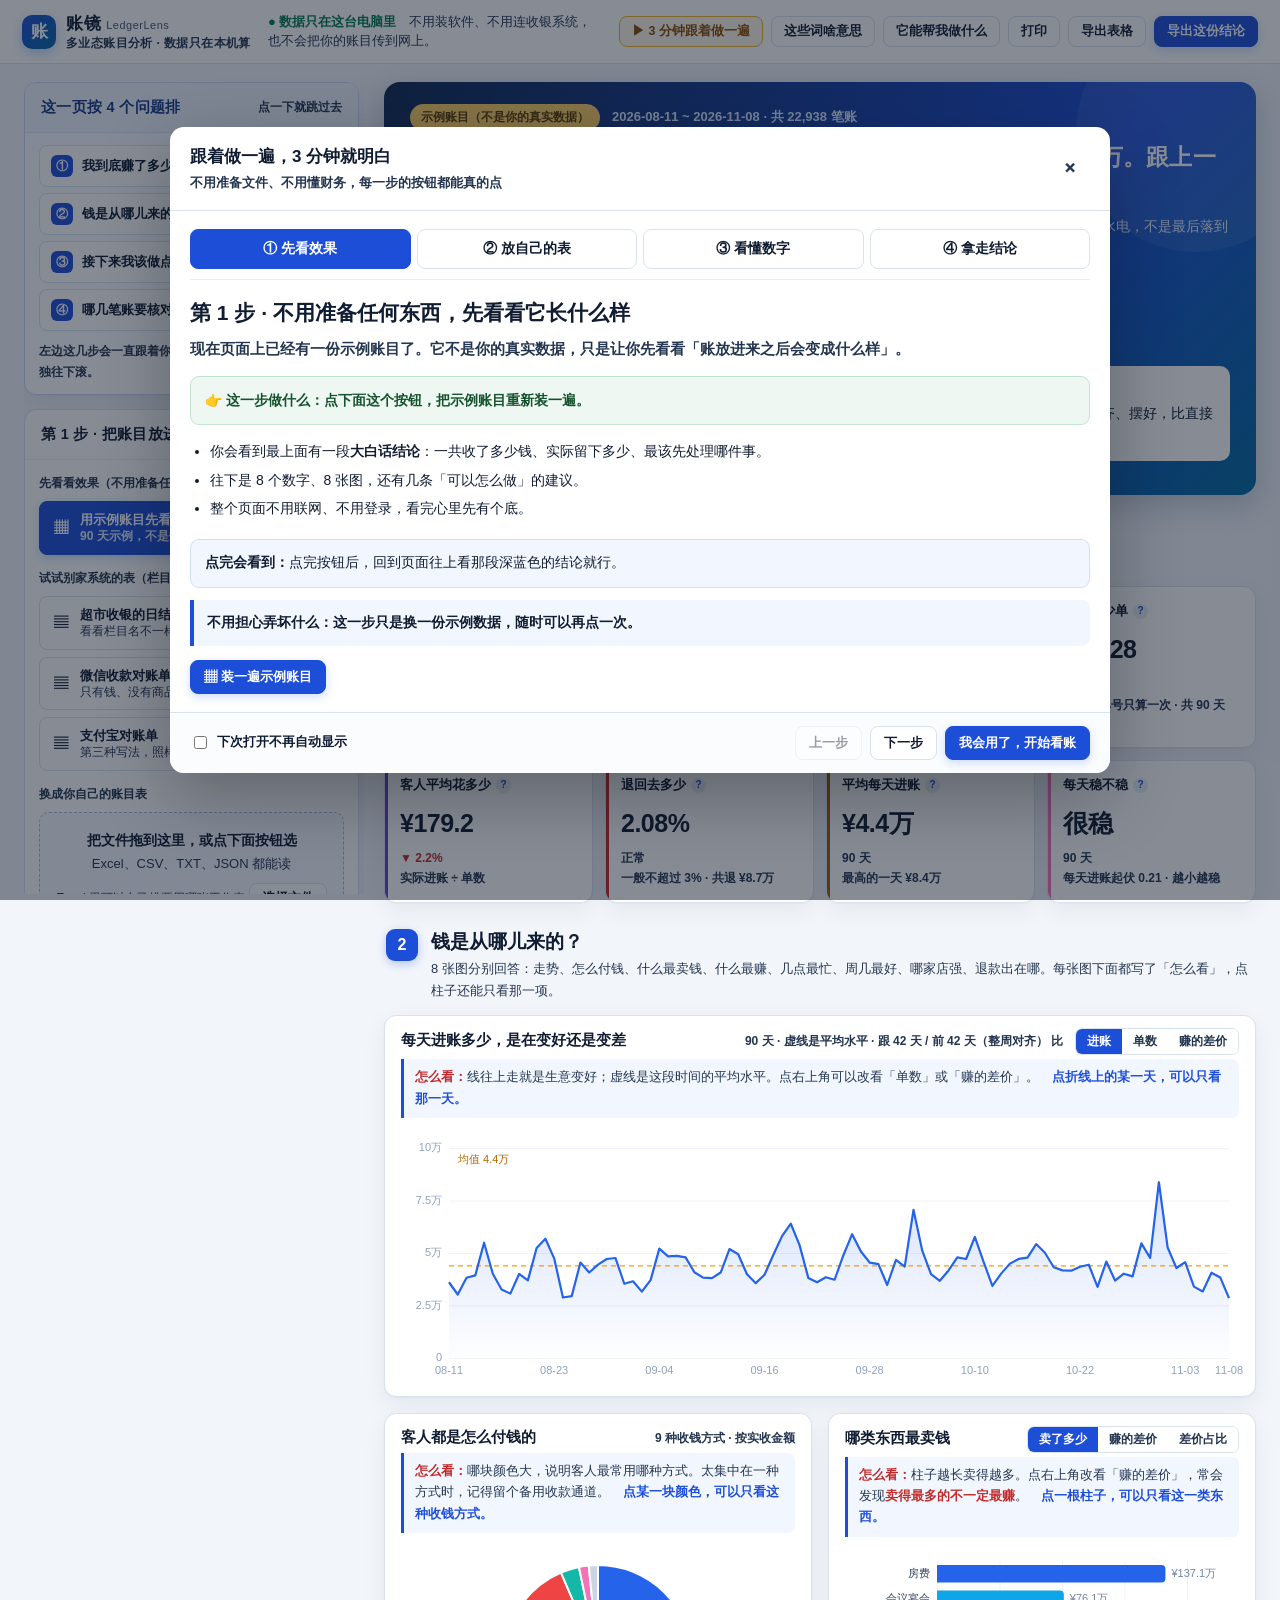
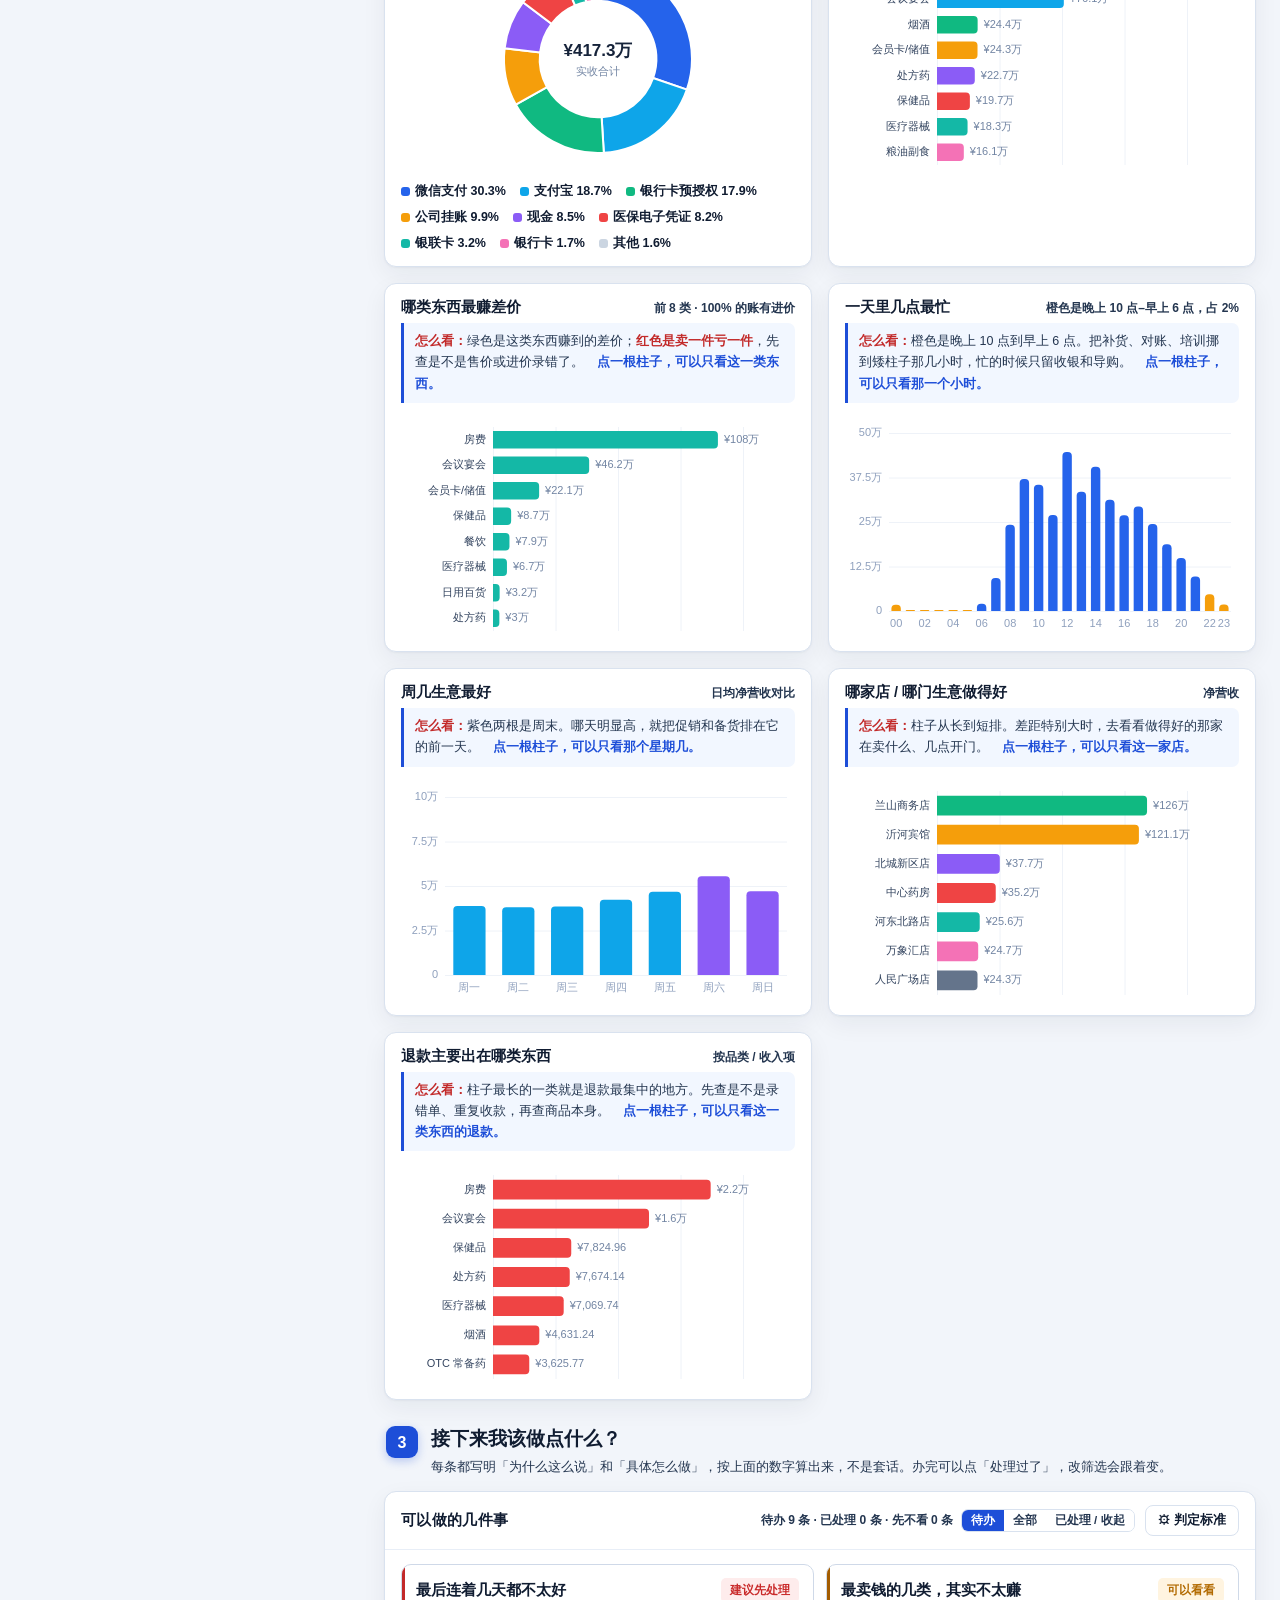
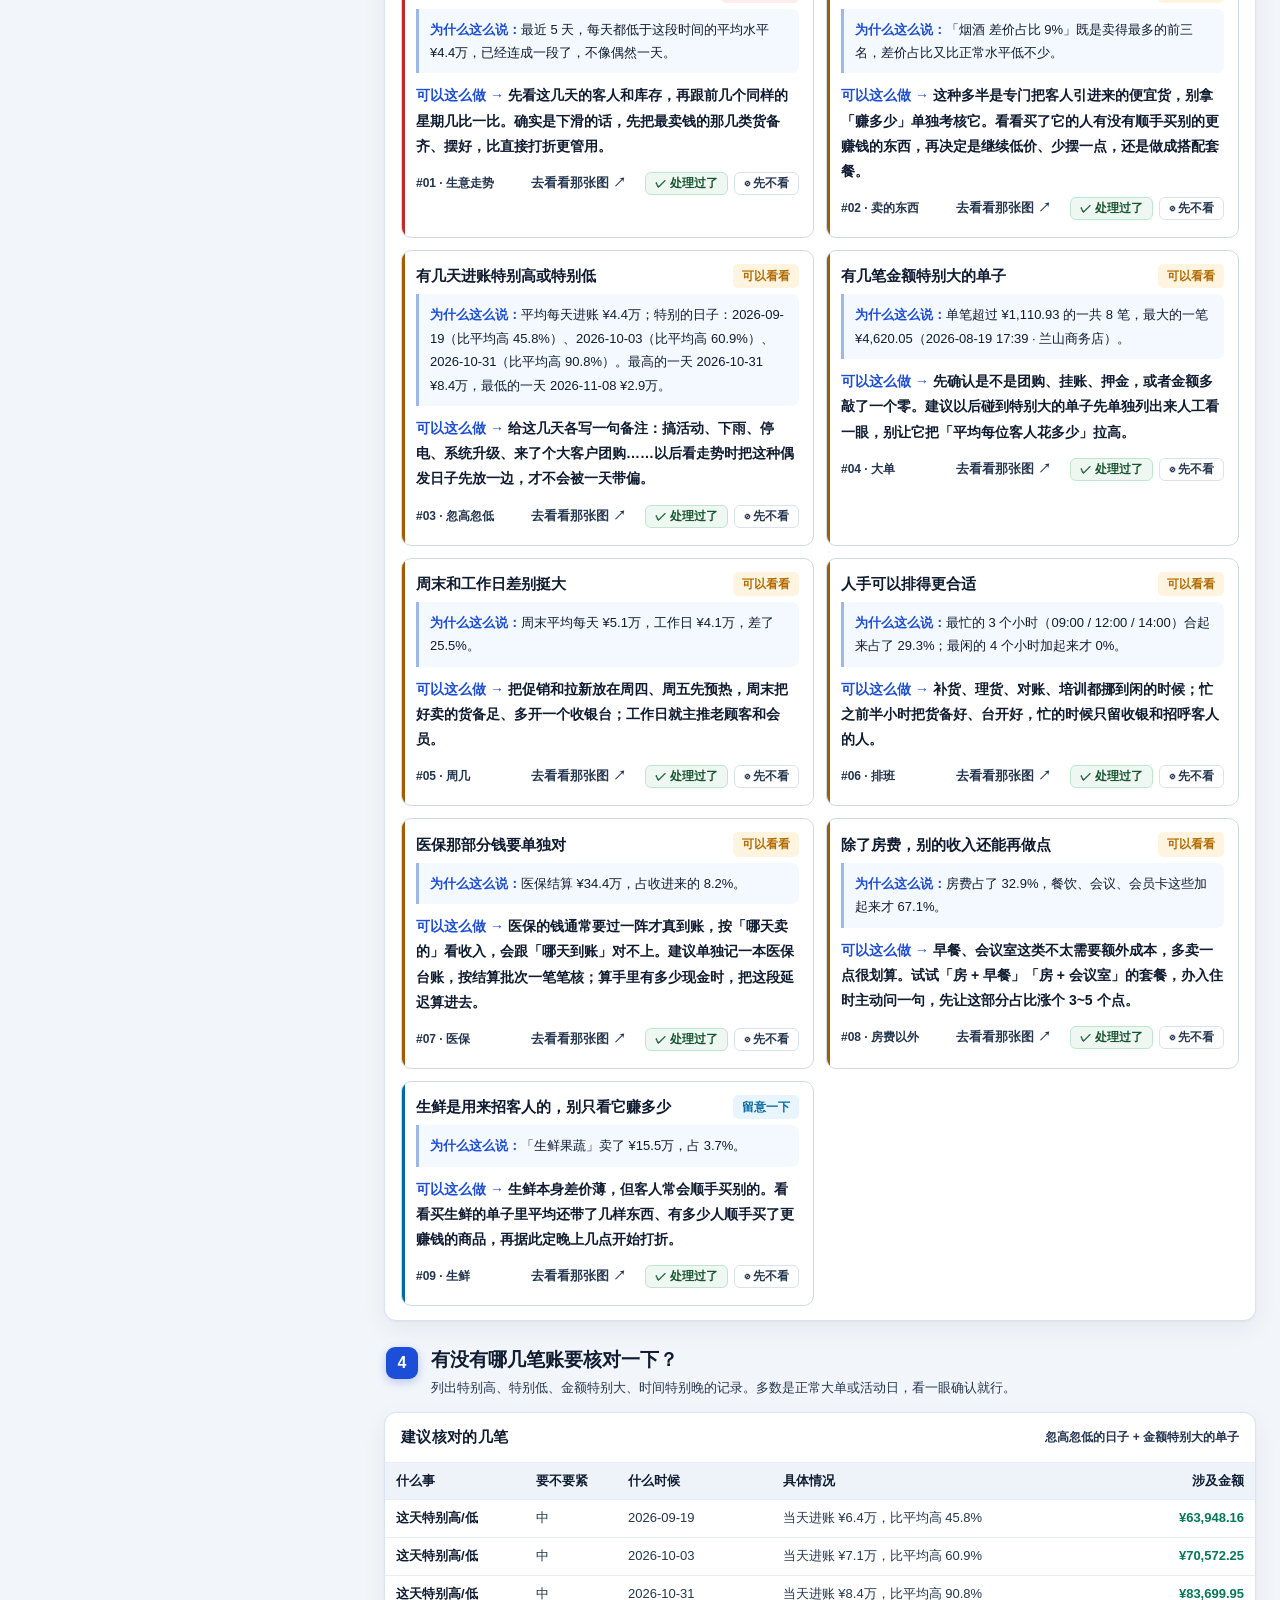
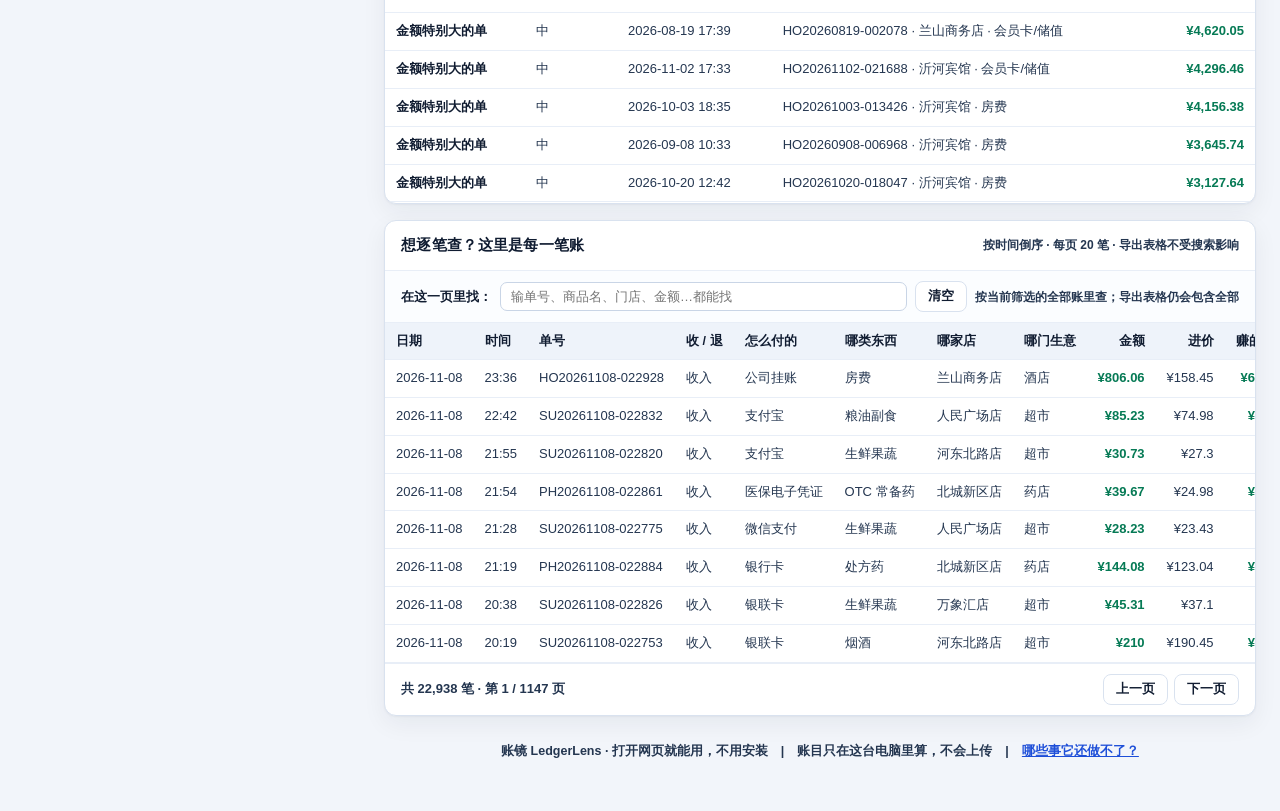
==== 账镜-单文件版.html @ 97b16899 "Add files via upload" ====
<!DOCTYPE html>
<html lang="zh-CN">
<head>
<meta charset="UTF-8">
<meta name="viewport" content="width=device-width, initial-scale=1.0">
<title>账镜 LedgerLens · 多业态账目分析</title>
<meta name="description" content="只吃收银系统导出的文件，把账目算清楚、画成图、说成人话。所有计算都在浏览器里完成。">
<meta name="theme-color" content="#1d4ed8">
<meta name="build-version" content="1.1.0-single">
<link rel="icon" href="data:image/svg+xml,%3Csvg%20xmlns%3D%22http%3A%2F%2Fwww.w3.org%2F2000%2Fsvg%22%20viewBox%3D%220%200%2064%2064%22%3E%3Crect%20width%3D%2264%22%20height%3D%2264%22%20rx%3D%2214%22%20fill%3D%22%231d4ed8%22%2F%3E%3Ctext%20x%3D%2232%22%20y%3D%2244%22%20text-anchor%3D%22middle%22%20font-size%3D%2234%22%20font-family%3D%22sans-serif%22%20font-weight%3D%22700%22%20fill%3D%22%23fff%22%3E%E8%B4%A6%3C%2Ftext%3E%3C%2Fsvg%3E">

<style>
/* ===== styles/01-base.css ===== */
:root{
  --bg:#f2f5fa; --card:#fff; --ink:#101c31; --ink2:#243650; --muted:#465976;
  --line:#d9e2ef; --line2:#e8eef7; --brand:#1d4ed8; --brand2:#0369a1;
  --ok:#067a55; --warn:#a35c00; --danger:#c22a2a; --violet:#6d3fd1;
  --shadow:0 1px 2px rgba(22,35,58,.04),0 8px 24px rgba(22,35,58,.06);
}
*{box-sizing:border-box}
html,body{margin:0;padding:0}
body{
  font-family:-apple-system,BlinkMacSystemFont,"PingFang SC","Microsoft YaHei","WenQuanYi Micro Hei",Arial,sans-serif;
  background:var(--bg); color:var(--ink); font-size:14px; line-height:1.6;
  -webkit-font-smoothing:antialiased;
}
button,input,select,textarea{font-family:inherit;font-size:inherit;color:inherit}
button{cursor:pointer}
a{color:var(--brand);text-decoration:none}

/* ---------- 顶栏 ---------- */
.topbar{
  position:sticky;top:0;z-index:40;display:flex;align-items:center;gap:16px;
  height:64px;padding:0 22px;background:rgba(255,255,255,.94);backdrop-filter:blur(10px);
  border-bottom:1px solid var(--line);
}
.logo{display:flex;align-items:center;gap:10px;min-width:230px}
.logo-mark{
  width:34px;height:34px;border-radius:10px;display:grid;place-items:center;color:#fff;font-weight:800;font-size:17px;
  background:linear-gradient(135deg,var(--brand),var(--brand2));box-shadow:0 4px 12px rgba(37,99,235,.28)
}
.logo h1{margin:0;font-size:17px;letter-spacing:.5px}
.logo small{display:block;font-size:11px;color:var(--muted);letter-spacing:.4px;margin-top:-3px}
.top-note{font-size:12px;color:var(--muted);flex:1;line-height:1.4}
.top-note b{color:var(--ok);font-weight:600}
.top-actions{display:flex;gap:8px;flex-wrap:wrap}

.btn{
  border:1px solid var(--line);background:#fff;border-radius:8px;padding:7px 13px;
  font-size:13px;font-weight:500;transition:.16s;white-space:nowrap
}
.btn:hover{border-color:var(--brand);color:var(--brand);transform:translateY(-1px)}
.btn.primary{background:var(--brand);border-color:var(--brand);color:#fff;box-shadow:0 3px 10px rgba(37,99,235,.22)}
.btn.primary:hover{background:#1d4ed8;color:#fff}
.btn.ghost{background:transparent;border-color:transparent;color:var(--muted)}
.btn.ghost:hover{background:var(--line2);color:var(--ink)}
.btn:disabled{opacity:.42;cursor:not-allowed;transform:none}
.btn.sm{padding:5px 10px;font-size:12px}
.btn.block{width:100%;text-align:left;display:flex;align-items:center;gap:9px}
.btn.block .ico{width:20px;text-align:center;font-size:14px}
.btn.block small{display:block;color:var(--muted);font-size:11px;font-weight:400;line-height:1.3}

/* ---------- 布局 ---------- */
.wrap{display:grid;grid-template-columns:272px minmax(0,1fr);gap:18px;padding:18px 22px 60px;max-width:1680px;margin:0 auto}
.side{min-width:0}
.main{min-width:0}
.panel{background:var(--card);border:1px solid var(--line);border-radius:12px;box-shadow:var(--shadow);margin-bottom:16px;overflow:hidden}
.panel-h{padding:13px 16px;border-bottom:1px solid var(--line2);display:flex;align-items:center;justify-content:space-between;gap:8px}
.panel-h h3{margin:0;font-size:13px;font-weight:700;letter-spacing:.3px}
.panel-h .hint{font-size:11px;color:var(--muted);font-weight:400}
.panel-b{padding:14px 16px}
.side .panel-b{padding:12px 13px}

.sect-label{font-size:11px;color:var(--muted);font-weight:700;letter-spacing:1px;margin:2px 0 8px;text-transform:uppercase}
.src-list{display:flex;flex-direction:column;gap:7px;margin-bottom:14px}
.src-list .btn.block{padding:9px 11px}

.drop{
  border:1.5px dashed #cbd7ea;border-radius:10px;padding:16px 12px;text-align:center;
  color:var(--muted);font-size:12px;background:#fafbfe;transition:.16s;margin-bottom:12px
}
.drop.over{border-color:var(--brand);background:#eef4ff;color:var(--brand)}
.drop b{display:block;color:var(--ink2);font-size:13px;margin-bottom:3px}

.field{margin-bottom:11px}
.field label{display:block;font-size:11px;color:var(--muted);margin-bottom:4px;font-weight:600}
.field select,.field input{width:100%;border:1px solid var(--line);border-radius:7px;padding:7px 9px;background:#fff;outline:none;font-size:13px}
.field select:focus,.field input:focus{border-color:var(--brand);box-shadow:0 0 0 3px rgba(37,99,235,.1)}
.field-row{display:grid;grid-template-columns:1fr 1fr;gap:8px}

.srcinfo{font-size:11px;color:var(--muted);line-height:1.65;background:#f8fafd;border-radius:8px;padding:9px 10px;border:1px solid var(--line2);word-break:break-all}
.srcinfo b{color:var(--ink2)}
.badge{display:inline-block;padding:1px 7px;border-radius:20px;font-size:10px;font-weight:700;letter-spacing:.3px}
.badge.ok{background:#e7f8f1;color:#07845c}
.badge.gray{background:#eef2f8;color:var(--muted)}

/* ---------- KPI ---------- */
.kpis{display:grid;grid-template-columns:repeat(4,minmax(0,1fr));gap:12px;margin-bottom:16px}
.kpi{background:var(--card);border:1px solid var(--line);border-radius:12px;padding:14px 15px;box-shadow:var(--shadow);position:relative;overflow:hidden;min-width:0}
.kpi::before{content:"";position:absolute;left:0;top:0;bottom:0;width:3px;background:var(--brand)}
.kpi.c2::before{background:var(--brand2)} .kpi.c3::before{background:var(--violet)}
.kpi.c4::before{background:var(--danger)} .kpi.c5::before{background:var(--ok)} .kpi.c6::before{background:var(--warn)}
.kpi.c7::before{background:#14b8a6} .kpi.c8::before{background:#f472b6}
.kpi .k-label{font-size:11px;color:var(--muted);font-weight:600;white-space:nowrap;overflow:hidden;text-overflow:ellipsis}
.kpi .k-val{font-size:22px;font-weight:750;letter-spacing:-.5px;margin:5px 0 2px;white-space:nowrap;overflow:hidden;text-overflow:ellipsis}
.kpi .k-sub{font-size:11px;color:var(--muted);display:flex;align-items:center;gap:5px;white-space:nowrap;overflow:hidden}
.trend-up{color:var(--ok);font-weight:700} .trend-down{color:var(--danger);font-weight:700} .trend-flat{color:var(--muted)}

/* ---------- 图表 ---------- */
.charts{display:grid;grid-template-columns:repeat(2,minmax(0,1fr));gap:16px;margin-bottom:16px}
.chart-box{background:var(--card);border:1px solid var(--line);border-radius:12px;box-shadow:var(--shadow);overflow:hidden;transition:box-shadow .25s,border-color .25s}
.chart-box.span2{grid-column:span 2}
.chart-box.flash{border-color:var(--brand);box-shadow:0 0 0 4px rgba(37,99,235,.14)}
.chart-h{padding:12px 16px 4px;display:flex;align-items:baseline;justify-content:space-between;gap:10px}
.chart-h h3{margin:0;font-size:13px;font-weight:700}
.chart-h .sub{font-size:11px;color:var(--muted)}
.chart-c{position:relative;padding:6px 12px 12px;height:238px}
.chart-c canvas{width:100%;height:100%;display:block}
.chart-c.tall{height:268px}
.legend{display:flex;flex-wrap:wrap;gap:6px 14px;padding:0 16px 13px;font-size:11px;color:var(--ink2)}
.legend i{display:inline-block;width:9px;height:9px;border-radius:3px;margin-right:5px;vertical-align:middle}
.legend span b{color:var(--ink);font-weight:700}
.seg{display:inline-flex;border:1px solid var(--line);border-radius:7px;overflow:hidden}
.seg button{border:0;background:#fff;padding:3px 10px;font-size:11px;color:var(--muted)}
.seg button.on{background:var(--brand);color:#fff}

#tooltip{
  position:fixed;z-index:99;pointer-events:none;display:none;background:rgba(18,30,52,.94);color:#fff;
  padding:8px 11px;border-radius:8px;font-size:12px;line-height:1.6;box-shadow:0 6px 20px rgba(0,0,0,.2);white-space:nowrap
}
#tooltip b{color:#8fc0ff}

/* ---------- 建议 ---------- */
.sug-grid{display:grid;grid-template-columns:repeat(2,minmax(0,1fr));gap:12px}
.sug{border:1px solid var(--line);border-radius:10px;padding:13px 14px;background:#fff;position:relative;overflow:hidden;transition:.18s}
.sug:hover{transform:translateY(-2px);box-shadow:0 8px 20px rgba(22,35,58,.08)}
.sug::before{content:"";position:absolute;left:0;top:0;bottom:0;width:3px;background:var(--muted)}
.sug.high::before{background:var(--danger)} .sug.mid::before{background:var(--warn)}
.sug.low::before{background:var(--brand2)} .sug.good::before{background:var(--ok)}
.sug-top{display:flex;align-items:center;gap:8px;margin-bottom:6px;flex-wrap:wrap}
.sug-top h4{margin:0;font-size:13.5px;font-weight:700;flex:1;min-width:120px}
.lv{font-size:10px;font-weight:700;padding:2px 7px;border-radius:5px;white-space:nowrap}
.lv.high{background:#feecec;color:#c92a2a} .lv.mid{background:#fff4e0;color:#b26a00}
.lv.low{background:#e8f4fe;color:#0369a1} .lv.good{background:#e7f8f1;color:#07845c}
.sug p{margin:0 0 7px;font-size:12.5px;color:var(--ink2)}
.sug .ev{font-size:11.5px;color:var(--muted);background:#f7f9fd;border-radius:6px;padding:6px 9px;margin-bottom:8px;line-height:1.55}
.sug .act{font-size:12.5px;color:var(--ink);font-weight:600;line-height:1.6}
.sug .act em{font-style:normal;color:var(--brand)}
.sug .foot{margin-top:9px;display:flex;justify-content:space-between;align-items:center;font-size:11px;color:var(--muted)}

/* ---------- 表格 ---------- */
.tbl-wrap{overflow:auto;max-height:340px}
table{border-collapse:collapse;width:100%;font-size:12px}
th,td{padding:8px 11px;text-align:left;border-bottom:1px solid var(--line2);white-space:nowrap}
th{background:#f8fafd;color:var(--muted);font-weight:700;font-size:11px;position:sticky;top:0;z-index:1}
tbody tr:hover{background:#f7faff}
td.num{text-align:right;font-variant-numeric:tabular-nums}
.pos{color:var(--ok);font-weight:600} .neg{color:var(--danger);font-weight:600}
.empty{padding:26px;text-align:center;color:var(--muted);font-size:12px}
.pager{display:flex;align-items:center;justify-content:space-between;padding:10px 16px;font-size:12px;color:var(--muted);border-top:1px solid var(--line2)}

/* ---------- 弹窗 ---------- */
.mask{position:fixed;inset:0;background:rgba(14,24,42,.5);z-index:60;display:none;align-items:center;justify-content:center;padding:20px}
.mask.show{display:flex}
.modal{background:#fff;border-radius:14px;width:min(940px,100%);max-height:88vh;display:flex;flex-direction:column;box-shadow:0 24px 70px rgba(0,0,0,.28);overflow:hidden}
.modal.sm{width:min(620px,100%)}
.modal-h{padding:16px 20px;border-bottom:1px solid var(--line);display:flex;justify-content:space-between;align-items:center}
.modal-h h3{margin:0;font-size:15px}
.modal-h p{margin:3px 0 0;font-size:11.5px;color:var(--muted)}
.modal-b{padding:18px 20px;overflow:auto;flex:1}
.modal-f{padding:13px 20px;border-top:1px solid var(--line);display:flex;justify-content:space-between;align-items:center;gap:10px;background:#fbfcfe}
.map-grid{display:grid;grid-template-columns:repeat(3,minmax(0,1fr));gap:10px}
.map-item{border:1px solid var(--line);border-radius:9px;padding:9px 11px;background:#fcfdff}
.map-item.req{border-color:#fbc7c7;background:#fffafa}
.map-item label{display:block;font-size:11.5px;font-weight:700;margin-bottom:5px}
.map-item label i{color:var(--danger);font-style:normal}
.map-item .alias{font-size:10px;color:var(--muted);display:block;margin-bottom:6px;line-height:1.4;height:28px;overflow:hidden}
.map-item select{width:100%;border:1px solid var(--line);border-radius:6px;padding:5px 7px;font-size:12px;background:#fff;outline:none}
.preview{margin-top:18px}
.preview h4{font-size:12px;margin:0 0 8px;color:var(--ink2)}
textarea.paste{width:100%;height:240px;border:1px solid var(--line);border-radius:9px;padding:12px;font-family:ui-monospace,Consolas,monospace;font-size:12px;resize:vertical;outline:none}
textarea.paste:focus{border-color:var(--brand)}
.notice{background:#eef4ff;border:1px solid #d7e5ff;color:#1e40af;border-radius:8px;padding:9px 12px;font-size:12px;margin-bottom:14px;line-height:1.6}
.notice.warn{background:#fff8e8;border-color:#f8e2b0;color:#8a5a00}
.chk{display:flex;align-items:center;gap:7px;font-size:12px;color:var(--ink2);cursor:pointer}
.chk input{accent-color:var(--brand)}
.about p{font-size:13px;color:var(--ink2);line-height:1.85;margin:0 0 12px}
.about ul{font-size:12.5px;color:var(--ink2);line-height:1.9;padding-left:20px;margin:0 0 12px}
.about code{background:#f1f4f9;padding:1px 5px;border-radius:4px;font-size:11.5px}
.sheet-row{display:flex;align-items:center;gap:10px;background:#f4f8ff;border:1px solid #dbe7ff;border-radius:8px;padding:9px 12px;margin-bottom:12px;font-size:12px}
.sheet-row label{font-weight:700;color:var(--ink2);white-space:nowrap}
.sheet-row select{border:1px solid var(--line);border-radius:6px;padding:5px 9px;font-size:12px;background:#fff;min-width:180px;outline:none}
.sheet-row .hint{color:var(--muted);font-size:11px}
.sheet-row.import-row{flex-wrap:wrap;background:#f8fafc;border-color:var(--line2)}
.sheet-row.import-row select{min-width:150px}
.sheet-row.import-row .hint{flex-basis:100%;padding-left:0}
/* 引导 */
.guide-tabs{display:flex;gap:6px;margin-bottom:16px;border-bottom:1px solid var(--line2);padding-bottom:10px}
.guide-tabs button{flex:1;border:1px solid var(--line);background:#fff;border-radius:8px;padding:8px 6px;font-size:12px;color:var(--muted);transition:.16s}
.guide-tabs button.on{background:var(--brand);border-color:var(--brand);color:#fff;font-weight:700}
.guide-body{min-height:290px}
.guide-body h4{font-size:17px;margin:0 0 6px}
.guide-body .lead{color:var(--muted);font-size:12.5px;margin:0 0 16px}
.guide-body ul{padding-left:20px;font-size:13px;line-height:2;color:var(--ink2);margin:0 0 16px}
.guide-body .tip{background:#f7f9fd;border-left:3px solid var(--brand);padding:10px 13px;font-size:12.5px;color:var(--ink2);border-radius:0 8px 8px 0;line-height:1.8;margin-bottom:14px}
.guide-body .tip b{color:var(--brand)}
/* 功能卡片 */
.feat-grid{display:grid;grid-template-columns:repeat(2,minmax(0,1fr));gap:12px;margin-bottom:14px}
.feat{border:1px solid var(--line);border-radius:10px;padding:13px 14px;background:#fcfdff}
.feat h4{margin:0 0 7px;font-size:13px;color:var(--ink)}
.feat p{margin:0;font-size:12.2px;line-height:1.85;color:var(--ink2)}
.feat b{color:var(--brand)}

.foot-note{text-align:center;color:var(--muted);font-size:11px;padding:8px 0 0;line-height:1.8}

@media(max-width:1180px){
  .kpis{grid-template-columns:repeat(2,minmax(0,1fr))}
  .map-grid{grid-template-columns:repeat(2,minmax(0,1fr))}
}
@media(max-width:900px){
  .wrap{grid-template-columns:1fr;padding:14px}
  .charts,.sug-grid,.feat-grid{grid-template-columns:1fr}
  .chart-box.span2{grid-column:span 1}
  .kpis{grid-template-columns:repeat(2,minmax(0,1fr))}
  .top-note{display:none}
  .logo{min-width:auto}
  .guide-tabs{flex-wrap:wrap}.guide-tabs button{flex:1 1 44%}
}
@media print{
  .topbar,.side,.top-actions,.seg,.sug .foot,.pager,.guide-tabs{display:none!important}
  .wrap{display:block;padding:0}
  .panel,.chart-box,.kpi,.sug{break-inside:avoid;box-shadow:none}
  body{background:#fff}
}


/* ===== styles/02-readability.css ===== */
/* ===================== v3 可读性与目的性改造 ===================== */
/* 所有次要文字加深、放大；关键数字更醒目 */
.top-note{font-size:13px;color:var(--ink2);font-weight:500}
.top-note b{color:#067a55;font-weight:800}
.logo small{font-size:12px;color:var(--ink2);font-weight:600}
.btn{font-size:13px;font-weight:600;color:var(--ink)}
.btn.sm{font-size:12.5px;padding:6px 12px}
.btn.block small{color:var(--ink2);font-size:12px}
.btn.ghost{color:var(--ink2)}
.btn.guide-btn{background:#fff7e6;border-color:#f0b429;color:#8a4b00;font-weight:800}
.btn.guide-btn:hover{background:#ffedc2;border-color:#d99a00;color:#6b3800}
.panel-h h3{font-size:14.5px;color:var(--ink)}
.panel-h .hint{font-size:12px;color:var(--ink2);font-weight:600}
.sect-label{font-size:12px;color:var(--ink2);font-weight:800;letter-spacing:0}
.field label{font-size:12.5px;color:var(--ink2);font-weight:700}
.field select,.field input{font-size:13px;color:var(--ink);border-color:#c9d5e6}
.srcinfo{font-size:12.5px;color:var(--ink2);line-height:1.75}
.srcinfo b{color:var(--ink)}
.drop{font-size:13px;color:var(--ink2);border-color:#a9bcd8;background:#f6f9ff}
.drop b{color:var(--ink);font-size:14px}
.badge{font-size:11px}
.tech-fold{margin-top:10px;font-size:12.5px;color:var(--ink2)}
.tech-fold summary{cursor:pointer;font-weight:700;color:var(--brand);padding:4px 0}

/* 结论横幅：第一屏最重要的一块 */
.hero{
  background:linear-gradient(135deg,#122a52 0%,#1d4ed8 62%,#0369a1 100%);
  color:#fff;border-radius:16px;padding:22px 26px 20px;margin-bottom:20px;
  box-shadow:0 10px 30px rgba(18,42,82,.22);position:relative;overflow:hidden
}
.hero::after{content:"";position:absolute;right:-60px;top:-70px;width:240px;height:240px;border-radius:50%;background:rgba(255,255,255,.07)}
.hero-top{display:flex;align-items:center;gap:12px;flex-wrap:wrap;margin-bottom:10px}
.hero-badge{background:#ffd166;color:#5a3b00;font-size:12px;font-weight:800;padding:4px 11px;border-radius:20px}
.hero-badge.real{background:#a7f3d0;color:#065f46}
.hero-period{font-size:13px;color:#dbeafe;font-weight:600}
.hero h2{margin:0 0 6px;font-size:23px;line-height:1.45;font-weight:800;letter-spacing:.2px}
.hero-sub{margin:0 0 16px;font-size:14px;color:#e8f1ff;line-height:1.75}
.hero-nums{display:flex;gap:10px;flex-wrap:wrap;margin-bottom:14px}
.hero-num{background:rgba(255,255,255,.14);border:1px solid rgba(255,255,255,.22);border-radius:10px;padding:9px 14px;min-width:150px}
.hero-num span{display:block;font-size:12px;color:#dbeafe;font-weight:600}
.hero-num b{display:block;font-size:20px;font-weight:800;margin-top:2px;letter-spacing:-.3px}
.hero-todo{background:#fff;color:var(--ink);border-radius:10px;padding:12px 15px;font-size:14px;line-height:1.7;margin-bottom:14px;display:flex;gap:10px;align-items:flex-start}
.hero-todo .todo-ico{font-size:18px;line-height:1.2}
.hero-todo b{color:var(--danger)}
.hero-nav{display:flex;gap:8px;flex-wrap:wrap}
.hero-nav-btn{background:rgba(255,255,255,.16);border:1px solid rgba(255,255,255,.4);color:#fff;
  border-radius:8px;padding:7px 14px;font-size:13px;font-weight:700;cursor:pointer;transition:.16s}
.hero-nav-btn:hover{background:#fff;color:#1d4ed8}

/* 问题式分区标题 */
.sec-head{display:flex;gap:13px;align-items:flex-start;margin:26px 0 13px;padding:0 2px}
.sec-head:first-of-type{margin-top:4px}
.sec-no{flex:none;width:32px;height:32px;border-radius:9px;background:var(--brand);color:#fff;
  display:grid;place-items:center;font-size:16px;font-weight:800;box-shadow:0 3px 10px rgba(29,78,216,.28)}
.sec-head h2{margin:0;font-size:19px;font-weight:800;color:var(--ink);line-height:1.4}
.sec-head p{margin:3px 0 0;font-size:13px;color:var(--ink2);line-height:1.7;font-weight:500}

/* KPI：标签加深放大，副标题写成人话 */
.kpi .k-label{font-size:13px;color:var(--ink);font-weight:800}
.kpi .k-val{font-size:25px;font-weight:800;color:var(--ink);margin:7px 0 4px}
.kpi .k-sub{display:block;font-size:12px;color:var(--ink2);font-weight:600;white-space:normal;line-height:1.55}
.kpi .k-sub>span{display:block;white-space:normal;overflow:visible;margin-top:2px}
.btn.block.primary small{color:#dbeafe;font-weight:600}
.srcinfo{word-break:normal;overflow-wrap:anywhere}
.kpi .k-help{display:inline-block;margin-left:5px;width:15px;height:15px;line-height:14px;text-align:center;
  border-radius:50%;background:#e8eef7;color:var(--brand);font-size:10px;font-weight:800;cursor:pointer;vertical-align:middle}
.trend-flat{color:var(--ink2);font-weight:700}
.trend-up{color:#067a55;font-weight:800} .trend-down{color:#c22a2a;font-weight:800}

/* 图表：标题 + 一句「怎么看」 */
.chart-h h3{font-size:14.5px;color:var(--ink);font-weight:800}
.chart-h .sub{font-size:12px;color:var(--ink2);font-weight:600}
.chart-note{margin:0 16px 10px;padding:8px 11px;background:#f2f7ff;border-left:3px solid var(--brand);
  border-radius:0 7px 7px 0;font-size:12.5px;line-height:1.7;color:var(--ink2);font-weight:500}
.chart-note b{color:var(--danger)}
.chart-c canvas{cursor:pointer}
.chart-note .drill{color:var(--brand);font-weight:800}
.legend{font-size:12.5px;color:var(--ink);font-weight:600}
.seg button{font-size:12px;color:var(--ink2);font-weight:700;padding:4px 11px}
.seg button.on{background:var(--brand);color:#fff}

/* 建议卡片：正文放大加深，依据区不再灰蒙蒙 */
.sug{border-color:#cfd9e8}
.sug-top h4{font-size:15px;color:var(--ink);font-weight:800;line-height:1.45}
.lv{font-size:11.5px;padding:3px 9px;font-weight:800}
.sug .ev{font-size:13px;color:var(--ink);background:#f4f8ff;border-left:3px solid #9db8e8;
  border-radius:0 7px 7px 0;padding:9px 11px;line-height:1.8;margin-bottom:10px}
.sug .ev b{color:var(--brand)}
.sug .act{font-size:14px;color:var(--ink);font-weight:700;line-height:1.8}
.sug .act em{color:var(--brand);font-weight:800}
.sug .foot{font-size:12px;color:var(--ink2);font-weight:600}

/* 表格 / 弹窗 / 引导 / 脚注 */
table{font-size:13px}
th{font-size:12.5px;color:var(--ink);font-weight:800;background:#eef3fa}
td{color:var(--ink2);font-weight:500}
td b{color:var(--ink)}
.empty{font-size:13.5px;color:var(--ink2);font-weight:600}
.pager{font-size:13px;color:var(--ink2);font-weight:600}
.modal-h h3{font-size:17px;font-weight:800;color:var(--ink)}
.modal-h p{font-size:13px;color:var(--ink2);font-weight:600}
.notice{font-size:13.5px;color:#173a86;font-weight:600;line-height:1.8}
.notice.warn{color:#7a4b00}
.notice b{font-weight:800}
.about p{font-size:14px;color:var(--ink);line-height:1.9}
.about ul{font-size:13.5px;color:var(--ink);line-height:2}
.chk{font-size:13px;color:var(--ink);font-weight:600}
.map-item label{font-size:13px;color:var(--ink)}
.map-item .alias{font-size:11.5px;color:var(--ink2)}
.preview h4{font-size:13.5px;color:var(--ink);font-weight:800}
.sheet-row{font-size:13px}
.sheet-row .hint{font-size:12px;color:var(--ink2);font-weight:600}
.guide-tabs button{font-size:13.5px;color:var(--ink);font-weight:700;padding:10px 6px}
.guide-body h4{font-size:21px;color:var(--ink);font-weight:800}
.guide-body .lead{font-size:14.5px;color:var(--ink2);font-weight:600;line-height:1.8;margin-bottom:14px}
.guide-body ul{font-size:14px;line-height:2.05;color:var(--ink)}
.guide-body .tip{font-size:13.5px;color:var(--ink);font-weight:600;background:#f2f7ff;border-left-width:4px;line-height:1.9}
.guide-body .step-do{background:#eef7f1;border:1px solid #bfe5cf;border-radius:9px;padding:11px 14px;margin-bottom:12px;font-size:14px;color:#14532d;font-weight:700;line-height:1.8}
.guide-body .step-see{background:#f2f7ff;border:1px solid #cfe0f7;border-radius:9px;padding:11px 14px;margin-bottom:12px;font-size:13.5px;color:var(--ink);line-height:1.85}
.feat h4{font-size:15px;color:var(--ink);font-weight:800}
.feat p{font-size:13.5px;color:var(--ink);line-height:1.9}
.foot-note{font-size:12.5px;color:var(--ink2);font-weight:600}
.foot-note a{color:var(--brand);font-weight:800;text-decoration:underline}
.glossary-tbl{width:100%;border-collapse:collapse;font-size:13.5px;margin-top:6px}
.glossary-tbl th,.glossary-tbl td{padding:9px 11px;border-bottom:1px solid var(--line2);vertical-align:top;white-space:normal;line-height:1.75}
.glossary-tbl th{background:#eef3fa;color:var(--ink);font-size:13px;text-align:left}
.glossary-tbl td:first-child{width:34%;color:var(--brand);font-weight:700}
.glossary-tbl td{color:var(--ink)}

@media(max-width:900px){
  .hero{padding:18px 16px}.hero h2{font-size:19px}.hero-num{min-width:130px;flex:1}
  .sec-head h2{font-size:17px}.sec-head p{font-size:12.5px}
  .top-actions .btn{font-size:12px;padding:5px 9px}
}
@media print{
  .hero{background:#122a52!important;-webkit-print-color-adjust:exact;print-color-adjust:exact;box-shadow:none}
  .hero-nav,.sec-head{display:none!important}
  .chart-note{background:#f6f8fc!important;-webkit-print-color-adjust:exact;print-color-adjust:exact}
}


/* ===== styles/03-features.css ===== */
/* ===================== v4 五项新能力 ===================== */
/* 建议闭环 */
.sug-hint-wrap{display:flex;align-items:center;gap:10px;flex-wrap:wrap}
.sug-seg{display:inline-flex;border:1px solid var(--line);border-radius:7px;overflow:hidden;margin-left:8px}
.sug-seg button{border:0;background:#fff;padding:3px 9px;font-size:11.5px;color:var(--ink2);font-weight:700;cursor:pointer}
.sug-seg button.on{background:var(--brand);color:#fff}
.sug-op{border:1px solid var(--line);background:#fff;color:var(--ink2);border-radius:6px;padding:3px 9px;font-size:11.5px;font-weight:700;cursor:pointer;white-space:nowrap}
.sug-op:hover{border-color:var(--brand);color:var(--brand)}
.sug-op.primary{background:#eef7f1;border-color:#bfe5cf;color:#14532d}
.sug-op.primary:hover{background:#d7f0e0;color:#14532d}
.sug-state{font-size:11.5px;font-weight:800;padding:3px 8px;border-radius:6px;white-space:nowrap}
.sug-state.done{background:#e7f8f1;color:#067a55}
.sug-state.ign{background:#eef2f8;color:var(--ink2)}
.sug-done,.sug-ignored{background:#fbfdfc}
.sug-ignored{opacity:.82}
.sug-diff{font-size:12px;color:var(--ink);background:#f2f7ff;border-left:3px solid #9db8e8;
  border-radius:0 7px 7px 0;padding:7px 10px;margin:0 0 9px;line-height:1.75;font-weight:600}
.sug .foot{flex-wrap:wrap;gap:6px}
.sug .foot>span:last-child{margin-left:auto}
/* 明细搜索 */
.detail-bar{display:flex;align-items:center;gap:8px;flex-wrap:wrap;padding:10px 16px;border-bottom:1px solid var(--line2);background:#fbfdff}
.detail-bar-label{font-size:12.5px;font-weight:800;color:var(--ink);white-space:nowrap}
.detail-bar input{flex:1;min-width:180px;border:1px solid #c9d5e6;border-radius:7px;padding:6px 10px;font-size:13px;color:var(--ink);outline:none}
.detail-bar input:focus{border-color:var(--brand);box-shadow:0 0 0 3px rgba(29,78,216,.1)}
.detail-bar-note{font-size:11.5px;color:var(--ink2);font-weight:600}
/* 筛选 chips */
.filter-chips{display:flex;flex-wrap:wrap;gap:6px;margin-top:9px;align-items:center}
.chips-label,.chips-none{font-size:11.5px;color:var(--ink2);font-weight:700}
.chips-none{font-weight:600}
.chip{border:1px solid #bcd0f0;background:#eef4ff;color:#173a86;border-radius:20px;padding:3px 9px;font-size:11.5px;font-weight:700;cursor:pointer}
.chip:hover{background:#dce9ff;border-color:var(--brand)}
.chip b{font-size:13px;margin-left:3px}
.srcinfo.flash,.filter-chips.flash{animation:chipflash 1.4s ease}
@keyframes chipflash{0%,100%{background:#f8fafd}40%{background:#fff2c2}}
/* 规则面板 */
.rules-group{margin-bottom:18px}
.rules-group h4{font-size:14px;color:var(--ink);font-weight:800;margin:0 0 9px;padding-bottom:6px;border-bottom:2px solid var(--line2)}
.rules-grid{display:grid;grid-template-columns:repeat(3,minmax(0,1fr));gap:10px}
.rule-item{border:1px solid var(--line);border-radius:9px;padding:10px 12px;background:#fcfdff}
.rule-item label{display:block;font-size:12.5px;font-weight:800;color:var(--ink);margin-bottom:6px}
.rule-input{display:flex;align-items:center;gap:6px}
.rule-input input{width:90px;border:1px solid #c9d5e6;border-radius:6px;padding:5px 8px;font-size:13px;color:var(--ink);outline:none}
.rule-input input:focus{border-color:var(--brand)}
.rule-input span{font-size:12px;color:var(--ink2);font-weight:700}
.rule-item p{margin:6px 0 0;font-size:11.5px;color:var(--ink2);line-height:1.6}
@media(max-width:900px){.rules-grid{grid-template-columns:repeat(2,minmax(0,1fr))}}
@media(max-width:600px){.rules-grid{grid-template-columns:1fr}.cover .cnums{grid-template-columns:repeat(2,1fr)}}
@media print{.detail-bar,.sug-seg,.sug-op,.filter-chips,.rules-modal{display:none!important}}


/* ===== styles/04-layout.css ===== */
/* ===================== v5 左右比例重排 =====================
   问题：左栏 272px 又窄又随页面滚走，显得「短」；主区被拉到 1270px 宽、
   8 张图排 4 行 + 建议排 5 行，又宽又长。
   做法：左栏加宽并吸顶占满视口（内部独立滚动），导航常驻；
        主区限宽不无限拉伸，宽屏下图表与建议改 3 列，行数直接砍掉。 */
.wrap{
  grid-template-columns:340px minmax(0,1fr);
  gap:20px;padding:18px 24px 48px;max-width:1560px;
}
.side{
  /* 顶栏是 64px 的 sticky，这里必须让开 76px，否则滚动后左栏顶部会被顶栏盖住 */
  position:sticky;top:76px;align-self:start;
  max-height:calc(100vh - 88px);overflow-y:auto;overscroll-behavior:contain;
  padding-right:5px;scrollbar-width:thin;scrollbar-color:#c2d0e6 transparent;
}
.side::-webkit-scrollbar{width:7px}
.side::-webkit-scrollbar-thumb{background:#c2d0e6;border-radius:6px}
.side::-webkit-scrollbar-track{background:transparent}
.side .panel{margin-bottom:14px}
.side .panel-b{padding:12px 14px}
.main{max-width:1160px;min-width:0}

/* 常驻四问导航：从结论横幅搬过来，左栏不再空、结论横幅也短一截 */
.nav-panel{border-color:#c9d9f5;background:linear-gradient(180deg,#f7fbff,#fff)}
.nav-panel .panel-h{background:#eef5ff;border-bottom-color:#d9e7fb}
.nav-panel .panel-h h3{color:#173a86}
.page-nav{display:flex;flex-direction:column;gap:6px}
.side .hero-nav-btn{
  background:#fff;border:1px solid #d6e3f6;color:var(--ink);
  border-radius:8px;padding:9px 11px;font-size:13px;font-weight:700;
  cursor:pointer;text-align:left;display:flex;align-items:center;gap:9px;
  transition:.16s;line-height:1.4;
}
.side .hero-nav-btn b{
  flex:none;width:22px;height:22px;border-radius:6px;background:var(--brand);color:#fff;
  display:grid;place-items:center;font-size:12px;
}
.side .hero-nav-btn:hover{background:var(--brand);color:#fff;border-color:var(--brand)}
.side .hero-nav-btn:hover b{background:#fff;color:var(--brand)}
.nav-tip{font-size:12px;color:var(--ink2);line-height:1.7;margin-top:10px;font-weight:600}
.narrow-only{display:none}

/* 宽屏：3 列，图表 4 行→3 行、建议 5 行→3 行 */
@media(min-width:1360px){
  .charts{grid-template-columns:repeat(3,minmax(0,1fr));gap:14px}
  .chart-box.span2{grid-column:span 3}
  .sug-grid{grid-template-columns:repeat(3,minmax(0,1fr));gap:12px}
  .chart-h{flex-wrap:wrap;gap:6px}
  .chart-h h3{font-size:13px}
  .chart-h .seg button{font-size:11px;padding:3px 8px}
  .chart-c{height:206px}
  .chart-c.tall{height:228px}
  .chart-note{font-size:12px;line-height:1.7}
  .legend{font-size:11px}
  .kpis{gap:12px}
  .sug{padding:12px 13px}
  .sug-top h4{font-size:13px}
  .sec-head{margin:22px 0 12px}
  .hero{padding:20px 24px 18px;margin-bottom:18px}
}
/* 中屏：保持 2 列，但左栏不再吸满整屏造成压迫 */
@media(min-width:901px) and (max-width:1359px){
  .side{max-height:calc(100vh - 88px)}
  .main{max-width:980px}
}
/* 窄屏：恢复单列堆叠，取消吸顶与内部滚动 */
@media(max-width:900px){
  .wrap{grid-template-columns:1fr;padding:14px;gap:14px;max-width:none}
  .side{position:static;max-height:none;overflow:visible;padding-right:0}
  .main{max-width:none}
  .page-nav{display:grid;grid-template-columns:repeat(2,minmax(0,1fr))}
  .side .hero-nav-btn{font-size:12px;padding:8px 9px}
  .wide-only{display:none}.narrow-only{display:block}
  /* 顶栏按钮多，窄屏让它自然换行而不是挤成两行又压住 logo */
  .topbar{height:auto;min-height:64px;flex-wrap:wrap;padding:8px 14px;gap:8px}
  .logo{min-width:0;flex:1 1 100%}
  .top-actions{flex-wrap:wrap;justify-content:flex-start}
}
@media print{
  .side{position:static!important;max-height:none!important;overflow:visible!important}
  .nav-panel{display:none!important}
  .charts,.sug-grid{grid-template-columns:repeat(2,minmax(0,1fr))!important}
  .chart-box.span2{grid-column:span 2!important}
}

</style>
</head>
<body>

<div class="topbar">
  <div class="logo">
    <div class="logo-mark">账</div>
    <div><h1>账镜 <span style="font-size:11px;color:var(--muted);font-weight:500">LedgerLens</span></h1><small>多业态账目分析 · 数据只在本机算</small></div>
  </div>
  <div class="top-note"><b>● 数据只在这台电脑里</b>　不用装软件、不用连收银系统，也不会把你的账目传到网上。</div>
  <div class="top-actions">
    <button class="btn sm guide-btn" id="btnGuide">▶ 3 分钟跟着做一遍</button>
    <button class="btn sm" id="btnGlossary">这些词啥意思</button>
    <button class="btn sm" id="btnFeatures">它能帮我做什么</button>
    <button class="btn sm" id="btnPrint">打印</button>
    <button class="btn sm" id="btnExportCsv">导出表格</button>
    <button class="btn sm primary" id="btnReport">导出这份结论</button>
  </div>
</div>

<div class="wrap">
  <!-- ============ 侧栏 ============ -->
  <div class="side">
    <div class="panel nav-panel">
      <div class="panel-h"><h3>这一页按 4 个问题排</h3><span class="hint">点一下就跳过去</span></div>
      <div class="panel-b">
        <div class="page-nav">
          <button class="hero-nav-btn" data-jump="secMoney"><b>①</b> 我到底赚了多少钱</button>
          <button class="hero-nav-btn" data-jump="secWhere"><b>②</b> 钱是从哪儿来的</button>
          <button class="hero-nav-btn" data-jump="secDo"><b>③</b> 接下来我该做点什么</button>
          <button class="hero-nav-btn" data-jump="secCheck"><b>④</b> 哪几笔账要核对一下</button>
        </div>
                <div class="nav-tip wide-only">左边这几步会一直跟着你；框里内容多，鼠标放上去能单独往下滚。</div>
        <div class="nav-tip narrow-only">下面按 4 个问题排，点一下直接跳到那一节。</div>
      </div>
    </div>

    <div class="panel">
      <div class="panel-h"><h3>第 1 步 · 把账目放进来</h3><span class="hint">不用连系统</span></div>
      <div class="panel-b">
        <div class="sect-label">先看看效果（不用准备任何文件）</div>
        <div class="src-list">
          <button class="btn block primary" id="btnDemo"><span class="ico">▦</span><span>用示例账目先看一遍<small>90 天示例，不是你的真实账目</small></span></button>
        </div>

        <div class="sect-label">试试别家系统的表（栏目名不一样也能认）</div>
        <div class="src-list">
          <button class="btn block" data-sample="pos"><span class="ico">▤</span><span>超市收银的日结表<small>看看栏目名不一样会怎样</small></span></button>
          <button class="btn block" data-sample="wechat"><span class="ico">▤</span><span>微信收款对账单<small>只有钱、没有商品，也能分析</small></span></button>
          <button class="btn block" data-sample="alipay"><span class="ico">▤</span><span>支付宝对账单<small>第三种写法，照样认得出来</small></span></button>
        </div>

        <div class="sect-label">换成你自己的账目表</div>
        <div class="drop" id="dropZone">
          <b>把文件拖到这里，或点下面按钮选</b>
          Excel、CSV、TXT、JSON 都能读<br>
          <span style="font-size:12px">Excel 里可以自己挑要用哪张工作表</span>
          <button class="btn sm" id="btnPick" style="margin-top:8px">选择文件</button>
          <input type="file" id="fileInput" multiple accept=".csv,.tsv,.txt,.json,.xlsx" style="display:none">
        </div>
        <div class="src-list">
          <button class="btn block" id="btnPaste"><span class="ico">▧</span><span>从 Excel 复制粘贴<small>框选一片格子，Ctrl+C 过来就行</small></span></button>
          <button class="btn block" id="btnSampleCsv"><span class="ico">↓</span><span>下载一张空白示例表<small>照着这个格式整理你自己的账</small></span></button>
          <button class="btn block" id="btnSampleXlsx"><span class="ico">↓</span><span>下载示例 Excel<small>带进价列，拖回来就能看到赚了多少</small></span></button>
        </div>
        <div class="srcinfo" id="sourceInfo"><b>现在看的是：</b>示例账目<br>放进来你自己的表之后，这里会写清楚是哪份文件。</div>
      </div>
    </div>

    <div class="panel">
      <div class="panel-h"><h3>第 2 步 · 只看你想看的部分</h3><button class="btn ghost sm" id="btnResetFilter">全部重置</button></div>
      <div class="panel-b">
        <div class="field-row">
          <div class="field"><label>开始日期</label><input type="date" id="filterFrom"></div>
          <div class="field"><label>结束日期</label><input type="date" id="filterTo"></div>
        </div>
        <div class="field"><label>哪种生意</label><select id="filterBiz"><option value="all">全部生意</option></select></div>
        <div class="field"><label>门店</label><select id="filterStore"><option value="">全部门店</option></select></div>
        <div class="field"><label>支付方式</label><select id="filterPay"><option value="">全部支付方式</option></select></div>
        <div class="field"><label>哪类商品 / 收入</label><select id="filterCat"><option value="">全部品类</option></select></div>
        <div class="field"><label>报告上写谁的名字（可留空）</label><input id="reportAuthor" placeholder="比如：王店长 / 财务小李"></div>
        <div class="srcinfo" id="filterInfo">—</div>
        <div class="filter-chips" id="filterChips"></div>
      </div>
    </div>

    <div class="panel">
      <div class="panel-h"><h3>关于现在这份账</h3></div>
      <div class="panel-b">
        <div class="srcinfo" id="adapterInfo">
          <b>能读的表：</b>Excel（.xlsx）、CSV、TXT、JSON、从 Excel 粘贴<br>
          <b>栏目名不用改：</b>各家系统叫法不同也没关系，放进来时确认一次就行<br>
          <b>少了列也能算：</b>有「数量 + 单价」就能算出金额；有「进价」或「毛利」就能算赚了多少
        </div>
        <details class="tech-fold">
          <summary>给懂技术的人：字段与扩展说明</summary>
          <div class="srcinfo" style="margin-top:8px">
            统一账目模型 16 字段：日期 / 时间 / 单号 / 金额 / 单价 / 成本金额 / 单位成本 / 毛利额 / 收支方向 / 支付方式 / 品类 / 商品 / 数量 / 门店 / 会员 / 业态。<br>
            自研 XLSX 解析（ZIP + DEFLATE + XML）；采集层与分析层解耦，OCR / 只读库 / 厂商 API 为预留扩展位，本版未实现。
          </div>
        </details>
        <button class="btn sm block" id="btnClearData" style="margin-top:10px">清空我的账目，回到示例</button>
      </div>
    </div>
  </div>

  <!-- ============ 主区 ============ -->
  <div class="main">

    <!-- ===== 一句话结论：进页面第一眼就知道怎么回事 ===== -->
    <div class="hero" id="heroBox">
      <div class="hero-top">
        <span class="hero-badge" id="heroBadge">示例账目</span>
        <span class="hero-period" id="heroPeriod"></span>
      </div>
      <h2 id="heroTitle">正在算…</h2>
      <p class="hero-sub" id="heroSub"></p>
      <div class="hero-nums" id="heroNums"></div>
      <div class="hero-todo" id="heroTodo"></div>
    </div>

    <div class="sec-head" id="secMoney">
      <span class="sec-no">1</span>
      <div><h2>我到底赚了多少钱？</h2><p>下面 8 个数字按你选的时间范围算出来。绿色表示在变好，红色表示要留神。</p></div>
    </div>
    <div class="kpis" id="kpiRow"></div>

    <div class="sec-head" id="secWhere">
      <span class="sec-no">2</span>
      <div><h2>钱是从哪儿来的？</h2><p>8 张图分别回答：走势、怎么付钱、什么最卖钱、什么最赚、几点最忙、周几最好、哪家店强、退款出在哪。每张图下面都写了「怎么看」，点柱子还能只看那一项。</p></div>
    </div>
    <div class="charts" id="chartsArea">
      <div class="chart-box span2" id="boxTrend">
        <div class="chart-h">
          <h3>每天进账多少，是在变好还是变差</h3>
          <div style="display:flex;align-items:center;gap:12px">
            <span class="sub" id="trendSub">—</span>
            <div class="seg" id="segTrend"><button class="on" data-v="net">进账</button><button data-v="orders">单数</button><button data-v="profit">赚的差价</button></div>
          </div>
        </div>
        <div class="chart-note"><b>怎么看：</b>线往上走就是生意变好；虚线是这段时间的平均水平。点右上角可以改看「单数」或「赚的差价」。<span class="drill">　点折线上的某一天，可以只看那一天。</span></div>
        <div class="chart-c tall"><canvas id="chartTrend" aria-label="每天进账金额的趋势折线图"></canvas></div>
      </div>

      <div class="chart-box" id="boxPay">
        <div class="chart-h"><h3>客人都是怎么付钱的</h3><span class="sub" id="paySub">按实收金额</span></div>
        <div class="chart-note"><b>怎么看：</b>哪块颜色大，说明客人最常用哪种方式。太集中在一种方式时，记得留个备用收款通道。<span class="drill">　点某一块颜色，可以只看这种收钱方式。</span></div>
        <div class="chart-c"><canvas id="chartPay" aria-label="各种付款方式占比的环形图"></canvas></div>
        <div class="legend" id="payLegend"></div>
      </div>

      <div class="chart-box" id="boxCat">
        <div class="chart-h">
          <h3>哪类东西最卖钱</h3>
          <div class="seg" id="segCat"><button class="on" data-v="net">卖了多少</button><button data-v="profit">赚的差价</button><button data-v="margin">差价占比</button></div>
        </div>
        <div class="chart-note"><b>怎么看：</b>柱子越长卖得越多。点右上角改看「赚的差价」，常会发现<b>卖得最多的不一定最赚</b>。<span class="drill">　点一根柱子，可以只看这一类东西。</span></div>
        <div class="chart-c"><canvas id="chartCat" aria-label="各类商品销售额排行柱状图"></canvas></div>
      </div>

      <div class="chart-box" id="boxProfit">
        <div class="chart-h"><h3>哪类东西最赚差价</h3><span class="sub" id="profitSub">毛利额 TOP 8 · 负值表示倒挂</span></div>
        <div class="chart-note"><b>怎么看：</b>绿色是这类东西赚到的差价；<b>红色是卖一件亏一件</b>，先查是不是售价或进价录错了。<span class="drill">　点一根柱子，可以只看这一类东西。</span></div>
        <div class="chart-c"><canvas id="chartProfit" aria-label="各类商品赚到的差价柱状图"></canvas></div>
      </div>

      <div class="chart-box" id="boxHour">
        <div class="chart-h"><h3>一天里几点最忙</h3><span class="sub" id="hourSub">按成交小时</span></div>
        <div class="chart-note"><b>怎么看：</b>橙色是晚上 10 点到早上 6 点。把补货、对账、培训挪到矮柱子那几小时，忙的时候只留收银和导购。<span class="drill">　点一根柱子，可以只看那一个小时。</span></div>
        <div class="chart-c"><canvas id="chartHour" aria-label="一天各小时进账金额柱状图"></canvas></div>
      </div>

      <div class="chart-box" id="boxWeek">
        <div class="chart-h"><h3>周几生意最好</h3><span class="sub">日均净营收对比</span></div>
        <div class="chart-note"><b>怎么看：</b>紫色两根是周末。哪天明显高，就把促销和备货排在它的前一天。<span class="drill">　点一根柱子，可以只看那个星期几。</span></div>
        <div class="chart-c"><canvas id="chartWeek" aria-label="一周各天平均进账柱状图"></canvas></div>
      </div>

      <div class="chart-box" id="boxStore">
        <div class="chart-h"><h3>哪家店 / 哪门生意做得好</h3><span class="sub">净营收</span></div>
        <div class="chart-note"><b>怎么看：</b>柱子从长到短排。差距特别大时，去看看做得好的那家在卖什么、几点开门。<span class="drill">　点一根柱子，可以只看这一家店。</span></div>
        <div class="chart-c"><canvas id="chartStore" aria-label="各门店进账对比柱状图"></canvas></div>
      </div>

      <div class="chart-box" id="boxRefund">
        <div class="chart-h"><h3>退款主要出在哪类东西</h3><span class="sub">按品类 / 收入项</span></div>
        <div class="chart-note"><b>怎么看：</b>柱子最长的一类就是退款最集中的地方。先查是不是录错单、重复收款，再查商品本身。<span class="drill">　点一根柱子，可以只看这一类东西的退款。</span></div>
        <div class="chart-c"><canvas id="chartRefund" aria-label="各类商品退款金额柱状图"></canvas></div>
      </div>
    </div>

    <div class="sec-head" id="secDo">
      <span class="sec-no">3</span>
      <div><h2>接下来我该做点什么？</h2><p>每条都写明「为什么这么说」和「具体怎么做」，按上面的数字算出来，不是套话。办完可以点「处理过了」，改筛选会跟着变。</p></div>
    </div>
    <div class="panel" id="boxSuggest">
      <div class="panel-h"><h3>可以做的几件事</h3><div class="sug-hint-wrap"><span class="hint" id="sugHint">按当前账目自动重算</span><button class="btn sm" id="btnRules">⚙ 判定标准</button></div></div>
      <div class="panel-b"><div class="sug-grid" id="suggestList"></div></div>
    </div>

    <div class="sec-head" id="secCheck">
      <span class="sec-no">4</span>
      <div><h2>有没有哪几笔账要核对一下？</h2><p>列出特别高、特别低、金额特别大、时间特别晚的记录。多数是正常大单或活动日，看一眼确认就行。</p></div>
    </div>
    <div class="panel" id="boxAnomaly">
      <div class="panel-h"><h3>建议核对的几笔</h3><span class="hint">忽高忽低的日子 + 金额特别大的单子</span></div>
      <div class="tbl-wrap"><table id="anomalyTable"></table></div>
    </div>

    <div class="panel">
      <div class="panel-h"><h3>想逐笔查？这里是每一笔账</h3><span class="hint" id="detailHint">按时间倒序 · 当前筛选结果</span></div>
      <div class="detail-bar">
        <span class="detail-bar-label">在这一页里找：</span>
        <input id="detailSearch" placeholder="输单号、商品名、门店、金额…都能找" autocomplete="off">
        <button class="btn sm" id="btnClearSearch">清空</button>
        <span class="detail-bar-note">按当前筛选的全部账里查；导出表格仍会包含全部</span>
      </div>
      <div class="tbl-wrap"><table id="detailTable"></table></div>
      <div class="pager">
        <span id="pageInfo">—</span>
        <span style="display:flex;gap:6px">
          <button class="btn sm" id="btnPrev">上一页</button>
          <button class="btn sm" id="btnNext">下一页</button>
        </span>
      </div>
    </div>

    <div class="foot-note">账镜 LedgerLens · 打开网页就能用，不用安装　|　账目只在这台电脑里算，不会上传　|　<a href="#" id="btnAboutFoot">哪些事它还做不了？</a></div>
  </div>
</div>

<div id="tooltip"></div>

<!-- ===== 字段映射弹窗 ===== -->
<div class="mask" id="mapModal">
  <div class="modal">
    <div class="modal-h">
      <div><h3>字段映射 · 把任意表头翻译成统一账目模型</h3><p id="mapSub">已自动识别，可手动修正；同一套表头下次会自动套用</p></div>
      <button class="btn ghost sm" data-close="mapModal">✕</button>
    </div>
    <div class="modal-b">
      <div class="sheet-row" id="sheetRow" style="display:none">
        <label>工作表</label><select id="sheetSelect"></select>
        <span class="hint">切换工作表后会按新表头重新识别字段</span>
      </div>
      <div class="sheet-row import-row">
        <label>这次怎么放</label>
        <select id="importMode">
          <option value="append">接在后面，重复的自动跳过</option>
          <option value="replace">用这份换掉现在的</option>
        </select>
        <label>金额符号</label>
        <select id="currencySel">
          <option value="¥">¥ 人民币</option><option value="$">$ 美元</option>
          <option value="€">€ 欧元</option><option value="£">£ 英镑</option>
          <option value="">不显示符号</option>
        </select>
        <span class="hint">同一笔账重复放进来会自动跳过；金额符号只是改个显示，不会帮你换算汇率</span>
      </div>
      <div class="notice" id="mapNotice">系统已根据表头同义词库自动猜测字段含义。<b>日期</b>与<b>金额</b>为必需字段，其余可留空。</div>
      <div class="map-grid" id="mapGrid"></div>
      <div class="preview">
        <h4>原始文件前 5 行</h4>
        <div class="tbl-wrap" style="max-height:170px"><table id="rawPreview"></table></div>
      </div>
      <div class="preview">
        <h4>映射结果预览（统一模型）</h4>
        <div class="tbl-wrap" style="max-height:170px"><table id="mapPreview"></table></div>
      </div>
    </div>
    <div class="modal-f">
      <label class="chk"><input type="checkbox" id="chkSaveTpl" checked> 记住这套表头的映射模板</label>
      <div style="display:flex;gap:8px">
        <button class="btn" data-close="mapModal">取消</button>
        <button class="btn primary" id="btnApplyMap">确认并分析</button>
      </div>
    </div>
  </div>
</div>

<!-- ===== 粘贴弹窗 ===== -->
<div class="mask" id="pasteModal">
  <div class="modal sm">
    <div class="modal-h"><div><h3>粘贴表格文本</h3><p>Excel / WPS 里框选区域后 Ctrl+C，直接粘贴到下面</p></div><button class="btn ghost sm" data-close="pasteModal">✕</button></div>
    <div class="modal-b">
      <div class="notice">第一行会被当作表头。支持制表符（从 Excel 粘贴）、逗号、分号分隔，也支持 JSON 数组。</div>
      <textarea class="paste" id="pasteText" placeholder="交易日期	单据编号	实收金额	结算方式	商品分类	门店名称&#10;2026-11-08	S001	128.50	微信支付	生鲜果蔬	万象汇店"></textarea>
    </div>
    <div class="modal-f"><span class="hint" style="font-size:11px;color:var(--muted)">数据仅在本机解析</span><div style="display:flex;gap:8px"><button class="btn" data-close="pasteModal">取消</button><button class="btn primary" id="btnParsePaste">解析并映射</button></div></div>
  </div>
</div>

<!-- ===== 使用演示（分步引导） ===== -->
<div class="mask" id="guideModal">
  <div class="modal">
    <div class="modal-h">
      <div><h3>跟着做一遍，3 分钟就明白</h3><p>不用准备文件、不用懂财务，每一步的按钮都能真的点</p></div>
      <button class="btn ghost sm" id="btnGuideX">✕</button>
    </div>
    <div class="modal-b">
      <div class="guide-tabs" id="guideTabs"></div>
      <div class="guide-body" id="guideBody"></div>
    </div>
    <div class="modal-f">
      <label class="chk"><input type="checkbox" id="chkNoGuide"> 下次打开不再自动显示</label>
      <div style="display:flex;gap:8px">
        <button class="btn" id="btnGuidePrev">上一步</button>
        <button class="btn" id="btnGuideNext">下一步</button>
        <button class="btn primary" id="btnGuideClose">我会用了，开始看账</button>
      </div>
    </div>
  </div>
</div>

<!-- ===== 功能介绍 ===== -->
<div class="mask" id="featuresModal">
  <div class="modal">
    <div class="modal-h"><div><h3>它能帮我做什么</h3><p>用大白话说清楚，不用懂电脑也能看明白</p></div><button class="btn ghost sm" data-close="featuresModal">✕</button></div>
    <div class="modal-b about">
      <div class="feat-grid">
        <div class="feat"><h4>① 打开就能用，不用装、不用求厂商</h4>
          <p>打开网页就能用，也可以把离线版拷到电脑里双击打开。<b>不用安装软件、不用注册账号</b>，更不用去找收银系统厂商要接口和授权。超市、药店、酒店都能用。</p></div>
        <div class="feat"><h4>② 各家系统导出的表，都能放进来</h4>
          <p>Excel、CSV，或者从 Excel 里直接复制粘贴都行。栏目名叫「实收金额」还是「应结订单金额」都没关系，放进来时<b>确认一次栏目对应关系</b>就好，下次同样格式直接认得。同一份表重复放进来也不会把钱算两遍。</p></div>
        <div class="feat"><h4>③ 一眼看到：收了多少、赚了多少</h4>
          <p>最上面那段蓝色结论会直接告诉你一共收进多少、扣掉退款后留下多少、跟上一段比是好了还是淡了。下面 8 个数字都配了<b>大白话说明</b>，看不懂的词点「这些词啥意思」。</p></div>
        <div class="feat"><h4>④ 8 张图，每张都写了「怎么看」</h4>
          <p>生意走势、客人怎么付钱、哪类东西最卖钱、哪类最赚、几点最忙、周几最好、哪家店强、退款出在哪。<b>每张图下面都有一句人话提示</b>，不用学看图。<b>点一根柱子就能只看那一项</b>（比如只看「房费」或只看周三），点完左边会出现一个小标签，点 × 就退回来。</p></div>
        <div class="feat"><h4>⑤ 不只给数字，还告诉你下一步做啥</h4>
          <p>每条建议都写明<b>「为什么这么说」和「可以怎么做」</b>，全是能直接安排的动作，不是专业术语堆砌。办完了点「✓ 处理过了」，它会记下当时的数字；过几天在「已处理」里回看，能直接比「标记时 → 现在」有没有变。觉得提醒太碎，点建议区右上角的「⚙ 判定标准」把线调松一点就行。</p></div>
        <div class="feat"><h4>⑥ 结论能带走，数据不带走</h4>
          <p>一键导出<b>带封面的账目结论单</b>：门店、统计区间、对比区间、制表人、一句话结论、4 个大数字、已处理过的事都在第一页，在左栏第 2 步最下面填个制表人名字就能直接交出去，离线能看、能打印。逐笔账也能在这一页直接<b>搜单号或商品名</b>，或导出表格自己再算。所有计算都在这台电脑里完成，<b>账目不会上传到任何地方</b>，看完还能一键清空。</p></div>
      </div>
      <div class="notice"><b>最常用的一条路：</b>从收银后台导出日结表 → 拖进左侧 → 确认栏目（尤其看「进价」有没有对上）→ 看最上面那段结论和下面的建议 → 导出报告发给店长。换一家系统，只要重新认一次栏目名。<br><b>这版新增：</b>点柱子只看一项、逐笔搜单号、给建议标记「处理过了」、报告带封面、判定标准自己调。</div>

    </div>
    <div class="modal-f"><button class="btn" id="btnAboutFromFeat">哪些事它还做不了</button><button class="btn primary" data-close="featuresModal">知道了</button></div>
  </div>
</div>




<!-- ===== 判定标准（阈值可调） ===== -->
<div class="mask" id="rulesModal">
  <div class="modal">
    <div class="modal-h"><div><h3>判定标准 · 什么情况才提醒你</h3><p>这些数字决定「什么时候弹一条建议」。改完点保存，上面所有数字和建议会立刻重算。</p></div><button class="btn ghost sm" data-close="rulesModal">✕</button></div>
    <div class="modal-b">
      <div class="notice">举例：把「进账涨跌提醒线」从 5% 改成 10%，以后进账只掉了 6% 就不会再说「生意淡了」。标准存在<b>这台电脑</b>，换一台要重新设；随时可以恢复默认。</div>
      <div class="rules-groups" id="rulesGroups"></div>
    </div>
    <div class="modal-f">
      <button class="btn" id="btnRulesReset">恢复默认</button>
      <div style="display:flex;gap:8px"><button class="btn" data-close="rulesModal">取消</button><button class="btn primary" id="btnRulesSave">保存并重新算</button></div>
    </div>
  </div>
</div>

<!-- ===== 名词小词典（外行专用） ===== -->
<div class="mask" id="glossaryModal">
  <div class="modal sm">
    <div class="modal-h"><div><h3>这些词到底啥意思</h3><p>全是大白话，看完再回去看数字就不懵了</p></div><button class="btn ghost sm" data-close="glossaryModal">✕</button></div>
    <div class="modal-b about">
      <div class="notice"><b>一句话记住：</b>「收了多少钱」不等于「赚了多少钱」。收的钱里要扣掉退款，再扣掉进货成本，剩下的才叫赚的差价；房租、人工、水电还要再扣，那部分本工具暂时算不了。</div>
      <table class="glossary-tbl">
        <thead><tr><th>词</th><th>大白话解释</th></tr></thead>
        <tbody>
          <tr><td><b>净营收 / 进账</b></td><td>客人实际付进来的钱，扣掉退回去的钱和支出之后，真正留下的那部分。</td></tr>
          <tr><td><b>毛利额 / 赚的差价</b></td><td>卖价减去进货价，剩下的钱。<b>还没扣房租、人工、水电</b>，所以不等于最后落到口袋的利润。</td></tr>
          <tr><td><b>毛利率 / 差价占比</b></td><td>每收进来 100 元，里面大概有几元是差价。比如 30% 就是 100 元里有 30 元差价。</td></tr>
          <tr><td><b>成本 / 进价</b></td><td>你进货花掉的钱。表里没有这一列时，毛利就算不出来，会显示「—」而不是瞎猜一个 0。</td></tr>
          <tr><td><b>客单价</b></td><td>平均一位客人一次花了多少钱。总进账 ÷ 单数。</td></tr>
          <tr><td><b>有效订单数 / 单数</b></td><td>这段时间一共做了多少笔生意，同一个单号只算一次。</td></tr>
          <tr><td><b>退款率</b></td><td>收进来的钱里，有多少又退回给客人了。太高就要查是不是录错单或者商品有问题。</td></tr>
          <tr><td><b>日均</b></td><td>平均每天进账多少，把没开门的日子也算进去。</td></tr>
          <tr><td><b>环比 / 跟上期比</b></td><td>拿最近一段时间，跟前面同样长的一段时间比。为了公平，两边都按整周算，星期构成一样。</td></tr>
          <tr><td><b>成本覆盖率</b></td><td>有多少笔账是带进价的。比如 80%，就说明还有两成没记进价，算毛利时先把它们放在一边，不硬算。</td></tr>
          <tr><td><b>业态 / 生意类型</b></td><td>你做的是超市、药店还是酒店。不同生意的正常退款率、正常差价比例不一样，所以标准也不同。</td></tr>
          <tr><td><b>品类</b></td><td>东西的分类，比如「生鲜」「房费」「感冒药」。也用来分酒店里的房费、餐饮、会议等收入项。</td></tr>
          <tr><td><b>倒挂 / 卖一件亏一件</b></td><td>卖价还没进价高，这类东西卖得越多亏得越多，图上用红色标出来。</td></tr>
          <tr><td><b>引流品</b></td><td>本身不怎么赚钱、但能把客人引进来的东西（比如便宜的生鲜）。别只看它赚多少，要看它有没有带动别的商品。</td></tr>
        </tbody>
      </table>
      <div class="notice warn" style="margin-top:14px"><b>还有个容易弄错的地方：</b>金额符号（¥ / £ / €）只是改个显示，不会帮你换算汇率。如果一份表里混了几种钱，要先自己折成同一种再放进来。</div>
    </div>
    <div class="modal-f"><span></span><button class="btn primary" data-close="glossaryModal">明白了</button></div>
  </div>
</div>

<!-- ===== 关于弹窗 ===== -->
<div class="mask" id="aboutModal">
  <div class="modal sm">
    <div class="modal-h"><div><h3>哪些事它还做不了</h3><p>先说清楚边界，免得你白等</p></div><button class="btn ghost sm" data-close="aboutModal">✕</button></div>
    <div class="modal-b about">
      <p><b>一句话说清它是干什么的：</b>不进你的收银系统，只「吃它导出来的表」。把超市、药店、酒店后台导出的日结流水或对账单放进来，它帮你算清楚收了多少、赚了多少、哪里要留意、下一步做啥。<b>不需要厂商配合，也不需要网络。</b></p>
      <div class="notice"><b>它算的是「赚的差价」，不是最后落到口袋的钱。</b>卖价减进价就是差价，房租、人工、水电、平台抽成、税这些还没扣。要看净利，得另外有这些费用数据。</div>
      <ul>
        <li><b>现在能做：</b>读 Excel（.xlsx）、CSV、TXT、JSON 和从 Excel 粘贴；栏目名不一样也能认；重复导入自动跳过；可选金额符号；算营收、退款、差价、客人平均消费；画 8 张图（<b>点柱子能只看一项</b>）；逐笔搜单号；给大白话建议（<b>能标记已处理并回看数字</b>）；自己调判定标准；导出带封面的报告和明细。</li>
        <li><b>现在做不了：</b>老版 .xls、加了密码的 Excel、小票拍照识别、直接连数据库、厂商接口对接、实时到账、多人账号与权限、自动定时拉取、把建议派给某个人的任务系统。这些都是以后才考虑的事，不影响现在算账。判定标准只存在这台电脑，换一台要重新设。</li>
        <li><b>几个容易弄错的地方：</b>表里没写进价就算不出赚的差价（会显示「—」，不会瞎填 0）；金额符号只是改显示，<b>不会帮你换汇率</b>；一份表里混了几种货币，要先自己折成同一种；每品类各占一列的「宽表」要先整理成一行一笔才能放进来。</li>
        <li><b>数据在哪：</b>全部在你这台电脑的浏览器里算，不会上传。导入的账目和栏目对照记在本机，刷新还在，点左栏「清空我的账目」即可清掉。</li>
      </ul>
      <div class="notice warn"><b>想给多人用、每天自动更新、或者要留操作记录？</b>那就不是改几句话的事了，得另做一套带账号和服务端的版本。现在这个是「一台电脑、一两个人、每周导一次表」用的，别拿它当全公司的系统。</div>
    </div>
    <div class="modal-f"><span></span><button class="btn primary" data-close="aboutModal">知道了</button></div>
  </div>
</div>
<script>
(function(){
'use strict';
globalThis.__LEDGERLENS__ = {
  "name": "账镜 LedgerLens",
  "version": "1.1.0",
  "buildTime": "2026-11-09T12:31:17.602Z",
  "defaultCurrency": "¥",
  "lang": "zh-CN",
  "mode": "static",
  "note": "所有计算都在浏览器里完成；本站点没有服务端，账目不会上传。"
};
/* ===== core/ll.js ===== */
/* 统一逻辑层命名空间：所有 core 模块都往 LL 上挂函数，彼此零耦合。 */
const LL = {};
globalThis.LL = LL;


/* ===== core/utils.js ===== */

/* ---------- 基础工具 ---------- */
const pad = n => String(n).padStart(2,'0');
LL.pad = pad;
LL.fmtDate = d => d.getFullYear()+'-'+pad(d.getMonth()+1)+'-'+pad(d.getDate());
LL.parseDateStr = s => { const p=String(s).split('-').map(Number); return new Date(p[0],p[1]-1,p[2]); };
LL.addDays = (s,n) => { const d=LL.parseDateStr(s); d.setDate(d.getDate()+n); return LL.fmtDate(d); };
LL.weekday = s => (LL.parseDateStr(s).getDay()+6)%7; // 0=周一
LL.WEEK_NAMES = ['周一','周二','周三','周四','周五','周六','周日'];
LL.sum = (a,f) => a.reduce((s,x)=>s+(f?f(x):x),0);
LL.avg = a => a.length? LL.sum(a)/a.length : 0;
LL.std = a => { if(!a.length) return 0; const m=LL.avg(a); return Math.sqrt(LL.sum(a.map(v=>(v-m)*(v-m)))/a.length); };
LL.round = (v,n) => { const p=Math.pow(10,n||0); return Math.round(v*p)/p; };
LL.CUR = '¥';   // 币种符号，导入时可按源文件选择；仅影响显示，不做任何汇率换算
LL.money = function(v,compact){
  const neg = v<0, a=Math.abs(v), c=LL.CUR||'';
  let s;
  if(compact && a>=10000) s=c+LL.round(a/10000,1)+'万';
  else s=c+a.toLocaleString('zh-CN',{minimumFractionDigits:0,maximumFractionDigits:2});
  return (neg?'-':'')+s;
};
LL.pct = (v,n) => LL.round(v*100,n===undefined?1:n)+'%';
LL.esc = s => String(s==null?'':s).replace(/[&<>"']/g,c=>({'&':'&amp;','<':'&lt;','>':'&gt;','"':'&quot;',"'":'&#39;'}[c]));


/* ===== core/rules.js ===== */

/* ---------- 判定标准（可调，默认与旧版硬编码逐项一致） ---------- */
LL.RULE_DEFS=[
  {group:'生意走势',key:'netChange',label:'进账涨跌提醒线',unit:'%',scale:100,def:0.05,min:1,max:50,step:1,tip:'比上一段多/少超过这么多，才说「生意好了 / 淡了」'},
  {group:'生意走势',key:'ticketDrop',label:'客人花钱下降线',unit:'%',scale:100,def:0.03,min:1,max:30,step:1,tip:'平均每位客人花得少了这么多，就提醒'},
  {group:'生意走势',key:'tailDays',label:'连着几天偏淡',unit:'天',scale:1,def:3,min:2,max:14,step:1,tip:'连续多少天低于平均，才算一段趋势而不是偶然一天'},
  {group:'生意走势',key:'cvStable',label:'算「很稳」的起伏上限',unit:'%',scale:100,def:0.35,min:5,max:100,step:5,tip:'每天进账的起伏低于这个数，就说这段时间平稳'},
  {group:'生意走势',key:'weekDiff',label:'周末工作日差异线',unit:'%',scale:100,def:0.08,min:1,max:50,step:1,tip:'两边差超过这么多，才提醒排班可以调整'},

  {group:'退款',key:'refundMarket',label:'超市退款提醒线',unit:'%',scale:100,def:0.025,min:0.5,max:30,step:0.5,tip:'超市退回去的钱占收进来的比例超过它，就提醒'},
  {group:'退款',key:'refundPharmacy',label:'药店退款提醒线',unit:'%',scale:100,def:0.03,min:0.5,max:30,step:0.5,tip:'药店天然退得稍多，单独一条线'},
  {group:'退款',key:'refundHotel',label:'酒店退款提醒线',unit:'%',scale:100,def:0.02,min:0.5,max:30,step:0.5,tip:'酒店一般更低，单独一条线'},
  {group:'退款',key:'refundMixed',label:'多种生意混合时',unit:'%',scale:100,def:0.03,min:0.5,max:30,step:0.5,tip:'超市、药店、酒店混在一起时用这条'},

  {group:'赚的差价',key:'gmMarket',label:'超市差价占比参考线',unit:'%',scale:100,def:0.20,min:1,max:90,step:1,tip:'每收 100 元里，超市一般得有这么多是差价'},
  {group:'赚的差价',key:'gmPharmacy',label:'药店差价占比参考线',unit:'%',scale:100,def:0.30,min:1,max:90,step:1,tip:'药店一般比超市高一点'},
  {group:'赚的差价',key:'gmHotel',label:'酒店差价占比参考线',unit:'%',scale:100,def:0.60,min:1,max:95,step:1,tip:'房费成本很低，所以这条线高得多'},
  {group:'赚的差价',key:'costCoverage',label:'进价要齐到几成',unit:'%',scale:100,def:0.95,min:50,max:100,step:1,tip:'记了进价的账少于这个比例，就提醒看毛利要留意'},
  {group:'赚的差价',key:'profitDrop',label:'差价掉得比进账快',unit:'%',scale:100,def:0.08,min:1,max:50,step:1,tip:'差价少这么多、而进账没怎么掉，就提醒查结构'},

  {group:'异常与结构',key:'sigmaDay',label:'忽高忽低倍数',unit:'σ',scale:1,def:2,min:1,max:4,step:0.5,tip:'某天离平均超过这么多倍起伏，就挑出来核对'},
  {group:'异常与结构',key:'sigmaOrder',label:'大单倍数',unit:'σ',scale:1,def:3,min:1,max:6,step:0.5,tip:'单笔金额超过平均这么多倍起伏，就挑出来核对'},
  {group:'异常与结构',key:'lateRatio',label:'半夜占比提醒线',unit:'%',scale:100,def:0.12,min:1,max:50,step:1,tip:'晚上 10 点到早 6 点占比超过它，就提醒查日结时间'},
  {group:'异常与结构',key:'payShare',label:'一种收款占比提醒线',unit:'%',scale:100,def:0.70,min:30,max:100,step:5,tip:'钱太集中在一种收款方式时提醒留备用通道'},
  {group:'异常与结构',key:'catConcentration',label:'一类货占比提醒线',unit:'%',scale:100,def:0.55,min:20,max:100,step:5,tip:'最卖钱的一类占超过它，就提醒别把鸡蛋放一个篮子'}
];
LL.DEFAULT_RULES={}; LL.RULE_DEFS.forEach(d=>LL.DEFAULT_RULES[d.key]=d.def);
LL.RULES=Object.assign({},LL.DEFAULT_RULES);

function mulberry32(a){
  return function(){ a|=0; a=a+0x6D2B79F5|0; let t=Math.imul(a^a>>>15,1|a); t=t+Math.imul(t^t>>>7,61|t)^t; return ((t^t>>>14)>>>0)/4294967296; };
}
LL.mulberry32 = mulberry32;


/* ===== core/biz.js ===== */

/* ---------- 业态配置（演示数据） ---------- */
/* cats: [品类名, 权重, 均价, 参考毛利率] —— 毛利率仅用于生成演示成本 */
LL.BIZ = {
  supermarket:{ name:'超市', baseOrders:118, refundRate:0.022, expenseRate:0.010, gmRef:0.20,
    cats:[['生鲜果蔬',.24,46,.16],['粮油副食',.17,72,.12],['零食饮料',.19,32,.30],['日用百货',.15,58,.28],['乳品冷饮',.13,38,.22],['烟酒',.12,168,.09]],
    pays:[['微信支付',.38],['支付宝',.27],['银联卡',.16],['现金',.11],['会员储值卡',.08]],
    hours:[0,0,0,0,0,0,1,3,6,9,13,12,9,8,8,9,11,14,15,13,9,5,2,0],
    stores:['万象汇店','人民广场店','河东北路店'], ticketMin:28, ticketMax:210,
    weekFactor:[.92,.90,.93,.96,1.12,1.34,1.22], memberRate:.42 },
  pharmacy:{ name:'药店', baseOrders:74, refundRate:0.050, expenseRate:0.008, gmRef:0.30,
    cats:[['处方药',.28,96,.14],['OTC 常备药',.24,42,.34],['保健品',.17,138,.46],['医疗器械',.13,165,.38],['中药饮片',.10,78,.36],['计生护理',.08,36,.42]],
    pays:[['医保电子凭证',.44],['微信支付',.24],['支付宝',.14],['现金',.09],['银行卡',.09]],
    hours:[0,0,0,0,0,0,0,2,7,11,13,11,9,8,9,10,11,10,7,4,2,1,0,0],
    stores:['中心药房','北城新区店'], ticketMin:22, ticketMax:320,
    weekFactor:[1.02,1.00,.98,1.01,1.06,1.10,1.05], memberRate:.55 },
  hotel:{ name:'酒店', baseOrders:44, refundRate:0.016, expenseRate:0.020, gmRef:0.60,
    cats:[['房费',.62,428,.80],['餐饮',.18,128,.55],['会议宴会',.09,1680,.62],['会员卡/储值',.06,800,.92],['杂项商品',.05,58,.45]],
    pays:[['微信支付',.30],['银行卡预授权',.29],['支付宝',.18],['公司挂账',.16],['现金',.07]],
    hours:[1,0,0,0,0,0,1,3,8,13,9,7,16,11,15,10,8,7,6,5,4,3,2,1],
    stores:['沂河宾馆','兰山商务店'], ticketMin:180, ticketMax:1980,
    weekFactor:[.86,.88,.92,.98,1.20,1.46,1.10], memberRate:.31 }
};
LL.BIZ_KEYS = Object.keys(LL.BIZ);

function pickWeighted(items,rnd,idx){
  const wi=idx||1;
  let total=0; for(let i=0;i<items.length;i++) total+=Math.max(0,items[i][wi]||0);
  if(total<=0) return items[0];
  let r=rnd()*total, acc=0;
  for(let i=0;i<items.length;i++){ acc+=Math.max(0,items[i][wi]||0); if(r<=acc) return items[i]; }
  return items[items.length-1];
}

/* 生成三业态 90 天演示流水（可复现） */
LL.generateDemoData = function(endDate, days){
  endDate = endDate || '2026-11-08';
  days = days || 90;
  const rnd = LL.mulberry32(20261108);
  const out = [];
  const start = LL.addDays(endDate,-(days-1));
  let seq = 0;
  for(let di=0; di<days; di++){
    const date = LL.addDays(start,di);
    const wd = LL.weekday(date);
    for(const bk of LL.BIZ_KEYS){
      const B = LL.BIZ[bk];
      // 缓慢增长趋势 + 周期 + 噪声 + 人为异常
      const trend = 0.90 + 0.20*(di/days);
      let factor = B.weekFactor[wd]*trend*(0.88+rnd()*0.26);
      if(di===days-16) factor*=0.62;            // 突降日（模拟系统故障/恶劣天气）
      if(di===days-9)  factor*=1.38;            // 突增日（模拟大促）
      if(di>=days-5) factor*=0.68; // 末尾连续走弱（含最后一天）
      const n = Math.max(4,Math.round(B.baseOrders*factor));
      for(let k=0;k<n;k++){
        seq++;
        const cat = pickWeighted(B.cats,rnd,1);
        const pay = pickWeighted(B.pays,rnd,1);
        const hour = pickWeighted(B.hours.map((w,h)=>[h,w]),rnd,1)[0];
        const minute = Math.floor(rnd()*60);
        let amt = cat[2]*(0.55+rnd()*1.35);
        if(bk==='hotel' && cat[0]==='会议宴会') amt*=1.6;
        amt = Math.max(B.ticketMin,Math.min(B.ticketMax,amt));
        // 深夜时段偶发超大额（异常单）
        if(rnd()<0.0016) amt*= (3.2+rnd()*3);
        amt = LL.round(amt,2);
        const store = B.stores[Math.floor(rnd()*B.stores.length)];
        const cost = LL.round(amt*(1-(cat[3]||0.3))*(0.94+rnd()*0.12),2);
        out.push({
          date:date, time:LL.pad(hour)+':'+LL.pad(minute), orderNo:(bk.slice(0,2).toUpperCase()+date.replace(/-/g,'')+'-'+String(seq).padStart(6,'0')),
          amount:amt, cost:cost, direction:'收入', payMethod:pay[0], category:cat[0],
          item:cat[0]+'商品'+String(1+Math.floor(rnd()*20)).padStart(2,'0'),
          qty:1+Math.floor(rnd()*3), store:store, biz:bk,
          member:rnd()<B.memberRate?('M'+String(10000+Math.floor(rnd()*89999))):'',
          src:'演示'
        });
        // 退款单
        if(rnd()<B.refundRate){
          seq++;
          const refundAmt=LL.round(amt*(0.55+rnd()*0.45),2);
          out.push({
            date:date, time:LL.pad(Math.min(23,hour+1))+':'+LL.pad(minute),
            orderNo:'RF'+date.replace(/-/g,'')+'-'+String(seq).padStart(6,'0'),
            amount:-refundAmt, cost:LL.round(cost*(refundAmt/amt),2), direction:'退款',
            payMethod:pay[0], category:cat[0], item:'退货·'+cat[0], qty:1,
            store:store, biz:bk, member:'', src:'演示'
          });
        }
        // 支出（采购/杂项）
        if(rnd()<B.expenseRate){
          seq++;
          out.push({
            date:date, time:LL.pad(hour)+':'+LL.pad(minute),
            orderNo:'EX'+date.replace(/-/g,'')+'-'+String(seq).padStart(6,'0'),
            amount:-LL.round(120+rnd()*900,2), cost:null, direction:'支出',
            payMethod:'银行转账', category:'运营支出', item:'日常采购/损耗', qty:1,
            store:store, biz:bk, member:'', src:'演示'
          });
        }
      }
    }
  }
  return out;
};


/* ===== core/fields.js ===== */

/* ---------- 字段定义与同义词库 ---------- */
LL.FIELD_DEFS = [
  {key:'date',      label:'日期',        req:true,  aliases:['日期','交易日期','营业日期','发生日期','记账日期','结算日期','交易时间','下单时间','发生时间','交易日期时间','销售日期','入账日期','date','tradedate','trade_date','invoicedate','bizdate','businessdate','datum','datetime','time','订单日期','交易日期时间']},
  {key:'time',      label:'时间',        req:false, aliases:['时间','交易时间','具体时间','时分','成交时间','收款时间','结账时间','发生时间','posttime','trantime','paytime','小时','交易时刻']},
  {key:'orderNo',   label:'单号',        req:false, aliases:['单号','单据编号','订单号','流水号','交易单号','订单编号','微信订单号','支付宝交易号','商户订单号','票据号','凭证号','销售单号','发票号','folio_no','foliono','invoice_no','invoiceno','invoice','receiptno','orderno','orderid','trade_no','billno','serialno','transid']},
  {key:'amount',    label:'金额',        req:true,  aliases:['金额','实收金额','实付金额','订单金额','应结订单金额','应结金额','发生金额','交易金额','收款金额','结算金额','收入金额','成交金额','含税金额','销售金额','行金额','订单总额','charge','linetotal','totalprice','salesamount','amount','total','totalamount','paidamount','receivable','实际金额','消费金额','金额(元)']},
  {key:'unitPrice', label:'单价（用于合成金额）', req:false, aliases:['单价','销售单价','含税单价','unitprice','unit_price','price','单件价']},
  {key:'cost',      label:'成本金额',    req:false, aliases:['成本','成本金额','销售成本','商品成本','采购成本','进货成本','成本额','cost','costamount','totalcost','cogs','costofgoods','costprice']},
  {key:'unitCost',  label:'单位成本（用于合成成本）', req:false, aliases:['单位成本','单件成本','进价','进价单价','单位进价','unitcost','unit_cost','costperunit','purchaseprice']},
  {key:'grossProfit',label:'毛利额（可选，可反推成本）',req:false,aliases:['毛利','毛利额','销售毛利','商品毛利','毛利金额','grossprofit','grossmargin','marginamount','profitamount','profit']},
  {key:'direction', label:'收支方向',    req:false, aliases:['方向','收支','收支方向','交易类型','业务类型','类型','状态','交易状态','订单状态','备注类型','退款标记','冲销标记','voidflag','cancelflag','isrefund','refundflag','direction','type','trantype','orderstatus','收支类型']},
  {key:'payMethod', label:'支付方式',    req:false, aliases:['支付方式','结算方式','付款方式','支付渠道','渠道','收款方式','付款渠道','结算渠道','deposittype','settlemode','paymethod','paytype','paychannel','channel','支付方式名称']},
  {key:'category',  label:'品类/收入项', req:false, aliases:['品类','分类','商品分类','类别','商品类别','大类','部门','收入项','项目','科目','商品大类','药品分类','收入中心','revenuecenter','category','class','dept','department','itemtype','类别名称']},
  {key:'item',      label:'商品/明细',   req:false, aliases:['商品','商品名称','品名','项目名称','明细','摘要','商品描述','备注','说明','itemdesc','description','drugname','item','product','goodsname','productname','subject']},
  {key:'qty',       label:'数量',        req:false, aliases:['数量','件数','份数','销售数量','购买数量','间夜','nights','quantity','qty','count','num']},
  {key:'store',     label:'门店',        req:false, aliases:['门店','门店名称','店铺','分店','网点','机构','商户名称','商铺','营业点','门店编码','门店编号','hotelcode','shopcode','storecode','store','shop','branch','storename','merchant']},
  {key:'member',    label:'会员/客号',   req:false, aliases:['会员','会员卡号','会员号','客户','客号','顾客','卡号','会员等级','memberlevel','vip','member','memberno','customer','客户编号']},
  {key:'biz',       label:'业态',        req:false, aliases:['业态','业态类型','行业','经营业态','业务板块','biz','industry','businesstype']}
];

LL.normalizeHeader = function(s){
  return String(s==null?'':s).trim().toLowerCase()
    .replace(/[\s\u3000]/g,'')
    .replace(/[（）()\[\]【】]/g,'')
    .replace(/(元|金额单位|单位|名称|编号|号)$/,'')
    .replace(/[＿_·\-—/\\.,:;'"*#]/g,'');
};

LL.cleanAmount = function(v){
  if(v==null) return NaN;
  let s=String(v).trim();
  if(s===''||s==='-'||s==='--') return NaN;
  let neg=false;
  if(/^\(.*\)$/.test(s)){ neg=true; s=s.slice(1,-1); }
  s=s.replace(/[¥￥$£€₩₹,，\s元圆人民币]/g,'')
     .replace(/[０-９]/g,c=>String.fromCharCode(c.charCodeAt(0)-65248))
     .replace(/[−–—－﹣]/g,'-').replace(/[＋﹢]/g,'+');
  if(s.charAt(0)==='-'){ neg=true; s=s.slice(1); }
  if(s.charAt(0)==='+') s=s.slice(1);
  const n=parseFloat(s);
  if(isNaN(n)) return NaN;
  return neg? -n : n;
};

LL.cleanDate = function(v){
  if(v==null) return '';
  let s=String(v).trim();
  if(!s) return '';
  // Excel 序列号
  if(/^\d{4,6}(\.\d+)?$/.test(s)){
    const num=parseFloat(s);
    if(num>20000 && num<80000){
      const d=new Date(1899,11,30); d.setDate(d.getDate()+Math.floor(num));
      return LL.fmtDate(d);
    }
  }
  let m=s.match(/^(\d{4})[-\/.年](\d{1,2})[-\/.月](\d{1,2})/);
  if(m) return m[1]+'-'+LL.pad(+m[2])+'-'+LL.pad(+m[3]);
  m=s.match(/^(\d{4})(\d{2})(\d{2})$/);
  if(m) return m[1]+'-'+m[2]+'-'+m[3];
  // 美式 M/D/YYYY 或 M/D/YY（可带时间），UCI / 支付对账单 / 部分 POS 导出的真实格式
  m=s.match(/^(\d{1,2})[\/\-.](\d{1,2})[\/\-.](\d{2,4})(?:[ T]\d{1,2}:\d{2})?/);
  if(m){
    let y=+m[3];
    if(y<100) y += (y<70?2000:1900);
    return y+'-'+LL.pad(+m[1])+'-'+LL.pad(+m[2]);
  }
  // 英文月份名：July 1, 2015 / 2015 July 1（PMS 导出常见）
  const MON={january:1,february:2,march:3,april:4,may:5,june:6,july:7,august:8,
             september:9,october:10,november:11,december:12,
             jan:1,feb:2,mar:3,apr:4,jun:6,jul:7,aug:8,sep:9,sept:9,oct:10,nov:11,dec:12};
  m=s.match(/^(\d{4})\s+([A-Za-z]+)\s+(\d{1,2})/);
  if(m && MON[m[2].toLowerCase()]) return m[1]+'-'+LL.pad(MON[m[2].toLowerCase()])+'-'+LL.pad(+m[3]);
  m=s.match(/^([A-Za-z]+)\s+(\d{1,2}),?\s+(\d{4})/);
  if(m && MON[m[1].toLowerCase()]) return m[3]+'-'+LL.pad(MON[m[1].toLowerCase()])+'-'+LL.pad(+m[2]);
  return '';
};
LL.cleanTime = function(v, fromDateVal){
  let s=String(v==null?'':v).trim();
  if(!s && fromDateVal) s=String(fromDateVal);
  if(!s) return '00:00';
  let m=s.match(/(?:^|\s|T)(\d{1,2}):(\d{2})(?::(\d{2}))?/);
  if(m) return LL.pad(+m[1])+':'+LL.pad(+m[2]);
  m=s.match(/^(\d{2})(\d{2})(\d{2})$/);
  if(m) return m[1]+':'+m[2];
  return '';
};


/* ===== core/parse-text.js ===== */

/* ---------- 表格解析（CSV / TSV / 分号 / JSON） ---------- */
LL.parseDelimited = function(text){
  text=String(text||'').replace(/^\uFEFF/,'').trim();
  if(!text) return {headers:[],rows:[]};
  if(text.charAt(0)==='[' || text.charAt(0)==='{'){
    try{
      let obj=JSON.parse(text);
      let arr=Array.isArray(obj)?obj:(obj.data||obj.rows||obj.list||obj.records||[]);
      if(Array.isArray(arr)&&arr.length&&typeof arr[0]==='object'&&!Array.isArray(arr[0])){
        const headers=Object.keys(arr[0]);
        return {headers:headers,rows:arr.map(o=>headers.map(h=>o[h]==null?'':String(o[h])))};
      }
    }catch(e){ /* 继续按文本处理 */ }
  }
  const first=text.split(/\r?\n/)[0];
  const cand=[['\t',(first.match(/\t/g)||[]).length],[',',(first.match(/,/g)||[]).length],[';',(first.match(/;/g)||[]).length],['|',(first.match(/\|/g)||[]).length]];
  cand.sort((a,b)=>b[1]-a[1]);
  const delim=cand[0][1]>0?cand[0][0]:'\t';
  const rows=[]; let row=[], field='', inQ=false;
  for(let i=0;i<text.length;i++){
    const c=text[i];
    if(inQ){
      if(c==='"'){ if(text[i+1]==='"'){ field+='"'; i++; } else inQ=false; }
      else field+=c;
    }else{
      if(c==='"') inQ=true;
      else if(c===delim){ row.push(field.trim()); field=''; }
      else if(c==='\n'){ row.push(field.trim()); if(row.some(x=>x!=='')) rows.push(row); row=[]; field=''; }
      else if(c==='\r'){ /* skip */ }
      else field+=c;
    }
  }
  row.push(field.trim()); if(row.some(x=>x!=='')) rows.push(row);
  if(!rows.length) return {headers:[],rows:[]};
  const headers=rows[0].map((h,i)=>h||('列'+(i+1)));
  const body=rows.slice(1).filter(r=>r.some(x=>x!==''));
  const width=headers.length;
  return {headers:headers,rows:body.map(r=>{ const x=r.slice(0,width); while(x.length<width)x.push(''); return x; }),delimiter:delim};
};


/* ===== core/xlsx.js ===== */

/* =====================================================================
   XLSX 读写：零依赖 ZIP(DEFLATE) + 轻量 XML 解析
   - 读：支持 .xlsx（sharedStrings / inlineStr / 日期样式 / 多工作表）
   - 写：生成 stored 模式的示例 .xlsx，给用户做导入演示
   不联网、不引 CDN、不依赖 DOMParser，浏览器与 Node 均可运行
   ===================================================================== */
LL.inflateRaw = function(src){
  let p=0, bb=0, bc=0;
  const bits=n=>{
    while(bc<n){ if(p>=src.length) throw new Error('deflate 数据不完整'); bb|=src[p++]<<bc; bc+=8; }
    const v=bb&((1<<n)-1); bb>>>=n; bc-=n; return v;
  };
  const build=lens=>{
    const counts=new Array(16).fill(0), syms=[];
    lens.forEach(l=>{ if(l>0&&l<=15) counts[l]++; });
    for(let l=1;l<=15;l++) for(let i=0;i<lens.length;i++) if(lens[i]===l) syms.push(i);
    return {counts:counts,syms:syms};
  };
  const huff=t=>{
    let code=0, first=0, index=0;
    for(let len=1;len<=15;len++){
      code|=bits(1);
      const cnt=t.counts[len]||0;
      if(code-first<cnt) return t.syms[index+(code-first)];
      index+=cnt; first=(first+cnt)<<1; code<<=1;
    }
    throw new Error('deflate 霍夫曼码错误');
  };
  const LB=[3,4,5,6,7,8,9,10,11,13,15,17,19,23,27,31,35,43,51,59,67,83,99,115,131,163,195,227,258];
  const LE=[0,0,0,0,0,0,0,0,1,1,1,1,2,2,2,2,3,3,3,3,4,4,4,4,5,5,5,5,0];
  const DB=[1,2,3,4,5,7,9,13,17,25,33,49,65,97,129,193,257,385,513,769,1025,1537,2049,3073,4097,6145,8193,12289,16385,24577];
  const DE=[0,0,0,0,1,1,2,2,3,3,4,4,5,5,6,6,7,7,8,8,9,9,10,10,11,11,12,12,13,13];
  let out=new Uint8Array(Math.max(1024,src.length*3)), olen=0;
  const ensure=n=>{ if(olen+n<=out.length) return; const no=new Uint8Array(Math.max(out.length*2,olen+n)); no.set(out.subarray(0,olen)); out=no; };
  const push=v=>{ ensure(1); out[olen++]=v; };
  const copy=(dist,len)=>{ ensure(len); for(let i=0;i<len;i++){ out[olen]=out[olen-dist]; olen++; } };
  let last=false;
  while(!last){
    last=bits(1)===1;
    const type=bits(2);
    if(type===0){
      bb=0; bc=0;
      const len=src[p]|(src[p+1]<<8); p+=4;
      ensure(len); out.set(src.subarray(p,p+len),olen); olen+=len; p+=len;
      continue;
    }
    if(type!==1&&type!==2) throw new Error('不支持的 deflate 块类型');
    let litTree,distTree;
    if(type===1){
      const ll=[]; for(let i=0;i<288;i++) ll.push(i<=143?8:i<=255?9:i<=279?7:8);
      litTree=build(ll); distTree=build(new Array(30).fill(5));
    }else{
      const hlit=bits(5)+257, hdist=bits(5)+1, hclen=bits(4)+4;
      const order=[16,17,18,0,8,7,9,6,10,5,11,4,12,3,13,2,14,1,15];
      const cl=new Array(19).fill(0);
      for(let i=0;i<hclen;i++) cl[order[i]]=bits(3);
      const clTree=build(cl), lens=[];
      while(lens.length<hlit+hdist){
        const s=huff(clTree);
        if(s<16) lens.push(s);
        else if(s===16){ const prev=lens[lens.length-1]||0, n=bits(2)+3; for(let i=0;i<n;i++) lens.push(prev); }
        else if(s===17){ const n=bits(3)+3; for(let i=0;i<n;i++) lens.push(0); }
        else { const n=bits(7)+11; for(let i=0;i<n;i++) lens.push(0); }
      }
      litTree=build(lens.slice(0,hlit)); distTree=build(lens.slice(hlit));
    }
    for(;;){
      const s=huff(litTree);
      if(s===256) break;
      if(s<256) push(s);
      else{
        const li=s-257; if(li>=LB.length) throw new Error('deflate 长度码错误');
        const len=LB[li]+bits(LE[li]);
        const ds=huff(distTree); if(ds>=DB.length) throw new Error('deflate 距离码错误');
        copy(DB[ds]+bits(DE[ds]),len);
      }
    }
  }
  return out.subarray(0,olen);
};

LL.crc32 = function(buf){
  let t=LL.crc32._t;
  if(!t){ t=LL.crc32._t=new Int32Array(256); for(let n=0;n<256;n++){ let c=n; for(let k=0;k<8;k++) c=(c&1)?(0xEDB88320^(c>>>1)):(c>>>1); t[n]=c; } }
  let c=-1;
  for(let i=0;i<buf.length;i++) c=t[(c^buf[i])&0xFF]^(c>>>8);
  return (c^-1)>>>0;
};
LL.unzip = function(buf){
  buf=buf instanceof Uint8Array?buf:new Uint8Array(buf);
  const dv=new DataView(buf.buffer,buf.byteOffset,buf.byteLength);
  let eo=-1;
  for(let i=buf.length-22;i>=Math.max(0,buf.length-65558);i--){ if(dv.getUint32(i,true)===0x06054b50){ eo=i; break; } }
  if(eo<0) throw new Error('不是有效的 .xlsx / ZIP 文件');
  const count=dv.getUint16(eo+10,true), cd=dv.getUint32(eo+16,true);
  const dec=new TextDecoder('utf-8'), files={}; let p=cd;
  for(let k=0;k<count;k++){
    if(p+46>buf.length||dv.getUint32(p,true)!==0x02014b50) break;
    const method=dv.getUint16(p+10,true), csize=dv.getUint32(p+20,true);
    const nlen=dv.getUint16(p+28,true), xlen=dv.getUint16(p+30,true), clen=dv.getUint16(p+32,true);
    const lho=dv.getUint32(p+42,true);
    const name=dec.decode(buf.subarray(p+46,p+46+nlen));
    const lnlen=dv.getUint16(lho+26,true), lxlen=dv.getUint16(lho+28,true);
    const start=lho+30+lnlen+lxlen, raw=buf.subarray(start,start+csize);
    if(method===0) files[name]=raw;
    else if(method===8) files[name]=LL.inflateRaw(raw);
    p+=46+nlen+xlen+clen;
  }
  return files;
};
LL.zipStore = function(entries){
  const enc=new TextEncoder(), dec=new Uint8Array(0);
  const parts=[], central=[]; let offset=0;
  const u16=(a,v)=>{a.push(v&255,(v>>>8)&255)};
  const u32=(a,v)=>{a.push(v&255,(v>>>8)&255,(v>>>16)&255,(v>>>24)&255)};
  entries.forEach(e=>{
    const name=enc.encode(e.name), data=e.data||dec, crc=LL.crc32(data);
    const local=[]; u32(local,0x04034b50); u16(local,20); u16(local,0); u16(local,0); u16(local,0); u16(local,0);
    u32(local,crc); u32(local,data.length); u32(local,data.length); u16(local,name.length); u16(local,0);
    const lh=new Uint8Array(local.length+name.length); lh.set(local); lh.set(name,local.length);
    parts.push(lh,data);
    const cd=[]; u32(cd,0x02014b50); u16(cd,20); u16(cd,20); u16(cd,0); u16(cd,0); u16(cd,0); u16(cd,0);
    u32(cd,crc); u32(cd,data.length); u32(cd,data.length); u16(cd,name.length); u16(cd,0); u16(cd,0);
    u16(cd,0); u16(cd,0); u32(cd,0); u32(cd,offset);
    const ce=new Uint8Array(cd.length+name.length); ce.set(cd); ce.set(name,cd.length);
    central.push(ce); offset+=lh.length+data.length;
  });
  const cdSize=central.reduce((s,x)=>s+x.length,0);
  const eocd=[]; u32(eocd,0x06054b50); u16(eocd,0); u16(eocd,0); u16(eocd,entries.length); u16(eocd,entries.length);
  u32(eocd,cdSize); u32(eocd,offset); u16(eocd,0);
  const all=parts.concat(central,[new Uint8Array(eocd)]);
  const total=all.reduce((s,x)=>s+x.length,0), out=new Uint8Array(total);
  let q=0; all.forEach(x=>{out.set(x,q);q+=x.length});
  return out;
};

/* 轻量 XML：只解析元素 / 属性 / 文本，够 xlsx 用，不依赖 DOMParser */
LL._xmlDecode = function(s){
  const map={amp:'&',lt:'<',gt:'>',quot:'"',apos:"'"};
  return s.replace(/&(#x[0-9a-fA-F]+|#\d+|amp|lt|gt|quot|apos);/g,(m,e)=>{
    if(e[0]==='#'){ const n=e[1]==='x'||e[1]==='X'?parseInt(e.slice(2),16):parseInt(e.slice(1),10); try{return String.fromCodePoint(n);}catch(_){return m;} }
    return map[e]!==undefined?map[e]:m;
  });
};
LL._xml = function(s){
  const root={n:'#doc',a:{},c:[],t:''}, st=[root]; let i=0;
  while(i<s.length){
    const lt=s.indexOf('<',i);
    if(lt<0){ st[st.length-1].t+=LL._xmlDecode(s.slice(i)); break; }
    if(lt>i) st[st.length-1].t+=LL._xmlDecode(s.slice(i,lt));
    if(s.substr(lt,4)==='<!--'){ const e=s.indexOf('-->',lt); if(e<0)break; i=e+3; continue; }
    if(s.substr(lt,9)==='<![CDATA['){ const e=s.indexOf(']]>',lt); if(e<0)break; st[st.length-1].t+=s.slice(lt+9,e); i=e+3; continue; }
    const gt=s.indexOf('>',lt); if(gt<0) break;
    let tag=s.slice(lt+1,gt); i=gt+1;
    if(tag[0]==='?'||tag[0]==='!') continue;
    const closing=tag[0]==='/';
    if(closing){ if(st.length>1) st.pop(); continue; }
    const self=tag[tag.length-1]==='/';
    if(self) tag=tag.slice(0,-1);
    const m=tag.match(/^([\w:.-]+)([\s\S]*)$/); if(!m) continue;
    const node={n:m[1].replace(/^.*:/,''),a:{},c:[],t:''};
    const ar=/([\w:.-]+)\s*=\s*("([^"]*)"|'([^']*)')/g; let am;
    while((am=ar.exec(m[2]))) node.a[am[1].replace(/^.*:/,'')]=LL._xmlDecode(am[3]!==undefined?am[3]:am[4]);
    st[st.length-1].c.push(node);
    if(!self) st.push(node);
  }
  return root;
};
LL._find = function(node,name,out){ out=out||[]; node.c.forEach(c=>{ if(c.n===name) out.push(c); LL._find(c,name,out); }); return out; };
LL._first = function(node,name){ return LL._find(node,name)[0]||null; };
LL._text = function(node){ let t=node.t||''; node.c.forEach(c=>t+=LL._text(c)); return t; };
LL._colIdx = function(ref){
  const m=String(ref||'').match(/^([A-Za-z]+)/); if(!m) return -1;
  let n=0; const s=m[1].toUpperCase();
  for(let i=0;i<s.length;i++) n=n*26+(s.charCodeAt(i)-64);
  return n-1;
};
LL._serialToDate = function(v){
  const days=Math.floor(v), frac=v-days;
  const d=new Date(1899,11,30); d.setDate(d.getDate()+days);
  let s=LL.fmtDate(d);
  const mins=Math.round(frac*1440);
  if(mins>0) s+=' '+LL.pad(Math.floor(mins/60)%24)+':'+LL.pad(mins%60);
  return s;
};

LL.parseXLSX = function(buf, sheetIdx){
  buf=buf instanceof Uint8Array?buf:new Uint8Array(buf);
  const files=LL.unzip(buf), dec=new TextDecoder('utf-8');
  const xml=n=>files[n]?LL._xml(dec.decode(files[n])):LL._xml('');
  // 共享字符串
  const ss=LL._find(xml('xl/sharedStrings.xml'),'si').map(n=>LL._text(n));
  // 单元格样式：找出「日期格式」的 xf 序号
  const styles=xml('xl/styles.xml'), custom={};
  LL._find(styles,'numFmt').forEach(n=>{ if(n.a.numFmtId) custom[n.a.numFmtId]=n.a.formatCode||''; });
  const DATE_IDS=[14,15,16,17,18,19,20,21,22,27,28,29,30,31,32,33,34,35,36,45,46,47,50,51,52,53,54,55,56,57,58];
  const isDate=id=>{
    if(DATE_IDS.indexOf(+id)>=0) return true;
    const c=custom[String(id)]||'';
    return /[ymdhs]/i.test(c.replace(/\[[^\]]*\]/g,'').replace(/"[^"]*"/g,'')) && !/^[#0.,%\s]+$/.test(c);
  };
  const xfs=LL._first(styles,'cellXfs'), dateXfs=new Set();
  if(xfs) LL._find(xfs,'xf').forEach((x,i)=>{ if(isDate(x.a.numFmtId)) dateXfs.add(i); });
  // 工作表名与关系
  const wb=xml('xl/workbook.xml'), sheets=LL._find(wb,'sheet');
  const sheetNames=sheets.map(s=>s.a.name||('Sheet'+(sheets.indexOf(s)+1)));
  const idx=Math.max(0,Math.min(sheetIdx||0,sheetNames.length-1||0));
  const rels=xml('xl/_rels/workbook.xml.rels'), relMap={};
  LL._find(rels,'Relationship').forEach(r=>{ if(r.a.Id) relMap[r.a.Id]=r.a.Target||''; });
  let target=relMap[sheets[idx]&&(sheets[idx].a.id||sheets[idx].a.rId||sheets[idx].a.Id)]||'';
  if(target.startsWith('/')) target=target.slice(1);
  else if(!target.startsWith('xl/')) target='xl/'+target;
  if(!files[target]) target='xl/worksheets/sheet'+(idx+1)+'.xml';
  // 单元格
  const sh=xml(target), all=[];
  LL._find(sh,'row').forEach(row=>{
    const arr=[];
    LL._find(row,'c').forEach(c=>{
      const ci=LL._colIdx(c.a.r); if(ci<0) return;
      const t=c.a.t||'', vNode=LL._first(c,'v'), v=vNode?LL._text(vNode):'';
      let val='';
      if(t==='s') val=ss[parseInt(v,10)]||'';
      else if(t==='inlineStr'){ const is=LL._first(c,'is'); val=is?LL._text(is):''; }
      else if(t==='b') val=(v==='1'?'TRUE':'FALSE');
      else if(t==='d') val=v;
      else if(t==='str'||t==='e') val=v;
      else if(v!==''){
        const num=parseFloat(v);
        val=(dateXfs.has(parseInt(c.a.s||'-1',10))&&!isNaN(num))?LL._serialToDate(num):v;
      }
      arr[ci]=String(val);
    });
    for(let i=0;i<arr.length;i++) if(arr[i]===undefined) arr[i]='';
    if(arr.some(x=>x!=='')) all.push(arr);
  });
  if(!all.length) return {headers:[],rows:[],sheetNames:sheetNames,sheetName:sheetNames[idx]||'',sheetIndex:idx,kind:'xlsx'};
  const width=Math.max.apply(null,all.map(r=>r.length));
  const headers=all[0].slice(0,width).map((h,i)=>h||('列'+(i+1)));
  while(headers.length<width) headers.push('列'+(headers.length+1));
  const rows=all.slice(1).map(r=>{const x=r.slice(0,width);while(x.length<width)x.push('');return x;});
  return {headers:headers,rows:rows,sheetNames:sheetNames,sheetName:sheetNames[idx]||'',sheetIndex:idx,kind:'xlsx'};
};

/* 生成一份双工作表的示例 .xlsx（stored ZIP），用于「下载 → 再导入」闭环演示 */
LL.buildSampleXLSX = function(){
  const enc=new TextEncoder();
  const esc=s=>String(s).replace(/[&<>"']/g,c=>({'&':'&amp;','<':'&lt;','>':'&gt;','"':'&quot;',"'":'&apos;'}[c]));
  const demo=LL.generateDemoData('2026-11-08',7).filter(r=>r.amount>0&&r.direction==='收入').slice(0,60);
  const head=['交易日期','交易时间','单据编号','实收金额','成本金额','交易类型','结算方式','商品分类','门店名称','业态'];
  const rows=demo.map(r=>[r.date+'T'+r.time+':00',r.time,r.orderNo,String(r.amount),r.cost!=null?String(r.cost):'',r.direction,r.payMethod,r.category,r.store,(LL.BIZ[r.biz]?LL.BIZ[r.biz].name:'')]);
  const cell=(ref,val,isNum)=>'<c r="'+ref+'"'+(isNum?'':' t="inlineStr"')+'>'+(isNum?'<v>'+esc(val)+'</v>':'<is><t>'+esc(val)+'</t></is>')+'</c>';
  const colName=n=>{let s='';n++;while(n>0){n--;s=String.fromCharCode(65+n%26)+s;n=Math.floor(n/26);}return s;};
  const sheetXml=(data,dateCol)=>{
    const body=data.map((row,ri)=>'<row r="'+(ri+1)+'">'+row.map((v,ci)=>{
      if(dateCol && ri>0 && ci===0 && v) return '<c r="'+colName(ci)+(ri+1)+'" t="d"><v>'+esc(v)+'</v></c>';
      const isNum=!dateCol?false:(ri>0&&(ci===3||ci===4)&&v!=='');
      return cell(colName(ci)+(ri+1),v,isNum);
    }).join('')+'</row>').join('');
    return '<?xml version="1.0" encoding="UTF-8" standalone="yes"?><worksheet xmlns="http://schemas.openxmlformats.org/spreadsheetml/2006/main"><sheetData>'+body+'</sheetData></worksheet>';
  };
  const notes=[['字段','说明'],['交易日期','ISO 日期，验证 .xlsx 日期单元格解析'],['实收金额','正向收入'],['成本金额','成本；系统据此计算毛利额 / 毛利率'],['业态','超市 / 药店 / 酒店'],['提示','本文件由「下载示例 XLSX」生成，可拖回左侧导入体验']];
  const wb='<?xml version="1.0" encoding="UTF-8" standalone="yes"?><workbook xmlns="http://schemas.openxmlformats.org/spreadsheetml/2006/main" xmlns:r="http://schemas.openxmlformats.org/officeDocument/2006/relationships"><sheets><sheet name="日结流水" sheetId="1" r:id="rId1"/><sheet name="字段说明" sheetId="2" r:id="rId2"/></sheets></workbook>';
  const rels='<?xml version="1.0" encoding="UTF-8" standalone="yes"?><Relationships xmlns="http://schemas.openxmlformats.org/package/2006/relationships"><Relationship Id="rId1" Type="http://schemas.openxmlformats.org/officeDocument/2006/relationships/worksheet" Target="worksheets/sheet1.xml"/><Relationship Id="rId2" Type="http://schemas.openxmlformats.org/officeDocument/2006/relationships/worksheet" Target="worksheets/sheet2.xml"/><Relationship Id="rId3" Type="http://schemas.openxmlformats.org/officeDocument/2006/relationships/styles" Target="styles.xml"/></Relationships>';
  const rootRels='<?xml version="1.0" encoding="UTF-8" standalone="yes"?><Relationships xmlns="http://schemas.openxmlformats.org/package/2006/relationships"><Relationship Id="rId1" Type="http://schemas.openxmlformats.org/officeDocument/2006/relationships/officeDocument" Target="xl/workbook.xml"/></Relationships>';
  const ct='<?xml version="1.0" encoding="UTF-8" standalone="yes"?><Types xmlns="http://schemas.openxmlformats.org/package/2006/content-types"><Default Extension="rels" ContentType="application/vnd.openxmlformats-package.relationships+xml"/><Default Extension="xml" ContentType="application/xml"/><Override PartName="/xl/workbook.xml" ContentType="application/vnd.openxmlformats-officedocument.spreadsheetml.sheet.main+xml"/><Override PartName="/xl/worksheets/sheet1.xml" ContentType="application/vnd.openxmlformats-officedocument.spreadsheetml.worksheet+xml"/><Override PartName="/xl/worksheets/sheet2.xml" ContentType="application/vnd.openxmlformats-officedocument.spreadsheetml.worksheet+xml"/><Override PartName="/xl/styles.xml" ContentType="application/vnd.openxmlformats-officedocument.spreadsheetml.styles+xml"/></Types>';
  const styles='<?xml version="1.0" encoding="UTF-8" standalone="yes"?><styleSheet xmlns="http://schemas.openxmlformats.org/spreadsheetml/2006/main"><fonts count="1"><font/></fonts><fills count="1"><fill/></fills><borders count="1"><border/></borders><cellStyleXfs count="1"><xf/></cellStyleXfs><cellXfs count="1"><xf numFmtId="0"/></cellXfs></styleSheet>';
  const entries=[['[Content_Types].xml',ct],['_rels/.rels',rootRels],['xl/workbook.xml',wb],['xl/_rels/workbook.xml.rels',rels],['xl/styles.xml',styles],
    ['xl/worksheets/sheet1.xml',sheetXml([head].concat(rows),true)],['xl/worksheets/sheet2.xml',sheetXml(notes,false)]];
  return LL.zipStore(entries.map(e=>({name:e[0],data:enc.encode(e[1])})));
};


/* ===== core/mapping.js ===== */

/* ---------- 自动字段映射 ---------- */
LL.guessMapping = function(headers){
  const norm=headers.map(LL.normalizeHeader);
  const pairs=[];
  LL.FIELD_DEFS.forEach((def,fi)=>{
    const aliasNorm=def.aliases.map(LL.normalizeHeader);
    norm.forEach((h,i)=>{
      if(!h) return;
      let s=0;
      for(const a of aliasNorm){
        if(!a) continue;
        if(h===a){ s=100; break; }
        if(h.indexOf(a)>=0 || a.indexOf(h)>=0) s=Math.max(s,55+Math.min(a.length,h.length)*2);
      }
      if(s===0){
        const kw={date:['日期','date','时间'],amount:['金额','amount','价','money','总额','应收'],
          payMethod:['支付','付款','结算','渠道','pay'],store:['店','铺','门','机构','商户'],
          category:['分类','类别','大类','部门','科目'],orderNo:['单','号','流水','order','id'],
          item:['商品','品名','摘要','明细','说明','备注'],qty:['数量','件','份','qty'],
          member:['会员','客户','卡号','vip'],direction:['方向','类型','状态','type'],
          biz:['业态','行业','business'],time:['时分','时刻','clock'],
          cost:['成本','进货','进价','cogs'],unitCost:['单位成本','单件成本','costper'],
          grossProfit:['毛利','gross','margin'],unitPrice:['单价','unitprice']}[def.key]||[];
        if(kw.some(k=>h.indexOf(k)>=0)) s=34;
      }
      if(s>0) pairs.push({key:def.key,i:i,s:s,fi:fi});
    });
  });
  // 高分优先（精确命中 100 分 > 包含命中 > 关键词兜底），同分按字段定义顺序
  pairs.sort((a,b)=>b.s-a.s || a.fi-b.fi || a.i-b.i);
  const usedH=new Set(), usedF=new Set(), map={};
  for(const p of pairs){
    if(usedH.has(p.i)||usedF.has(p.key)||p.s<30) continue;
    map[p.key]=p.i; usedH.add(p.i); usedF.add(p.key);
  }
  if(map.amount===undefined) map.amount=-1;
  if(map.date===undefined) map.date=-1;
  return map;
};

LL.applyMapping = function(parsed, mapping, meta){
  meta = meta||{};
  const H=parsed.headers, R=parsed.rows;
  const get=(row,key)=>{ const i=mapping[key]; return (i===undefined||i<0||i>=row.length)?'':row[i]; };
  const recs=[], warn=[]; let skipped=0, synthesized=0, costSynthesized=0, costFilled=0, salesLike=0;
  const dateIdx=mapping.date;
  const noAmount=(mapping.amount===undefined||mapping.amount<0);
  for(let r=0;r<R.length;r++){
    const row=R[r];
    let date=LL.cleanDate(get(row,'date'));
    let amount=LL.cleanAmount(get(row,'amount'));
    const unitPrice=LL.cleanAmount(get(row,'unitPrice'));
    const qtyVal=LL.cleanAmount(get(row,'qty'));
    let costVal=LL.cleanAmount(get(row,'cost'));
    const unitCost=LL.cleanAmount(get(row,'unitCost'));
    const gpVal=LL.cleanAmount(get(row,'grossProfit'));
    // 真实 POS 导出常只给「数量 + 单价」而不给行金额：自动合成，保留取消单的负号
    if(isNaN(amount) && !isNaN(unitPrice) && !isNaN(qtyVal)){
      amount=LL.round(unitPrice*qtyVal,2); synthesized++;
    }
    if(!date) { skipped++; continue; }
    if(isNaN(amount)) { skipped++; continue; }
    let dirRaw=String(get(row,'direction')||'').trim();
    let direction='收入';
    const refundFlag=/退|返|refund|return|冲|撤销|负|支出|费用|采购|成本|expense|out/i.test(dirRaw)
                 || /^(1|true|yes|y|是|void|cancel|cancelled|退款|退货)$/i.test(dirRaw);
    if(refundFlag) direction=/支出|费用|采购|成本|expense/.test(dirRaw)?'支出':'退款';
    else if(amount<0) direction='退款';
    if(direction!=='收入' && amount>0) amount=-amount; // 方向列优先
    // 成本口径：正数表示「已发生的商品成本」；退款行的成本代表冲回，支出行不参与毛利
    if(direction!=='支出'){
      salesLike++;
      if(isNaN(costVal) && !isNaN(unitCost) && !isNaN(qtyVal)){
        costVal=unitCost*Math.abs(qtyVal); costSynthesized++;
      }
      if(isNaN(costVal) && !isNaN(gpVal) && direction==='收入'){
        costVal=amount-gpVal; // 有毛利额列时可反推成本
      }
      if(!isNaN(costVal)){ costVal=Math.abs(costVal); costFilled++; }
    }
    if(direction==='支出' || isNaN(costVal)) costVal=null;
    const dateVal=dateIdx>=0?row[dateIdx]:'';
    let time=LL.cleanTime(get(row,'time'), dateVal);
    if(!time) time='00:00';
    const qtyRaw=qtyVal;
    const bizRaw=String(get(row,'biz')||'').trim();
    const bizAlias={'超市':'supermarket','商超':'supermarket','便利店':'supermarket','药店':'pharmacy','药房':'pharmacy','酒店':'hotel','宾馆':'hotel','旅馆':'hotel'};
    const bizVal=bizAlias[bizRaw]||(LL.BIZ[bizRaw]?bizRaw:(bizRaw||meta.biz||'imported'));
    recs.push({
      date:date, time:time,
      orderNo:String(get(row,'orderNo')||('IMP-'+date.replace(/-/g,'')+'-'+String(r+1).padStart(5,'0'))).trim(),
      amount:LL.round(amount,2), cost:costVal===null?null:LL.round(costVal,2), direction:direction,
      payMethod:String(get(row,'payMethod')||'未标注').trim()||'未标注',
      category:String(get(row,'category')||'未分类').trim()||'未分类',
      item:String(get(row,'item')||'').trim(),
      qty:(isNaN(qtyRaw)||qtyRaw<=0)?1:Math.abs(qtyRaw),
      store:String(get(row,'store')||meta.store||'未标注门店').trim()||'未标注门店',
      biz:bizVal,
      member:String(get(row,'member')||'').trim(),
      src:meta.source||'导入'
    });
  }
  if(synthesized) warn.push('已按「数量 × 单价」合成 '+synthesized+' 行金额');
  if(costSynthesized) warn.push('已按「数量 × 单位成本」合成 '+costSynthesized+' 行成本');
  if(salesLike && !costFilled) warn.push('未检测到成本列：毛利额 / 毛利率将显示为「—」，可映射成本金额、单位成本或毛利额列');
  else if(salesLike && costFilled<salesLike) warn.push('仅 '+LL.pct(costFilled/salesLike)+' 的记录带成本，毛利率只基于这部分计算');
  if(skipped) warn.push('跳过 '+skipped+' 行（日期或金额无法识别）');
  if(mapping.date===undefined||mapping.date<0) warn.push('未找到日期列');
  if(noAmount && !synthesized){
    warn.push('未找到金额列：请手动指定金额列，或提供「数量 + 单价」两列自动合成；若每个品类各自一列（宽表），需先逆透视成行级流水');
    if(mapping.qty!==undefined && mapping.qty>=0) warn.push('检测到数量列但没有任何金额 / 单价列：这份文件可能只记录了销量件数。若确实没有价格，可把上方「金额」手动指向数量列，按件数口径分析（此时所有「金额」应理解为件数，请勿据此做毛利判断）');
  }
  return {records:recs,warnings:warn};
};


/* ===== core/analytics.js ===== */

/* ---------- 分析计算 ---------- */
LL.computeAnalytics = function(records, f){
  f=f||{};
  const R=LL.RULES;
  const from=f.from||'0000-01-01', to=f.to||'9999-12-31';
  const rows=records.filter(r=>
    r.date>=from && r.date<=to &&
    (!f.biz||f.biz==='all'||r.biz===f.biz) &&
    (!f.store||r.store===f.store) &&
    (!f.pay||r.payMethod===f.pay) &&
    (!f.category||r.category===f.category) &&
    (f.weekday==null||f.weekday===''||LL.weekday(r.date)===Number(f.weekday)) &&
    (f.hour==null||f.hour===''||parseInt(String(r.time).split(':')[0],10)===Number(f.hour))
  );
  const pos=rows.filter(r=>r.amount>0 && r.direction==='收入');
  const refunds=rows.filter(r=>r.direction==='退款');
  const expenses=rows.filter(r=>r.direction==='支出');
  const sales=LL.sum(pos,r=>r.amount);
  const refund=LL.sum(refunds,r=>Math.abs(r.amount));
  const expense=LL.sum(expenses,r=>Math.abs(r.amount));
  const net=sales-refund-expense;
  const orders=new Set(pos.map(r=>r.orderNo)).size;

  // 商品毛利：只统计「带成本的销售 / 退款行」，退款行按成本冲回
  // 成本缺失的行不按 0 成本处理，避免毛利率虚高；覆盖率单独披露
  const profitOf=r=>{
    if(r.cost==null||r.direction==='支出') return null;
    return r.direction==='退款' ? (r.amount+r.cost) : (r.amount-r.cost);
  };
  const costRows=rows.filter(r=>profitOf(r)!==null);
  const grossProfit=LL.sum(costRows,profitOf);
  const coveredSales=LL.sum(costRows,r=>r.amount);
  const grossMargin=coveredSales>0?grossProfit/coveredSales:null;
  const costTotal=LL.sum(costRows,r=>r.direction==='退款'?-r.cost:r.cost);
  const saleLike=rows.filter(r=>r.direction!=='支出').length;
  const costCoverage=saleLike?costRows.length/saleLike:0;
  const hasCost=costRows.length>0;

  const dateSet=new Set(rows.map(r=>r.date));
  const dates=[...dateSet].sort();
  const allDates=[];
  if(dates.length){ let d=dates[0]; while(d<=dates[dates.length-1]){ allDates.push(d); d=LL.addDays(d,1); } if(allDates.length>400) allDates.splice(0,allDates.length-400); }
  const byDate={}; allDates.forEach(d=>byDate[d]={net:0,sales:0,profit:0,orders:new Set()});
  rows.forEach(r=>{
    if(!byDate[r.date]) return;
    byDate[r.date].net += r.amount;
    const pr=profitOf(r); if(pr!==null) byDate[r.date].profit += pr;
    if(r.amount>0&&r.direction==='收入'){ byDate[r.date].sales+=r.amount; byDate[r.date].orders.add(r.orderNo); }
  });
  const daily=allDates.map(d=>({date:d,net:byDate[d].net,sales:byDate[d].sales,profit:byDate[d].profit,orders:byDate[d].orders.size}));

  // 环比：优先用「最近 N 个整周 vs 之前 N 个整周」，两段星期分布一致，
  // 避免奇数天数 / 节假日错位把周末效应误判成增长或下滑。不足整周时退回半段切分。
  let prev={net:0,orders:0,avgTicket:0,profit:0}, curr={net:0,orders:0,avgTicket:0,profit:0};
  let span=Math.floor(Math.floor(daily.length/2)/7)*7;
  let compareMode='后半段 vs 前半段';
  if(span>=7 && daily.length>=span*2){
    const a=daily.slice(daily.length-2*span,daily.length-span), b=daily.slice(daily.length-span);
    prev.net=LL.sum(a,x=>x.net); prev.orders=LL.sum(a,x=>x.orders); prev.profit=LL.sum(a,x=>x.profit);
    curr.net=LL.sum(b,x=>x.net); curr.orders=LL.sum(b,x=>x.orders); curr.profit=LL.sum(b,x=>x.profit);
    compareMode='最近 '+span+' 天 vs 前 '+span+' 天（整周对齐）';
  }else if(daily.length>=4){
    const half=Math.floor(daily.length/2);
    const a=daily.slice(0,half), b=daily.slice(half);
    prev.net=LL.sum(a,x=>x.net); prev.orders=LL.sum(a,x=>x.orders); prev.profit=LL.sum(a,x=>x.profit);
    curr.net=LL.sum(b,x=>x.net); curr.orders=LL.sum(b,x=>x.orders); curr.profit=LL.sum(b,x=>x.profit);
    compareMode='后半段 vs 前半段（不足整周，仅供参考）';
  }else{
    prev.net=curr.net=net; prev.orders=curr.orders=orders; curr.profit=prev.profit=grossProfit;
    compareMode='数据不足，未做环比';
  }
  prev.avgTicket=prev.orders?prev.net/prev.orders:0;
  curr.avgTicket=curr.orders?curr.net/curr.orders:0;

  // 分组
  const groupSum=function(key,filterFn,valFn){
    const m={};
    rows.filter(filterFn||(()=>true)).forEach(r=>{ const k=r[key]||'未分类'; m[k]=(m[k]||0)+(valFn?valFn(r):r.amount); });
    return Object.entries(m).map(([label,value])=>({label:label,value:value})).sort((a,b)=>b.value-a.value);
  };
  const payArr=groupSum('payMethod',r=>r.amount>0&&r.direction==='收入');
  const catArr=groupSum('category',r=>r.amount>0&&r.direction==='收入');
  const storeArr=groupSum('store',()=>true,r=>r.amount);
  const bizArr=groupSum('biz',()=>true,r=>r.amount);
  const refundArr=groupSum('category',r=>r.direction==='退款',r=>Math.abs(r.amount));
  // 毛利分组：value=毛利额，sales=对应净销售额，margin=该组毛利率
  const profitBy=key=>{
    const m={};
    costRows.forEach(r=>{
      const k=r[key]||'未分类';
      if(!m[k]) m[k]={label:k,value:0,sales:0};
      m[k].value+=profitOf(r); m[k].sales+=r.amount;
    });
    return Object.keys(m).map(k=>({label:m[k].label,value:m[k].value,sales:m[k].sales,
      margin:m[k].sales>0?m[k].value/m[k].sales:0})).sort((a,b)=>b.value-a.value);
  };
  const catProfitArr=profitBy('category');
  const storeProfitArr=profitBy('store');
  // 业态化退款参考线：多业态混合用通用值，单一业态用行业值（药店天然高于酒店）
  const bizCount=bizArr.filter(b=>b.value>0).length;
  const hasRoom=catArr.some(c=>/房费|客房|住宿/.test(c.label));
  const hasMedical=payArr.some(p=>/医保|社保|统筹/.test(p.label));
  const refundLimit=bizCount>1?R.refundMixed:(hasRoom?R.refundHotel:(hasMedical?R.refundPharmacy:R.refundMarket));

  const hourly=new Array(24).fill(0);
  rows.filter(r=>r.amount>0&&r.direction==='收入').forEach(r=>{ const h=parseInt(String(r.time).split(':')[0],10); if(!isNaN(h)&&h>=0&&h<24) hourly[h]+=r.amount; });
  const weekSum=new Array(7).fill(0), weekCnt=new Array(7).fill(0);
  daily.forEach(d=>{ const w=LL.weekday(d.date); weekSum[w]+=d.net; weekCnt[w]++; });
  const weekAvg=weekSum.map((v,i)=>weekCnt[i]?v/weekCnt[i]:0);

  const nets=daily.map(d=>d.net), mean=LL.avg(nets), sd=LL.std(nets);
  const cv=mean?sd/Math.abs(mean):0;
  const peakDay=daily.length?daily.reduce((a,b)=>a.net>b.net?a:b):null;
  const lowDay=daily.length?daily.reduce((a,b)=>a.net<b.net?a:b):null;

  const posAmts=pos.map(r=>r.amount), pa=LL.avg(posAmts), ps=LL.std(posAmts);
  const bigThreshold=pa+R.sigmaOrder*ps;
  const bigOrders=pos.filter(r=>r.amount>bigThreshold).sort((a,b)=>b.amount-a.amount).slice(0,8);
  const waveDaysRaw = daily.filter(d=>sd>0 && Math.abs(d.net-mean)>R.sigmaDay*sd).map(d=>({date:d.date,net:d.net,diff:mean?(d.net-mean)/Math.abs(mean):0}));

  const lateNight=hourly.slice(22).concat(hourly.slice(0,6)).reduce((a,b)=>a+b,0);
  const totalHour=LL.sum(hourly);
  const lateRatio=totalHour?lateNight/totalHour:0;
  const topPayShare=payArr.length?payArr[0].value/LL.sum(payArr,x=>x.value):0;
  const catTotal=LL.sum(catArr,x=>x.value);
  const catConcentration=catTotal?catArr[0].value/catTotal:0;
  const refundRate=sales?refund/sales:0;
  const weekdayAvg=LL.avg(weekAvg.slice(0,5).filter((v,i)=>weekCnt[i]>0));
  const weekendAvg=LL.avg(weekAvg.slice(5).filter((v,i)=>weekCnt[i+5]>0));
  // 末尾连续走弱天数
  let tailDown=0; for(let i=daily.length-1;i>=0;i--){ if(daily[i].net<mean) tailDown++; else break; }

  return {
    rows:rows, daily:daily, dates:allDates, sales:sales, refund:refund, expense:expense, net:net, orders:orders,
    avgTicket:orders?net/orders:0, refundRate:refundRate, refundLimit:refundLimit,
    compareMode:compareMode, compareDays:span, dayCount:allDates.length,
    dailyAvg:allDates.length?net/allDates.length:0, cv:cv, mean:mean, sd:sd,
    hasCost:hasCost, costTotal:costTotal, grossProfit:grossProfit, grossMargin:grossMargin,
    coveredSales:coveredSales, costCoverage:costCoverage,
    costRowCount:costRows.length, saleLikeCount:saleLike,
    payArr:payArr, catArr:catArr, storeArr:storeArr, bizArr:bizArr, refundArr:refundArr,
    catProfitArr:catProfitArr, storeProfitArr:storeProfitArr,
    hourly:hourly, weekAvg:weekAvg, weekCnt:weekCnt, weekdayAvg:weekdayAvg, weekendAvg:weekendAvg,
    peakDay:peakDay, lowDay:lowDay, bigOrders:bigOrders, bigThreshold:bigThreshold,
    waveDays:waveDaysRaw, lateRatio:lateRatio, topPayShare:topPayShare, catConcentration:catConcentration,
    prev:prev, curr:curr, tailDown:tailDown,
    chgNet:prev.net?(curr.net-prev.net)/Math.abs(prev.net):0,
    chgTicket:prev.avgTicket?(curr.avgTicket-prev.avgTicket)/prev.avgTicket:0,
    chgOrders:prev.orders?(curr.orders-prev.orders)/prev.orders:0,
    chgProfit:prev.profit?(curr.profit-prev.profit)/Math.abs(prev.profit):0
  };
};


/* ===== core/suggestions.js ===== */

/* ---------- 建议引擎 ---------- */
LL.buildSuggestions = function(ctx, biz){
  const S=[]; const M=LL.money, P=LL.pct; const R=LL.RULES;
  const add=(level,title,evidence,advice,onlyBiz,focus,tag)=>{
    if(onlyBiz && onlyBiz!=='all' && biz!=='all' && biz!==onlyBiz) return;
    S.push({level:level,title:title,evidence:evidence,advice:advice,focus:focus||'',tag:tag||'总体'});
  };
  // 从账目内容本身推断业态，不依赖「来自哪个系统」的标记
  const hasRoom=ctx.catArr.some(c=>/房费|客房|住宿/.test(c.label));
  const hasMedical=ctx.payArr.some(p=>/医保|社保|统筹/.test(p.label));
  const hasFresh=ctx.catArr.some(c=>/生鲜|果蔬|肉禽/.test(c.label));
  const pctAbs=v=>P(Math.abs(v));

  if(ctx.chgTicket<-R.ticketDrop){
    add('high','客人每次花的钱变少了','最近这段时间，平均每位客人花 '+M(ctx.curr.avgTicket)+'；上一段是 '+M(ctx.prev.avgTicket)+'，少了 '+pctAbs(ctx.chgTicket)+'。',
      '先分清是「买的东西少了」还是「买的东西变便宜了」：如果件数没变、只是单价低了，多半是打折多了，或者便宜货卖得多了。可以把满减门槛设在 '+M(ctx.avgTicket*1.2,true)+' 左右（比现在平均消费高一点），再把贵一点的东西摆在一起卖。','all','boxTrend','客人花钱');
  }

  if(ctx.chgNet<-R.netChange){
    add('high','最近生意比前一段时间淡了','最近进账 '+M(ctx.curr.net,true)+'，比上一段的 '+M(ctx.prev.net,true)+' 少了 '+pctAbs(ctx.chgNet)+'；单数变化 '+P(ctx.chgOrders)+'。',
      '先分清是「客人少了」还是「每位客人花得少了」：单数掉得多就去查客流和营业时间，客单掉得多就去查商品和价格。顺便看看这几天有没有缺货、机器出故障，或者隔壁在搞活动。','all','boxTrend','生意走势');
  }
  if(ctx.chgNet>R.netChange){
    add('good','最近生意比前一段时间好了','最近进账 '+M(ctx.curr.net,true)+'，比上一段多了 '+P(ctx.chgNet)+'；平均每天 '+M(ctx.dailyAvg,true)+'。',
      '把这次做对的事记下来：看看是哪类东西、哪个时段涨的，是搞活动带起来的还是自然来的。确认有效后排进下个月的安排，别让好势头只火一阵。','all','boxTrend','生意走势');
  }

  const refundLine = ctx.refundLimit || R.refundMixed;
  if(ctx.refundRate>1){
    add('high','退回去的钱比收进来的还多，先别急着下结论','退款记了 '+M(ctx.refund,true)+'，收入记了 '+M(ctx.sales,true)+'，算出来 '+P(ctx.refundRate)+'。这多半不是真退多了，而是表里把「根本没收到钱的取消单」也算成退款，或者金额本来就是负数、又标了一次「退」，等于减了两遍。',
      '把「压根没收到钱的取消单」挑出来单独放，既不记收入也不记退款；再检查金额那一列的正负号，和「收 / 退」那一列是不是说了同一件事。改完之后再看下面的数字。','all','boxRefund','账要核准');
  }
  else if(ctx.refundRate>refundLine){
    const top=ctx.refundArr[0];
    add('high','退回去的钱有点多','一共退了 '+M(ctx.refund,true)+'，占收进来的 '+P(ctx.refundRate)+'，这类生意一般在 '+P(refundLine)+' 以内'+(top?'；退得最多的是「'+top.label+'」'+M(top.value,true):'')+'。',
      '把退得最多的那类单子翻出来，按门店、商品、班次看一遍：是收银员录错单、重复收了钱，还是东西有问题、缺货。让收银台退款时必填一个原因，一周后再看看有没有降下来。','all','boxRefund','退款');
  }

  // ---- 成本 / 毛利 ----
  let gmRef;
  const gmByName={'超市':R.gmMarket,'药店':R.gmPharmacy,'酒店':R.gmHotel};
  const gmByKey={supermarket:R.gmMarket,pharmacy:R.gmPharmacy,hotel:R.gmHotel};
  if(gmByKey[biz]!==undefined) gmRef=gmByKey[biz];
  else{
    const active=ctx.bizArr.filter(b=>b.value>0 && (gmByName[b.label]||gmByKey[b.label]));
    const total=LL.sum(active,x=>x.value);
    gmRef=total ? LL.sum(active,x=>x.value*(gmByName[x.label]||gmByKey[x.label]||R.gmMarket))/total
                : (hasRoom?R.gmHotel:(hasMedical?R.gmPharmacy:R.gmMarket));
  }
  if(!ctx.hasCost){
    add('low','这份表没写进价，暂时算不出赚了多少','一共读进来 '+ctx.rows.length.toLocaleString('zh-CN')+' 笔账，但没有一笔写了进价、单位进价或毛利。收了多少钱、退了多少，这些照样能看。',
      '放文件的时候，在确认栏目那一步把「成本金额」「单位成本」或「毛利额」指到对应那一列就行。如果你的收银系统根本不导出进价，可以先按品类整理一张进价表，在 Excel 里补一列再放进来。','all','boxProfit','赚的差价');
  }else{
    if(ctx.costCoverage<R.costCoverage){
      add('low','只有一部分账记了进价，看赚多少时要留意','记了进价的有 '+ctx.costRowCount.toLocaleString('zh-CN')+' 笔，占 '+LL.pct(ctx.costCoverage)+'（一共 '+ctx.saleLikeCount.toLocaleString('zh-CN')+' 笔卖货记录）。赚的差价只按这些算，没记进价的先放在一边，不会当成「不要钱」。',
        '看看没记进价的是不是都集中在某家店、某类商品或某几天。如果是导出漏了，补齐再跑一遍；如果本来就不记，那每次看「赚多少」都带上这个「只有几成有进价」的说明，别拿它跟总营业额直接比。','all','boxProfit','赚的差价');
    }
    if(ctx.grossMargin!==null && ctx.grossMargin<gmRef){
      add('high','卖东西赚到的差价偏少','有进价的那部分账：收了 '+M(ctx.coveredSales,true)+'，进货花掉 '+M(ctx.costTotal,true)+'，差价 '+M(ctx.grossProfit,true)+'。相当于每收 100 元，只有 '+P(ctx.grossMargin)+' 元是差价；这类生意一般能有 '+P(gmRef)+' 左右。',
        '按品类拆开看，先分清哪些是「本来就不太赚、专门用来招客人的」，哪些是「价格标错了 / 进价涨了」。再查打折、赠品、退货有没有把进货成本算重。优先管赚的差价金额最大的两三类，别只盯着百分比。','all','boxProfit','赚的差价');
    }
    const losers=ctx.catProfitArr.filter(c=>c.value<0);
    if(losers.length){
      add('high','有几类东西是卖一件亏一件','一共 '+losers.length+' 类东西卖价还没进价高，最明显的是「'+losers[0].label+'」，亏了 '+M(losers[0].value,true)+'，这类一共卖了 '+M(losers[0].sales,true)+'。',
        '先翻几笔单子核对：是不是把进价填成售价了、把「一个的进价」当成「整单成本」了，或者客人退货时没把成本退回来。确认不是填错，再考虑停卖、涨价，或者跟别的东西搭着卖。','all','boxProfit','赚的差价');
    }
    const topSales=ctx.catArr.slice(0,3);
    const lowGm=ctx.catProfitArr.filter(c=>c.margin<gmRef*0.6 && topSales.some(t=>t.label===c.label));
    if(lowGm.length){
      add('mid','最卖钱的几类，其实不太赚','「'+lowGm.map(c=>c.label+' 差价占比 '+P(c.margin)).join('」「')+'」既是卖得最多的前三名，差价占比又比正常水平低不少。',
        '这种多半是专门把客人引进来的便宜货，别拿「赚多少」单独考核它。看看买了它的人有没有顺手买别的更赚钱的东西，再决定是继续低价、少摆一点，还是做成搭配套餐。','all','boxCat','卖的东西');
    }
    if(ctx.chgProfit<-R.profitDrop && ctx.curr.profit>0){
      add('mid','赚的差价掉得比营业额还快','最近赚的差价 '+M(ctx.curr.profit,true)+'，比上一段的 '+M(ctx.prev.profit,true)+' 少了 '+pctAbs(ctx.chgProfit)+'；同期进账变化 '+P(ctx.chgNet)+'。',
        '进账没怎么掉、差价却掉得快，通常是便宜货卖得多了，或者进货涨价了，不是客人变少。把两段时间的「各类东西赚的差价」拉出来比一下，就能找到是哪一类。','all','boxTrend','赚的差价');
    }
  }

  if(ctx.waveDays.length){
    const w=ctx.waveDays.slice(0,3).map(d=>d.date+'（比平均'+(d.diff>=0?'高 ':'低 ')+pctAbs(d.diff)+'）').join('、');
    add('mid','有几天进账特别高或特别低','平均每天进账 '+M(ctx.mean,true)+'；特别的日子：'+w+'。最高的一天 '+(ctx.peakDay?ctx.peakDay.date+' '+M(ctx.peakDay.net,true):'—')+'，最低的一天 '+(ctx.lowDay?ctx.lowDay.date+' '+M(ctx.lowDay.net,true):'—')+'。',
      '给这几天各写一句备注：搞活动、下雨、停电、系统升级、来了个大客户团购……以后看走势时把这种偶发日子先放一边，才不会被一天带偏。','all','boxTrend','忽高忽低');
  }

  if(ctx.bigOrders.length){
    add('mid','有几笔金额特别大的单子','单笔超过 '+M(ctx.bigThreshold)+' 的一共 '+ctx.bigOrders.length+' 笔，最大的一笔 '+M(ctx.bigOrders[0].amount)+'（'+ctx.bigOrders[0].date+' '+ctx.bigOrders[0].time+' · '+ctx.bigOrders[0].store+'）。',
      '先确认是不是团购、挂账、押金，或者金额多敲了一个零。建议以后碰到特别大的单子先单独列出来人工看一眼，别让它把「平均每位客人花多少」拉高。','all','boxAnomaly','大单');
  }

  if(ctx.tailDown>=R.tailDays){
    add('high','最后连着几天都不太好','最近 '+ctx.tailDown+' 天，每天都低于这段时间的平均水平 '+M(ctx.mean,true)+'，已经连成一段了，不像偶然一天。',
      '先看这几天的客人和库存，再跟前几个同样的星期几比一比。确实是下滑的话，先把最卖钱的那几类货备齐、摆好，比直接打折更管用。','all','boxTrend','生意走势');
  }

  if(ctx.weekendAvg>0 && ctx.weekdayAvg>0){
    const diff=(ctx.weekendAvg-ctx.weekdayAvg)/ctx.weekdayAvg;
    if(Math.abs(diff)>R.weekDiff){
      add('mid','周末和工作日差别挺大','周末平均每天 '+M(ctx.weekendAvg,true)+'，工作日 '+M(ctx.weekdayAvg,true)+'，差了 '+pctAbs(diff)+'。',
        diff>0
          ? '把促销和拉新放在周四、周五先预热，周末把好卖的货备足、多开一个收银台；工作日就主推老顾客和会员。'
          : '工作日反而更好，说明客人多是附近上班的或来买必需品的。周末可以少排点班，把精力放在工作日的回头客上。','all','boxWeek','周几');
    }
  }

  const hourTotal=LL.sum(ctx.hourly);
  if(hourTotal>0){
    const hm=ctx.hourly.map((v,h)=>({h:h,v:v})).sort((a,b)=>b.v-a.v);
    const top3=hm.slice(0,3).reduce((s,x)=>s+x.v,0)/hourTotal;
    const quiet=hm.slice(-4).reduce((s,x)=>s+x.v,0)/hourTotal;
    const peakRange=hm.slice(0,3).map(x=>LL.pad(x.h)+':00').sort().join(' / ');
    add('mid','人手可以排得更合适','最忙的 3 个小时（'+peakRange+'）合起来占了 '+P(top3)+'；最闲的 4 个小时加起来才 '+P(quiet)+'。',
      '补货、理货、对账、培训都挪到闲的时候；忙之前半小时把货备好、台开好，忙的时候只留收银和招呼客人的人。','all','boxHour','排班');
  }

  if(ctx.topPayShare>R.payShare && ctx.payArr.length>1){
    add('low','钱几乎都从一个渠道进来','「'+ctx.payArr[0].label+'」占了 '+P(ctx.topPayShare)+'，第二名「'+(ctx.payArr[1]?ctx.payArr[1].label:'—')+'」占 '+(ctx.payArr[1]?P(ctx.payArr[1].value/LL.sum(ctx.payArr,x=>x.value)):'—')+'。',
      '都从一个渠道收钱本身没问题，但要保证每天都能拿到这个渠道的对账单，单独核对「已经收了、还没到账」的差额；另外至少留一条备用收款方式，免得它一出问题就收不了钱。','all','boxPay','收钱方式');
  }

  const medical=ctx.payArr.find(p=>/医保|社保|统筹/.test(p.label));
  if(medical){
    const share=medical.value/LL.sum(ctx.payArr,x=>x.value);
    add('mid','医保那部分钱要单独对','医保结算 '+M(medical.value,true)+'，占收进来的 '+P(share)+'。',
      '医保的钱通常要过一阵才真到账，按「哪天卖的」看收入，会跟「哪天到账」对不上。建议单独记一本医保台账，按结算批次一笔笔核；算手里有多少现金时，把这段延迟算进去。','all','boxPay','医保');
  }
  const room=ctx.catArr.find(c=>/房费|客房|住宿/.test(c.label));
  if(room){
    const share=room.value/LL.sum(ctx.catArr,x=>x.value);
    add('mid','除了房费，别的收入还能再做点','房费占了 '+P(share)+'，餐饮、会议、会员卡这些加起来才 '+P(1-share)+'。',
      '早餐、会议室这类不太需要额外成本，多卖一点很划算。试试「房 + 早餐」「房 + 会议室」的套餐，办入住时主动问一句，先让这部分占比涨个 3~5 个点。','all','boxCat','房费以外');
  }
  const fresh=ctx.catArr.find(c=>/生鲜|果蔬|肉禽/.test(c.label));
  if(fresh){
    const share=fresh.value/LL.sum(ctx.catArr,x=>x.value);
    add('low','生鲜是用来招客人的，别只看它赚多少','「'+fresh.label+'」卖了 '+M(fresh.value,true)+'，占 '+P(share)+'。',
      '生鲜本身差价薄，但客人常会顺手买别的。看看买生鲜的单子里平均还带了几样东西、有多少人顺手买了更赚钱的商品，再据此定晚上几点开始打折。','all','boxCat','生鲜');
  }
  if(ctx.catConcentration>R.catConcentration && !(ctx.catArr.length===1 && /未分类/.test(ctx.catArr[0].label))){
    add('mid','太靠某一类东西在撑营业额','卖得最多的「'+ctx.catArr[0].label+'」一家就占了 '+P(ctx.catConcentration)+'，剩下 '+Math.max(0,ctx.catArr.length-1)+' 类加起来才 '+P(1-ctx.catConcentration)+'。',
      '万一这类货断供、或者价格一波动，总营业额马上跟着抖。给排第 2 到第 4 的类各定一个「最少摆多少、最少备多少」的底线，再准备一份能替上的商品清单。','all','boxCat','卖的东西');
  }

  if(ctx.lateRatio>R.lateRatio && !hasRoom){
    add('mid','半夜的交易有点多，值得核一下','晚上 10 点到早上 6 点占了 '+P(ctx.lateRatio)+'，超市、药店一般这个时段不到 5%。',
      '先看是不是「日结时间设错了」或者「跨天的单子记到了前一天」。如果确实是夜里营业，再单独算算夜班的人工和安保钱值不值。','all','boxHour','排班');
  }

  if(!S.some(x=>x.level==='good') && !S.some(x=>x.level==='high') && ctx.cv<R.cvStable){
    add('good','这段时间挺平稳，没发现要紧问题','每天进账比较稳（起伏 '+LL.round(ctx.cv,2)+'），退款率 '+P(ctx.refundRate)+'，都在正常范围。',
      '保持现在每天导出、每天对账的习惯就行。可以把这页导成周报，固定盯住「每位客人花多少」和「退款率」这两个数。','all','boxTrend','总体不错');
  }

  const order={high:0,mid:1,low:2,good:3};
  S.sort((a,b)=>order[a.level]-order[b.level]);
  const out=S.slice(0,10);
  if(out.length && !out.some(x=>x.level==='good')){
    const good=S.find(x=>x.level==='good');
    if(good) out[out.length-1]=good;
  }
  return out;
};
LL.LEVEL_TEXT={high:'建议先处理',mid:'可以看看',low:'留意一下',good:'做得不错'};


/* ===== core/samples.js ===== */

/* ---------- 示例导出文件（不同表头） ---------- */
LL.buildSampleCSV = function(kind,biz){
  const rnd=LL.mulberry32(kind==='pos'?11:(kind==='wechat'?22:33));
  const demo=LL.generateDemoData('2026-11-08',30).filter(r=>r.amount>0&&r.direction==='收入');
  const pick=biz?demo.filter(r=>r.biz===biz):demo;
  // 等距抽样，保证导出的流水覆盖整个日期区间，趋势图才有参考价值
  const target=300, step=Math.max(1,Math.floor(pick.length/target)), rows=[];
  for(let i=0;i<pick.length && rows.length<target;i+=step) rows.push(pick[i]);
  const q=s=>{ const t=String(s==null?'':s); return /[",\t\n]/.test(t)?'"'+t.replace(/"/g,'""')+'"':t; };
  let head=[],line;
  if(kind==='pos'){
    head=['交易日期','单据编号','实收金额','成本金额','结算方式','商品分类','商品名称','数量','门店名称','会员卡号','交易类型'];
    line=r=>[r.date,r.orderNo,r.amount.toFixed(2),r.cost!=null?r.cost.toFixed(2):'',r.payMethod,r.category,r.item,r.qty,r.store,r.member,'收款'].map(q).join(',');
  }else if(kind==='wechat'){
    head=['交易时间','微信订单号','应结订单金额','付款方式','商品名称','商户名称','商户号','交易状态'];
    line=r=>[r.date+' '+r.time+':00',r.orderNo,r.amount.toFixed(2),r.payMethod==='现金'?'零钱':r.payMethod,r.item,r.store,'1900'+String(1000+Math.floor(rnd()*8999)),'SUCCESS'].map(q).join(',');
  }else{
    head=['发生时间','支付宝交易号','发生金额','付款渠道','商品名称','门店','业务类型','备注'];
    line=r=>[r.date+' '+r.time,r.orderNo,r.amount.toFixed(2),r.payMethod,r.item,r.store,'交易付款','账目明细'].map(q).join(',');
  }
  return [head.map(q).join(',')].concat(rows.map(line)).join('\n');
};

/* ---------- 标准示例 CSV（给用户对照） ---------- */
LL.standardSampleCSV = function(){
  const rows=LL.generateDemoData('2026-11-08',3).filter(r=>r.amount>0).slice(0,40);
  const head=['交易日期','交易时间','单据编号','实收金额','成本金额','交易类型','结算方式','商品分类','商品名称','数量','门店名称','业态'];
  const q=s=>{ const t=String(s==null?'':s); return /[",\t\n]/.test(t)?'"'+t.replace(/"/g,'""')+'"':t; };
  return [head.join(',')].concat(rows.map(r=>[r.date,r.time,r.orderNo,r.amount.toFixed(2),r.cost!=null?r.cost.toFixed(2):'',r.direction,r.payMethod,r.category,r.item,r.qty,r.store,LL.BIZ[r.biz]?LL.BIZ[r.biz].name:r.biz].map(q).join(','))).join('\n');
};

/* ===== ui/app.js ===== */
/* UI 分片：由 build.mjs 按 manifest.json 顺序拼进同一个作用域，
   共享 LL / $ / state / 各渲染函数，因此不写 import/export。 */

/* LL 由 core/ll.js 定义；构建时 CORE 与 UI 拼进同一作用域，此处直接复用。
   CORE 同时挂了 globalThis.LL，便于浏览器控制台与二次开发访问。 */
const $=s=>document.querySelector(s);
const $$=s=>Array.prototype.slice.call(document.querySelectorAll(s));
const PALETTE=['#2563eb','#0ea5e9','#10b981','#f59e0b','#8b5cf6','#ef4444','#14b8a6','#f472b6','#64748b','#84cc16'];
const LS={rec:'ledgerlens_records_v1',tpl:'ledgerlens_templates_v1',meta:'ledgerlens_meta_v1',
  guide:'ledgerlens_guide_seen_v2',cur:'ledgerlens_currency_v1',
  sug:'ledgerlens_sugstate_v1',rules:'ledgerlens_rules_v1',author:'ledgerlens_author_v1'};

const state={
  records:[], ctx:null, suggestions:[], sourceName:'', sourceType:'',
  filters:{from:'',to:'',biz:'all',store:'',pay:'',category:'',weekday:'',hour:''},
  trendMode:'net', catMode:'net', page:1, pageSize:20,
  detailQuery:'', sugView:'todo', dateRange:null,
  pending:null, pendingMeta:null, xlsxBuf:null, guideStep:0
};


/* ===== ui/store.js ===== */
/* UI 分片：由 build.mjs 按 manifest.json 顺序拼进同一个作用域，
   共享 LL / $ / state / 各渲染函数，因此不写 import/export。 */

/* ---------- 存储 ---------- */
function lsGet(k,def){ try{ const v=localStorage.getItem(k); return v?JSON.parse(v):def; }catch(e){ return def; } }
function lsSet(k,v){ try{ localStorage.setItem(k,JSON.stringify(v)); return true; }catch(e){ toast('本机空间不够，这次的账没能存住；建议先导出表格留个底'); return false; } }
function headerSignature(headers){ return headers.map(LL.normalizeHeader).join('|'); }
/* 判定标准与制表人：本机保存，换设备需重设 */
function loadRulesFromStore(){
  const saved=lsGet(LS.rules,null);
  if(saved && typeof saved==='object'){
    LL.RULE_DEFS.forEach(d=>{
      const v=Number(saved[d.key]);
      if(isFinite(v)) LL.RULES[d.key]=Math.max(d.min/(d.scale||1),Math.min(d.max/(d.scale||1),v));
    });
  }
}
loadRulesFromStore();

/* 紧凑持久化：用「数组行」代替「每行重复 14 个 key 的对象」，
   同样容量能多存约 2~3 倍，且兼容旧版存过的对象数组 */
const PACK_FIELDS=['date','time','orderNo','amount','cost','direction','payMethod','category','item','qty','store','biz','member','src'];
function packRecords(recs){ return recs.map(r=>PACK_FIELDS.map(k=>r[k]===undefined?null:r[k])); }
function unpackRecords(arr){ return arr.map(a=>{ const o={}; PACK_FIELDS.forEach((k,i)=>o[k]=a[i]); return o; }); }
/* 导入指纹：同一笔流水在两份导出里重复出现时据此跳过 */
function recordFingerprint(r){
  // 不含 cost：同一笔流水在「带成本」与「不带成本」的两份导出里应视为同一笔，
  // 否则日结表 + 财务表叠加时营收会翻倍
  return [r.date,r.time,r.orderNo,r.amount,r.direction,r.payMethod,r.category,r.item,r.store].join('\u0001');
}


/* ===== ui/common.js ===== */
/* UI 分片：由 build.mjs 按 manifest.json 顺序拼进同一个作用域，
   共享 LL / $ / state / 各渲染函数，因此不写 import/export。 */

/* ---------- 通用 UI ---------- */
let toastTimer=null;
function toast(msg){
  const t=$('#tooltip');
  t.innerHTML='<b>提示</b>　'+LL.esc(msg); t.style.display='block';
  t.style.left='50%'; t.style.top='76px'; t.style.transform='translateX(-50%)';
  clearTimeout(toastTimer); toastTimer=setTimeout(()=>{t.style.display='none';t.style.transform='';},2600);
}
function showModal(id){ clearTimeout(toastTimer); const t=$('#tooltip'); if(t){ t.style.display='none'; t.style.transform=''; } $('#'+id).classList.add('show'); }
function hideModal(id){ $('#'+id).classList.remove('show'); }
$$('[data-close]').forEach(b=>b.addEventListener('click',()=>hideModal(b.getAttribute('data-close'))));
$$('.mask').forEach(m=>m.addEventListener('click',e=>{ if(e.target===m) m.classList.remove('show'); }));
function downloadBinary(name,bytes,mime){
  const blob=new Blob([bytes],{type:mime||'application/octet-stream'});
  const a=document.createElement('a'), url=URL.createObjectURL(blob);
  a.href=url; a.download=name; document.body.appendChild(a); a.click();
  setTimeout(()=>{document.body.removeChild(a);URL.revokeObjectURL(url);},200);
}
function download(name,content,mime){
  const isHtml=/html/i.test(mime||'');
  const blob=new Blob([(isHtml?'':'\uFEFF')+content],{type:(mime||'text/plain')+';charset=utf-8'});
  const a=document.createElement('a'), url=URL.createObjectURL(blob);
  a.href=url; a.download=name; document.body.appendChild(a); a.click();
  setTimeout(()=>{document.body.removeChild(a);URL.revokeObjectURL(url);},200);
}
function trendHtml(v,goodWhenUp){
  if(!isFinite(v)||v===0) return '<span class="trend-flat">— 持平</span>';
  const up=v>0, good=goodWhenUp?up:!up;
  return '<span class="'+(good?'trend-up':'trend-down')+'">'+(up?'▲':'▼')+' '+LL.pct(Math.abs(v))+'</span>';
}


/* ===== ui/canvas.js ===== */
/* UI 分片：由 build.mjs 按 manifest.json 顺序拼进同一个作用域，
   共享 LL / $ / state / 各渲染函数，因此不写 import/export。 */

/* ---------- Canvas 图表基础 ---------- */
function setup(cv){
  const rect=cv.getBoundingClientRect();
  const dpr=window.devicePixelRatio||1;
  const w=Math.max(200,Math.floor(rect.width)), h=Math.max(120,Math.floor(rect.height));
  cv.width=w*dpr; cv.height=h*dpr;
  const g=cv.getContext('2d'); g.setTransform(dpr,0,0,dpr,0,0);
  g.clearRect(0,0,w,h);
  g.font='11px -apple-system,"PingFang SC","Microsoft YaHei",sans-serif';
  return {g:g,w:w,h:h};
}
function niceMax(v){
  if(v<=0) return 10;
  const e=Math.pow(10,Math.floor(Math.log10(v)));
  const n=v/e;
  const step=n<=1?1:n<=1.2?1.2:n<=1.5?1.5:n<=2?2:n<=2.5?2.5:n<=3?3:n<=5?5:10;
  return step*e;
}
function fmtAxis(v,compact){
  if(compact===false) return String(Math.round(v));
  if(Math.abs(v)>=10000) return LL.round(v/10000,1)+'万';
  if(Math.abs(v)>=1000) return LL.round(v/1000,1)+'k';
  return String(Math.round(v));
}
function grid(g,W,H,pad,max,min,ticks){
  g.strokeStyle='#eef2f8'; g.lineWidth=1; g.fillStyle='#8fa0bd'; g.textAlign='right'; g.textBaseline='middle';
  for(let i=0;i<=ticks;i++){
    const y=pad.t+(H-pad.t-pad.b)*i/ticks;
    g.beginPath(); g.moveTo(pad.l,y+.5); g.lineTo(W-pad.r,y+.5); g.stroke();
    const v=max-(max-min)*i/ticks;
    g.fillText(fmtAxis(v),pad.l-7,y);
  }
}
function tooltipAt(e,html){
  const t=$('#tooltip');
  t.innerHTML=html; t.style.display='block'; t.style.transform='';
  let x=e.clientX+14, y=e.clientY-10;
  if(x+240>window.innerWidth) x=e.clientX-240;
  if(y<10) y=10;
  t.style.left=x+'px'; t.style.top=y+'px';
}
function hideTip(){ $('#tooltip').style.display='none'; }

function drawLine(cv,labels,values,opt){
  opt=opt||{};
  const {g,w:W,h:H}=setup(cv);
  const pad={l:52,r:14,t:14,b:26};
  const max=niceMax(Math.max.apply(null,values.concat([0]))*1.08)||10;
  const min=Math.min(0,Math.min.apply(null,values));
  const minV=min<0?min*1.1:0;
  const cw=W-pad.l-pad.r, ch=H-pad.t-pad.b;
  const X=i=>pad.l+(labels.length<=1?cw/2:cw*i/(labels.length-1));
  const Y=v=>pad.t+ch*(max-v)/(max-minV||1);
  const color=opt.color||PALETTE[0];
  const fmt=opt.fmt||fmtAxis;

  function paint(hi){
    g.clearRect(0,0,W,H);
    g.font='11px -apple-system,"PingFang SC","Microsoft YaHei",sans-serif';
    grid(g,W,H,pad,max,minV,4);
    const grad=g.createLinearGradient(0,pad.t,0,pad.t+ch);
    grad.addColorStop(0,color+'38'); grad.addColorStop(1,color+'02');
    g.beginPath(); g.moveTo(X(0),Y(Math.max(minV,0)));
    values.forEach((v,i)=>g.lineTo(X(i),Y(v)));
    g.lineTo(X(values.length-1),Y(Math.max(minV,0))); g.closePath();
    g.fillStyle=grad; g.fill();
    const avgLabel=(opt.avgLine!==undefined && opt.avgLine>=minV && opt.avgLine<=max)?('均值 '+fmtAxis(opt.avgLine)):null;
    if(avgLabel){
      g.save(); g.setLineDash([5,4]); g.strokeStyle='#f59e0b'; g.lineWidth=1.2;
      g.beginPath(); g.moveTo(pad.l,Y(opt.avgLine)); g.lineTo(W-pad.r,Y(opt.avgLine)); g.stroke(); g.restore();
    }
    g.beginPath(); values.forEach((v,i)=> i?g.lineTo(X(i),Y(v)):g.moveTo(X(i),Y(v)));
    g.strokeStyle=color; g.lineWidth=2.2; g.lineJoin='round'; g.stroke();
    g.fillStyle='#8fa0bd'; g.textAlign='center'; g.textBaseline='top';
    const step=Math.max(1,Math.ceil(labels.length/8));
    labels.forEach((l,i)=>{ if(i%step===0||i===labels.length-1) g.fillText(String(l).slice(5),X(i),H-pad.b+7); });
    // 均值标注放在左上角空白处，置于折线之上
    if(avgLabel){
      const tw=g.measureText(avgLabel).width;
      g.fillStyle='rgba(255,255,255,.92)'; g.fillRect(pad.l+5,pad.t+3,tw+10,17);
      g.fillStyle='#b26a00'; g.textAlign='left'; g.textBaseline='middle';
      g.fillText(avgLabel,pad.l+9,pad.t+12);
    }
    if(hi!==undefined && hi>=0 && hi<values.length){
      g.save();
      g.strokeStyle='#c9d6ea'; g.setLineDash([3,3]); g.lineWidth=1;
      g.beginPath(); g.moveTo(X(hi),pad.t); g.lineTo(X(hi),H-pad.b); g.stroke();
      g.setLineDash([]);
      g.beginPath(); g.arc(X(hi),Y(values[hi]),4.2,0,Math.PI*2);
      g.fillStyle='#fff'; g.fill(); g.lineWidth=2; g.strokeStyle=color; g.stroke();
      g.restore();
    }
  }
  paint();
  cv.onmousemove=function(e){
    const r=cv.getBoundingClientRect(), mx=e.clientX-r.left;
    let idx=Math.round((mx-pad.l)/(cw||1)*(labels.length-1));
    idx=Math.max(0,Math.min(labels.length-1,idx));
    paint(idx);
    tooltipAt(e,'<b>'+LL.esc(labels[idx])+'</b><br>'+LL.esc(opt.name||'数值')+'：'+fmt(values[idx]));
  };
  cv.onmouseleave=function(){ hideTip(); paint(); };
  cv._pick=function(e){
    const r=cv.getBoundingClientRect(), mx=e.clientX-r.left;
    let i=Math.round((mx-pad.l)/(cw||1)*(labels.length-1));
    i=Math.max(0,Math.min(labels.length-1,i));
    return {label:labels[i],value:values[i],index:i};
  };
}

function drawBar(cv,labels,values,opt){
  opt=opt||{};
  const {g,w:W,h:H}=setup(cv);
  const horizontal=!!opt.horizontal;
  const colors=opt.colors||values.map((_,i)=>PALETTE[i%PALETTE.length]);
  if(horizontal){
    const pad={l:Math.min(96,Math.max(60,W*0.26)),r:56,t:8,b:8};
    const max=niceMax(Math.max.apply(null,values.map(v=>Math.abs(v)).concat([0]))*1.05)||10;
    const ch=H-pad.t-pad.b, cw=W-pad.l-pad.r;
    const bh=Math.min(22,ch/values.length*0.68), gap=ch/values.length;
    g.strokeStyle='#eef2f8'; g.textAlign='right'; g.textBaseline='middle';
    for(let i=0;i<=4;i++){ const x=pad.l+cw*i/4; g.beginPath(); g.moveTo(x+.5,pad.t); g.lineTo(x+.5,H-pad.b); g.stroke(); }
    values.forEach((v,i)=>{
      const y=pad.t+gap*i+(gap-bh)/2, bw=Math.max(1,cw*Math.abs(v)/max);
      g.fillStyle=colors[i%colors.length];
      g.beginPath(); g.roundRect?g.roundRect(pad.l,y,bw,bh,[0,4,4,0]):g.rect(pad.l,y,bw,bh); g.fill();
      g.fillStyle='#33445f'; g.textAlign='right'; g.fillText(String(labels[i]).slice(0,8),pad.l-7,y+bh/2);
      g.fillStyle='#7285a3'; g.textAlign='left'; g.fillText(opt.fmt?opt.fmt(v):fmtAxis(v),pad.l+bw+6,y+bh/2);
    });
    cv.onmousemove=function(e){
      const r=cv.getBoundingClientRect(), my=e.clientY-r.top;
      const i=Math.floor((my-pad.t)/gap);
      if(i<0||i>=values.length) return;
      tooltipAt(e,'<b>'+LL.esc(labels[i])+'</b><br>'+LL.esc(opt.name||'数值')+'：'+(opt.fmt?opt.fmt(values[i]):fmtAxis(values[i])));
    };
    cv.onmouseleave=hideTip;
    cv._pick=function(e){
      const r=cv.getBoundingClientRect(), my=e.clientY-r.top;
      const i=Math.floor((my-pad.t)/gap);
      if(i<0||i>=values.length) return null;
      return {label:labels[i],value:values[i],index:i};
    };
  }else{
    const pad={l:48,r:12,t:14,b:28};
    const max=niceMax(Math.max.apply(null,values.map(v=>Math.abs(v)).concat([0]))*1.08)||10;
    const min=0, cw=W-pad.l-pad.r, ch=H-pad.t-pad.b;
    grid(g,W,H,pad,max,min,4);
    const bw=Math.min(34,cw/values.length*0.66), step=cw/values.length;
    values.forEach((v,i)=>{
      const x=pad.l+step*i+(step-bw)/2, bh=Math.max(1,ch*Math.abs(v)/max), y=pad.t+ch-bh;
      g.fillStyle=colors[i%colors.length];
      g.beginPath(); g.roundRect?g.roundRect(x,y,bw,bh,[4,4,0,0]):g.rect(x,y,bw,bh); g.fill();
    });
    g.fillStyle='#8fa0bd'; g.textAlign='center'; g.textBaseline='top';
    const st=Math.max(1,Math.ceil(labels.length/12));
    labels.forEach((l,i)=>{ if(i%st===0||i===labels.length-1) g.fillText(String(l),pad.l+step*i+step/2,H-pad.b+7); });
    cv.onmousemove=function(e){
      const r=cv.getBoundingClientRect(), mx=e.clientX-r.left;
      const i=Math.floor((mx-pad.l)/step);
      if(i<0||i>=values.length) return;
      tooltipAt(e,'<b>'+LL.esc(labels[i])+'</b><br>'+LL.esc(opt.name||'数值')+'：'+(opt.fmt?opt.fmt(values[i]):fmtAxis(values[i])));
    };
    cv.onmouseleave=hideTip;
    cv._pick=function(e){
      const r=cv.getBoundingClientRect(), mx=e.clientX-r.left;
      const i=Math.floor((mx-pad.l)/step);
      if(i<0||i>=values.length) return null;
      return {label:labels[i],value:values[i],index:i};
    };
  }
}

function drawDonut(cv,items,opt){
  opt=opt||{};
  const {g,w:W,h:H}=setup(cv);
  const cx=W/2, cy=H/2, R=Math.min(W,H)/2-16, r=R*0.62;
  const total=LL.sum(items,x=>Math.max(0,x.value));
  let a=-Math.PI/2;
  if(total<=0){ g.fillStyle='#8fa0bd'; g.textAlign='center'; g.fillText('暂无数据',cx,cy); return; }
  items.forEach((it,i)=>{
    const ang=Math.PI*2*Math.max(0,it.value)/total;
    g.beginPath(); g.arc(cx,cy,R,a,a+ang); g.arc(cx,cy,r,a+ang,a,true); g.closePath();
    g.fillStyle=it.color||PALETTE[i%PALETTE.length]; g.fill();
    g.strokeStyle='#fff'; g.lineWidth=2; g.stroke();
    a+=ang;
  });
  g.fillStyle='#16233a'; g.textAlign='center'; g.textBaseline='middle';
  g.font='bold 17px -apple-system,"PingFang SC",sans-serif';
  g.fillText(opt.center||fmtAxis(total),cx,cy-8);
  g.font='11px -apple-system,"PingFang SC",sans-serif'; g.fillStyle='#7285a3';
  g.fillText(opt.centerSub||'合计',cx,cy+13);
  cv.onmousemove=function(e){
    const rect=cv.getBoundingClientRect(), mx=e.clientX-rect.left-cx, my=e.clientY-rect.top-cy;
    const dist=Math.sqrt(mx*mx+my*my);
    if(dist<r||dist>R){ hideTip(); return; }
    let ang=Math.atan2(my,mx)+Math.PI/2; if(ang<0) ang+=Math.PI*2;
    let acc=0, hit=null, idx=0;
    for(let i=0;i<items.length;i++){ const s=Math.PI*2*Math.max(0,items[i].value)/total; if(ang>=acc&&ang<acc+s){hit=items[i];idx=i;break;} acc+=s; }
    if(!hit) return;
    tooltipAt(e,'<b>'+LL.esc(hit.label)+'</b><br>'+LL.money(hit.value)+'　'+LL.pct(hit.value/total));
  };
  cv._pick=function(e){
    const rect=cv.getBoundingClientRect(), mx=e.clientX-rect.left-cx, my=e.clientY-rect.top-cy;
    const dist=Math.sqrt(mx*mx+my*my);
    if(dist<r||dist>R) return null;
    let ang=Math.atan2(my,mx)+Math.PI/2; if(ang<0) ang+=Math.PI*2;
    let acc=0;
    for(let i=0;i<items.length;i++){
      const seg=Math.PI*2*Math.max(0,items[i].value)/total;
      if(ang>=acc&&ang<acc+seg) return {label:items[i].label,value:items[i].value,index:i};
      acc+=seg;
    }
    return null;
  };
  cv.onmouseleave=hideTip;
}


/* ===== ui/render-kpi.js ===== */
/* UI 分片：由 build.mjs 按 manifest.json 顺序拼进同一个作用域，
   共享 LL / $ / state / 各渲染函数，因此不写 import/export。 */

/* ---------- 渲染：KPI ---------- */
function renderKPI(ctx){
  const has=ctx.hasCost;
  const help='<span class="k-help" data-glossary="1" title="点一下看这些词是什么意思">?</span>';
  const CV=LL.RULES.cvStable;
  const cvWord=ctx.cv<CV*0.7?'很稳':(ctx.cv<CV*1.4?'还算稳':'忽高忽低');
  const k=[
    {c:'', l:'实际进账',v:LL.money(ctx.net,true),s:'扣掉退款和支出后真正留下的钱',t:trendHtml(ctx.chgNet,true)},
    {c:'c5',l:'赚的差价',v:has?LL.money(ctx.grossProfit,true):'—',s:has?'卖价减进价，还没扣房租人工':'表里没写进价，算不出来',t:has?trendHtml(ctx.chgProfit,true):'<span class="trend-flat">缺进价</span>'},
    {c:'c7',l:'差价占比',v:(has&&ctx.grossMargin!==null)?LL.pct(ctx.grossMargin,1):'—',s:has?('每收 100 元里有几元是差价 · '+LL.pct(ctx.costCoverage)+' 的账有进价'):'把进价列指对就能算',t:'<span class="trend-flat">'+(has?'还没扣房租人工':'—')+'</span>'},
    {c:'c2',l:'一共多少单',v:ctx.orders.toLocaleString('zh-CN'),s:'同一个单号只算一次 · 共 '+ctx.dayCount+' 天',t:trendHtml(ctx.chgOrders,true)},
    {c:'c3',l:'客人平均花多少',v:LL.money(ctx.avgTicket),s:'实际进账 ÷ 单数',t:trendHtml(ctx.chgTicket,true)},
    {c:'c4',l:'退回去多少',v:LL.pct(ctx.refundRate,2),s:'一般不超过 '+LL.pct(ctx.refundLimit)+' · 共退 '+LL.money(ctx.refund,true),t:'<span class="trend-flat">'+(ctx.refundRate>ctx.refundLimit?'有点多':'正常')+'</span>'},
    {c:'c6',l:'平均每天进账',v:LL.money(ctx.dailyAvg,true),s:'最高的一天 '+(ctx.peakDay?LL.money(ctx.peakDay.net,true):'—'),t:'<span class="trend-flat">'+ctx.dayCount+' 天</span>'},
    {c:'c8',l:'每天稳不稳',v:cvWord,s:'每天进账起伏 '+LL.round(ctx.cv,2)+' · 越小越稳',t:'<span class="trend-flat">'+ctx.dayCount+' 天</span>'}
  ];
  $('#kpiRow').innerHTML=k.map(x=>'<div class="kpi '+x.c+'"><div class="k-label">'+x.l+help+'</div><div class="k-val">'+x.v+'</div><div class="k-sub">'+x.t+' <span>'+LL.esc(x.s)+'</span></div></div>').join('');
  $$('#kpiRow .k-help').forEach(el=>el.addEventListener('click',()=>showModal('glossaryModal')));
}


/* ===== ui/render-charts.js ===== */
/* UI 分片：由 build.mjs 按 manifest.json 顺序拼进同一个作用域，
   共享 LL / $ / state / 各渲染函数，因此不写 import/export。 */

/* ---------- 渲染：图表 ---------- */
function drawEmpty(cv,msg){
  const {g,w:W,h:H}=setup(cv);
  g.fillStyle='#8fa0bd'; g.textAlign='center'; g.textBaseline='middle';
  g.font='13px -apple-system,"PingFang SC","Microsoft YaHei",sans-serif';
  g.fillText(msg,W/2,H/2-8);
  g.font='11px -apple-system,"PingFang SC",sans-serif';
  g.fillText('放文件时把「进价 / 成本 / 毛利」那一列指对，就能看到了',W/2,H/2+16);
  cv.onmousemove=null; cv.onmouseleave=null; cv._pick=null;
}
function renderCharts(ctx){
  const moneyFmt=v=>LL.money(v,true);
  // 趋势：净营收 / 订单数 / 毛利额
  const tMode=state.trendMode;
  const vals=tMode==='net'?ctx.daily.map(d=>d.net):(tMode==='orders'?ctx.daily.map(d=>d.orders):ctx.daily.map(d=>d.profit));
  if(tMode==='profit'&&!ctx.hasCost){ drawEmpty($('#chartTrend'),'这份表没写进价，画不出赚的差价'); }
  else drawLine($('#chartTrend'),ctx.daily.map(d=>d.date),vals,{
    color:tMode==='net'?PALETTE[0]:(tMode==='orders'?PALETTE[2]:'#14b8a6'),
    name:tMode==='net'?'净营收':(tMode==='orders'?'订单数':'毛利额'),
    fmt:tMode==='net'?moneyFmt:(tMode==='orders'?(v=>v.toLocaleString('zh-CN')+' 单'):moneyFmt),
    avgLine:tMode==='net'?ctx.mean:undefined
  });
  const cmp=ctx.compareMode.indexOf('数据不足')>=0 ? '数据太少，不做对比'
    : ('跟 '+ctx.compareMode.replace('最近 ','').replace(' 天 vs 前 ',' 天 / 前 ')+' 比');
  $('#trendSub').textContent=ctx.dayCount+' 天 · 虚线是平均水平 · '+cmp;

  // 支付
  const pays=ctx.payArr.slice(0,8).map((p,i)=>({label:p.label,value:p.value,color:PALETTE[i%PALETTE.length]}));
  if(ctx.payArr.length>8) pays.push({label:'其他',value:LL.sum(ctx.payArr.slice(8),x=>x.value),color:'#cbd5e1'});
  drawDonut($('#chartPay'),pays,{center:LL.money(LL.sum(pays,x=>x.value),true),centerSub:'实收合计'});
  const ptotal=LL.sum(pays,x=>x.value)||1;
  $('#payLegend').innerHTML=pays.map(p=>'<span><i style="background:'+p.color+'"></i>'+LL.esc(p.label)+' <b>'+LL.pct(p.value/ptotal)+'</b></span>').join('');
  $('#paySub').textContent=pays.length+' 种收钱方式 · 按实收金额';

  // 品类：净营收 / 毛利额 / 毛利率
  const cm=state.catMode;
  if(cm!=='net'&&!ctx.hasCost){ drawEmpty($('#chartCat'),'这份表没写进价，暂时只能看卖了多少'); }
  else if(cm==='net'){
    const cats=ctx.catArr.slice(0,8);
    drawBar($('#chartCat'),cats.map(c=>c.label),cats.map(c=>c.value),{horizontal:true,fmt:moneyFmt,name:'净营收',colors:cats.map((_,i)=>PALETTE[i%PALETTE.length])});
  }else if(cm==='profit'){
    const cats=ctx.catProfitArr.slice(0,8);
    drawBar($('#chartCat'),cats.map(c=>c.label),cats.map(c=>c.value),{horizontal:true,fmt:moneyFmt,name:'毛利额',
      colors:cats.map(c=>c.value<0?'#ef4444':'#10b981')});
  }else{
    const cats=ctx.catProfitArr.filter(c=>c.sales>0).sort((a,b)=>b.margin-a.margin).slice(0,8);
    drawBar($('#chartCat'),cats.map(c=>c.label),cats.map(c=>c.margin*100),{horizontal:true,
      fmt:v=>LL.round(v,1)+'%',name:'毛利率',colors:cats.map(c=>c.margin<0?'#ef4444':'#8b5cf6')});
  }

  // 品类毛利贡献（红色 = 毛利倒挂）
  if(!ctx.hasCost){
    drawEmpty($('#chartProfit'),'这份表没写进价，算不出各类东西赚多少');
    $('#profitSub').textContent='放文件时把进价列指对就能看';
  }else{
    const gp=ctx.catProfitArr.slice(0,8);
    drawBar($('#chartProfit'),gp.map(c=>c.label),gp.map(c=>c.value),{horizontal:true,fmt:moneyFmt,name:'毛利额',
      colors:gp.map(c=>c.value<0?'#ef4444':'#14b8a6')});
    const neg=ctx.catProfitArr.filter(c=>c.value<0).length;
    $('#profitSub').textContent='前 '+gp.length+' 类 · '+LL.pct(ctx.costCoverage)+' 的账有进价'+(neg?' · '+neg+' 类在亏钱':'');
  }

  // 时段
  drawBar($('#chartHour'),ctx.hourly.map((_,h)=>LL.pad(h)),ctx.hourly,{fmt:moneyFmt,name:'营收',colors:ctx.hourly.map((v,h)=>h>=22||h<6?'#f59e0b':PALETTE[0])});
  $('#hourSub').textContent='橙色是晚上 10 点–早上 6 点，占 '+LL.pct(ctx.lateRatio);

  // 星期
  drawBar($('#chartWeek'),LL.WEEK_NAMES,ctx.weekAvg,{fmt:moneyFmt,name:'日均净营收',colors:['#0ea5e9','#0ea5e9','#0ea5e9','#0ea5e9','#0ea5e9','#8b5cf6','#8b5cf6']});

  // 门店
  const stores=ctx.storeArr.slice(0,8);
  drawBar($('#chartStore'),stores.map(s=>s.label),stores.map(s=>s.value),{horizontal:true,fmt:moneyFmt,name:'净营收',colors:stores.map((_,i)=>PALETTE[(i+2)%PALETTE.length])});

  // 退款
  const refs=ctx.refundArr.slice(0,7);
  drawBar($('#chartRefund'),refs.map(r=>r.label),refs.map(r=>r.value),{horizontal:true,fmt:moneyFmt,name:'退款额',colors:refs.map(()=> '#ef4444')});
}


/* ===== ui/suggestions.js ===== */
/* UI 分片：由 build.mjs 按 manifest.json 顺序拼进同一个作用域，
   共享 LL / $ / state / 各渲染函数，因此不写 import/export。 */

/* ---------- 建议闭环：标记已处理 / 先不看，记住当时的数字，回看有没有变 ---------- */
function sugKey(title){ return state.sourceName+'|'+title; }
function getSugStates(){ return lsGet(LS.sug,{}); }
function sugSnapshot(ctx){
  return {net:LL.round(ctx.net,2),ticket:LL.round(ctx.avgTicket,2),refund:LL.round(ctx.refundRate,4),
    margin:ctx.grossMargin===null?null:LL.round(ctx.grossMargin,4),orders:ctx.orders,
    daily:LL.round(ctx.dailyAvg,2)};
}
function sugSnapshotText(st,ctx){
  if(!st||!st.snap) return '';
  const a=st.snap, b=sugSnapshot(ctx);
  const pctChg=(x,y)=>x?LL.pct((y-x)/Math.abs(x),1):'—';
  return '<div class="sug-diff"><b>标记时 → 现在：</b>实际进账 '+LL.money(a.net,true)+' → '+LL.money(b.net,true)+
    '（'+pctChg(a.net,b.net)+'）　客人平均花 '+LL.money(a.ticket)+' → '+LL.money(b.ticket)+'</div>';
}
function setSugState(title,status){
  const all=getSugStates(), k=sugKey(title);
  if(status===null) delete all[k];
  else all[k]={status:status,at:new Date().toLocaleString('zh-CN'),snap:sugSnapshot(state.ctx)};
  lsSet(LS.sug,all);
  renderSuggestions(state.ctx); renderSummary(state.ctx);
  toast(status==='done'?'已记成「处理过了」，可在「已处理」里回看当时的数字':(status==='ignored'?'这条先收起来，可在「全部」里找回来':'已撤销，回到待办'));
}

/* ---------- 渲染：建议 ---------- */

function renderSuggestions(ctx){
  const all=LL.buildSuggestions(ctx,state.filters.biz);
  const states=getSugStates();
  all.forEach(s=>{ const st=states[sugKey(s.title)]; s._state=st?st.status:''; s._st=st||null; });
  state.allSuggestions=all;
  const view=state.sugView;
  const list=view==='todo'?all.filter(s=>!s._state):(view==='done'?all.filter(s=>s._state==='done'||s._state==='ignored'):all);
  state.suggestions=list;
  const doneN=all.filter(s=>s._state==='done').length, ignN=all.filter(s=>s._state==='ignored').length;
  $('#sugHint').innerHTML='待办 <b>'+all.filter(s=>!s._state).length+'</b> 条 · 已处理 '+doneN+' 条 · 先不看 '+ignN+' 条'+
    '<span class="sug-seg" id="segSug"><button data-v="todo" class="'+(view==='todo'?'on':'')+'">待办</button>'+
    '<button data-v="all" class="'+(view==='all'?'on':'')+'">全部</button>'+
    '<button data-v="done" class="'+(view==='done'?'on':'')+'">已处理 / 收起</button></span>';
  $$('#segSug button').forEach(b=>b.addEventListener('click',()=>{
    state.sugView=b.getAttribute('data-v'); renderSuggestions(state.ctx);
  }));
  if(!list.length){
    $('#suggestList').innerHTML='<div class="empty">'+(view==='todo'?'待办都清完了，真棒。点「全部」还能回看以前的建议':(view==='done'?'还没标记过任何一条':'这段时间没发现需要特别处理的事'))+'</div>';
    return;
  }
  $('#suggestList').innerHTML=list.map((s,i)=>{
    const st=s._state;
    const ops=st
      ? '<span class="sug-state '+(st==='done'?'done':'ign')+'">'+(st==='done'?'✓ 已处理':'⊘ 先不看')+'</span><button class="sug-op" data-sug="undo" data-title="'+LL.esc(s.title)+'">撤销</button>'
      : '<button class="sug-op primary" data-sug="done" data-title="'+LL.esc(s.title)+'">✓ 处理过了</button><button class="sug-op" data-sug="ignored" data-title="'+LL.esc(s.title)+'">⊘ 先不看</button>';
    return '<div class="sug '+s.level+(st?' sug-'+st:'')+'">'+
      '<div class="sug-top"><h4>'+LL.esc(s.title)+'</h4><span class="lv '+s.level+'">'+LL.LEVEL_TEXT[s.level]+'</span></div>'+
      '<div class="ev"><b>为什么这么说：</b>'+LL.esc(s.evidence)+'</div>'+
      '<div class="act"><em>可以这么做 →</em> '+LL.esc(s.advice)+'</div>'+
      (st?sugSnapshotText(s._st,ctx):'')+
      '<div class="foot"><span>#'+String(i+1).padStart(2,'0')+' · '+LL.esc(s.tag)+(st?' · '+LL.esc(s._st.at):'')+'</span>'+
        '<span style="display:flex;gap:6px;align-items:center">'+
        (s.focus?'<button class="btn ghost sm" data-focus="'+s.focus+'">去看看那张图 ↗</button>':'')+ops+'</span>'+
      '</div></div>';
  }).join('');
  $$('[data-focus]').forEach(b=>b.addEventListener('click',()=>{
    const el=document.getElementById(b.getAttribute('data-focus'));
    if(!el) return;
    el.scrollIntoView({behavior:'smooth',block:'center'});
    el.classList.add('flash'); setTimeout(()=>el.classList.remove('flash'),1600);
  }));
  $$('[data-sug]').forEach(b=>b.addEventListener('click',()=>{
    const a=b.getAttribute('data-sug'), t=b.getAttribute('data-title');
    setSugState(t,a==='undo'?null:a);
  }));
}


function renderAnomalies(ctx){
  const rows=[];
  ctx.waveDays.slice(0,6).forEach(d=>rows.push({type:'这天特别高/低',level:'中',when:d.date,desc:'当天进账 '+LL.money(d.net,true)+'，比平均'+(d.diff>=0?'高 ':'低 ')+LL.pct(Math.abs(d.diff)),val:d.net}));
  ctx.bigOrders.slice(0,6).forEach(r=>rows.push({type:'金额特别大的单',level:'中',when:r.date+' '+r.time,desc:r.orderNo+' · '+r.store+' · '+r.category,val:r.amount}));
  if(ctx.refundRate>ctx.refundLimit) rows.push({type:'退得有点多',level:'高',when:'整段时间',desc:'退回去 '+LL.pct(ctx.refundRate)+'，一般不超过 '+LL.pct(ctx.refundLimit)+'；共 '+LL.money(ctx.refund,true),val:-ctx.refund});
  if(ctx.tailDown>=LL.RULES.tailDays) rows.push({type:'连着几天偏淡',level:'高',when:'最近 '+ctx.tailDown+' 天',desc:'每天都低于平均水平 '+LL.money(ctx.mean,true),val:0});
  if(ctx.lateRatio>LL.RULES.lateRatio) rows.push({type:'半夜的单偏多',level:'中',when:'22:00–06:00',desc:'占了 '+LL.pct(ctx.lateRatio)+'，看看是不是日结时间设错了',val:0});
  if(!rows.length) rows.push({type:'—',level:'—',when:'—',desc:'没发现特别需要核对的账',val:0});
  $('#anomalyTable').innerHTML='<thead><tr><th>什么事</th><th>要不要紧</th><th>什么时候</th><th>具体情况</th><th style="text-align:right">涉及金额</th></tr></thead><tbody>'+
    rows.map(r=>'<tr><td><b>'+r.type+'</b></td><td>'+(r.level==='高'?'<span class="neg">高</span>':r.level)+'</td><td>'+LL.esc(r.when)+'</td><td>'+LL.esc(r.desc)+'</td><td class="num '+(r.val>0?'pos':r.val<0?'neg':'')+'">'+(r.val?LL.money(r.val):'—')+'</td></tr>').join('')+'</tbody>';
}


/* ===== ui/render-detail.js ===== */
/* UI 分片：由 build.mjs 按 manifest.json 顺序拼进同一个作用域，
   共享 LL / $ / state / 各渲染函数，因此不写 import/export。 */

/* ---------- 渲染：明细表 ---------- */

function renderDetail(ctx){
  const q=String(state.detailQuery||'').trim().toLowerCase();
  const all=ctx.rows.slice().sort((a,b)=> (b.date+b.time).localeCompare(a.date+a.time));
  const rows=q?all.filter(r=>{
    const hay=[r.date,r.time,r.orderNo,r.direction,r.payMethod,r.category,r.item,r.store,
      (LL.BIZ[r.biz]?LL.BIZ[r.biz].name:r.biz),r.amount,r.cost,r.member].join(' ').toLowerCase();
    return hay.indexOf(q)>=0;
  }):all;
  const pages=Math.max(1,Math.ceil(rows.length/state.pageSize));
  state.page=Math.min(state.page,pages);
  const slice=rows.slice((state.page-1)*state.pageSize,state.page*state.pageSize);
  const rowProfit=r=>r.cost==null||r.direction==='支出'?null:(r.direction==='退款'?r.amount+r.cost:r.amount-r.cost);
  $('#detailTable').innerHTML='<thead><tr><th>日期</th><th>时间</th><th>单号</th><th>收 / 退</th><th>怎么付的</th><th>哪类东西</th><th>哪家店</th><th>哪门生意</th><th style="text-align:right">金额</th><th style="text-align:right">进价</th><th style="text-align:right">赚的差价</th></tr></thead><tbody>'+
    (slice.length?slice.map(r=>{const pr=rowProfit(r);return '<tr><td>'+r.date+'</td><td>'+r.time+'</td><td>'+LL.esc(r.orderNo)+'</td><td>'+r.direction+'</td><td>'+LL.esc(r.payMethod)+'</td><td>'+LL.esc(r.category)+'</td><td>'+LL.esc(r.store)+'</td><td>'+LL.esc(LL.BIZ[r.biz]?LL.BIZ[r.biz].name:(r.biz==='imported'?'导入':r.biz))+'</td><td class="num '+(r.amount>=0?'pos':'neg')+'">'+LL.money(r.amount)+'</td><td class="num">'+(r.cost==null?'—':LL.money(r.cost))+'</td><td class="num '+(pr==null?'':(pr>=0?'pos':'neg'))+'">'+(pr==null?'—':LL.money(pr))+'</td></tr>';}).join('')
      :'<tr><td colspan="11" class="empty">'+(q?'没找到含「'+LL.esc(state.detailQuery)+'」的账，换个词或点「清空」':'按现在选的条件，一笔账都没查到')+'</td></tr>')+'</tbody>';
  $('#pageInfo').textContent=(q?'找到 '+rows.length.toLocaleString('zh-CN')+' 笔（共 '+all.length.toLocaleString('zh-CN')+' 笔）':'共 '+rows.length.toLocaleString('zh-CN')+' 笔')+' · 第 '+state.page+' / '+pages+' 页';
  $('#detailHint').textContent='按时间倒序 · 每页 '+state.pageSize+' 笔 · 导出表格不受搜索影响';
}


function refreshFilterOptions(){
  const recs=state.records;
  const uniq=(f)=>{ const s=new Set(); recs.forEach(r=>{const v=f(r); if(v) s.add(v);}); return [...s].sort(); };
  const bizSel=$('#filterBiz');
  const bizKeys=uniq(r=>r.biz);
  bizSel.innerHTML='<option value="all">全部业态</option>'+bizKeys.map(k=>'<option value="'+LL.esc(k)+'">'+LL.esc(LL.BIZ[k]?LL.BIZ[k].name:(k==='imported'?'导入数据':k))+'</option>').join('');
  bizSel.value=state.filters.biz;
  const fill=(sel,arr,ph,cur)=>{ $(sel).innerHTML='<option value="">'+ph+'</option>'+arr.map(v=>'<option value="'+LL.esc(v)+'">'+LL.esc(v)+'</option>').join(''); $(sel).value=cur||''; };
  fill('#filterStore',uniq(r=>r.store),'全部门店',state.filters.store);
  fill('#filterPay',uniq(r=>r.payMethod),'全部支付方式',state.filters.pay);
  fill('#filterCat',uniq(r=>r.category),'全部品类',state.filters.category);
  const dates=recs.map(r=>r.date).sort();
  if(dates.length){
    if(!state.filters.from) state.filters.from=dates[0];
    if(!state.filters.to) state.filters.to=dates[dates.length-1];
    $('#filterFrom').value=state.filters.from; $('#filterTo').value=state.filters.to;
  }
  state.dateRange={min:dates[0]||'',max:dates[dates.length-1]||''};
  $('#filterInfo').innerHTML='一共 <b>'+recs.length.toLocaleString('zh-CN')+'</b> 笔账<br>日期：<b>'+state.filters.from+'</b> 到 <b>'+state.filters.to+'</b>';
}


/* ===== ui/render-summary.js ===== */
/* UI 分片：由 build.mjs 按 manifest.json 顺序拼进同一个作用域，
   共享 LL / $ / state / 各渲染函数，因此不写 import/export。 */

/* ---------- 一句话结论：外行进来第一眼先看这里 ---------- */
function renderSummary(ctx){
  const isDemo=state.sourceType==='内置演示';
  const badge=$('#heroBadge');
  badge.textContent=isDemo?'示例账目（不是你的真实数据）':'你放进来的账目';
  badge.className='hero-badge'+(isDemo?'':' real');
  $('#heroPeriod').textContent=state.filters.from+' ~ '+state.filters.to+' · 共 '+ctx.rows.length.toLocaleString('zh-CN')+' 笔账';

  const RC=LL.RULES.netChange;
  const change=ctx.chgNet>RC?('比上一段好了 '+LL.pct(ctx.chgNet))
    :(ctx.chgNet<-RC?('比上一段淡了 '+LL.pct(Math.abs(ctx.chgNet))):'跟上一段差不多');
  $('#heroTitle').textContent='这段时间一共收进 '+LL.money(ctx.sales,true)+'，扣掉退款和支出后，实际留下 '+LL.money(ctx.net,true)+'。'+change+'。';
  $('#heroSub').textContent=ctx.hasCost
    ? ('有记进价的那部分账，卖价减进价共赚了 '+LL.money(ctx.grossProfit,true)+'，差价占这部分收入的 '+LL.pct(ctx.grossMargin)+'。注意：这还没扣房租、人工、水电，不是最后落到口袋的钱。')
    : ('这份表没写进价，所以暂时算不出赚了多少差价；收了多少钱、退了多少、客人平均花多少，这些照样能看。把进价列指对后就能补全。');

  $('#heroNums').innerHTML=[
    ['一共收进',LL.money(ctx.sales,true)],
    ['实际留下',LL.money(ctx.net,true)],
    ['一共做了',ctx.orders.toLocaleString('zh-CN')+' 单'],
    ['客人平均花',LL.money(ctx.avgTicket)]
  ].map(x=>'<div class="hero-num"><span>'+x[0]+'</span><b>'+x[1]+'</b></div>').join('');

  const todo=(state.allSuggestions||[]).filter(x=>!x._state);
  const first=todo.find(x=>x.level==='high')||todo.find(x=>x.level==='mid');
  $('#heroTodo').innerHTML='<span class="todo-ico">'+(first?'👉':'✅')+'</span><div>'+
    (first?'<b>最该先看的一件事：'+LL.esc(first.title)+'</b><br>'+LL.esc(first.advice.length>110?first.advice.slice(0,110)+'…（下面有完整做法）':first.advice)
          :'没发现要紧问题。可以按下面几张图看看生意走势，或者把这份结论导出来留底。')+
    '</div>';
}


/* ===== ui/drill.js ===== */
/* UI 分片：由 build.mjs 按 manifest.json 顺序拼进同一个作用域，
   共享 LL / $ / state / 各渲染函数，因此不写 import/export。 */

/* ---------- 图表下钻：点柱子 / 扇区 / 折线，把条件写进筛选器 ---------- */
const DRILL_FIELD={chartTrend:'date',chartPay:'pay',chartCat:'category',chartProfit:'category',
  chartHour:'hour',chartWeek:'weekday',chartStore:'store',chartRefund:'category'};
function applyDrill(canvasId,hit){
  if(!hit) return;
  const field=DRILL_FIELD[canvasId];
  if(!field) return;
  if(hit.label==='其他'||hit.label==='未分类'){
    toast('「'+hit.label+'」是好几项合在一起的，没法单独只看这一类'); return;
  }
  let desc='';
  if(field==='date'){
    state.filters.from=state.filters.to=hit.label; desc='只看 '+hit.label+' 这一天';
  }else if(field==='hour'){
    state.filters.hour=String(hit.index).padStart(2,'0'); desc='只看 '+hit.label+':00 这一个小时';
  }else if(field==='weekday'){
    state.filters.weekday=String(hit.index); desc='只看'+hit.label;
  }else{
    state.filters[field]=hit.label; desc='只看「'+hit.label+'」';
  }
  state.page=1; renderAll();
  const box=$('#filterInfo'); if(box){ box.classList.add('flash'); setTimeout(()=>box.classList.remove('flash'),1600); }
  toast('已'+desc+'。不想看了就点左边「全部重置」，或点条件上的 ×');
}
function clearOneFilter(key){
  if(key==='from'||key==='to'||key==='date'){
    state.filters.from=''; state.filters.to='';
    refreshFilterOptions();
  }else if(key==='biz'){ state.filters.biz='all'; }
  else { state.filters[key]=''; }
  state.page=1; renderAll();
}
function syncFilterUI(){
  const f=state.filters;
  const put=(sel,v)=>{ const el=$(sel); if(el && el.value!==String(v==null?'':v)) el.value=String(v==null?'':v); };
  put('#filterFrom',f.from); put('#filterTo',f.to); put('#filterBiz',f.biz);
  put('#filterStore',f.store); put('#filterPay',f.pay); put('#filterCat',f.category);
}
function renderFilterChips(){
  const f=state.filters, chips=[];
  const add=(key,text)=>chips.push('<button class="chip" data-clear="'+key+'">'+LL.esc(text)+' <b>×</b></button>');
  if(f.store) add('store','门店：'+f.store);
  if(f.pay) add('pay','收款：'+f.pay);
  if(f.category) add('category','东西：'+f.category);
  if(f.biz&&f.biz!=='all') add('biz','生意：'+(LL.BIZ[f.biz]?LL.BIZ[f.biz].name:f.biz));
  if(f.weekday!==''&&f.weekday!=null) add('weekday','只看'+LL.WEEK_NAMES[Number(f.weekday)]);
  if(f.hour!==''&&f.hour!=null) add('hour','只看 '+String(f.hour).padStart(2,'0')+':00');
  if(f.from&&f.to&&f.from===f.to) add('date','只看 '+f.from+' 一天');
  const box=$('#filterChips');
  if(!box) return;
  box.innerHTML=chips.length?('<span class="chips-label">现在只看：</span>'+chips.join('')):'<span class="chips-none">没有额外条件，看的是全部账目</span>';
  $$('#filterChips .chip').forEach(b=>b.addEventListener('click',()=>clearOneFilter(b.getAttribute('data-clear'))));
}


/* ===== ui/render-all.js ===== */
/* UI 分片：由 build.mjs 按 manifest.json 顺序拼进同一个作用域，
   共享 LL / $ / state / 各渲染函数，因此不写 import/export。 */

/* ---------- 主渲染 ---------- */
function renderAll(){
  if(!state.records.length){ $('#kpiRow').innerHTML='<div class="empty" style="grid-column:span 4">先在左边放一份账目进来</div>'; return; }
  const ctx=LL.computeAnalytics(state.records,state.filters);
  state.ctx=ctx;
  renderKPI(ctx); renderCharts(ctx); renderSuggestions(ctx); renderAnomalies(ctx); renderDetail(ctx); renderSummary(ctx); renderFilterChips(); syncFilterUI();
  $('#sourceInfo').innerHTML='<b>现在看的是：</b>'+LL.esc(state.sourceName)+'<br><span class="badge ok">'+(state.sourceType==='内置演示'?'示例':'你的文件')+'</span> 共 '+state.records.length.toLocaleString('zh-CN')+' 笔，当前选中的有 '+ctx.rows.length.toLocaleString('zh-CN')+' 笔<br>'+
    '金额符号 '+(LL.CUR||'（不显示）')+' · 同一份表重复放进来会自动跳过<br>'+
    '已经记住 '+Object.keys(lsGet(LS.tpl,{})).filter(k=>k.indexOf('__name')<0).length+' 套栏目名';
}
const MAX_PERSIST=50000;
function setRecords(recs,name,type,persist){
  if(persist && recs.length>MAX_PERSIST){
    recs=recs.slice(-MAX_PERSIST);
    toast('账目比较多，本机只留最近 '+MAX_PERSIST.toLocaleString('zh-CN')+' 笔；建议先导出表格存一份');
  }
  state.records=recs; state.sourceName=name; state.sourceType=type; state.page=1;
  state.filters={from:'',to:'',biz:'all',store:'',pay:'',category:'',weekday:'',hour:''};
  state.detailQuery=''; const dq=$('#detailSearch'); if(dq) dq.value='';
  if(persist){
    lsSet(LS.rec,packRecords(recs)); lsSet(LS.meta,{name:name,type:type,ts:Date.now()});
  }
  refreshFilterOptions(); renderAll();
}


/* ===== ui/mapping-modal.js ===== */
/* UI 分片：由 build.mjs 按 manifest.json 顺序拼进同一个作用域，
   共享 LL / $ / state / 各渲染函数，因此不写 import/export。 */

/* ---------- 字段映射弹窗 ---------- */
function openMapping(parsed,meta){
  meta=meta||{};
  state.pending=parsed; state.pendingMeta=meta;
  // XLSX 多工作表切换
  const isXlsx=!!(meta.xlsx && state.xlsxBuf);
  $('#sheetRow').style.display=isXlsx?'flex':'none';
  if(isXlsx){
    const sel=$('#sheetSelect');
    sel.innerHTML=parsed.sheetNames.map((n,i)=>'<option value="'+i+'"'+(i===(parsed.sheetIndex||0)?' selected':'')+'>'+LL.esc(n)+'</option>').join('');
    sel.onchange=function(){
      const idx=parseInt(sel.value,10);
      try{
        const p2=LL.parseXLSX(state.xlsxBuf,idx);
        openMapping(p2,Object.assign({},meta,{sheetIdx:idx}));
        toast('已换到「'+p2.sheetName+'」，栏目重新认了一遍');
      }catch(e){ toast('这张工作表没读出来：'+e.message); }
    };
  }
  // 当前是内置演示数据时默认「替换」，避免把 2.3 万条演示流水混进真实账目
  const isDemo=state.sourceType==='内置演示';
  $('#importMode').value=(!isDemo&&state.records.length)?'append':'replace';
  $('#currencySel').value=LL.CUR;
  const sig=headerSignature(parsed.headers);
  const tpls=lsGet(LS.tpl,{});
  let map=LL.guessMapping(parsed.headers), fromTpl=false;
  if(tpls[sig]){ map=Object.assign({},map,tpls[sig]); fromTpl=true; }
  state.pendingMeta.sig=sig;
  $('#mapSub').textContent='这份表：'+meta.name+(isXlsx?' · 工作表「'+parsed.sheetName+'」':'')+' · '+parsed.rows.length+' 行 · '+parsed.headers.length+' 列'+(fromTpl?' · 已套用上次记住的栏目':'');
  $('#mapNotice').innerHTML=fromTpl
    ? '<b>这套栏目名上次认过，已经自动套上了。</b>要是这次表改了，直接改右边下拉就行，确认后会记新的。'
    : '已经按栏目名猜好了对应关系。<b>日期</b>和<b>金额</b>两栏一定要有，其它空着也能算；确认后会记住这套栏目名。';
  const opts=[-1].concat(parsed.headers.map((_,i)=>i));
  $('#mapGrid').innerHTML=LL.FIELD_DEFS.map(def=>{
    const cur=map[def.key]===undefined?-1:map[def.key];
    return '<div class="map-item '+(def.req?'req':'')+'"><label>'+def.label+(def.req?' <i>*</i>':'')+'</label>'+
      '<span class="alias">常见的叫法：'+LL.esc(def.aliases.slice(0,5).join(' / '))+'</span>'+
      '<select data-key="'+def.key+'">'+opts.map(i=>'<option value="'+i+'"'+(i===cur?' selected':'')+'>'+(i<0?'（这一栏不用）':LL.esc(parsed.headers[i]))+'</option>').join('')+'</select></div>';
  }).join('');
  // 原始预览
  const ph='<thead><tr>'+parsed.headers.map(h=>'<th>'+LL.esc(h)+'</th>').join('')+'</tr></thead><tbody>'+
    parsed.rows.slice(0,5).map(r=>'<tr>'+r.map(c=>'<td>'+LL.esc(String(c).slice(0,24))+'</td>').join('')+'</tr>').join('')+'</tbody>';
  $('#rawPreview').innerHTML=ph;
  const bind=()=>{
    const m={}; $$('#mapGrid select').forEach(s=>m[s.getAttribute('data-key')]=parseInt(s.value,10));
    const res=LL.applyMapping(parsed,m,{source:meta.name,biz:meta.biz||'imported',store:meta.store||''});
    const cols=['date','orderNo','amount','cost','profit','direction','payMethod','category','store'];
    const names=['日期','单号','金额','成本','毛利','方向','支付方式','品类','门店'];
    const fmtCell=(r,c)=>{
      if(c==='amount') return LL.money(r.amount);
      if(c==='cost') return r.cost==null?'—':LL.money(r.cost);
      if(c==='profit'){
        const pr=(r.cost==null||r.direction==='支出')?null:(r.direction==='退款'?r.amount+r.cost:r.amount-r.cost);
        return pr==null?'—':LL.money(pr);
      }
      return String(r[c]==null?'':r[c]);
    };
    $('#mapPreview').innerHTML='<thead><tr>'+names.map(n=>'<th>'+n+'</th>').join('')+'</tr></thead><tbody>'+
      res.records.slice(0,3).map(r=>'<tr>'+cols.map(c=>'<td>'+LL.esc(fmtCell(r,c))+'</td>').join('')+'</tr>').join('')+
      (res.records.length?'':'<tr><td colspan="9" class="empty">没有可解析的行，请检查日期 / 金额列</td></tr>')+'</tbody>'+
      (res.warnings.length?'<caption style="caption-side:bottom;color:#b26a00;font-size:11px;padding:6px">'+LL.esc(res.warnings.join('；'))+'</caption>':'');
    return {m:m,res:res};
  };
  $$('#mapGrid select').forEach(s=>s.addEventListener('change',bind));
  bind();
  $('#btnApplyMap').onclick=function(){
    const {m,res}=bind();
    if(!res.records.length){ toast('没读到能用的账，请检查「日期」和「金额」有没有指对'); return; }
    // 币种只改显示，不做任何数值换算
    LL.CUR=$('#currencySel').value; lsSet(LS.cur,LL.CUR);
    const mode=$('#importMode').value;
    const append=mode==='append' && state.sourceType!=='内置演示' && state.records.length>0;
    const seen=new Set(append?state.records.map(recordFingerprint):[]);
    const added=[]; let dup=0;
    res.records.forEach(r=>{
      const k=recordFingerprint(r);
      if(seen.has(k)){ dup++; return; }
      seen.add(k); added.push(r);
    });
    if(!added.length){
      toast('这 '+res.records.length.toLocaleString('zh-CN')+' 笔跟现在的账完全一样，没有重复加进去');
      return; // 保留映射弹窗，方便用户改选「替换」
    }
    const finalRecs=append?state.records.concat(added):added;
    const displayName=append?((state.sourceName+' + '+meta.name).slice(0,64)):meta.name;
    if($('#chkSaveTpl').checked){
      const all=lsGet(LS.tpl,{}); all[sig]=m; all[sig+'__name']=meta.name; lsSet(LS.tpl,all);
    }
    hideModal('mapModal');
    setRecords(finalRecs,displayName,'字段映射',true);
    toast((append?'已加上 ':'已放进 ')+added.length.toLocaleString('zh-CN')+' 笔'+
      (dup?'，重复的 '+dup.toLocaleString('zh-CN')+' 笔已跳过':'')+
      '，现在一共 '+finalRecs.length.toLocaleString('zh-CN')+' 笔');
  };
  showModal('mapModal');
}

function ingestText(text,name,meta){
  state.xlsxBuf=null;
  const parsed=LL.parseDelimited(text);
  if(!parsed.headers.length||!parsed.rows.length){ toast('没读到表格内容，检查一下是不是复制漏了'); return; }
  openMapping(parsed,Object.assign({name:name},meta||{}));
}
function ingestXlsx(buf,name){
  try{
    state.xlsxBuf=buf instanceof Uint8Array?buf:new Uint8Array(buf);
    const parsed=LL.parseXLSX(state.xlsxBuf,0);
    if(!parsed.headers.length||!parsed.rows.length){ toast('该工作表为空或没有可识别的数据行'); return; }
    openMapping(parsed,{name:name,xlsx:true});
  }catch(e){
    toast('XLSX 解析失败：'+e.message+'（若为 .xls 或加密文件，请另存为 .xlsx / CSV）');
  }
}


/* ===== ui/import.js ===== */
/* UI 分片：由 build.mjs 按 manifest.json 顺序拼进同一个作用域，
   共享 LL / $ / state / 各渲染函数，因此不写 import/export。 */

/* ---------- 载入演示 / 示例 ---------- */
function loadDemo(){
  const recs=LL.generateDemoData();
  setRecords(recs,'三业态演示账目 · 90 天','内置演示',false);
  try{ localStorage.removeItem(LS.rec); localStorage.removeItem(LS.meta); }catch(e){}
  toast('已加载演示账目：超市 / 药店 / 酒店');
}
$$('[data-sample]').forEach(b=>b.addEventListener('click',()=>{
  const k=b.getAttribute('data-sample');
  const biz=k==='pos'?'supermarket':(k==='wechat'?'pharmacy':'hotel');
  const name=k==='pos'?'通用收银日结导出.csv':(k==='wechat'?'微信支付对账单.csv':'支付宝对账单.csv');
  ingestText(LL.buildSampleCSV(k,biz),name,{biz:'imported',store:''});
}));

/* ---------- 文件上传 / 拖放 ---------- */
function handleFiles(files){
  const arr=[...files]; if(!arr.length) return;
  const f=arr[0], name=f.name||'导入文件';
  if(/\.xls$/i.test(name)){
    toast('不支持 Excel 97-2003 的 .xls：请在 Excel 里「另存为 .xlsx 或 CSV」后再导入');
    return;
  }
  if(/\.xlsx$/i.test(name)){
    const rd=new FileReader();
    rd.onload=function(){ ingestXlsx(rd.result,name); };
    rd.onerror=function(){ toast('文件读取失败'); };
    rd.readAsArrayBuffer(f);
    return;
  }
  const rd=new FileReader();
  rd.onload=function(){ ingestText(String(rd.result||''),name,{}); };
  rd.onerror=function(){ toast('文件读取失败'); };
  rd.readAsText(f,'UTF-8');
}
$('#btnPick').addEventListener('click',()=>$('#fileInput').click());
$('#fileInput').addEventListener('change',e=>{ handleFiles(e.target.files); e.target.value=''; });
const dz=$('#dropZone');
dz.addEventListener('click',e=>{ if(e.target.tagName!=='BUTTON') $('#fileInput').click(); });
['dragenter','dragover'].forEach(ev=>dz.addEventListener(ev,e=>{e.preventDefault();dz.classList.add('over');}));
['dragleave','drop'].forEach(ev=>dz.addEventListener(ev,e=>{e.preventDefault();dz.classList.remove('over');}));
dz.addEventListener('drop',e=>{ if(e.dataTransfer&&e.dataTransfer.files.length) handleFiles(e.dataTransfer.files); });

/* ---------- 粘贴 ---------- */
$('#btnPaste').addEventListener('click',()=>{ $('#pasteText').value=''; showModal('pasteModal'); });
$('#btnParsePaste').addEventListener('click',()=>{
  const t=$('#pasteText').value.trim();
  if(!t){ toast('请先粘贴内容'); return; }
  hideModal('pasteModal');
  ingestText(t,'粘贴表格',{});
});

/* ---------- 下载示例 ---------- */
$('#btnSampleCsv').addEventListener('click',()=>{ download('账目导入示例.csv',LL.standardSampleCSV(),'text/csv'); toast('示例 CSV 已下载'); });
$('#btnSampleXlsx').addEventListener('click',()=>{
  try{
    downloadBinary('账目导入示例.xlsx',LL.buildSampleXLSX(),'application/vnd.openxmlformats-officedocument.spreadsheetml.sheet');
    toast('示例 XLSX 已下载，拖回左侧即可体验多工作表导入');
  }catch(e){ toast('生成失败：'+e.message); }
});
$('#btnDemo').addEventListener('click',loadDemo);
if($('#btnAbout')) $('#btnAbout').addEventListener('click',()=>showModal('aboutModal'));
if($('#btnAboutFromFeat')) $('#btnAboutFromFeat').addEventListener('click',()=>{ hideModal('featuresModal'); showModal('aboutModal'); });
$('#btnGlossary').addEventListener('click',()=>showModal('glossaryModal'));
$('#btnAboutFoot').addEventListener('click',e=>{e.preventDefault();showModal('aboutModal');});
$$('.hero-nav-btn').forEach(b=>b.addEventListener('click',()=>{
  const el=document.getElementById(b.getAttribute('data-jump'));
  if(el){ el.scrollIntoView({behavior:'smooth',block:'start'}); }
}));
$('#btnFeatures').addEventListener('click',()=>showModal('featuresModal'));
$('#btnGuide').addEventListener('click',()=>showGuide(0));
$('#btnPrint').addEventListener('click',()=>window.print());
(function(){ const a=lsGet(LS.author,''); const el=$('#reportAuthor'); if(el) el.value=a||''; })();


/* ===== ui/controls.js ===== */
/* UI 分片：由 build.mjs 按 manifest.json 顺序拼进同一个作用域，
   共享 LL / $ / state / 各渲染函数，因此不写 import/export。 */

/* ---------- 判定标准面板 ---------- */
function fillRulesForm(){
  const groups={};
  LL.RULE_DEFS.forEach(d=>{ (groups[d.group]=groups[d.group]||[]).push(d); });
  $('#rulesGroups').innerHTML=Object.keys(groups).map(g=>
    '<div class="rules-group"><h4>'+LL.esc(g)+'</h4><div class="rules-grid">'+groups[g].map(d=>{
      const v=LL.round(LL.RULES[d.key]*(d.scale||1),2);
      return '<div class="rule-item"><label>'+LL.esc(d.label)+'</label>'+
        '<div class="rule-input"><input type="number" data-rule="'+d.key+'" value="'+v+'" min="'+d.min+'" max="'+d.max+'" step="'+d.step+'"><span>'+d.unit+'</span></div>'+
        '<p>'+LL.esc(d.tip)+'</p></div>';
    }).join('')+'</div></div>').join('');
}
function openRules(){ fillRulesForm(); showModal('rulesModal'); }
if($('#btnRules')) $('#btnRules').addEventListener('click',openRules);
if($('#btnRulesReset')) $('#btnRulesReset').addEventListener('click',()=>{
  LL.RULES=Object.assign({},LL.DEFAULT_RULES); fillRulesForm(); toast('已填回默认值，点「保存并重新算」才生效');
});
if($('#btnRulesSave')) $('#btnRulesSave').addEventListener('click',()=>{
  const obj={};
  $$('#rulesGroups input[data-rule]').forEach(inp=>{
    const d=LL.RULE_DEFS.find(x=>x.key===inp.getAttribute('data-rule'));
    let v=Number(inp.value);
    if(!isFinite(v)) v=d.def*(d.scale||1);
    v=Math.max(d.min,Math.min(d.max,v));
    LL.RULES[d.key]=v/(d.scale||1);
    obj[d.key]=LL.RULES[d.key];
  });
  lsSet(LS.rules,obj); hideModal('rulesModal'); renderAll();
  toast('标准已存到本机，建议和异常都按新标准重算过了');
});
if($('#reportAuthor')) $('#reportAuthor').addEventListener('input',e=>lsSet(LS.author,e.target.value.trim()));

/* ---------- 筛选交互 ---------- */
const bindFilter=(sel,key)=>$(sel).addEventListener('change',e=>{ state.filters[key]=e.target.value; state.page=1; renderAll(); });
bindFilter('#filterFrom','from'); bindFilter('#filterTo','to'); bindFilter('#filterBiz','biz');
bindFilter('#filterStore','store'); bindFilter('#filterPay','pay'); bindFilter('#filterCat','category');
$('#btnResetFilter').addEventListener('click',()=>{
  state.filters={from:'',to:'',biz:'all',store:'',pay:'',category:'',weekday:'',hour:''}; state.page=1;
  refreshFilterOptions(); renderAll(); toast('已恢复看全部账目');
});
$('#btnClearData').addEventListener('click',()=>{
  try{ localStorage.removeItem(LS.rec); localStorage.removeItem(LS.meta); }catch(e){}
  loadDemo(); toast('已清空你放进来的账，回到示例；记住的栏目名还在');
});
$$('#segTrend button').forEach(b=>b.addEventListener('click',()=>{
  $$('#segTrend button').forEach(x=>x.classList.remove('on')); b.classList.add('on');
  state.trendMode=b.getAttribute('data-v'); if(state.ctx) renderCharts(state.ctx);
}));
$$('#segCat button').forEach(b=>b.addEventListener('click',()=>{
  $$('#segCat button').forEach(x=>x.classList.remove('on')); b.classList.add('on');
  state.catMode=b.getAttribute('data-v'); if(state.ctx) renderCharts(state.ctx);
}));
$('#btnPrev').addEventListener('click',()=>{ if(state.page>1){state.page--;renderDetail(state.ctx);} });
$('#btnNext').addEventListener('click',()=>{ state.page++; renderDetail(state.ctx); });
(function(){
  const box=$('#detailSearch');
  if(box) box.addEventListener('input',e=>{ state.detailQuery=e.target.value; state.page=1; if(state.ctx) renderDetail(state.ctx); });
  const clr=$('#btnClearSearch');
  if(clr) clr.addEventListener('click',()=>{ state.detailQuery=''; const b=$('#detailSearch'); if(b) b.value=''; state.page=1; if(state.ctx) renderDetail(state.ctx); });
})();


/* ===== ui/export.js ===== */
/* UI 分片：由 build.mjs 按 manifest.json 顺序拼进同一个作用域，
   共享 LL / $ / state / 各渲染函数，因此不写 import/export。 */

/* ---------- 导出 ---------- */
$('#btnExportCsv').addEventListener('click',()=>{
  if(!state.ctx||!state.ctx.rows.length){ toast('按现在选的条件没有账可导出'); return; }
  const head=['日期','时间','单号','收/退','金额','进价','赚的差价','怎么付的','哪类东西','商品/明细','数量','门店','哪门生意','会员号','来自哪份表'];
  const q=s=>{const t=String(s==null?'':s);return /[",\n]/.test(t)?'"'+t.replace(/"/g,'""')+'"':t;};
  const pr=r=>r.cost==null||r.direction==='支出'?null:(r.direction==='退款'?r.amount+r.cost:r.amount-r.cost);
  const lines=[head.join(',')].concat(state.ctx.rows.map(r=>[r.date,r.time,r.orderNo,r.direction,r.amount,r.cost==null?'':r.cost,pr(r)==null?'':LL.round(pr(r),2),r.payMethod,r.category,r.item,r.qty,r.store,(LL.BIZ[r.biz]?LL.BIZ[r.biz].name:r.biz),r.member,r.src].map(q).join(',')));
  download('账目明细_'+state.filters.from+'_'+state.filters.to+'.csv',lines.join('\n'),'text/csv');
  toast('每一笔账的表格已导出');
});
$('#btnReport').addEventListener('click',()=>{
  if(!state.ctx){ toast('先放一份账目进来，再导出'); return; }
  const ctx=state.ctx;
  const imgs={};
  ['chartTrend','chartPay','chartCat','chartProfit','chartHour','chartWeek','chartStore','chartRefund'].forEach(id=>{
    try{ imgs[id]=$('#'+id).toDataURL('image/png'); }catch(e){ imgs[id]=''; }
  });
  const card=(title,img)=>'<div class="c"><h3>'+title+'</h3>'+(img?'<img src="'+img+'">':'')+'</div>';
  const kpis=[['实际进账',LL.money(ctx.net,true)],['赚的差价',ctx.hasCost?LL.money(ctx.grossProfit,true):'—'],
    ['差价占比',(ctx.hasCost&&ctx.grossMargin!==null)?LL.pct(ctx.grossMargin,1):'—'],['进货成本',ctx.hasCost?LL.money(ctx.costTotal,true):'—'],
    ['一共多少单',ctx.orders.toLocaleString('zh-CN')],['客人平均花多少',LL.money(ctx.avgTicket)],
    ['退回去多少',LL.pct(ctx.refundRate,2)],['平均每天进账',LL.money(ctx.dailyAvg,true)],
    ['每天稳不稳',String(LL.round(ctx.cv,2))],['有进价的账占多少',ctx.hasCost?LL.pct(ctx.costCoverage):'—']];
  const sugAll=state.allSuggestions||state.suggestions;
  const doneList=sugAll.filter(x=>x._state==='done'), ignList=sugAll.filter(x=>x._state==='ignored');
  const todoList=sugAll.filter(x=>!x._state);
  const sugHtml=todoList.map((s,i)=>'<div class="s"><span class="lv '+s.level+'">'+LL.LEVEL_TEXT[s.level]+'</span>'+
    (s._state?'<span class="s-tag">'+LL.esc(s._state==='done'?'✓ 已处理':'⊘ 先不看')+'</span>':'')+
    '<h4>'+(i+1)+'. '+LL.esc(s.title)+'</h4><p><b>为什么这么说：</b>'+LL.esc(s.evidence)+'</p><p><b>可以怎么做：</b>'+LL.esc(s.advice)+'</p>'+
    (s._st?sugSnapshotText(s._st,ctx):'')+'</div>').join('');
  const doneHtml=doneList.length?('<h2>四、已经处理过的事</h2>'+doneList.map(x=>
    '<div class="s s-done"><h4>✓ '+LL.esc(x.title)+'</h4><p>标记时间：'+LL.esc(x._st.at)+'</p>'+sugSnapshotText(x._st,ctx)+'</div>').join('')):'';
  const author=(lsGet(LS.author,'')||$('#reportAuthor').value||'').trim()||'（未填）';
  const storeName=state.filters.store||($('#filterStore').selectedOptions[0]?$('#filterStore').selectedOptions[0].text:'')||'全部门店';
  const bizName=$('#filterBiz').selectedOptions[0].text;
  const extra=[];
  if(state.filters.pay) extra.push('收款方式：'+state.filters.pay);
  if(state.filters.category) extra.push('只看：'+state.filters.category);
  if(state.filters.weekday!==''&&state.filters.weekday!=null) extra.push('只看'+LL.WEEK_NAMES[Number(state.filters.weekday)]);
  if(state.filters.hour!==''&&state.filters.hour!=null) extra.push('只看 '+String(state.filters.hour).padStart(2,'0')+':00');
  const cond=extra.length?extra.join(' · '):'没有额外条件，看的是全部账目';
  const conclusion=$('#heroTitle').textContent;
  const coverNums=[['一共收进',LL.money(ctx.sales,true)],['实际留下',LL.money(ctx.net,true)],
    ['一共做了',ctx.orders.toLocaleString('zh-CN')+' 单'],['客人平均花',LL.money(ctx.avgTicket)]];
  const html='<!DOCTYPE html><html lang="zh-CN"><head><meta charset="UTF-8"><title>账镜 · '+LL.esc(storeName)+' 账目结论单</title><style>'+
    'body{font-family:-apple-system,"PingFang SC","Microsoft YaHei",sans-serif;color:#16233a;max-width:1000px;margin:0 auto;padding:32px;line-height:1.7}'+
    'h1{font-size:24px;margin:0 0 4px}h2{font-size:16px;margin:30px 0 12px;border-bottom:2px solid #2563eb;padding-bottom:6px}'+
    '.cover{background:linear-gradient(135deg,#122a52,#1d4ed8);color:#fff;border-radius:14px;padding:26px 28px;margin-bottom:26px;break-inside:avoid}'+
    '.cover .kick{font-size:12px;letter-spacing:2px;color:#bfdbfe;font-weight:700}'+
    '.cover h1{font-size:26px;margin:8px 0 10px;color:#fff;border:0;padding:0}'+
    '.cover .cmeta{font-size:12.5px;color:#e0ecff;line-height:2}'+
    '.cover .cconcl{background:rgba(255,255,255,.14);border-radius:9px;padding:11px 14px;font-size:15px;font-weight:700;margin:14px 0;line-height:1.75}'+
    '.cover .cnums{display:grid;grid-template-columns:repeat(4,1fr);gap:9px}'+
    '.cover .cnums div{background:rgba(255,255,255,.14);border-radius:8px;padding:9px 11px}'+
    '.cover .cnums span{display:block;font-size:11px;color:#dbeafe}.cover .cnums b{display:block;font-size:19px;margin-top:2px}'+
    '.cover .cfoot{margin-top:12px;font-size:12px;color:#dbeafe}'+
    '.meta{color:#465976;font-size:12.5px;margin-bottom:18px}.k{display:grid;grid-template-columns:repeat(3,1fr);gap:10px;margin:16px 0}'+
    '.k div{background:#f4f6fb;border-radius:8px;padding:12px}.k b{display:block;font-size:20px}.k span{font-size:11px;color:#465976}'+
    '.c{border:1px solid #e5eaf3;border-radius:10px;padding:12px;margin-bottom:12px;break-inside:avoid}.c h3{font-size:13px;margin:0 0 8px}.c img{width:100%;display:block}'+
    '.s{border-left:3px solid #f59e0b;background:#fbfcfe;padding:12px 14px;margin-bottom:10px;border-radius:0 8px 8px 0;break-inside:avoid}'+
    '.s.high{border-color:#ef4444}.s.good{border-color:#10b981}.s.low{border-color:#0ea5e9}.s-done{border-color:#10b981}'+
    '.s h4{font-size:14px;margin:4px 0}.s p{font-size:12.5px;margin:5px 0;color:#243650}'+
    '.s-tag{font-size:11px;margin-left:8px;background:#e7f8f1;color:#07845c;padding:2px 7px;border-radius:4px;font-weight:700}'+
    '.sug-diff{font-size:12px;color:#243650;background:#f2f7ff;padding:7px 10px;border-radius:6px;margin-top:7px;line-height:1.7}'+
    '.lv{font-size:10px;padding:2px 7px;border-radius:4px;background:#fff4e0;color:#b26a00}.s.high .lv{background:#feecec;color:#c92a2a}.s.good .lv{background:#e7f8f1;color:#07845c}.s.low .lv{background:#e8f4fe;color:#0369a1}'+
    '.note{font-size:11.5px;color:#465976;background:#f8fafd;padding:12px;border-radius:8px;margin-top:24px}'+
    '@media print{body{padding:0}.s,.c,.cover{break-inside:avoid;-webkit-print-color-adjust:exact;print-color-adjust:exact}}'+
    '</style></head><body>'+
    '<div class="cover"><div class="kick">账镜 · 这份账说明了什么</div>'+
    '<h1>'+LL.esc(storeName)+' · 这段时间账目说明</h1>'+
    '<div class="cmeta">统计区间：'+state.filters.from+' ~ '+state.filters.to+'　|　对比区间：'+LL.esc(ctx.compareMode)+'<br>'+
    '生意类型：'+LL.esc(bizName)+'　|　当前条件：'+LL.esc(cond)+'<br>'+
    '账目来源：'+LL.esc(state.sourceName)+'　|　共 '+ctx.rows.length.toLocaleString('zh-CN')+' 笔　|　制表人：'+LL.esc(author)+'　|　生成时间：'+new Date().toLocaleString('zh-CN')+'</div>'+
    '<div class="cconcl">'+LL.esc(conclusion)+'</div>'+
    '<div class="cnums">'+coverNums.map(x=>'<div><span>'+x[0]+'</span><b>'+x[1]+'</b></div>').join('')+'</div>'+
    '<div class="cfoot">待办建议 '+sugAll.filter(x=>!x._state).length+' 条 · 已处理 '+doneList.length+' 条 · 先不看 '+ignList.length+' 条　|　金额符号 '+(LL.CUR||'（不显示）')+'，按表里原值显示，没有换算汇率</div></div>'+
    '<h2>一、先看这几个数</h2><div class="k">'+kpis.map(k=>'<div><span>'+k[0]+'</span><b>'+k[1]+'</b></div>').join('')+'</div>'+
    '<p style="font-size:12.5px;color:#243650">跟哪段时间比：'+LL.esc(ctx.compareMode)+'。进账变化 <b>'+LL.pct(ctx.chgNet)+'</b>，客人平均消费变化 <b>'+LL.pct(ctx.chgTicket)+'</b>，单数变化 <b>'+LL.pct(ctx.chgOrders)+'</b>。</p>'+
    '<h2>二、这 8 张图在说什么</h2>'+
    card('每天进账多少，是在变好还是变差',imgs.chartTrend)+card('客人都是怎么付钱的',imgs.chartPay)+card('哪类东西最卖钱',imgs.chartCat)+
    card('哪类东西最赚差价',imgs.chartProfit)+card('一天里几点最忙',imgs.chartHour)+card('周几生意最好',imgs.chartWeek)+
    card('哪家店 / 哪门生意做得好',imgs.chartStore)+card('退款主要出在哪类东西',imgs.chartRefund)+
    '<h2>三、接下来可以做的几件事（待办 '+todoList.length+' 条）</h2>'+(todoList.length?sugHtml:'<p>待办都清完了。</p>')+
    doneHtml+
    '<div class="note">怎么算的（大白话）：收进来的钱扣掉退款和支出，就是「实际进账」；除以单数，就是「客人平均花多少」。'+
    '<b>赚的差价</b>只算记了进价的那部分账：卖价减进价，客人退货时再把当时那份成本加回来。没记进价的先放在一边，<b>不会当成不要钱</b>；这次有 '+LL.pct(ctx.costCoverage)+' 的账记了进价。'+
    '注意：差价还没扣房租、人工、水电、平台抽成，不等于最后落到口袋的钱。'+
    '特别高、特别低、特别大的单子只是按当前「判定标准」挑出来提醒核对，不一定是错账；标准可由制表人在「⚙ 判定标准」里调整。'+
    '这份报告是在你自己的电脑里生成的，账目没有上传，请结合实际情况看。</div>'+
    '</body></html>';
  download('账镜_账目结论单_'+state.filters.from+'_'+state.filters.to+'.html',html,'text/html');
  toast('结论已导出，双击打开就能看，也能直接打印');

});

['chartTrend','chartPay','chartCat','chartProfit','chartHour','chartWeek','chartStore','chartRefund'].forEach(id=>{
  const cv=document.getElementById(id);
  if(cv) cv.addEventListener('click',e=>{ if(typeof cv._pick==='function') applyDrill(id,cv._pick(e)); });
});


/* ===== ui/guide.js ===== */
/* UI 分片：由 build.mjs 按 manifest.json 顺序拼进同一个作用域，
   共享 LL / $ / state / 各渲染函数，因此不写 import/export。 */

/* ---------- 使用演示：4 步可操作引导 ---------- */
const GUIDE=[
  {
    tab:'① 先看效果',
    title:'第 1 步 · 不用准备任何东西，先看看它长什么样',
    lead:'现在页面上已经有一份示例账目了。它不是你的真实数据，只是让你先看看「账放进来之后会变成什么样」。',
    do:'点下面这个按钮，把示例账目重新装一遍。',
    bullets:[
      '你会看到最上面有一段<b>大白话结论</b>：一共收了多少钱、实际留下多少、最该先处理哪件事。',
      '往下是 8 个数字、8 张图，还有几条「可以怎么做」的建议。',
      '整个页面不用联网、不用登录，看完心里先有个底。'
    ],
    see:'点完按钮后，回到页面往上看那段深蓝色的结论就行。',
    tip:'不用担心弄坏什么：这一步只是换一份示例数据，随时可以再点一次。',
    action:'▦ 装一遍示例账目',
    fn:()=>{ loadDemo(); toast('示例账目已装好，往上看看那段蓝色结论'); }
  },
  {
    tab:'② 放自己的表',
    title:'第 2 步 · 换成你自己的账目表',
    lead:'超市、药店、酒店，每家收银系统导出的表格长得都不一样，栏目名也各不相同。这一步就是让你看看：不一样也没关系。',
    do:'点下面这个按钮，会打开一份「超市日结表」做示范。',
    bullets:[
      '弹出来的是一张<b>栏目对照表</b>：左边是我们要的「日期、金额、进价、门店…」，右边是这份表自己写的栏目名。',
      '大多数栏目它已经替你认好了，<b>你只要扫一眼、改错的地方</b>，再点「确认并分析」。',
      '同一家系统以后再导出，栏目名一样，就会直接套用这次记下的对照，不用再认一遍。'
    ],
    see:'确认之后，页面上的数字和图会全部换成这份表算出来的结果。',
    tip:'<b>想看「赚了多少」，重点确认「进价 / 成本」那一栏有没有对上。</b>没对上也没关系，收了多少钱照样能看，只是赚的差价会显示「—」，不会瞎猜一个数。',
    action:'▤ 打开一张示范表，看看栏目怎么对',
    fn:()=>{
      hideModal('guideModal');
      ingestText(LL.buildSampleCSV('pos','supermarket'),'超市收银日结表.csv',{biz:'imported'});
    }
  },
  {
    tab:'③ 看懂数字',
    title:'第 3 步 · 看懂「收了多少」和「赚了多少」不是一回事',
    lead:'这是最容易弄混的地方。收进来的钱，要扣掉退回去的，再扣掉进货成本，剩下的才叫赚的差价。',
    do:'点下面这个按钮，把两张图切成「赚的差价」视角。',
    bullets:[
      '第一张图会从「每天进账多少」变成「每天赚了多少差价」。',
      '「哪类东西最卖钱」那张图，会变成按<b>差价占比</b>排 —— 常会发现卖得最多的，不一定最赚。',
      '下面还有一张「哪类东西最赚差价」，<b>红色柱子表示卖一件亏一件</b>，最该先查。'
    ],
    see:'按钮点完会自动滚到那张图，并闪一下提醒你在哪。',
    tip:'看不懂「毛利」「差价占比」这些词？点右上角<b>「这些词啥意思」</b>，全是大白话解释。<b>点图上的柱子还能只看那一类</b>，点完左边出现小标签，点 × 就退回来。',
    action:'◩ 切到「赚的差价」看看',
    fn:()=>{
      hideModal('guideModal');
      ['segTrend','segCat'].forEach(id=>$$('#'+id+' button').forEach(x=>x.classList.remove('on')));
      const t=$('#segTrend button[data-v="profit"]'), c=$('#segCat button[data-v="margin"]');
      if(t)t.classList.add('on'); if(c)c.classList.add('on');
      state.trendMode='profit'; state.catMode='margin';
      if(state.ctx) renderCharts(state.ctx);
      const el=$('#boxProfit'); if(el){ el.scrollIntoView({behavior:'smooth',block:'center'}); el.classList.add('flash'); setTimeout(()=>el.classList.remove('flash'),1600); }
      toast('已切到「赚的差价」，红色柱子是卖一件亏一件的');
    }
  },
  {
    tab:'④ 拿走结论',
    title:'第 4 步 · 把这份结论带走',
    lead:'看完之后，通常会想发给合伙人、店长，或者存起来下周对比。不用截图，一键就能导出一份完整的报告。',
    do:'点下面这个按钮，会下载一个网页文件。',
    bullets:[
      '报告第一页是一张<b>封面</b>：门店、时间、对比区间、制表人、一句话结论、4 个大数字都在上面；后面才是数字、8 张图和建议。双击就能打开，不用联网，也能直接打印。',
      '想自己再算一遍，可以点「导出表格」，拿到每一笔账的明细（含进价和赚的差价）；也可以在明细区<b>直接搜单号或商品名</b>。',
      '想只打印当前这一页，点「打印」就行。报告里还会单独列一节「已经处理过的事」，方便下周回看。'
    ],
    see:'下载完打开看看：跟页面上是同一份结论，只是能离线带走。',
    tip:'你的账目<b>只在这台电脑里算</b>，不会被传到网上。看完不想要了，点左栏「清空我的账目，回到示例」即可。',
    action:'↓ 导出一份完整结论',
    fn:()=>{ hideModal('guideModal'); $('#btnReport').click(); }
  }
];

function renderGuide(){
  $('#guideTabs').innerHTML=GUIDE.map((g,i)=>'<button data-step="'+i+'" class="'+(i===state.guideStep?'on':'')+'">'+g.tab+'</button>').join('');
  $$('#guideTabs button').forEach(b=>b.addEventListener('click',()=>{state.guideStep=+b.getAttribute('data-step');renderGuide();}));
  const g=GUIDE[state.guideStep];
  $('#guideBody').innerHTML='<h4>'+g.title+'</h4><p class="lead">'+g.lead+'</p>'+
    '<div class="step-do">👉 <b>这一步做什么：</b>'+g.do+'</div>'+
    '<ul>'+g.bullets.map(x=>'<li>'+x+'</li>').join('')+'</ul>'+
    '<div class="step-see"><b>点完会看到：</b>'+g.see+'</div>'+
    '<div class="tip">'+g.tip+'</div><button class="btn primary" id="guideAction">'+g.action+'</button>';
  $('#guideAction').addEventListener('click',g.fn);
  $('#btnGuidePrev').disabled=state.guideStep===0;
  $('#btnGuideNext').disabled=state.guideStep===GUIDE.length-1;
}
function showGuide(step){ clearTimeout(toastTimer); $('#tooltip').style.display='none'; state.guideStep=Math.max(0,Math.min(step||0,GUIDE.length-1)); renderGuide(); showModal('guideModal'); }
function closeGuide(){ if($('#chkNoGuide').checked) lsSet(LS.guide,true); hideModal('guideModal'); }
$('#btnGuideX').addEventListener('click',closeGuide);
$('#btnGuideClose').addEventListener('click',closeGuide);
$('#btnGuidePrev').addEventListener('click',()=>{ if(state.guideStep>0){state.guideStep--;renderGuide();} });
$('#btnGuideNext').addEventListener('click',()=>{ if(state.guideStep<GUIDE.length-1){state.guideStep++;renderGuide();} });


/* ===== ui/boot.js ===== */
/* UI 分片：由 build.mjs 按 manifest.json 顺序拼进同一个作用域，
   共享 LL / $ / state / 各渲染函数，因此不写 import/export。 */

/* ---------- 启动 ---------- */
function boot(){
  LL.CUR=lsGet(LS.cur, (globalThis.__LEDGERLENS__ && globalThis.__LEDGERLENS__.defaultCurrency) || '¥');
  const saved=lsGet(LS.rec,null), meta=lsGet(LS.meta,null);
  if(saved&&saved.length){
    const recs=Array.isArray(saved[0])?unpackRecords(saved):saved;
    setRecords(recs,(meta&&meta.name)||'上次导入的数据',(meta&&meta.type)||'导入数据',false);
  }else{
    loadDemo();
  }
  if(!lsGet(LS.guide,false)) setTimeout(()=>showGuide(0),420);
}
let rt=null;
window.addEventListener('resize',()=>{ clearTimeout(rt); rt=setTimeout(()=>{ if(state.ctx) renderCharts(state.ctx); },180); });
boot();

})();

</script>
</body>
</html>
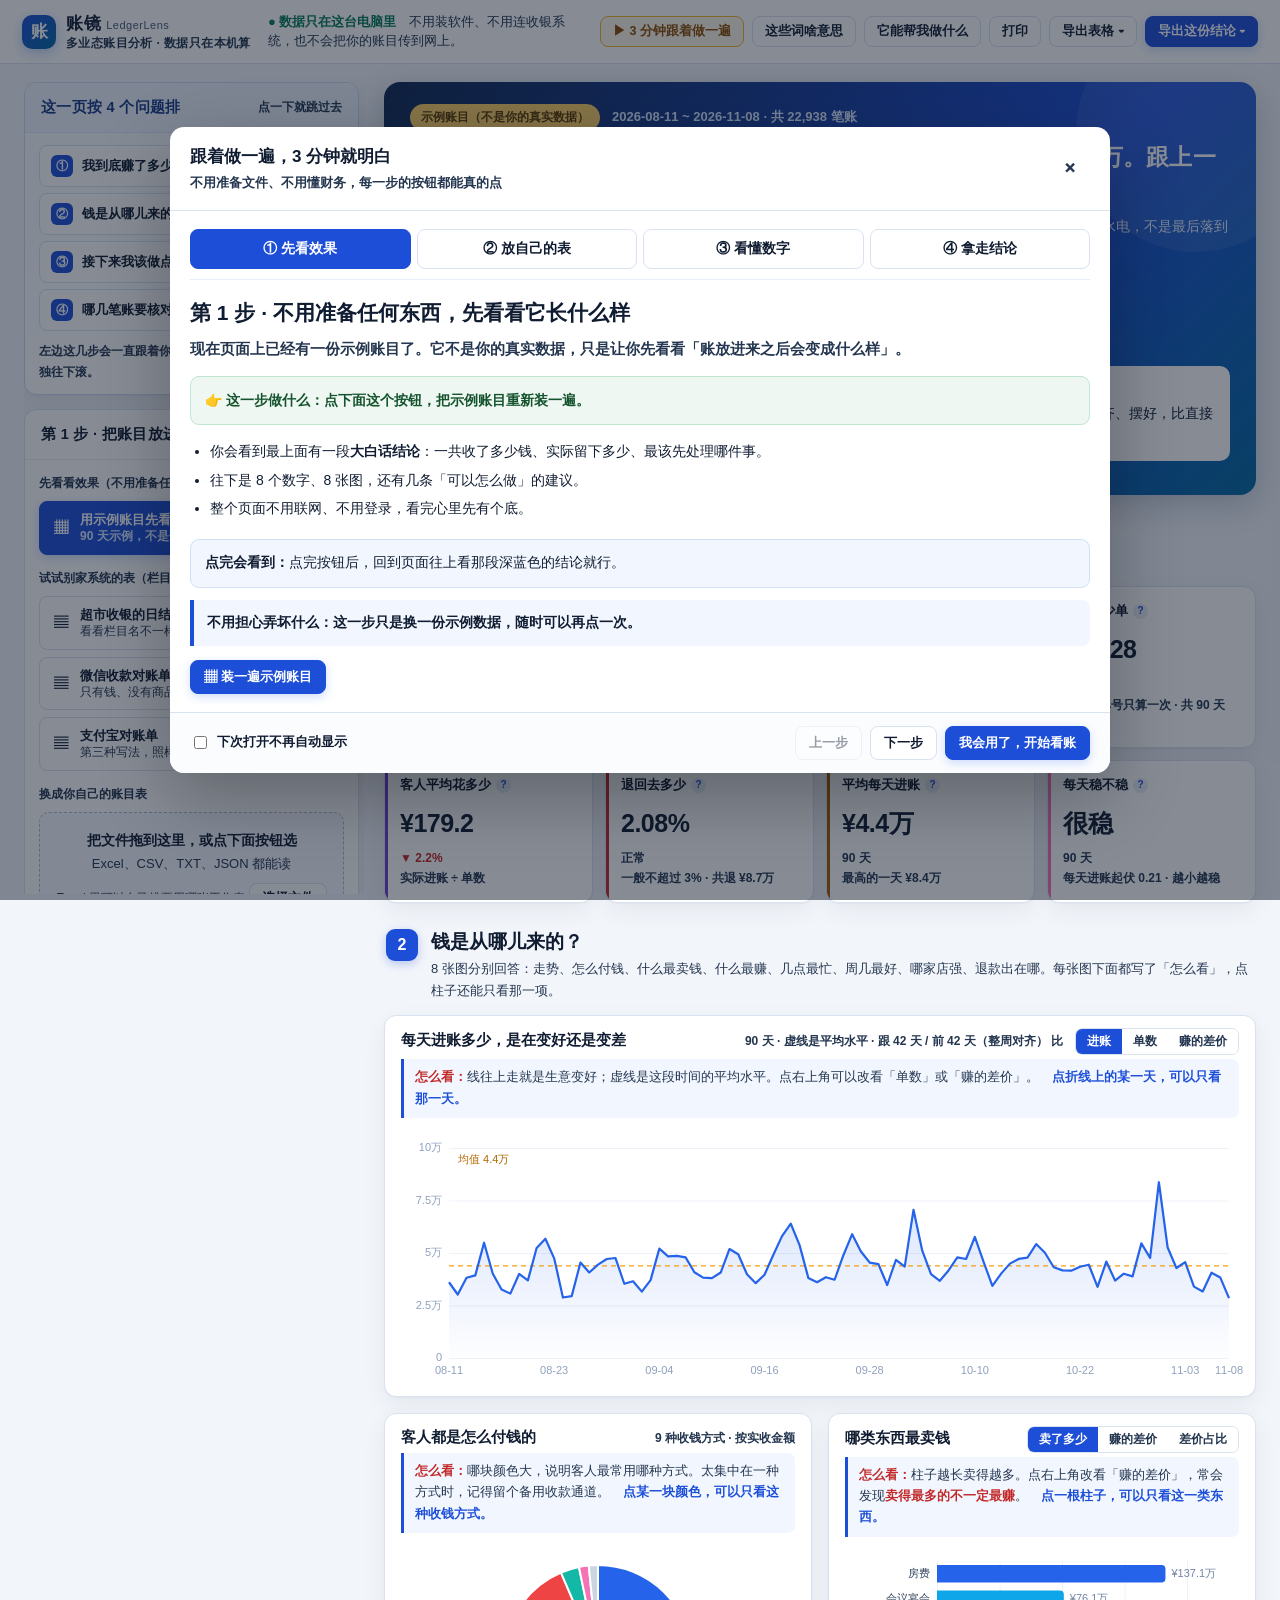
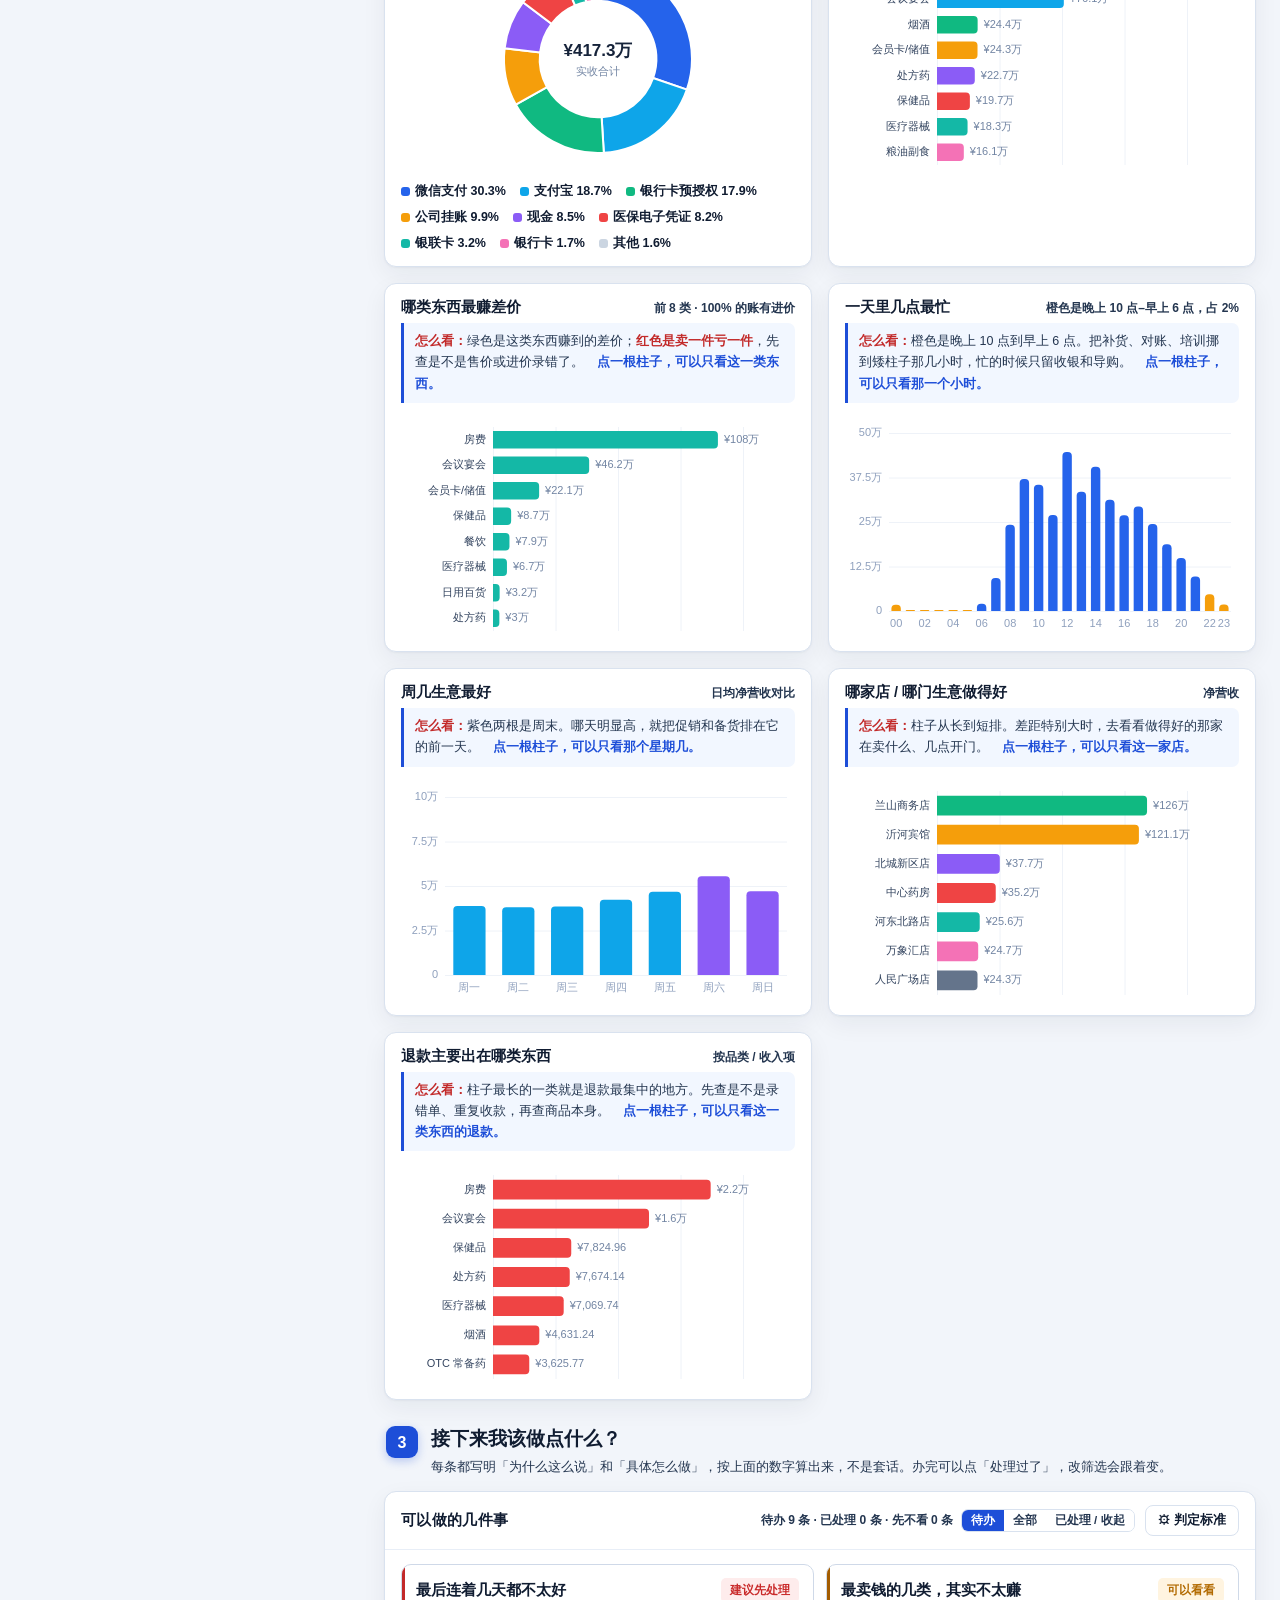
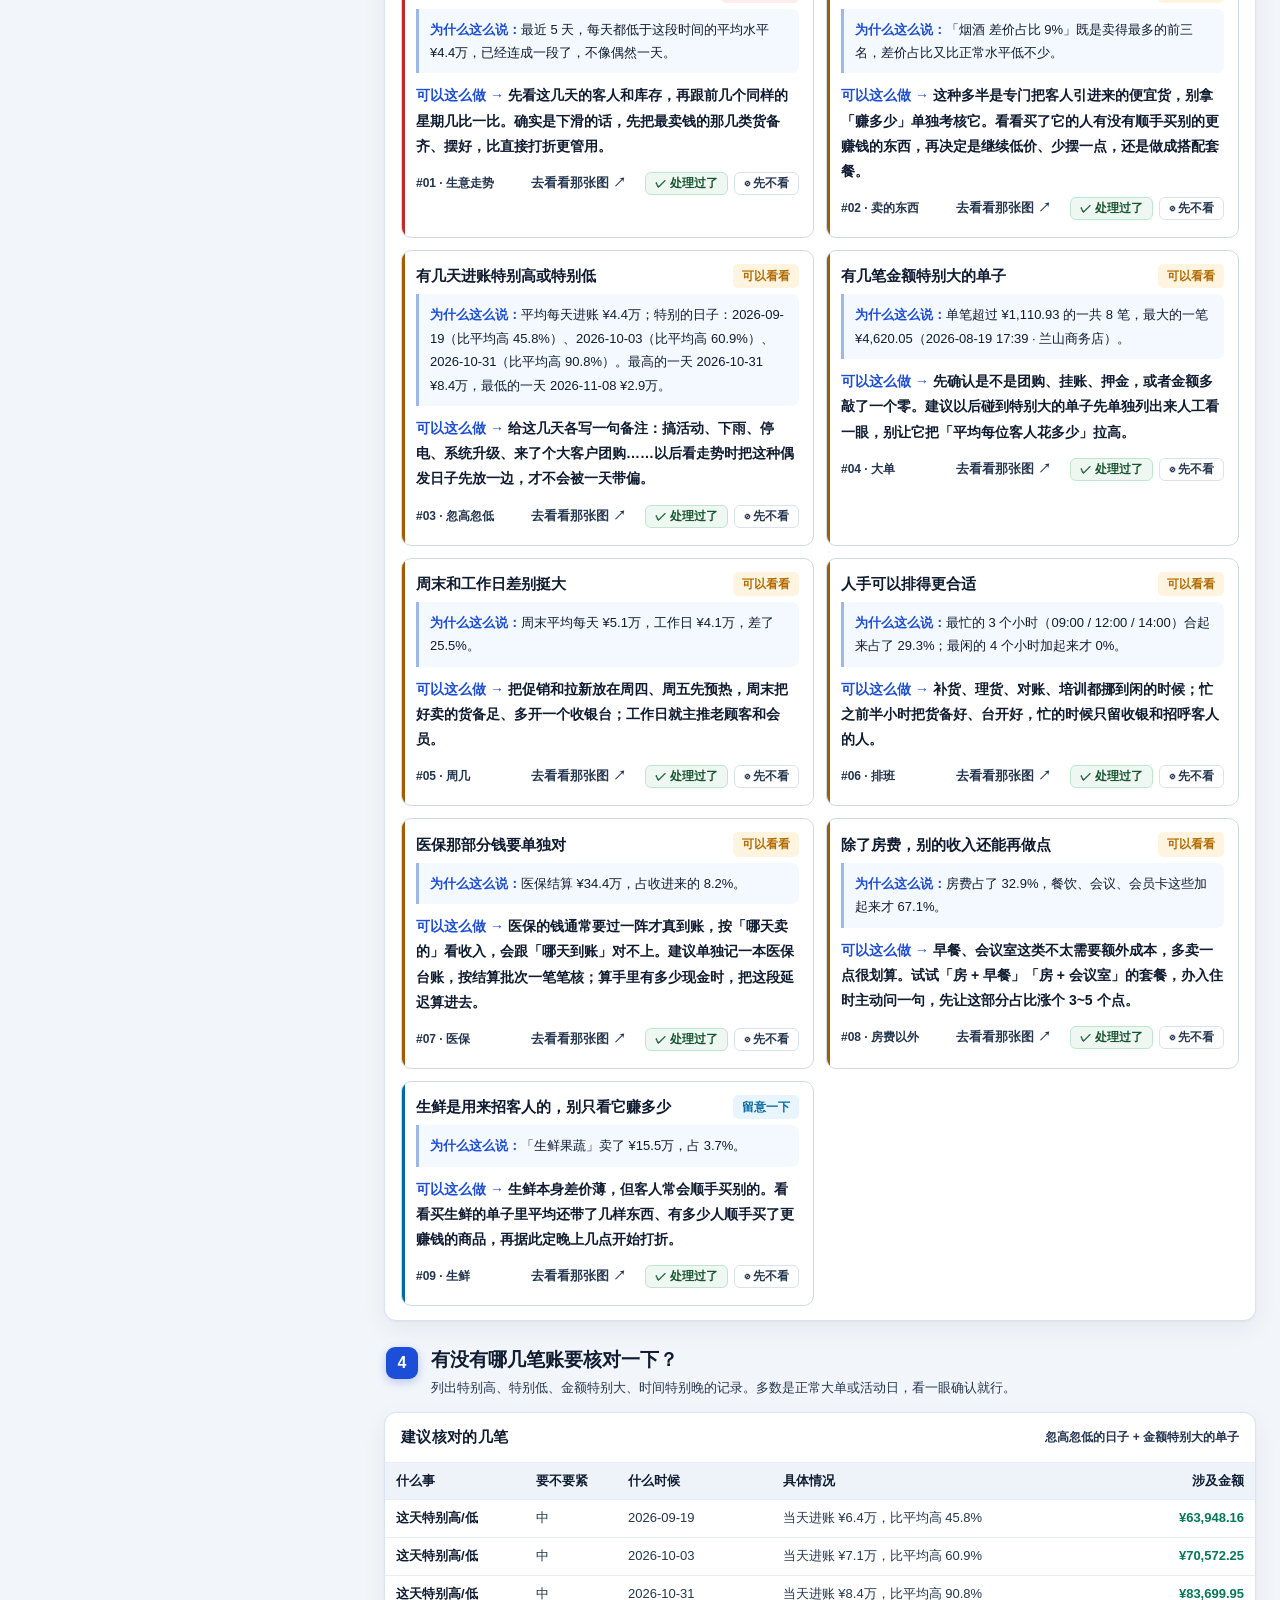
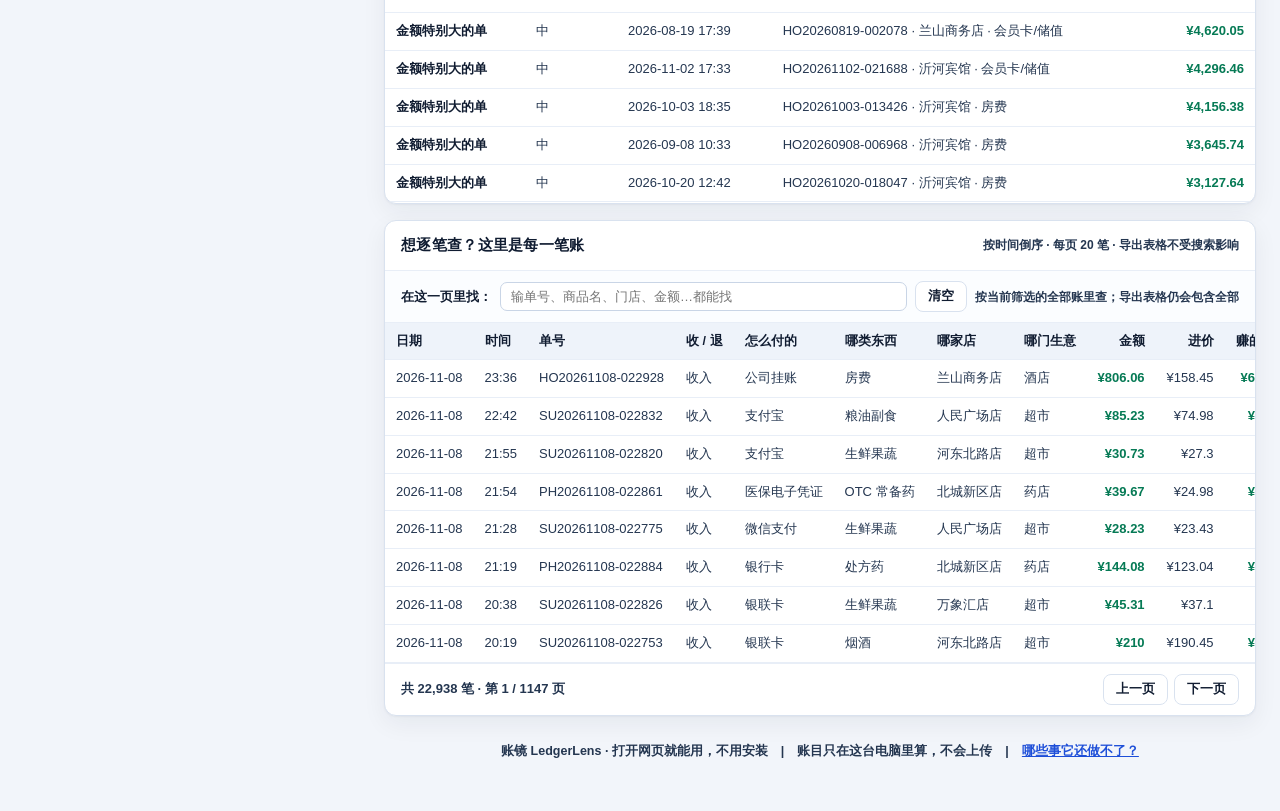
==== commit 75dca33d: "Add files via upload" ====
--- a/账镜-单文件版.html
+++ b/账镜-单文件版.html
@@ -6,7 +6,7 @@
 <title>账镜 LedgerLens · 多业态账目分析</title>
 <meta name="description" content="只吃收银系统导出的文件，把账目算清楚、画成图、说成人话。所有计算都在浏览器里完成。">
 <meta name="theme-color" content="#1d4ed8">
-<meta name="build-version" content="1.1.0-single">
+<meta name="build-version" content="1.2.1-single">
 <link rel="icon" href="data:image/svg+xml,%3Csvg%20xmlns%3D%22http%3A%2F%2Fwww.w3.org%2F2000%2Fsvg%22%20viewBox%3D%220%200%2064%2064%22%3E%3Crect%20width%3D%2264%22%20height%3D%2264%22%20rx%3D%2214%22%20fill%3D%22%231d4ed8%22%2F%3E%3Ctext%20x%3D%2232%22%20y%3D%2244%22%20text-anchor%3D%22middle%22%20font-size%3D%2234%22%20font-family%3D%22sans-serif%22%20font-weight%3D%22700%22%20fill%3D%22%23fff%22%3E%E8%B4%A6%3C%2Ftext%3E%3C%2Fsvg%3E">
 
 <style>
@@ -513,6 +513,40 @@
   .chart-box.span2{grid-column:span 2!important}
 }
 
+
+/* ===== styles/05-export.css ===== */
+/* ===================== 导出中心 ===================== */
+.export-modal{width:min(880px,94vw);max-height:88vh}
+.export-modal .modal-b{background:#f7faff}
+.export-group{background:#fff;border:1px solid #dce6f5;border-radius:12px;padding:16px 18px;margin-bottom:16px;transition:.18s}
+.export-group.focus{border-color:#2563eb;box-shadow:0 0 0 3px rgba(37,99,235,.10)}
+.eg-h{display:flex;align-items:center;gap:12px;margin-bottom:14px}
+.eg-no{flex:none;width:30px;height:30px;border-radius:9px;background:#1d4ed8;color:#fff;display:grid;place-items:center;font-size:14px;font-weight:800}
+.eg-h h4{margin:0;font-size:15px;color:var(--ink)}
+.eg-h p{margin:2px 0 0;font-size:12.5px;color:var(--ink2);font-weight:600}
+.eg-h p b{color:var(--brand);font-size:14px}
+.fmt-grid{display:grid;grid-template-columns:repeat(2,minmax(0,1fr));gap:11px}
+.fmt-grid.four{grid-template-columns:repeat(2,minmax(0,1fr))}
+.fmt-card{
+  position:relative;text-align:left;border:1px solid #d6e2f3;background:#fcfdff;border-radius:10px;
+  padding:13px 14px 12px 46px;min-height:92px;cursor:pointer;transition:.16s;color:var(--ink);
+}
+.fmt-card:hover{border-color:var(--brand);background:#f0f6ff;transform:translateY(-2px);box-shadow:0 8px 18px rgba(22,35,58,.08)}
+.fmt-card.rec{border-color:#93b8f7;background:#f5f9ff}
+.fmt-card.rec:hover{background:#eaf2ff}
+.fmt-ico{position:absolute;left:13px;top:13px;width:24px;height:24px;border-radius:7px;background:#e8f0ff;color:#1d4ed8;
+  display:grid;place-items:center;font-size:15px;font-weight:800}
+.fmt-card b{display:block;font-size:14px;margin-bottom:5px;color:var(--ink)}
+.fmt-card small{display:block;font-size:12px;line-height:1.7;color:var(--ink2)}
+.fmt-tag{position:absolute;right:11px;top:11px;font-size:10px;font-weight:800;background:#1d4ed8;color:#fff;
+  padding:2px 7px;border-radius:20px}
+@media(max-width:760px){
+  .fmt-grid,.fmt-grid.four{grid-template-columns:1fr}
+  .fmt-card{min-height:0;padding-bottom:14px}
+  .export-modal{width:96vw}
+}
+@media print{ .export-modal{display:none!important} }
+
 </style>
 </head>
 <body>
@@ -528,8 +562,8 @@
     <button class="btn sm" id="btnGlossary">这些词啥意思</button>
     <button class="btn sm" id="btnFeatures">它能帮我做什么</button>
     <button class="btn sm" id="btnPrint">打印</button>
-    <button class="btn sm" id="btnExportCsv">导出表格</button>
-    <button class="btn sm primary" id="btnReport">导出这份结论</button>
+    <button class="btn sm" id="btnExportCsv">导出表格 ▾</button>
+    <button class="btn sm primary" id="btnReport">导出这份结论 ▾</button>
   </div>
 </div>
 
@@ -844,9 +878,9 @@
         <div class="feat"><h4>⑤ 不只给数字，还告诉你下一步做啥</h4>
           <p>每条建议都写明<b>「为什么这么说」和「可以怎么做」</b>，全是能直接安排的动作，不是专业术语堆砌。办完了点「✓ 处理过了」，它会记下当时的数字；过几天在「已处理」里回看，能直接比「标记时 → 现在」有没有变。觉得提醒太碎，点建议区右上角的「⚙ 判定标准」把线调松一点就行。</p></div>
         <div class="feat"><h4>⑥ 结论能带走，数据不带走</h4>
-          <p>一键导出<b>带封面的账目结论单</b>：门店、统计区间、对比区间、制表人、一句话结论、4 个大数字、已处理过的事都在第一页，在左栏第 2 步最下面填个制表人名字就能直接交出去，离线能看、能打印。逐笔账也能在这一页直接<b>搜单号或商品名</b>，或导出表格自己再算。所有计算都在这台电脑里完成，<b>账目不会上传到任何地方</b>，看完还能一键清空。</p></div>
+          <p>一键导出<b>带封面的账目结论单</b>：门店、统计区间、对比区间、制表人、一句话结论、4 个大数字、已处理过的事都在第一页，在左栏第 2 步最下面填个制表人名字就能直接交出去。<b>网页 / Word / Markdown / PDF 四种格式随你挑</b>，离线能看、能打印。逐笔账也能直接<b>搜单号或商品名</b>，或导出<b>排好版、带合计的 Excel 表格</b>自己再算。所有计算都在这台电脑里完成，<b>账目不会上传到任何地方</b>，看完还能一键清空。</p></div>
       </div>
-      <div class="notice"><b>最常用的一条路：</b>从收银后台导出日结表 → 拖进左侧 → 确认栏目（尤其看「进价」有没有对上）→ 看最上面那段结论和下面的建议 → 导出报告发给店长。换一家系统，只要重新认一次栏目名。<br><b>这版新增：</b>点柱子只看一项、逐笔搜单号、给建议标记「处理过了」、报告带封面、判定标准自己调。</div>
+      <div class="notice"><b>最常用的一条路：</b>从收银后台导出日结表 → 拖进左侧 → 确认栏目（尤其看「进价」有没有对上）→ 看最上面那段结论和下面的建议 → 导出报告发给店长。换一家系统，只要重新认一次栏目名。<br><b>这版新增：</b>点柱子只看一项、逐笔搜单号、给建议标记「处理过了」、报告带封面、判定标准自己调，以及导出中心里 4 种报告格式和好看的 Excel 明细表。</div>
 
     </div>
     <div class="modal-f"><button class="btn" id="btnAboutFromFeat">哪些事它还做不了</button><button class="btn primary" data-close="featuresModal">知道了</button></div>
@@ -910,7 +944,7 @@
       <p><b>一句话说清它是干什么的：</b>不进你的收银系统，只「吃它导出来的表」。把超市、药店、酒店后台导出的日结流水或对账单放进来，它帮你算清楚收了多少、赚了多少、哪里要留意、下一步做啥。<b>不需要厂商配合，也不需要网络。</b></p>
       <div class="notice"><b>它算的是「赚的差价」，不是最后落到口袋的钱。</b>卖价减进价就是差价，房租、人工、水电、平台抽成、税这些还没扣。要看净利，得另外有这些费用数据。</div>
       <ul>
-        <li><b>现在能做：</b>读 Excel（.xlsx）、CSV、TXT、JSON 和从 Excel 粘贴；栏目名不一样也能认；重复导入自动跳过；可选金额符号；算营收、退款、差价、客人平均消费；画 8 张图（<b>点柱子能只看一项</b>）；逐笔搜单号；给大白话建议（<b>能标记已处理并回看数字</b>）；自己调判定标准；导出带封面的报告和明细。</li>
+        <li><b>现在能做：</b>读 Excel（.xlsx）、CSV、TXT、JSON 和从 Excel 粘贴；栏目名不一样也能认；重复导入自动跳过；可选金额符号；算营收、退款、差价、客人平均消费；画 8 张图（<b>点柱子能只看一项</b>）；逐笔搜单号；给大白话建议（<b>能标记已处理并回看数字</b>）；自己调判定标准；导出带封面的报告（网页 / Word / Markdown / PDF）和好看的 Excel 明细表。</li>
         <li><b>现在做不了：</b>老版 .xls、加了密码的 Excel、小票拍照识别、直接连数据库、厂商接口对接、实时到账、多人账号与权限、自动定时拉取、把建议派给某个人的任务系统。这些都是以后才考虑的事，不影响现在算账。判定标准只存在这台电脑，换一台要重新设。</li>
         <li><b>几个容易弄错的地方：</b>表里没写进价就算不出赚的差价（会显示「—」，不会瞎填 0）；金额符号只是改显示，<b>不会帮你换汇率</b>；一份表里混了几种货币，要先自己折成同一种；每品类各占一列的「宽表」要先整理成一行一笔才能放进来。</li>
         <li><b>数据在哪：</b>全部在你这台电脑的浏览器里算，不会上传。导入的账目和栏目对照记在本机，刷新还在，点左栏「清空我的账目」即可清掉。</li>
@@ -920,13 +954,70 @@
     <div class="modal-f"><span></span><button class="btn primary" data-close="aboutModal">知道了</button></div>
   </div>
 </div>
+
+<!-- ===== 导出中心：挑格式 ===== -->
+<div class="mask" id="exportModal">
+  <div class="modal export-modal">
+    <div class="modal-h">
+      <div><h3>导出 · 挑一个你顺手的格式</h3><p>全部在你自己的电脑里生成，账目不会上传</p></div>
+      <button class="btn ghost sm" data-close="exportModal">✕</button>
+    </div>
+    <div class="modal-b">
+      <div class="export-group" id="expGroupTable">
+        <div class="eg-h"><span class="eg-no">一</span><div>
+          <h4>每一笔账的表格</h4><p>按现在的筛选条件，共 <b id="expCount">—</b> 笔</p>
+        </div></div>
+        <div class="fmt-grid">
+          <button class="fmt-card rec" id="fmtXlsx">
+            <span class="fmt-ico">▦</span><b>好看的 Excel（.xlsx）</b>
+            <small>推荐 · 列宽排好、首行冻结、表头蓝底白字、金额千分位、退款标红、末尾合计，还附一页「这些列什么意思」</small>
+            <span class="fmt-tag">最好看</span>
+          </button>
+          <button class="fmt-card" id="fmtCsv">
+            <span class="fmt-ico">≡</span><b>纯文本表格（.csv）</b>
+            <small>给别的系统或脚本读；没有颜色和对齐，用 Excel / WPS 打开会比较朴素</small>
+          </button>
+        </div>
+      </div>
+
+      <div class="export-group" id="expGroupReport">
+        <div class="eg-h"><span class="eg-no">二</span><div>
+          <h4>账目结论单（带封面的那份）</h4><p>一句话结论、4 个大数字、8 张图、能做的事、已经处理过的事</p>
+        </div></div>
+        <div class="fmt-grid four">
+          <button class="fmt-card rec" id="fmtHtml">
+            <span class="fmt-ico">🌐</span><b>网页（.html）</b>
+            <small>推荐 · 一个文件装下全部内容，双击就能看，离线也能打印</small>
+            <span class="fmt-tag">最完整</span>
+          </button>
+          <button class="fmt-card" id="fmtDocx">
+            <span class="fmt-ico">📄</span><b>Word（.docx）</b>
+            <small>图表和建议都嵌进去，方便接着改文字、盖个章、发给同事</small>
+          </button>
+          <button class="fmt-card" id="fmtPdf">
+            <span class="fmt-ico">🧾</span><b>PDF（打印另存）</b>
+            <small>打开打印窗口，目标选「另存为 PDF」。中文和图表最保真</small>
+          </button>
+          <button class="fmt-card" id="fmtMd">
+            <span class="fmt-ico">✎</span><b>Markdown（.md）</b>
+            <small>纯文字，方便贴进笔记、文档系统或代码仓库；图用一句话速览代替</small>
+          </button>
+        </div>
+      </div>
+
+      <div class="notice"><b>关于 PDF：</b>这里不直接下载一个 .pdf 文件，而是打开你电脑自己的打印窗口，选「另存为 PDF」即可。这样中文不会乱码、8 张图都是彩色的，也不用装任何东西。全部过程仍在本机完成。</div>
+    </div>
+    <div class="modal-f"><span>所有文件都在本机生成 · 数据不上传</span><button class="btn primary sm" data-close="exportModal">关闭</button></div>
+  </div>
+</div>
+
 <script>
 (function(){
 'use strict';
 globalThis.__LEDGERLENS__ = {
   "name": "账镜 LedgerLens",
-  "version": "1.1.0",
-  "buildTime": "2026-11-09T12:31:17.602Z",
+  "version": "1.2.1",
+  "buildTime": "2026-11-09T14:20:28.575Z",
   "defaultCurrency": "¥",
   "lang": "zh-CN",
   "mode": "static",
@@ -1358,14 +1449,27 @@
   const parts=[], central=[]; let offset=0;
   const u16=(a,v)=>{a.push(v&255,(v>>>8)&255)};
   const u32=(a,v)=>{a.push(v&255,(v>>>8)&255,(v>>>16)&255,(v>>>24)&255)};
+  /* bit 11 = 文件名是 UTF-8。包里有中文文件名（账镜-单文件版.html 等），
+     不设这个标志在部分 Windows 解压工具里会乱码。 */
+  const UTF8_FLAG=0x0800;
+  /* DOS 日期时间：不写就是 1980-00-00，解压软件里看着像坏包 */
+  const now=new Date();
+  const dosTime=((now.getHours()<<11)|(now.getMinutes()<<5)|(now.getSeconds()>>1))&0xFFFF;
+  const dosDate=(((now.getFullYear()-1980)<<9)|((now.getMonth()+1)<<5)|now.getDate())&0xFFFF;
   entries.forEach(e=>{
-    const name=enc.encode(e.name), data=e.data||dec, crc=LL.crc32(data);
-    const local=[]; u32(local,0x04034b50); u16(local,20); u16(local,0); u16(local,0); u16(local,0); u16(local,0);
-    u32(local,crc); u32(local,data.length); u32(local,data.length); u16(local,name.length); u16(local,0);
+    const name=enc.encode(e.name), data=e.data||dec, method=e.method||0;
+    /* method=8 时传进来的 data 已经是压缩后的字节：
+       CRC 必须按【原始未压缩数据】算，uncompressed size 也必须写原始长度，
+       否则第三方解压工具（Python zipfile / Windows / WPS）会报 Bad CRC-32。
+       项目自己的 LL.unzip 不校验这两项，所以这个错误以前没被发现。 */
+    const rawCrc = e.crc != null ? e.crc : LL.crc32(data);
+    const rawSize = e.size != null ? e.size : data.length;
+    const local=[]; u32(local,0x04034b50); u16(local,20); u16(local,UTF8_FLAG); u16(local,method); u16(local,dosTime); u16(local,dosDate);
+    u32(local,rawCrc); u32(local,data.length); u32(local,rawSize); u16(local,name.length); u16(local,0);
     const lh=new Uint8Array(local.length+name.length); lh.set(local); lh.set(name,local.length);
     parts.push(lh,data);
-    const cd=[]; u32(cd,0x02014b50); u16(cd,20); u16(cd,20); u16(cd,0); u16(cd,0); u16(cd,0); u16(cd,0);
-    u32(cd,crc); u32(cd,data.length); u32(cd,data.length); u16(cd,name.length); u16(cd,0); u16(cd,0);
+    const cd=[]; u32(cd,0x02014b50); u16(cd,20); u16(cd,20); u16(cd,UTF8_FLAG); u16(cd,method); u16(cd,dosTime); u16(cd,dosDate);
+    u32(cd,rawCrc); u32(cd,data.length); u32(cd,rawSize); u16(cd,name.length); u16(cd,0); u16(cd,0);
     u16(cd,0); u16(cd,0); u32(cd,0); u32(cd,offset);
     const ce=new Uint8Array(cd.length+name.length); ce.set(cd); ce.set(name,cd.length);
     central.push(ce); offset+=lh.length+data.length;
@@ -1377,6 +1481,28 @@
   const total=all.reduce((s,x)=>s+x.length,0), out=new Uint8Array(total);
   let q=0; all.forEach(x=>{out.set(x,q);q+=x.length});
   return out;
+};
+/* 异步版：浏览器 / Node 有 CompressionStream('deflate-raw') 时逐个 entry 压缩，
+   压缩后反而变大或环境不支持就自动退回 stored。ZIP 结构与 zipStore 完全一致，
+   读出侧仍走 LL.unzip / LL.inflateRaw。 */
+LL.zipStoreAsync = async function(entries){
+  const canCompress = typeof CompressionStream !== 'undefined' && typeof Response !== 'undefined';
+  const prepared = [];
+  for (const e of entries){
+    const raw = e.data || new Uint8Array(0);
+    let data = raw, method = 0;
+    if (canCompress && raw.length > 1024){
+      try{
+        const cs = new CompressionStream('deflate-raw');
+        const stream = new Blob([raw]).stream().pipeThrough(cs);
+        const buf = await new Response(stream).arrayBuffer();
+        const out = new Uint8Array(buf);
+        if (out.length < raw.length){ data = out; method = 8; }
+      }catch(err){ /* 退回 stored */ }
+    }
+    prepared.push({ name:e.name, data, method, crc:LL.crc32(raw), size:raw.length });
+  }
+  return LL.zipStore(prepared);
 };
 
 /* 轻量 XML：只解析元素 / 属性 / 文本，够 xlsx 用，不依赖 DOMParser */
@@ -1988,6 +2114,654 @@
   return [head.join(',')].concat(rows.map(r=>[r.date,r.time,r.orderNo,r.amount.toFixed(2),r.cost!=null?r.cost.toFixed(2):'',r.direction,r.payMethod,r.category,r.item,r.qty,r.store,LL.BIZ[r.biz]?LL.BIZ[r.biz].name:r.biz].map(q).join(','))).join('\n');
 };
 
+
+/* ===== core/export-xlsx.js ===== */
+
+/* 内部辅助函数用 IIFE 隔离，避免拼接后与别的模块同名 */
+(function(){
+const LL = globalThis.LL;
+
+/* =====================================================================
+   带样式的 .xlsx 导出（纯浏览器 / 纯 Node，零依赖）
+   解决「导出的 CSV 用 WPS 打开列宽挤压、文字被截断、没有表头样式」：
+     · 每列按内容给宽度         · 首行深蓝底白字、加粗、冻结、自动筛选
+     · 金额 / 进价 / 差价 / 数量右对齐 + 千分位     · 退款行金额标红
+     · 奇偶行浅蓝斑马纹 + 细边框 · 末尾合计行        · 第二张表写清每列口径
+   只用 stored ZIP，复用 LL.zipStore；不引任何第三方库。
+   ===================================================================== */
+
+const X = s => String(s == null ? '' : s)
+  .replace(/&/g, '&amp;').replace(/</g, '&lt;').replace(/>/g, '&gt;')
+  .replace(/"/g, '&quot;').replace(/'/g, '&apos;')
+  .replace(/[\x00-\x08\x0B\x0C\x0E-\x1F]/g, '');
+
+const colName = n => { let s = ''; n++; while (n > 0) { n--; s = String.fromCharCode(65 + n % 26) + s; n = Math.floor(n / 26); } return s; };
+
+/* ---------- 样式表：索引即 s 值，改动时务必同步 STYLE 常量 ---------- */
+const STYLE = {
+  head: 1, text: 2, money: 3, int: 4,
+  zebraText: 5, zebraMoney: 6, zebraInt: 7,
+  totalText: 8, totalMoney: 9, totalInt: 10,
+  refundMoney: 11, zebraRefundMoney: 12,
+  noteHead: 13, noteText: 14, noteZebra: 15
+};
+
+function stylesXml() {
+  const font = (body) => '<font>' + body + '</font>';
+  const fonts = [
+    font('<sz val="11"/><color rgb="FF1B2B45"/><name val="Microsoft YaHei"/><charset val="134"/>'),
+    font('<b/><sz val="11"/><color rgb="FFFFFFFF"/><name val="Microsoft YaHei"/><charset val="134"/>'),
+    font('<b/><sz val="11"/><color rgb="FF173A86"/><name val="Microsoft YaHei"/><charset val="134"/>'),
+    font('<sz val="11"/><color rgb="FFC92A2A"/><name val="Microsoft YaHei"/><charset val="134"/>')
+  ];
+  const solid = rgb => '<fill><patternFill patternType="solid"><fgColor rgb="' + rgb + '"/><bgColor indexed="64"/></patternFill></fill>';
+  const fills = ['<fill><patternFill patternType="none"/></fill>',
+    '<fill><patternFill patternType="gray125"/></fill>',
+    solid('FF1D4ED8'), solid('FFF2F6FD'), solid('FFE8EEFA'), solid('FFEAF2FF')];
+  const borders = ['<border><left/><right/><top/><bottom/><diagonal/></border>',
+    '<border><left style="thin"><color rgb="FFD9E2EF"/></left><right style="thin"><color rgb="FFD9E2EF"/></right>' +
+    '<top style="thin"><color rgb="FFD9E2EF"/></top><bottom style="thin"><color rgb="FFD9E2EF"/></bottom><diagonal/></border>'];
+  // numFmtId 4 = #,##0.00 ，3 = #,##0 ；都是内置格式，不需要自定义 numFmts
+  const xf = (o) => '<xf numFmtId="' + (o.n || 0) + '" fontId="' + (o.f || 0) + '" fillId="' + (o.g || 0) +
+    '" borderId="' + (o.b === undefined ? 1 : o.b) + '" xfId="0" applyFont="1" applyFill="1" applyBorder="1"' +
+    (o.n ? ' applyNumberFormat="1"' : '') + ' applyAlignment="1">' +
+    '<alignment horizontal="' + (o.a || 'left') + '" vertical="center"' + (o.w ? ' wrapText="1"' : '') + '/></xf>';
+  const xfs = [
+    xf({ b: 0 }),                                        // 0 默认
+    xf({ f: 1, g: 2, a: 'center' }),                     // 1 表头
+    xf({}),                                              // 2 文本
+    xf({ n: 4, a: 'right' }),                            // 3 金额
+    xf({ n: 3, a: 'right' }),                            // 4 整数
+    xf({ g: 3 }),                                        // 5 斑马文本
+    xf({ g: 3, n: 4, a: 'right' }),                      // 6 斑马金额
+    xf({ g: 3, n: 3, a: 'right' }),                      // 7 斑马整数
+    xf({ f: 2, g: 4 }),                                  // 8 合计文本
+    xf({ f: 2, g: 4, n: 4, a: 'right' }),                // 9 合计金额
+    xf({ f: 2, g: 4, n: 3, a: 'right' }),                // 10 合计整数
+    xf({ f: 3, n: 4, a: 'right' }),                      // 11 退款金额（红）
+    xf({ f: 3, g: 3, n: 4, a: 'right' }),                // 12 斑马退款金额
+    xf({ f: 1, g: 2, a: 'center' }),                     // 13 说明表头
+    xf({ b: 1, w: 1 }),                                  // 14 说明正文
+    xf({ g: 3, b: 1, w: 1 })                             // 15 说明斑马
+  ];
+  return '<?xml version="1.0" encoding="UTF-8" standalone="yes"?>' +
+    '<styleSheet xmlns="http://schemas.openxmlformats.org/spreadsheetml/2006/main">' +
+    '<fonts count="' + fonts.length + '">' + fonts.join('') + '</fonts>' +
+    '<fills count="' + fills.length + '">' + fills.join('') + '</fills>' +
+    '<borders count="' + borders.length + '">' + borders.join('') + '</borders>' +
+    '<cellStyleXfs count="1"><xf numFmtId="0" fontId="0" fillId="0" borderId="0"/></cellStyleXfs>' +
+    '<cellXfs count="' + xfs.length + '">' + xfs.join('') + '</cellXfs>' +
+    '<cellStyles count="1"><cellStyle name="常规" xfId="0" builtinId="0"/></cellStyles>' +
+    '</styleSheet>';
+}
+
+const inlineCell = (ref, v, s) => '<c r="' + ref + '" s="' + s + '" t="inlineStr"><is><t xml:space="preserve">' + X(v) + '</t></is></c>';
+const numCell = (ref, v, s) => '<c r="' + ref + '" s="' + s + '"><v>' + (Number(v) || 0) + '</v></c>';
+
+function sheet1Xml(m) {
+  const head = m.head, rows = m.data, widths = m.widths;
+  const moneyCols = m.moneyCols || [], intCols = m.intCols || [];
+  const last = rows.length + 1;                       // 最后一条数据的行号
+  const cols = '<cols>' + widths.map((w, i) =>
+    '<col min="' + (i + 1) + '" max="' + (i + 1) + '" width="' + w + '" customWidth="1"/>').join('') + '</cols>';
+
+  const headerRow = '<row r="1" ht="30" customHeight="1">' +
+    head.map((h, i) => inlineCell(colName(i) + '1', h, STYLE.head)).join('') + '</row>';
+
+  const body = rows.map((row, ri) => {
+    const r = ri + 2, zebra = ri % 2 === 1, refund = !!m.refundFlags[ri];
+    return '<row r="' + r + '" ht="21" customHeight="1">' + row.map((v, ci) => {
+      const ref = colName(ci) + r;
+      const isMoney = moneyCols.indexOf(ci) >= 0, isInt = intCols.indexOf(ci) >= 0;
+      if ((isMoney || isInt) && v !== '' && v != null && isFinite(Number(v))) {
+        let s = isMoney ? (zebra ? STYLE.zebraMoney : STYLE.money) : (zebra ? STYLE.zebraInt : STYLE.int);
+        if (isMoney && refund) s = zebra ? STYLE.zebraRefundMoney : STYLE.refundMoney;
+        return numCell(ref, v, s);
+      }
+      return inlineCell(ref, v == null ? '' : v, zebra ? STYLE.zebraText : STYLE.text);
+    }).join('') + '</row>';
+  }).join('');
+
+  // 合计行：只对数值列求和，文字列留空；第一列写「合计」
+  const totalCells = head.map((_, ci) => {
+    const ref = colName(ci) + (last + 1);
+    if (ci === 0) return inlineCell(ref, '合计（' + rows.length.toLocaleString('zh-CN') + ' 笔）', STYLE.totalText);
+    if (moneyCols.indexOf(ci) < 0 && intCols.indexOf(ci) < 0) return inlineCell(ref, '', STYLE.totalText);
+    let sum = 0;
+    rows.forEach(r => { const n = Number(r[ci]); if (isFinite(n)) sum += n; });
+    return numCell(ref, LL.round(sum, 2), moneyCols.indexOf(ci) >= 0 ? STYLE.totalMoney : STYLE.totalInt);
+  }).join('');
+  const totalRow = '<row r="' + (last + 1) + '" ht="26" customHeight="1">' + totalCells + '</row>';
+
+  return '<?xml version="1.0" encoding="UTF-8" standalone="yes"?>' +
+    '<worksheet xmlns="http://schemas.openxmlformats.org/spreadsheetml/2006/main">' +
+    '<sheetPr><pageSetUpPr fitToPage="1"/></sheetPr>' +
+    '<dimension ref="A1:' + colName(head.length - 1) + (last + 1) + '"/>' +
+    '<sheetViews><sheetView workbookViewId="0" tabSelected="1">' +
+    '<pane ySplit="1" topLeftCell="A2" activePane="bottomLeft" state="frozen"/>' +
+    '<selection pane="bottomLeft" activeCell="A2" sqref="A2"/></sheetView></sheetViews>' +
+    '<sheetFormatPr defaultRowHeight="18"/>' + cols +
+    '<sheetData>' + headerRow + body + totalRow + '</sheetData>' +
+    '<autoFilter ref="A1:' + colName(head.length - 1) + last + '"/>' +
+    '<pageMargins left="0.3" right="0.3" top="0.5" bottom="0.5" header="0.2" footer="0.2"/>' +
+    '<pageSetup paperSize="9" orientation="landscape" fitToWidth="1" fitToHeight="0"/>' +
+    '</worksheet>';
+}
+
+function sheet2Xml(m) {
+  const lines = [];
+  lines.push(['【这次导出】', '']);
+  (m.meta || []).forEach(x => lines.push([x[0], x[1]]));
+  lines.push(['', '']);
+  lines.push(['【每一列是什么意思】', '']);
+  lines.push(['列名', '说明']);
+  (m.notes || []).forEach(x => lines.push([x[0], x[1]]));
+  lines.push(['', '']);
+  lines.push(['【口径提醒】', '「赚的差价」只算记了进价的那部分账：卖价减进价，退款时把当时的成本加回来。' +
+    '没记进价的不会被当成不要钱。差价还没扣房租、人工、水电、平台抽成，不等于最后落到口袋的钱。']);
+  lines.push(['【隐私】', '这份表是在你自己的电脑里生成的，账目没有上传。']);
+
+  const body = lines.map((row, ri) => {
+    const r = ri + 1, zebra = ri % 2 === 1;
+    const isHead = row[0] === '列名' || /^【/.test(row[0]);
+    return '<row r="' + r + '" ht="' + (isHead ? 26 : 22) + '" customHeight="1">' +
+      inlineCell('A' + r, row[0], isHead ? STYLE.noteHead : (zebra ? STYLE.noteZebra : STYLE.noteText)) +
+      inlineCell('B' + r, row[1], isHead ? STYLE.noteHead : (zebra ? STYLE.noteZebra : STYLE.noteText)) +
+      '</row>';
+  }).join('');
+  return '<?xml version="1.0" encoding="UTF-8" standalone="yes"?>' +
+    '<worksheet xmlns="http://schemas.openxmlformats.org/spreadsheetml/2006/main">' +
+    '<sheetViews><sheetView workbookViewId="0"><pane ySplit="1" topLeftCell="A2" activePane="bottomLeft" state="frozen"/></sheetView></sheetViews>' +
+    '<sheetFormatPr defaultRowHeight="18"/>' +
+    '<cols><col min="1" max="1" width="22" customWidth="1"/><col min="2" max="2" width="96" customWidth="1"/></cols>' +
+    '<sheetData>' + body + '</sheetData>' +
+    '<pageMargins left="0.4" right="0.4" top="0.5" bottom="0.5" header="0.2" footer="0.2"/>' +
+    '<pageSetup paperSize="9" fitToWidth="1" fitToHeight="0"/>' +
+    '</worksheet>';
+}
+
+/**
+ * @param {Object} m
+ *   head        表头（白话列名）
+ *   data        行数组，数值列请给 number 或数字字符串，其余给字符串
+ *   widths      每列宽度
+ *   moneyCols   需要 #,##0.00 的列下标
+ *   intCols     需要 #,##0 的列下标
+ *   refundFlags 每行是否退款（金额标红）
+ *   notes       [[列名, 白话解释], ...]
+ *   meta        [[项目, 值], ...] 写在第二张表顶部
+ */
+function styledEntries(m) {
+  const enc = new TextEncoder();
+  const sheet1 = sheet1Xml(m), sheet2 = sheet2Xml(m);
+  const wb = '<?xml version="1.0" encoding="UTF-8" standalone="yes"?>' +
+    '<workbook xmlns="http://schemas.openxmlformats.org/spreadsheetml/2006/main" ' +
+    'xmlns:r="http://schemas.openxmlformats.org/officeDocument/2006/relationships">' +
+    '<sheets><sheet name="账目明细" sheetId="1" r:id="rId1"/><sheet name="这些列什么意思" sheetId="2" r:id="rId2"/></sheets></workbook>';
+  const rels = '<?xml version="1.0" encoding="UTF-8" standalone="yes"?>' +
+    '<Relationships xmlns="http://schemas.openxmlformats.org/package/2006/relationships">' +
+    '<Relationship Id="rId1" Type="http://schemas.openxmlformats.org/officeDocument/2006/relationships/worksheet" Target="worksheets/sheet1.xml"/>' +
+    '<Relationship Id="rId2" Type="http://schemas.openxmlformats.org/officeDocument/2006/relationships/worksheet" Target="worksheets/sheet2.xml"/>' +
+    '<Relationship Id="rId3" Type="http://schemas.openxmlformats.org/officeDocument/2006/relationships/styles" Target="styles.xml"/>' +
+    '</Relationships>';
+  const rootRels = '<?xml version="1.0" encoding="UTF-8" standalone="yes"?>' +
+    '<Relationships xmlns="http://schemas.openxmlformats.org/package/2006/relationships">' +
+    '<Relationship Id="rId1" Type="http://schemas.openxmlformats.org/officeDocument/2006/relationships/officeDocument" Target="xl/workbook.xml"/></Relationships>';
+  const ct = '<?xml version="1.0" encoding="UTF-8" standalone="yes"?>' +
+    '<Types xmlns="http://schemas.openxmlformats.org/package/2006/content-types">' +
+    '<Default Extension="rels" ContentType="application/vnd.openxmlformats-package.relationships+xml"/>' +
+    '<Default Extension="xml" ContentType="application/xml"/>' +
+    '<Override PartName="/xl/workbook.xml" ContentType="application/vnd.openxmlformats-officedocument.spreadsheetml.sheet.main+xml"/>' +
+    '<Override PartName="/xl/worksheets/sheet1.xml" ContentType="application/vnd.openxmlformats-officedocument.spreadsheetml.worksheet+xml"/>' +
+    '<Override PartName="/xl/worksheets/sheet2.xml" ContentType="application/vnd.openxmlformats-officedocument.spreadsheetml.worksheet+xml"/>' +
+    '<Override PartName="/xl/styles.xml" ContentType="application/vnd.openxmlformats-officedocument.spreadsheetml.styles+xml"/></Types>';
+  const entries = [
+    ['[Content_Types].xml', ct], ['_rels/.rels', rootRels],
+    ['xl/workbook.xml', wb], ['xl/_rels/workbook.xml.rels', rels],
+    ['xl/styles.xml', stylesXml()],
+    ['xl/worksheets/sheet1.xml', sheet1], ['xl/worksheets/sheet2.xml', sheet2]
+  ];
+  return entries.map(e => ({ name: e[0], data: enc.encode(e[1]) }));
+}
+
+/** 同步版（stored ZIP）：用于不支持压缩的环境与单元测试 */
+LL.buildStyledXLSX = function (m) {
+  return LL.zipStore(styledEntries(m));
+};
+/** 异步版（deflate 压缩）：大数据量时体积可降到十分之一，UI 用这个 */
+LL.buildStyledXLSXAsync = function (m) {
+  return LL.zipStoreAsync(styledEntries(m));
+};
+})();
+
+
+/* ===== core/export-docx.js ===== */
+
+/* 内部辅助函数用 IIFE 隔离，避免拼接后与别的模块同名 */
+(function(){
+const LL = globalThis.LL;
+
+/* =====================================================================
+   最小 Word (.docx) 生成器：零依赖、纯浏览器 / 纯 Node。
+   只写够用的 OOXML：标题、段落、简单表格、内嵌 PNG 图片、A4 页面。
+   不写页眉页脚 / 域 / 修订，避免引入复杂关系与校验风险。
+   ===================================================================== */
+
+const X = s => String(s == null ? '' : s)
+  .replace(/&/g, '&amp;').replace(/</g, '&lt;').replace(/>/g, '&gt;')
+  .replace(/"/g, '&quot;').replace(/'/g, '&apos;')
+  .replace(/[\x00-\x08\x0B\x0C\x0E-\x1F]/g, '');
+
+const B64 = 'ABCDEFGHIJKLMNOPQRSTUVWXYZabcdefghijklmnopqrstuvwxyz0123456789+/';
+function b64ToBytes(s) {
+  const t = String(s).replace(/[^A-Za-z0-9+/]/g, '');
+  const out = [];
+  for (let i = 0; i < t.length; i += 4) {
+    const a = B64.indexOf(t[i]), b = B64.indexOf(t[i + 1]);
+    const c = B64.indexOf(t[i + 2]), d = B64.indexOf(t[i + 3]);
+    if (a < 0 || b < 0) break;
+    const n = (a << 18) | (b << 12) | ((c < 0 ? 0 : c) << 6) | (d < 0 ? 0 : d);
+    out.push((n >>> 16) & 255);
+    if (c >= 0) out.push((n >>> 8) & 255);
+    if (d >= 0) out.push(n & 255);
+  }
+  return new Uint8Array(out);
+}
+
+function pngSize(bytes) {
+  try {
+    if (bytes.length > 24 && bytes[0] === 0x89 && bytes[1] === 0x50) {
+      const dv = new DataView(bytes.buffer, bytes.byteOffset, bytes.byteLength);
+      const w = dv.getUint32(16, false), h = dv.getUint32(20, false);
+      if (w > 0 && h > 0) return { w, h };
+    }
+  } catch (e) { /* 用默认比例 */ }
+  return { w: 800, h: 300 };
+}
+
+/* ---------- 段落 / 表格 / 图片 ---------- */
+function run(text, o) {
+  o = o || {};
+  const rPr = '<w:rPr>' +
+    (o.b ? '<w:b/>' : '') +
+    (o.color ? '<w:color w:val="' + o.color + '"/>' : '') +
+    '<w:sz w:val="' + (o.size || 22) + '"/><w:szCs w:val="' + (o.size || 22) + '"/>' +
+    '<w:rFonts w:ascii="Microsoft YaHei" w:hAnsi="Microsoft YaHei" w:eastAsia="Microsoft YaHei"/>' +
+    '</w:rPr>';
+  return '<w:r>' + rPr + '<w:t xml:space="preserve">' + X(text) + '</w:t></w:r>';
+}
+
+function para(text, o) {
+  o = o || {};
+  const pPr = '<w:pPr>' +
+    (o.align ? '<w:jc w:val="' + o.align + '"/>' : '') +
+    '<w:spacing w:before="' + (o.before === undefined ? 80 : o.before) + '" w:after="' + (o.after === undefined ? 80 : o.after) + '" w:line="300" w:lineRule="auto"/>' +
+    (o.fill ? '<w:shd w:val="clear" w:color="auto" w:fill="' + o.fill + '"/>' : '') +
+    (o.border ? '<w:pBdr><w:left w:val="single" w:sz="18" w:space="6" w:color="' + o.border + '"/></w:pBdr>' : '') +
+    (o.indent ? '<w:ind w:left="' + o.indent + '"/>' : '') +
+    '</w:pPr>';
+  return '<w:p>' + pPr + (text === '' ? '' : run(text, o)) + '</w:p>';
+}
+
+function table(rows, widths, o) {
+  o = o || {};
+  const total = widths.reduce((a, b) => a + b, 0);
+  const borders = '<w:tblBorders>' +
+    ['top', 'left', 'bottom', 'right', 'insideH', 'insideV'].map(k =>
+      '<w:' + k + ' w:val="single" w:sz="4" w:space="0" w:color="D9E2EF"/>').join('') + '</w:tblBorders>';
+  const head = rows.length ? rows[0] : [];
+  const body = rows.map((row, ri) =>
+    '<w:tr>' + row.map((cell, ci) =>
+      '<w:tc><w:tcPr><w:tcW w:w="' + (widths[ci] || 3000) + '" w:type="dxa"/>' +
+      (ri === 0 || o.shadeAll ? '<w:shd w:val="clear" w:color="auto" w:fill="' + (ri === 0 ? '1D4ED8' : 'F2F6FD') + '"/>' : '') +
+      '<w:vAlign w:val="center"/></w:tcPr>' +
+      para(String(cell), ri === 0
+        ? { b: true, color: 'FFFFFF', size: 20, before: 40, after: 40 }
+        : { size: 20, before: 40, after: 40 }) +
+      '</w:tc>').join('') + '</w:tr>').join('');
+  void head;
+  return '<w:tbl><w:tblPr><w:tblW w:w="' + total + '" w:type="dxa"/><w:tblLayout w:type="fixed"/>' +
+    borders + '</w:tblPr><w:tblGrid>' +
+    widths.map(w => '<w:gridCol w:w="' + w + '"/>').join('') + '</w:tblGrid>' + body + '</w:tbl>' + para('', { before: 0, after: 0 });
+}
+
+function imagePara(rid, id, cx, cy, alt) {
+  return '<w:p><w:pPr><w:jc w:val="center"/><w:spacing w:before="60" w:after="120"/></w:pPr><w:r><w:drawing>' +
+    '<wp:inline distT="0" distB="0" distL="0" distR="0">' +
+    '<wp:extent cx="' + cx + '" cy="' + cy + '"/>' +
+    '<wp:docPr id="' + id + '" name="' + X(alt) + '" descr="' + X(alt) + '"/>' +
+    '<wp:cNvGraphicFramePr><a:graphicFrameLocks noChangeAspect="1"/></wp:cNvGraphicFramePr>' +
+    '<a:graphic><a:graphicData uri="http://schemas.openxmlformats.org/drawingml/2006/picture">' +
+    '<pic:pic><pic:nvPicPr><pic:cNvPr id="0" name="img' + id + '.png"/><pic:cNvPicPr/></pic:nvPicPr>' +
+    '<pic:blipFill><a:blip r:embed="' + rid + '"/><a:stretch><a:fillRect/></a:stretch></pic:blipFill>' +
+    '<pic:spPr><a:xfrm><a:off x="0" y="0"/><a:ext cx="' + cx + '" cy="' + cy + '"/></a:xfrm>' +
+    '<a:prstGeom prst="rect"><a:avLst/></a:prstGeom></pic:spPr></pic:pic>' +
+    '</a:graphicData></a:graphic></wp:inline></w:drawing></w:r></w:p>';
+}
+
+/* ---------- 报告正文 ---------- */
+const LEVEL_COLOR = { high: 'C92A2A', mid: 'B26A00', low: '0369A1', good: '07845C' };
+
+function documentXml(m, images) {
+  const p = [];
+  // 封面
+  p.push(para('账镜 · 这份账说明了什么', { b: true, size: 20, color: '1D4ED8', align: 'center', before: 0, after: 60 }));
+  p.push(para(m.storeName + ' · 这段时间账目说明', { b: true, size: 36, align: 'center', before: 0, after: 160 }));
+  p.push(table([
+    ['项目', '内容'],
+    ['统计区间', m.from + ' ~ ' + m.to],
+    ['对比区间', m.compareMode],
+    ['生意类型 / 当前条件', m.bizName + ' · ' + m.condition],
+    ['账目来源 / 笔数', m.sourceName + ' · ' + m.rowCount.toLocaleString('zh-CN') + ' 笔'],
+    ['制表人 / 生成时间', m.author + ' · ' + m.generatedAt],
+    ['金额符号', m.currency + '（按表里原值显示，没有换算汇率）']
+  ], [2600, 6760]));
+  p.push(para(m.conclusion, { b: true, size: 26, fill: 'EAF2FF', border: '1D4ED8', indent: 120, before: 160, after: 160 }));
+  p.push(table([['一共收进', '实际留下', '一共做了', '客人平均花'],
+    m.coverNums.map(x => x.value)], [2340, 2340, 2340, 2340]));
+  p.push(para('', { before: 0, after: 0 }));
+
+  // 一、关键数字
+  p.push(para('一、先看这几个数', { b: true, size: 28, color: '173A86', before: 260, after: 100 }));
+  const kRows = [['指标', '数值', '指标', '数值']];
+  for (let i = 0; i < m.kpis.length; i += 2) {
+    kRows.push([m.kpis[i].label, m.kpis[i].value,
+      m.kpis[i + 1] ? m.kpis[i + 1].label : '', m.kpis[i + 1] ? m.kpis[i + 1].value : '']);
+  }
+  p.push(table(kRows, [2700, 2000, 2700, 1960]));
+  p.push(para('跟哪段时间比：' + m.compareMode + '。进账变化 ' + m.changes.net +
+    '，客人平均消费变化 ' + m.changes.ticket + '，单数变化 ' + m.changes.orders + '。', { size: 20 }));
+
+  // 二、图表
+  p.push(para('二、这 8 张图在说什么', { b: true, size: 28, color: '173A86', before: 260, after: 100 }));
+  images.forEach(im => {
+    p.push(para(im.title, { b: true, size: 22, before: 140, after: 40 }));
+    p.push(imagePara(im.rid, im.id, im.cx, im.cy, im.title));
+  });
+
+  // 三、建议
+  p.push(para('三、接下来可以做的几件事（待办 ' + m.todo.length + ' 条）',
+    { b: true, size: 28, color: '173A86', before: 260, after: 100 }));
+  if (!m.todo.length) p.push(para('待办都清完了。'));
+  m.todo.forEach((s, i) => {
+    p.push(para((i + 1) + '. ' + s.title + '　【' + s.levelText + '】',
+      { b: true, size: 23, color: LEVEL_COLOR[s.level] || '173A86', before: 140, after: 30 }));
+    p.push(para('为什么这么说：' + s.evidence, { size: 21, indent: 240 }));
+    p.push(para('可以这么做：' + s.advice, { size: 21, indent: 240, after: 100 }));
+    if (s.snapshot) p.push(para('标记时 → 现在：' + s.snapshot, { size: 19, color: '465976', indent: 240 }));
+  });
+  if (m.done.length) {
+    p.push(para('四、已经处理过的事', { b: true, size: 28, color: '173A86', before: 260, after: 100 }));
+    m.done.forEach(d => {
+      p.push(para('✓ ' + d.title, { b: true, size: 22, color: '07845C', before: 100, after: 20 }));
+      p.push(para('标记时间：' + d.at + (d.snapshot ? '　标记时 → 现在：' + d.snapshot : ''), { size: 19, indent: 240 }));
+    });
+  }
+  p.push(para('怎么算的（大白话）', { b: true, size: 24, color: '173A86', before: 300, after: 60 }));
+  m.notes.forEach(n => p.push(para(n, { size: 19, color: '465976' })));
+
+  return '<?xml version="1.0" encoding="UTF-8" standalone="yes"?>' +
+    '<w:document xmlns:w="http://schemas.openxmlformats.org/wordprocessingml/2006/main" ' +
+    'xmlns:r="http://schemas.openxmlformats.org/officeDocument/2006/relationships" ' +
+    'xmlns:wp="http://schemas.openxmlformats.org/drawingml/2006/wordprocessingDrawing" ' +
+    'xmlns:a="http://schemas.openxmlformats.org/drawingml/2006/main" ' +
+    'xmlns:pic="http://schemas.openxmlformats.org/drawingml/2006/picture">' +
+    '<w:body>' + p.join('') +
+    '<w:sectPr><w:pgSz w:w="11906" w:h="16838"/>' +
+    '<w:pgMar w:top="1134" w:right="1134" w:bottom="1134" w:left="1134" w:header="720" w:footer="720" w:gutter="0"/>' +
+    '</w:sectPr></w:body></w:document>';
+}
+
+/**
+ * @param {Object} m 报告模型（与 LL.buildReportHTML / buildReportMarkdown 同一个）
+ *   m.charts: [{ title, dataUrl }]，dataUrl 为 canvas.toDataURL('image/png')
+ */
+LL.buildReportDOCX = function (m) {
+  const enc = new TextEncoder();
+  const images = [], media = [];
+  const MAX_W = 5000000, MAX_H = 2800000;   // EMU：约 5.5in × 3.1in，一页尽量放两张图
+  (m.charts || []).forEach((c, i) => {
+    const raw = String(c.dataUrl || '');
+    const comma = raw.indexOf(',');
+    if (comma < 0 || raw.indexOf('data:image/png;base64,') !== 0) return;
+    const bytes = b64ToBytes(raw.slice(comma + 1));
+    if (!bytes.length) return;
+    const sz = pngSize(bytes);
+    let cx = MAX_W, cy = Math.round(MAX_W * sz.h / sz.w);
+    if (cy > MAX_H) { cy = MAX_H; cx = Math.round(MAX_H * sz.w / sz.h); }
+    const id = images.length + 1, rid = 'rIdImg' + id;
+    images.push({ title: c.title, id, rid, cx, cy });
+    media.push({ name: 'word/media/img' + id + '.png', data: bytes, rid });
+  });
+
+  const relParts = [
+    '<Relationship Id="rId1" Type="http://schemas.openxmlformats.org/officeDocument/2006/relationships/styles" Target="styles.xml"/>'
+  ].concat(media.map(x =>
+    '<Relationship Id="' + x.rid + '" Type="http://schemas.openxmlformats.org/officeDocument/2006/relationships/image" Target="media/img' + x.rid.slice(6) + '.png"/>'));
+  const rels = '<?xml version="1.0" encoding="UTF-8" standalone="yes"?>' +
+    '<Relationships xmlns="http://schemas.openxmlformats.org/package/2006/relationships">' + relParts.join('') + '</Relationships>';
+
+  const styles = '<?xml version="1.0" encoding="UTF-8" standalone="yes"?>' +
+    '<w:styles xmlns:w="http://schemas.openxmlformats.org/wordprocessingml/2006/main">' +
+    '<w:docDefaults><w:rPrDefault><w:rPr><w:rFonts w:ascii="Microsoft YaHei" w:hAnsi="Microsoft YaHei" w:eastAsia="Microsoft YaHei"/><w:sz w:val="22"/></w:rPr></w:rPrDefault></w:docDefaults>' +
+    '<w:style w:type="paragraph" w:default="1" w:styleId="Normal"><w:name w:val="Normal"/><w:qFormat/></w:style>' +
+    '</w:styles>';
+  const ct = '<?xml version="1.0" encoding="UTF-8" standalone="yes"?>' +
+    '<Types xmlns="http://schemas.openxmlformats.org/package/2006/content-types">' +
+    '<Default Extension="rels" ContentType="application/vnd.openxmlformats-package.relationships+xml"/>' +
+    '<Default Extension="xml" ContentType="application/xml"/>' +
+    '<Default Extension="png" ContentType="image/png"/>' +
+    '<Override PartName="/word/document.xml" ContentType="application/vnd.openxmlformats-officedocument.wordprocessingml.document.main+xml"/>' +
+    '<Override PartName="/word/styles.xml" ContentType="application/vnd.openxmlformats-officedocument.wordprocessingml.styles+xml"/></Types>';
+  const rootRels = '<?xml version="1.0" encoding="UTF-8" standalone="yes"?>' +
+    '<Relationships xmlns="http://schemas.openxmlformats.org/package/2006/relationships">' +
+    '<Relationship Id="rId1" Type="http://schemas.openxmlformats.org/officeDocument/2006/relationships/officeDocument" Target="word/document.xml"/></Relationships>';
+
+  const entries = [
+    { name: '[Content_Types].xml', data: enc.encode(ct) },
+    { name: '_rels/.rels', data: enc.encode(rootRels) },
+    { name: 'word/document.xml', data: enc.encode(documentXml(m, images)) },
+    { name: 'word/_rels/document.xml.rels', data: enc.encode(rels) },
+    { name: 'word/styles.xml', data: enc.encode(styles) }
+  ].concat(media.map(x => ({ name: x.name, data: x.data })));
+  return LL.zipStore(entries);
+};
+})();
+
+
+/* ===== core/export-report.js ===== */
+
+/* 内部辅助函数用 IIFE 隔离，避免拼接后与别的模块同名 */
+(function(){
+const LL = globalThis.LL;
+
+/* =====================================================================
+   报告渲染器：同一个「报告模型」→ 网页 / Markdown / 打印版 HTML。
+   纯字符串函数，不碰 DOM，可在 Node 里直接跑单测。
+   Word 版见 export-docx.js（LL.buildReportDOCX）。
+   ===================================================================== */
+
+const CSS = '' +
+  '*{box-sizing:border-box}' +
+  'body{font-family:-apple-system,"PingFang SC","Microsoft YaHei","WenQuanYi Micro Hei",sans-serif;color:#16233a;max-width:1000px;margin:0 auto;padding:32px;line-height:1.75;background:#fff}' +
+  'h1{font-size:24px;margin:0 0 4px}h2{font-size:17px;margin:30px 0 12px;border-bottom:2px solid #2563eb;padding-bottom:7px;color:#173a86}' +
+  '.cover{background:linear-gradient(135deg,#122a52,#1d4ed8);color:#fff;border-radius:14px;padding:26px 28px;margin-bottom:26px;break-inside:avoid}' +
+  '.cover .kick{font-size:12px;letter-spacing:2px;color:#bfdbfe;font-weight:700}' +
+  '.cover h1{font-size:26px;margin:8px 0 10px;color:#fff;border:0;padding:0}' +
+  '.cover .cmeta{font-size:12.5px;color:#e0ecff;line-height:2}' +
+  '.cover .cconcl{background:rgba(255,255,255,.14);border-radius:9px;padding:11px 14px;font-size:15px;font-weight:700;margin:14px 0;line-height:1.8}' +
+  '.cover .cnums{display:grid;grid-template-columns:repeat(4,1fr);gap:9px}' +
+  '.cover .cnums div{background:rgba(255,255,255,.14);border-radius:8px;padding:9px 11px}' +
+  '.cover .cnums span{display:block;font-size:11px;color:#dbeafe}.cover .cnums b{display:block;font-size:19px;margin-top:2px}' +
+  '.cover .cfoot{margin-top:12px;font-size:12px;color:#dbeafe}' +
+  '.meta{color:#465976;font-size:12.5px;margin-bottom:18px}' +
+  'table.meta-t{width:100%;border-collapse:collapse;margin:14px 0 18px;font-size:13px}' +
+  'table.meta-t th,table.meta-t td{border:1px solid #e1e8f4;padding:7px 10px;text-align:left}' +
+  'table.meta-t th{background:#eef5ff;color:#173a86;font-weight:700;width:150px}' +
+  '.k{display:grid;grid-template-columns:repeat(5,1fr);gap:10px;margin:16px 0}' +
+  '.k div{background:#f4f6fb;border-radius:8px;padding:12px;break-inside:avoid}.k b{display:block;font-size:19px}.k span{font-size:11px;color:#465976}' +
+  '.c{border:1px solid #e5eaf3;border-radius:10px;padding:12px;margin-bottom:12px;break-inside:avoid}.c h3{font-size:13px;margin:0 0 8px}.c img{width:100%;display:block;border-radius:6px}' +
+  '.csum{font-size:12.5px;color:#243650;background:#f8fbff;border-left:3px solid #93b8f7;padding:7px 10px;margin-top:8px;border-radius:0 6px 6px 0}' +
+  '.s{border-left:3px solid #f59e0b;background:#fbfcfe;padding:12px 14px;margin-bottom:10px;border-radius:0 8px 8px 0;break-inside:avoid}' +
+  '.s.high{border-color:#ef4444}.s.good{border-color:#10b981}.s.low{border-color:#0ea5e9}.s-done{border-color:#10b981}' +
+  '.s h4{font-size:14px;margin:4px 0}.s p{font-size:12.5px;margin:5px 0;color:#243650}' +
+  '.s-tag{font-size:11px;margin-left:8px;background:#e7f8f1;color:#07845c;padding:2px 7px;border-radius:4px;font-weight:700}' +
+  '.sug-diff{font-size:12px;color:#243650;background:#f2f7ff;padding:7px 10px;border-radius:6px;margin-top:7px;line-height:1.7}' +
+  '.lv{font-size:10px;padding:2px 7px;border-radius:4px;background:#fff4e0;color:#b26a00}.s.high .lv{background:#feecec;color:#c92a2a}.s.good .lv{background:#e7f8f1;color:#07845c}.s.low .lv{background:#e8f4fe;color:#0369a1}' +
+  '.note{font-size:12px;color:#33465f;background:#f8fafd;padding:13px 15px;border-radius:8px;margin-top:24px;line-height:1.9}' +
+  '.note b{color:#16233a}' +
+  '.sign{margin-top:22px;text-align:right;font-size:11.5px;color:#465976}';
+
+function metaTable(m) {
+  const rows = [
+    ['统计区间', m.from + ' ~ ' + m.to], ['对比区间', m.compareMode],
+    ['生意类型', m.bizName], ['当前条件', m.condition],
+    ['账目来源', m.sourceName], ['账目笔数', m.rowCount.toLocaleString('zh-CN') + ' 笔'],
+    ['制表人', m.author], ['生成时间', m.generatedAt],
+    ['金额符号', m.currency + '（按表里原值显示，没有换算汇率）']
+  ];
+  return '<table class="meta-t">' + rows.map(r =>
+    '<tr><th>' + LL.esc(r[0]) + '</th><td>' + LL.esc(r[1]) + '</td></tr>').join('') + '</table>';
+}
+
+function body(m, withImages) {
+  const card = (c) => '<div class="c"><h3>' + LL.esc(c.title) + '</h3>' +
+    (withImages && c.dataUrl ? '<img src="' + c.dataUrl + '" alt="' + LL.esc(c.title) + '">' : '') +
+    (c.summary ? '<div class="csum">' + LL.esc(c.summary) + '</div>' : '') + '</div>';
+
+  const sugHtml = m.todo.map((s, i) => '<div class="s ' + s.level + '">' +
+    '<span class="lv ' + s.level + '">' + LL.esc(s.levelText) + '</span>' +
+    (s.stateText ? '<span class="s-tag">' + LL.esc(s.stateText) + '</span>' : '') +
+    '<h4>' + (i + 1) + '. ' + LL.esc(s.title) + '</h4>' +
+    '<p><b>为什么这么说：</b>' + LL.esc(s.evidence) + '</p>' +
+    '<p><b>可以这么做：</b>' + LL.esc(s.advice) + '</p>' +
+    (s.snapshot ? '<div class="sug-diff"><b>标记时 → 现在：</b>' + LL.esc(s.snapshot) + '</div>' : '') +
+    '</div>').join('');
+
+  const doneHtml = m.done.length ? ('<h2>四、已经处理过的事</h2>' + m.done.map(x =>
+    '<div class="s s-done"><h4>✓ ' + LL.esc(x.title) + '</h4><p>标记时间：' + LL.esc(x.at) + '</p>' +
+    (x.snapshot ? '<div class="sug-diff"><b>标记时 → 现在：</b>' + LL.esc(x.snapshot) + '</div>' : '') +
+    '</div>').join('')) : '';
+
+  return '<div class="cover"><div class="kick">账镜 · 这份账说明了什么</div>' +
+    '<h1>' + LL.esc(m.storeName) + ' · 这段时间账目说明</h1>' +
+    '<div class="cconcl">' + LL.esc(m.conclusion) + '</div>' +
+    '<div class="cnums">' + m.coverNums.map(x =>
+      '<div><span>' + LL.esc(x.label) + '</span><b>' + LL.esc(x.value) + '</b></div>').join('') + '</div>' +
+    '<div class="cfoot">待办建议 ' + m.todo.length + ' 条 · 已处理 ' + m.done.length + ' 条 · 先不看 ' + m.ignoredCount +
+    ' 条　|　' + LL.esc(m.currency) + '，按表里原值显示</div></div>' +
+    metaTable(m) +
+    '<h2>一、先看这几个数</h2><div class="k">' + m.kpis.map(k =>
+      '<div><span>' + LL.esc(k.label) + '</span><b>' + LL.esc(k.value) + '</b></div>').join('') + '</div>' +
+    '<p style="font-size:12.5px;color:#243650">跟哪段时间比：' + LL.esc(m.compareMode) +
+    '。进账变化 <b>' + LL.esc(m.changes.net) + '</b>，客人平均消费变化 <b>' + LL.esc(m.changes.ticket) +
+    '</b>，单数变化 <b>' + LL.esc(m.changes.orders) + '</b>。</p>' +
+    '<h2>二、这 8 张图在说什么</h2>' + m.charts.map(card).join('') +
+    '<h2>三、接下来可以做的几件事（待办 ' + m.todo.length + ' 条）</h2>' +
+    (m.todo.length ? sugHtml : '<p>待办都清完了。</p>') + doneHtml +
+    '<div class="note"><b>怎么算的（大白话）</b><br>' + m.notes.map(n => LL.esc(n)).join('<br>') + '</div>' +
+    '<div class="sign">账镜 LedgerLens · 在本机生成，账目没有上传 · 请结合实际情况看</div>';
+}
+
+/** 网页版 .html：自包含、离线可看、可打印 */
+LL.buildReportHTML = function (m) {
+  return '<!DOCTYPE html><html lang="zh-CN"><head><meta charset="UTF-8">' +
+    '<meta name="viewport" content="width=device-width, initial-scale=1.0">' +
+    '<title>账镜 · ' + LL.esc(m.storeName) + ' 账目结论单</title><style>' + CSS +
+    '@media print{body{padding:0}.s,.c,.cover,.k div{break-inside:avoid;-webkit-print-color-adjust:exact;print-color-adjust:exact}}' +
+    '</style></head><body>' + body(m, true) + '</body></html>';
+};
+
+/** 打印 / 另存 PDF 版：A4 分页、封面独占一页、去掉屏幕提示 */
+LL.buildReportPrintHTML = function (m) {
+  const printCss = CSS +
+    '@page{size:A4;margin:13mm}' +
+    'body{max-width:none;padding:0;font-size:12px}' +
+    '.cover{page-break-after:always;break-after:page;border-radius:0;margin:0;padding:22mm 12mm;min-height:240mm}' +
+    'h2{page-break-after:avoid;break-after:avoid}' +
+    '.c,.s,.k div,.note,.meta-t{break-inside:avoid;page-break-inside:avoid}' +
+    '.c img{max-height:95mm;object-fit:contain}' +
+    '.s,.c,.cover,.k div{-webkit-print-color-adjust:exact;print-color-adjust:exact}' +
+    '.print-tip{background:#fff8e8;border:1px solid #f0b429;color:#8a4b00;padding:10px 14px;border-radius:8px;font-size:13px;margin-bottom:16px;font-weight:700}' +
+    '@media print{.print-tip{display:none}}';
+  return '<!DOCTYPE html><html lang="zh-CN"><head><meta charset="UTF-8">' +
+    '<title>账镜 · ' + LL.esc(m.storeName) + ' 账目结论单（打印 / 存 PDF）</title><style>' + printCss +
+    '</style></head><body>' +
+    '<div class="print-tip">在打印窗口里，目标选「另存为 PDF」就能存成 PDF。这一步同样在你自己的电脑里完成，账目不会上传。</div>' +
+    body(m, true) + '</body></html>';
+};
+
+/** Markdown 版：纯文字，方便贴进笔记 / 文档系统；图以文字速览代替 */
+LL.buildReportMarkdown = function (m) {
+  const L = [];
+  L.push('# 账镜 · ' + m.storeName + ' 账目结论单');
+  L.push('');
+  L.push('> **一句话结论**：' + m.conclusion);
+  L.push('');
+  L.push('| 项目 | 内容 |');
+  L.push('| --- | --- |');
+  [
+    ['统计区间', m.from + ' ~ ' + m.to], ['对比区间', m.compareMode],
+    ['生意类型', m.bizName], ['当前条件', m.condition],
+    ['账目来源', m.sourceName], ['账目笔数', m.rowCount.toLocaleString('zh-CN') + ' 笔'],
+    ['制表人', m.author], ['生成时间', m.generatedAt],
+    ['金额符号', m.currency + '（按表里原值显示，没有换算汇率）']
+  ].forEach(r => L.push('| ' + r[0] + ' | ' + String(r[1]).replace(/\|/g, '\\|') + ' |'));
+  L.push('');
+  L.push('| ' + m.coverNums.map(x => x.label).join(' | ') + ' |');
+  L.push('| ' + m.coverNums.map(() => '---').join(' | ') + ' |');
+  L.push('| ' + m.coverNums.map(x => x.value).join(' | ') + ' |');
+  L.push('');
+  L.push('建议进度：待办 ' + m.todo.length + ' 条 · 已处理 ' + m.done.length + ' 条 · 先不看 ' + m.ignoredCount + ' 条。');
+  L.push('');
+  L.push('## 一、先看这几个数');
+  L.push('');
+  L.push('| 指标 | 数值 |');
+  L.push('| --- | --- |');
+  m.kpis.forEach(k => L.push('| ' + k.label + ' | ' + k.value + ' |'));
+  L.push('');
+  L.push('跟哪段时间比：' + m.compareMode + '。进账变化 **' + m.changes.net +
+    '**，客人平均消费变化 **' + m.changes.ticket + '**，单数变化 **' + m.changes.orders + '**。');
+  L.push('');
+  L.push('## 二、这 8 张图在说什么');
+  L.push('');
+  L.push('> 这一版是纯文字，方便贴进笔记和文档系统。**彩色的 8 张图**在「网页 / Word / PDF」版里。下面给每张图一句话速览。');
+  L.push('');
+  m.charts.forEach((c, i) => {
+    L.push((i + 1) + '. **' + c.title + '**' + (c.summary ? '：' + c.summary : '：见网页 / Word / PDF 版里的图。'));
+  });
+  L.push('');
+  L.push('## 三、接下来可以做的几件事（待办 ' + m.todo.length + ' 条）');
+  L.push('');
+  if (!m.todo.length) L.push('待办都清完了。');
+  m.todo.forEach((s, i) => {
+    L.push('### ' + (i + 1) + '. ' + s.title + '　【' + s.levelText + '】');
+    L.push('');
+    L.push('- **为什么这么说**：' + s.evidence);
+    L.push('- **可以这么做**：' + s.advice);
+    if (s.snapshot) L.push('- **标记时 → 现在**：' + s.snapshot);
+    L.push('');
+  });
+  if (m.done.length) {
+    L.push('## 四、已经处理过的事');
+    L.push('');
+    m.done.forEach(d => {
+      L.push('- **✓ ' + d.title + '**　标记时间：' + d.at + (d.snapshot ? '；标记时 → 现在：' + d.snapshot : ''));
+    });
+    L.push('');
+  }
+  L.push('## 怎么算的（大白话）');
+  L.push('');
+  m.notes.forEach(n => L.push('- ' + n));
+  L.push('');
+  L.push('---');
+  L.push('');
+  L.push('*账镜 LedgerLens · 在本机生成，账目没有上传 · 请结合实际情况看*');
+  L.push('');
+  return L.join('\n');
+};
+})();
+
 /* ===== ui/app.js ===== */
 /* UI 分片：由 build.mjs 按 manifest.json 顺序拼进同一个作用域，
    共享 LL / $ / state / 各渲染函数，因此不写 import/export。 */
@@ -2066,8 +2840,9 @@
   setTimeout(()=>{document.body.removeChild(a);URL.revokeObjectURL(url);},200);
 }
 function download(name,content,mime){
-  const isHtml=/html/i.test(mime||'');
-  const blob=new Blob([(isHtml?'':'\uFEFF')+content],{type:(mime||'text/plain')+';charset=utf-8'});
+  // BOM 只给 CSV：WPS / Excel 靠它识别中文；Markdown 带 BOM 反而会在编辑器里冒出怪字符
+  const needBom=/csv/i.test(mime||'');
+  const blob=new Blob([(needBom?'\uFEFF':'')+content],{type:(mime||'text/plain')+';charset=utf-8'});
   const a=document.createElement('a'), url=URL.createObjectURL(blob);
   a.href=url; a.download=name; document.body.appendChild(a); a.click();
   setTimeout(()=>{document.body.removeChild(a);URL.revokeObjectURL(url);},200);
@@ -2940,104 +3715,256 @@
 /* UI 分片：由 build.mjs 按 manifest.json 顺序拼进同一个作用域，
    共享 LL / $ / state / 各渲染函数，因此不写 import/export。 */
 
-/* ---------- 导出 ---------- */
-$('#btnExportCsv').addEventListener('click',()=>{
-  if(!state.ctx||!state.ctx.rows.length){ toast('按现在选的条件没有账可导出'); return; }
-  const head=['日期','时间','单号','收/退','金额','进价','赚的差价','怎么付的','哪类东西','商品/明细','数量','门店','哪门生意','会员号','来自哪份表'];
-  const q=s=>{const t=String(s==null?'':s);return /[",\n]/.test(t)?'"'+t.replace(/"/g,'""')+'"':t;};
-  const pr=r=>r.cost==null||r.direction==='支出'?null:(r.direction==='退款'?r.amount+r.cost:r.amount-r.cost);
-  const lines=[head.join(',')].concat(state.ctx.rows.map(r=>[r.date,r.time,r.orderNo,r.direction,r.amount,r.cost==null?'':r.cost,pr(r)==null?'':LL.round(pr(r),2),r.payMethod,r.category,r.item,r.qty,r.store,(LL.BIZ[r.biz]?LL.BIZ[r.biz].name:r.biz),r.member,r.src].map(q).join(',')));
-  download('账目明细_'+state.filters.from+'_'+state.filters.to+'.csv',lines.join('\n'),'text/csv');
-  toast('每一笔账的表格已导出');
+/* =====================================================================
+   导出中心：两种东西 × 多个格式
+     一、每一笔账的表格   → 好看的 Excel(.xlsx) / 纯文本(.csv)
+     二、账目结论单       → 网页(.html) / Word(.docx) / Markdown(.md) / PDF(打印另存)
+   全部在本机生成，账目一次都不上传。
+   ===================================================================== */
+
+const EXP_HEAD = ['日期', '时间', '单号', '收/退', '金额', '进价', '赚的差价', '怎么付的',
+  '哪类东西', '商品/明细', '数量', '门店', '哪门生意', '会员号', '来自哪份表'];
+const EXP_WIDTHS = [13, 10, 24, 9, 13, 13, 14, 15, 16, 28, 9, 20, 14, 15, 20];
+const EXP_NOTES = [
+  ['日期', '这笔账发生在哪一天'],
+  ['时间', '几点几分，用来算「几点最忙」'],
+  ['单号', '收银系统给的流水号；同一个单号只算一单'],
+  ['收/退', '收入、退款还是支出；退款行的金额会标红'],
+  ['金额', '这一笔实际收进/退掉的钱，退款是负数'],
+  ['进价', '这一笔货的成本；没记进价就留空，不会被当成 0'],
+  ['赚的差价', '卖价减进价；退款时把当时的成本加回来。只算记了进价的那部分账'],
+  ['怎么付的', '微信、支付宝、银行卡、现金、医保等'],
+  ['哪类东西', '品类或收入项，比如生鲜、处方药、房费'],
+  ['商品/明细', '具体商品名称或摘要'],
+  ['数量', '件数 / 份数 / 间夜'],
+  ['门店', '哪家店或哪个营业点'],
+  ['哪门生意', '超市 / 药店 / 酒店等业务类型'],
+  ['会员号', '会员卡号或客号，没有就留空'],
+  ['来自哪份表', '这份流水是从哪个文件导进来的，方便回溯']
+];
+
+function expProfit(r) {
+  if (r.cost == null || r.direction === '支出') return '';
+  return LL.round(r.direction === '退款' ? r.amount + r.cost : r.amount - r.cost, 2);
+}
+
+function tableModel() {
+  const rows = state.ctx.rows.map(r => [
+    r.date, r.time, r.orderNo, r.direction, r.amount,
+    r.cost == null ? '' : r.cost, expProfit(r), r.payMethod, r.category, r.item,
+    r.qty == null || r.qty === '' ? '' : r.qty, r.store,
+    (LL.BIZ[r.biz] ? LL.BIZ[r.biz].name : r.biz), r.member, r.src
+  ]);
+  return {
+    head: EXP_HEAD, data: rows, widths: EXP_WIDTHS,
+    moneyCols: [4, 5, 6], intCols: [10],
+    refundFlags: state.ctx.rows.map(r => r.direction === '退款' || r.direction === '支出'),
+    notes: EXP_NOTES,
+    meta: [
+      ['导出内容', '当前筛选下的每一笔账，共 ' + rows.length.toLocaleString('zh-CN') + ' 笔'],
+      ['统计区间', state.filters.from + ' ~ ' + state.filters.to],
+      ['账目来源', state.sourceName],
+      ['生成时间', new Date().toLocaleString('zh-CN')],
+      ['金额符号', LL.CUR || '（不显示）'],
+      ['怎么打开', 'Excel / WPS 打开即可；首行已冻结，可点表头筛选']
+    ]
+  };
+}
+
+function exportCSV() {
+  if (!state.ctx || !state.ctx.rows.length) { toast('按现在选的条件没有账可导出'); return; }
+  const q = s => { const t = String(s == null ? '' : s); return /[",\n]/.test(t) ? '"' + t.replace(/"/g, '""') + '"' : t; };
+  const m = tableModel();
+  const lines = [EXP_HEAD.join(',')].concat(m.data.map(r => r.map(q).join(',')));
+  download('账目明细_' + state.filters.from + '_' + state.filters.to + '.csv', lines.join('\n'), 'text/csv');
+  toast('纯文本表格已导出（给别的系统用）');
+}
+
+/* ---------- 报告模型：四种格式共用同一份数据 ---------- */
+function snapshotPlain(st, ctx) {
+  if (!st || !st.snap) return '';
+  const a = st.snap;
+  const bNet = LL.round(ctx.net, 2), bTicket = LL.round(ctx.avgTicket, 2);
+  const pct = (x, y) => x ? LL.pct((y - x) / Math.abs(x), 1) : '—';
+  return '实际进账 ' + LL.money(a.net, true) + ' → ' + LL.money(bNet, true) + '（' + pct(a.net, bNet) + '）' +
+    '；客人平均花 ' + LL.money(a.ticket) + ' → ' + LL.money(bTicket);
+}
+
+function topText(arr, n, unit) {
+  if (!arr || !arr.length) return '这段时间没有可统计的数据';
+  return arr.slice(0, n).map(x => x.label + ' ' + (unit === 'money' ? LL.money(x.value, true) : LL.pct(x.value))).join('、');
+}
+
+function chartSummaries(ctx) {
+  const hourly = ctx.hourly || [];
+  let peakHour = 0;
+  hourly.forEach((v, i) => { if (v > hourly[peakHour]) peakHour = i; });
+  const weekAvg = ctx.weekAvg || [];
+  let peakWeek = 0;
+  weekAvg.forEach((v, i) => { if (v > weekAvg[peakWeek]) peakWeek = i; });
+  return [
+    ['平均每天进账 ' + LL.money(ctx.dailyAvg, true) + '；最高的一天 ' +
+      (ctx.peakDay ? ctx.peakDay.date + ' ' + LL.money(ctx.peakDay.net, true) : '—') +
+      '，最低的一天 ' + (ctx.lowDay ? ctx.lowDay.date + ' ' + LL.money(ctx.lowDay.net, true) : '—') + '。'],
+    ['用得最多的收款方式：' + topText(ctx.payArr, 3, 'money') + '；最集中一种占 ' + LL.pct(ctx.topPayShare) + '。'],
+    ['卖得最多的品类：' + topText(ctx.catArr, 3, 'money') + '。'],
+    ['赚差价最多的品类：' + topText(ctx.catProfitArr, 3, 'money') + '。'],
+    ['最忙的时段是 ' + String(peakHour).padStart(2, '0') + ':00 前后；晚上 10 点到早 6 点占 ' + LL.pct(ctx.lateRatio) + '。'],
+    ['日均最高的是 ' + (LL.WEEK_NAMES[peakWeek] || '—') + '，' + LL.money(weekAvg[peakWeek] || 0, true) + '。'],
+    ['进账靠前的门店：' + topText(ctx.storeArr, 3, 'money') + '。'],
+    ['退款最集中的品类：' + topText(ctx.refundArr, 3, 'money') + '；整体退回 ' + LL.pct(ctx.refundRate, 2) + '。']
+  ].map(x => x[0]);
+}
+
+function reportModel() {
+  const ctx = state.ctx;
+  const charts = [
+    ['chartTrend', '每天进账多少，是在变好还是变差'],
+    ['chartPay', '客人都是怎么付钱的'], ['chartCat', '哪类东西最卖钱'],
+    ['chartProfit', '哪类东西最赚差价'], ['chartHour', '一天里几点最忙'],
+    ['chartWeek', '周几生意最好'], ['chartStore', '哪家店 / 哪门生意做得好'],
+    ['chartRefund', '退款主要出在哪类东西']
+  ];
+  const sums = chartSummaries(ctx);
+  const chartList = charts.map((c, i) => {
+    let dataUrl = '';
+    try { dataUrl = $('#' + c[0]).toDataURL('image/png'); } catch (e) { dataUrl = ''; }
+    return { title: c[1], dataUrl: dataUrl, summary: sums[i] };
+  });
+
+  const sugAll = state.allSuggestions || state.suggestions || [];
+  const doneList = sugAll.filter(x => x._state === 'done');
+  const ignList = sugAll.filter(x => x._state === 'ignored');
+  const todoList = sugAll.filter(x => !x._state);
+  const author = (lsGet(LS.author, '') || ($('#reportAuthor') ? $('#reportAuthor').value : '') || '').trim() || '（未填）';
+  const storeName = state.filters.store || ($('#filterStore').selectedOptions[0] ? $('#filterStore').selectedOptions[0].text : '') || '全部门店';
+  const bizName = $('#filterBiz').selectedOptions[0].text;
+  const extra = [];
+  if (state.filters.pay) extra.push('收款方式：' + state.filters.pay);
+  if (state.filters.category) extra.push('只看：' + state.filters.category);
+  if (state.filters.weekday !== '' && state.filters.weekday != null) extra.push('只看' + LL.WEEK_NAMES[Number(state.filters.weekday)]);
+  if (state.filters.hour !== '' && state.filters.hour != null) extra.push('只看 ' + String(state.filters.hour).padStart(2, '0') + ':00');
+  const cond = extra.length ? extra.join(' · ') : '没有额外条件，看的是全部账目';
+
+  return {
+    storeName: storeName, bizName: bizName, condition: cond,
+    from: state.filters.from, to: state.filters.to,
+    compareMode: ctx.compareMode, sourceName: state.sourceName,
+    rowCount: ctx.rows.length, author: author,
+    generatedAt: new Date().toLocaleString('zh-CN'),
+    currency: LL.CUR || '（不显示）',
+    conclusion: $('#heroTitle').textContent,
+    coverNums: [
+      { label: '一共收进', value: LL.money(ctx.sales, true) },
+      { label: '实际留下', value: LL.money(ctx.net, true) },
+      { label: '一共做了', value: ctx.orders.toLocaleString('zh-CN') + ' 单' },
+      { label: '客人平均花', value: LL.money(ctx.avgTicket) }
+    ],
+    kpis: [
+      ['实际进账', LL.money(ctx.net, true)], ['赚的差价', ctx.hasCost ? LL.money(ctx.grossProfit, true) : '—'],
+      ['差价占比', (ctx.hasCost && ctx.grossMargin !== null) ? LL.pct(ctx.grossMargin, 1) : '—'],
+      ['进货成本', ctx.hasCost ? LL.money(ctx.costTotal, true) : '—'],
+      ['一共多少单', ctx.orders.toLocaleString('zh-CN')],
+      ['客人平均花多少', LL.money(ctx.avgTicket)], ['退回去多少', LL.pct(ctx.refundRate, 2)],
+      ['平均每天进账', LL.money(ctx.dailyAvg, true)], ['每天稳不稳', String(LL.round(ctx.cv, 2))],
+      ['有进价的账占多少', ctx.hasCost ? LL.pct(ctx.costCoverage) : '—']
+    ].map(x => ({ label: x[0], value: x[1] })),
+    changes: { net: LL.pct(ctx.chgNet), ticket: LL.pct(ctx.chgTicket), orders: LL.pct(ctx.chgOrders) },
+    charts: chartList,
+    todo: todoList.map(s => ({
+      level: s.level, levelText: LL.LEVEL_TEXT[s.level] || '留意一下', title: s.title,
+      evidence: s.evidence, advice: s.advice,
+      snapshot: s._st ? snapshotPlain(s._st, ctx) : '',
+      stateText: s._state ? (s._state === 'done' ? '✓ 已处理' : '⊘ 先不看') : ''
+    })),
+    done: doneList.map(x => ({ title: x.title, at: x._st ? x._st.at : '', snapshot: snapshotPlain(x._st, ctx) })),
+    ignoredCount: ignList.length,
+    notes: [
+      '收进来的钱扣掉退款和支出，就是「实际进账」；除以单数，就是「客人平均花多少」。',
+      '赚的差价只算记了进价的那部分账：卖价减进价，客人退货时再把当时那份成本加回来。没记进价的先放在一边，不会当成不要钱；这次有 ' + LL.pct(ctx.costCoverage) + ' 的账记了进价。',
+      '注意：差价还没扣房租、人工、水电、平台抽成，不等于最后落到口袋的钱。',
+      '特别高、特别低、特别大的单子只是按当前「判定标准」挑出来提醒核对，不一定是错账；标准可由制表人在「⚙ 判定标准」里调整。',
+      '这份报告是在你自己的电脑里生成的，账目没有上传，请结合实际情况看。'
+    ]
+  };
+}
+
+function fileName(ext) { return '账镜_账目结论单_' + state.filters.from + '_' + state.filters.to + '.' + ext; }
+
+/* ---------- 四种报告格式 ---------- */
+function exportHTML() {
+  const m = reportModel();
+  download(fileName('html'), LL.buildReportHTML(m), 'text/html');
+  toast('网页版结论单已导出，双击就能看，也能直接打印');
+}
+function exportMarkdown() {
+  const m = reportModel();
+  download(fileName('md'), LL.buildReportMarkdown(m), 'text/markdown');
+  toast('Markdown 已导出，可直接贴进笔记或文档系统');
+}
+function exportDOCX() {
+  const m = reportModel();
+  const bytes = LL.buildReportDOCX(m);
+  downloadBinary(fileName('docx'), bytes,
+    'application/vnd.openxmlformats-officedocument.wordprocessingml.document');
+  toast('Word 版已导出，图表和建议都在里面');
+}
+function exportPDF() {
+  const m = reportModel();
+  const html = LL.buildReportPrintHTML(m);
+  const old = document.getElementById('printFrame');
+  if (old) old.remove();
+  const f = document.createElement('iframe');
+  f.id = 'printFrame';
+  f.setAttribute('aria-hidden', 'true');
+  f.style.cssText = 'position:fixed;right:0;bottom:0;width:0;height:0;border:0;opacity:0';
+  document.body.appendChild(f);
+  f.onload = () => setTimeout(() => {
+    try { f.contentWindow.focus(); f.contentWindow.print(); }
+    catch (e) { toast('打印窗口没能自动打开，请改用网页版再按 Ctrl+P'); }
+  }, 450);
+  f.srcdoc = html;
+  toast('已打开打印窗口：目标选「另存为 PDF」就能存成 PDF');
+}
+
+function openExport(which) {
+  if (!state.ctx) { toast('先放一份账目进来，再导出'); return; }
+  showModal('exportModal');
+  const box = $('#exportModal .modal-b');
+  const target = which === 'table' ? $('#expGroupTable') : $('#expGroupReport');
+  $$('.export-group').forEach(g => g.classList.toggle('focus', g === target));
+  if (box && target) setTimeout(() => { box.scrollTop = Math.max(0, target.offsetTop - 12); }, 30);
+  $('#expCount').textContent = state.ctx.rows.length.toLocaleString('zh-CN');
+}
+
+/* ---------- 事件绑定 ---------- */
+$('#btnExportCsv').addEventListener('click', () => openExport('table'));
+$('#btnReport').addEventListener('click', () => openExport('report'));
+
+const exportActions = [
+  ['fmtXlsx', async () => {
+    if (!state.ctx.rows.length) { toast('按现在选的条件没有账可导出'); return; }
+    const name = '账目明细_' + state.filters.from + '_' + state.filters.to + '.xlsx';
+    const mime = 'application/vnd.openxmlformats-officedocument.spreadsheetml.sheet';
+    const model = tableModel();
+    let bytes;
+    try { bytes = await LL.buildStyledXLSXAsync(model); }
+    catch (e) { bytes = LL.buildStyledXLSX(model); }
+    downloadBinary(name, bytes, mime);
+    toast('好看的 Excel 表格已导出：列宽、表头、合计都排好了');
+  }],
+  ['fmtCsv', exportCSV],
+  ['fmtHtml', exportHTML], ['fmtDocx', exportDOCX],
+  ['fmtMd', exportMarkdown], ['fmtPdf', exportPDF]
+];
+exportActions.forEach(([id, fn]) => {
+  const el = $('#' + id);
+  if (el) el.addEventListener('click', () => { hideModal('exportModal'); fn(); });
 });
-$('#btnReport').addEventListener('click',()=>{
-  if(!state.ctx){ toast('先放一份账目进来，再导出'); return; }
-  const ctx=state.ctx;
-  const imgs={};
-  ['chartTrend','chartPay','chartCat','chartProfit','chartHour','chartWeek','chartStore','chartRefund'].forEach(id=>{
-    try{ imgs[id]=$('#'+id).toDataURL('image/png'); }catch(e){ imgs[id]=''; }
-  });
-  const card=(title,img)=>'<div class="c"><h3>'+title+'</h3>'+(img?'<img src="'+img+'">':'')+'</div>';
-  const kpis=[['实际进账',LL.money(ctx.net,true)],['赚的差价',ctx.hasCost?LL.money(ctx.grossProfit,true):'—'],
-    ['差价占比',(ctx.hasCost&&ctx.grossMargin!==null)?LL.pct(ctx.grossMargin,1):'—'],['进货成本',ctx.hasCost?LL.money(ctx.costTotal,true):'—'],
-    ['一共多少单',ctx.orders.toLocaleString('zh-CN')],['客人平均花多少',LL.money(ctx.avgTicket)],
-    ['退回去多少',LL.pct(ctx.refundRate,2)],['平均每天进账',LL.money(ctx.dailyAvg,true)],
-    ['每天稳不稳',String(LL.round(ctx.cv,2))],['有进价的账占多少',ctx.hasCost?LL.pct(ctx.costCoverage):'—']];
-  const sugAll=state.allSuggestions||state.suggestions;
-  const doneList=sugAll.filter(x=>x._state==='done'), ignList=sugAll.filter(x=>x._state==='ignored');
-  const todoList=sugAll.filter(x=>!x._state);
-  const sugHtml=todoList.map((s,i)=>'<div class="s"><span class="lv '+s.level+'">'+LL.LEVEL_TEXT[s.level]+'</span>'+
-    (s._state?'<span class="s-tag">'+LL.esc(s._state==='done'?'✓ 已处理':'⊘ 先不看')+'</span>':'')+
-    '<h4>'+(i+1)+'. '+LL.esc(s.title)+'</h4><p><b>为什么这么说：</b>'+LL.esc(s.evidence)+'</p><p><b>可以怎么做：</b>'+LL.esc(s.advice)+'</p>'+
-    (s._st?sugSnapshotText(s._st,ctx):'')+'</div>').join('');
-  const doneHtml=doneList.length?('<h2>四、已经处理过的事</h2>'+doneList.map(x=>
-    '<div class="s s-done"><h4>✓ '+LL.esc(x.title)+'</h4><p>标记时间：'+LL.esc(x._st.at)+'</p>'+sugSnapshotText(x._st,ctx)+'</div>').join('')):'';
-  const author=(lsGet(LS.author,'')||$('#reportAuthor').value||'').trim()||'（未填）';
-  const storeName=state.filters.store||($('#filterStore').selectedOptions[0]?$('#filterStore').selectedOptions[0].text:'')||'全部门店';
-  const bizName=$('#filterBiz').selectedOptions[0].text;
-  const extra=[];
-  if(state.filters.pay) extra.push('收款方式：'+state.filters.pay);
-  if(state.filters.category) extra.push('只看：'+state.filters.category);
-  if(state.filters.weekday!==''&&state.filters.weekday!=null) extra.push('只看'+LL.WEEK_NAMES[Number(state.filters.weekday)]);
-  if(state.filters.hour!==''&&state.filters.hour!=null) extra.push('只看 '+String(state.filters.hour).padStart(2,'0')+':00');
-  const cond=extra.length?extra.join(' · '):'没有额外条件，看的是全部账目';
-  const conclusion=$('#heroTitle').textContent;
-  const coverNums=[['一共收进',LL.money(ctx.sales,true)],['实际留下',LL.money(ctx.net,true)],
-    ['一共做了',ctx.orders.toLocaleString('zh-CN')+' 单'],['客人平均花',LL.money(ctx.avgTicket)]];
-  const html='<!DOCTYPE html><html lang="zh-CN"><head><meta charset="UTF-8"><title>账镜 · '+LL.esc(storeName)+' 账目结论单</title><style>'+
-    'body{font-family:-apple-system,"PingFang SC","Microsoft YaHei",sans-serif;color:#16233a;max-width:1000px;margin:0 auto;padding:32px;line-height:1.7}'+
-    'h1{font-size:24px;margin:0 0 4px}h2{font-size:16px;margin:30px 0 12px;border-bottom:2px solid #2563eb;padding-bottom:6px}'+
-    '.cover{background:linear-gradient(135deg,#122a52,#1d4ed8);color:#fff;border-radius:14px;padding:26px 28px;margin-bottom:26px;break-inside:avoid}'+
-    '.cover .kick{font-size:12px;letter-spacing:2px;color:#bfdbfe;font-weight:700}'+
-    '.cover h1{font-size:26px;margin:8px 0 10px;color:#fff;border:0;padding:0}'+
-    '.cover .cmeta{font-size:12.5px;color:#e0ecff;line-height:2}'+
-    '.cover .cconcl{background:rgba(255,255,255,.14);border-radius:9px;padding:11px 14px;font-size:15px;font-weight:700;margin:14px 0;line-height:1.75}'+
-    '.cover .cnums{display:grid;grid-template-columns:repeat(4,1fr);gap:9px}'+
-    '.cover .cnums div{background:rgba(255,255,255,.14);border-radius:8px;padding:9px 11px}'+
-    '.cover .cnums span{display:block;font-size:11px;color:#dbeafe}.cover .cnums b{display:block;font-size:19px;margin-top:2px}'+
-    '.cover .cfoot{margin-top:12px;font-size:12px;color:#dbeafe}'+
-    '.meta{color:#465976;font-size:12.5px;margin-bottom:18px}.k{display:grid;grid-template-columns:repeat(3,1fr);gap:10px;margin:16px 0}'+
-    '.k div{background:#f4f6fb;border-radius:8px;padding:12px}.k b{display:block;font-size:20px}.k span{font-size:11px;color:#465976}'+
-    '.c{border:1px solid #e5eaf3;border-radius:10px;padding:12px;margin-bottom:12px;break-inside:avoid}.c h3{font-size:13px;margin:0 0 8px}.c img{width:100%;display:block}'+
-    '.s{border-left:3px solid #f59e0b;background:#fbfcfe;padding:12px 14px;margin-bottom:10px;border-radius:0 8px 8px 0;break-inside:avoid}'+
-    '.s.high{border-color:#ef4444}.s.good{border-color:#10b981}.s.low{border-color:#0ea5e9}.s-done{border-color:#10b981}'+
-    '.s h4{font-size:14px;margin:4px 0}.s p{font-size:12.5px;margin:5px 0;color:#243650}'+
-    '.s-tag{font-size:11px;margin-left:8px;background:#e7f8f1;color:#07845c;padding:2px 7px;border-radius:4px;font-weight:700}'+
-    '.sug-diff{font-size:12px;color:#243650;background:#f2f7ff;padding:7px 10px;border-radius:6px;margin-top:7px;line-height:1.7}'+
-    '.lv{font-size:10px;padding:2px 7px;border-radius:4px;background:#fff4e0;color:#b26a00}.s.high .lv{background:#feecec;color:#c92a2a}.s.good .lv{background:#e7f8f1;color:#07845c}.s.low .lv{background:#e8f4fe;color:#0369a1}'+
-    '.note{font-size:11.5px;color:#465976;background:#f8fafd;padding:12px;border-radius:8px;margin-top:24px}'+
-    '@media print{body{padding:0}.s,.c,.cover{break-inside:avoid;-webkit-print-color-adjust:exact;print-color-adjust:exact}}'+
-    '</style></head><body>'+
-    '<div class="cover"><div class="kick">账镜 · 这份账说明了什么</div>'+
-    '<h1>'+LL.esc(storeName)+' · 这段时间账目说明</h1>'+
-    '<div class="cmeta">统计区间：'+state.filters.from+' ~ '+state.filters.to+'　|　对比区间：'+LL.esc(ctx.compareMode)+'<br>'+
-    '生意类型：'+LL.esc(bizName)+'　|　当前条件：'+LL.esc(cond)+'<br>'+
-    '账目来源：'+LL.esc(state.sourceName)+'　|　共 '+ctx.rows.length.toLocaleString('zh-CN')+' 笔　|　制表人：'+LL.esc(author)+'　|　生成时间：'+new Date().toLocaleString('zh-CN')+'</div>'+
-    '<div class="cconcl">'+LL.esc(conclusion)+'</div>'+
-    '<div class="cnums">'+coverNums.map(x=>'<div><span>'+x[0]+'</span><b>'+x[1]+'</b></div>').join('')+'</div>'+
-    '<div class="cfoot">待办建议 '+sugAll.filter(x=>!x._state).length+' 条 · 已处理 '+doneList.length+' 条 · 先不看 '+ignList.length+' 条　|　金额符号 '+(LL.CUR||'（不显示）')+'，按表里原值显示，没有换算汇率</div></div>'+
-    '<h2>一、先看这几个数</h2><div class="k">'+kpis.map(k=>'<div><span>'+k[0]+'</span><b>'+k[1]+'</b></div>').join('')+'</div>'+
-    '<p style="font-size:12.5px;color:#243650">跟哪段时间比：'+LL.esc(ctx.compareMode)+'。进账变化 <b>'+LL.pct(ctx.chgNet)+'</b>，客人平均消费变化 <b>'+LL.pct(ctx.chgTicket)+'</b>，单数变化 <b>'+LL.pct(ctx.chgOrders)+'</b>。</p>'+
-    '<h2>二、这 8 张图在说什么</h2>'+
-    card('每天进账多少，是在变好还是变差',imgs.chartTrend)+card('客人都是怎么付钱的',imgs.chartPay)+card('哪类东西最卖钱',imgs.chartCat)+
-    card('哪类东西最赚差价',imgs.chartProfit)+card('一天里几点最忙',imgs.chartHour)+card('周几生意最好',imgs.chartWeek)+
-    card('哪家店 / 哪门生意做得好',imgs.chartStore)+card('退款主要出在哪类东西',imgs.chartRefund)+
-    '<h2>三、接下来可以做的几件事（待办 '+todoList.length+' 条）</h2>'+(todoList.length?sugHtml:'<p>待办都清完了。</p>')+
-    doneHtml+
-    '<div class="note">怎么算的（大白话）：收进来的钱扣掉退款和支出，就是「实际进账」；除以单数，就是「客人平均花多少」。'+
-    '<b>赚的差价</b>只算记了进价的那部分账：卖价减进价，客人退货时再把当时那份成本加回来。没记进价的先放在一边，<b>不会当成不要钱</b>；这次有 '+LL.pct(ctx.costCoverage)+' 的账记了进价。'+
-    '注意：差价还没扣房租、人工、水电、平台抽成，不等于最后落到口袋的钱。'+
-    '特别高、特别低、特别大的单子只是按当前「判定标准」挑出来提醒核对，不一定是错账；标准可由制表人在「⚙ 判定标准」里调整。'+
-    '这份报告是在你自己的电脑里生成的，账目没有上传，请结合实际情况看。</div>'+
-    '</body></html>';
-  download('账镜_账目结论单_'+state.filters.from+'_'+state.filters.to+'.html',html,'text/html');
-  toast('结论已导出，双击打开就能看，也能直接打印');
-
-});
-
-['chartTrend','chartPay','chartCat','chartProfit','chartHour','chartWeek','chartStore','chartRefund'].forEach(id=>{
-  const cv=document.getElementById(id);
-  if(cv) cv.addEventListener('click',e=>{ if(typeof cv._pick==='function') applyDrill(id,cv._pick(e)); });
+
+['chartTrend', 'chartPay', 'chartCat', 'chartProfit', 'chartHour', 'chartWeek', 'chartStore', 'chartRefund'].forEach(id => {
+  const cv = document.getElementById(id);
+  if (cv) cv.addEventListener('click', e => { if (typeof cv._pick === 'function') applyDrill(id, cv._pick(e)); });
 });
 
 
@@ -3107,16 +4034,16 @@
   {
     tab:'④ 拿走结论',
     title:'第 4 步 · 把这份结论带走',
-    lead:'看完之后，通常会想发给合伙人、店长，或者存起来下周对比。不用截图，一键就能导出一份完整的报告。',
-    do:'点下面这个按钮，会下载一个网页文件。',
+    lead:'看完之后，通常会想发给合伙人、店长，或者存起来下周对比。不用截图，导出来就行。',
+    do:'点下面这个按钮，会打开一个「导出」小窗口，挑一个你顺手的格式。',
     bullets:[
-      '报告第一页是一张<b>封面</b>：门店、时间、对比区间、制表人、一句话结论、4 个大数字都在上面；后面才是数字、8 张图和建议。双击就能打开，不用联网，也能直接打印。',
-      '想自己再算一遍，可以点「导出表格」，拿到每一笔账的明细（含进价和赚的差价）；也可以在明细区<b>直接搜单号或商品名</b>。',
+      '结论单有 <b>4 种格式</b>：网页（双击就能看）、Word（方便接着改文字）、Markdown（贴进笔记）、PDF（打开打印窗口选「另存为 PDF」）。第一页都是封面：门店、时间、制表人、一句话结论、4 个大数字。',
+      '想自己再算一遍，点「导出表格」拿 <b>好看的 Excel</b>：列宽排好、首行冻结、金额千分位、退款标红、末尾合计；也有纯文本 CSV 给别的系统用。',
       '想只打印当前这一页，点「打印」就行。报告里还会单独列一节「已经处理过的事」，方便下周回看。'
     ],
-    see:'下载完打开看看：跟页面上是同一份结论，只是能离线带走。',
+    see:'挑完格式就会下载对应文件；选 PDF 会打开打印窗口，目标选「另存为 PDF」。',
     tip:'你的账目<b>只在这台电脑里算</b>，不会被传到网上。看完不想要了，点左栏「清空我的账目，回到示例」即可。',
-    action:'↓ 导出一份完整结论',
+    action:'↓ 打开导出窗口挑格式',
     fn:()=>{ hideModal('guideModal'); $('#btnReport').click(); }
   }
 ];
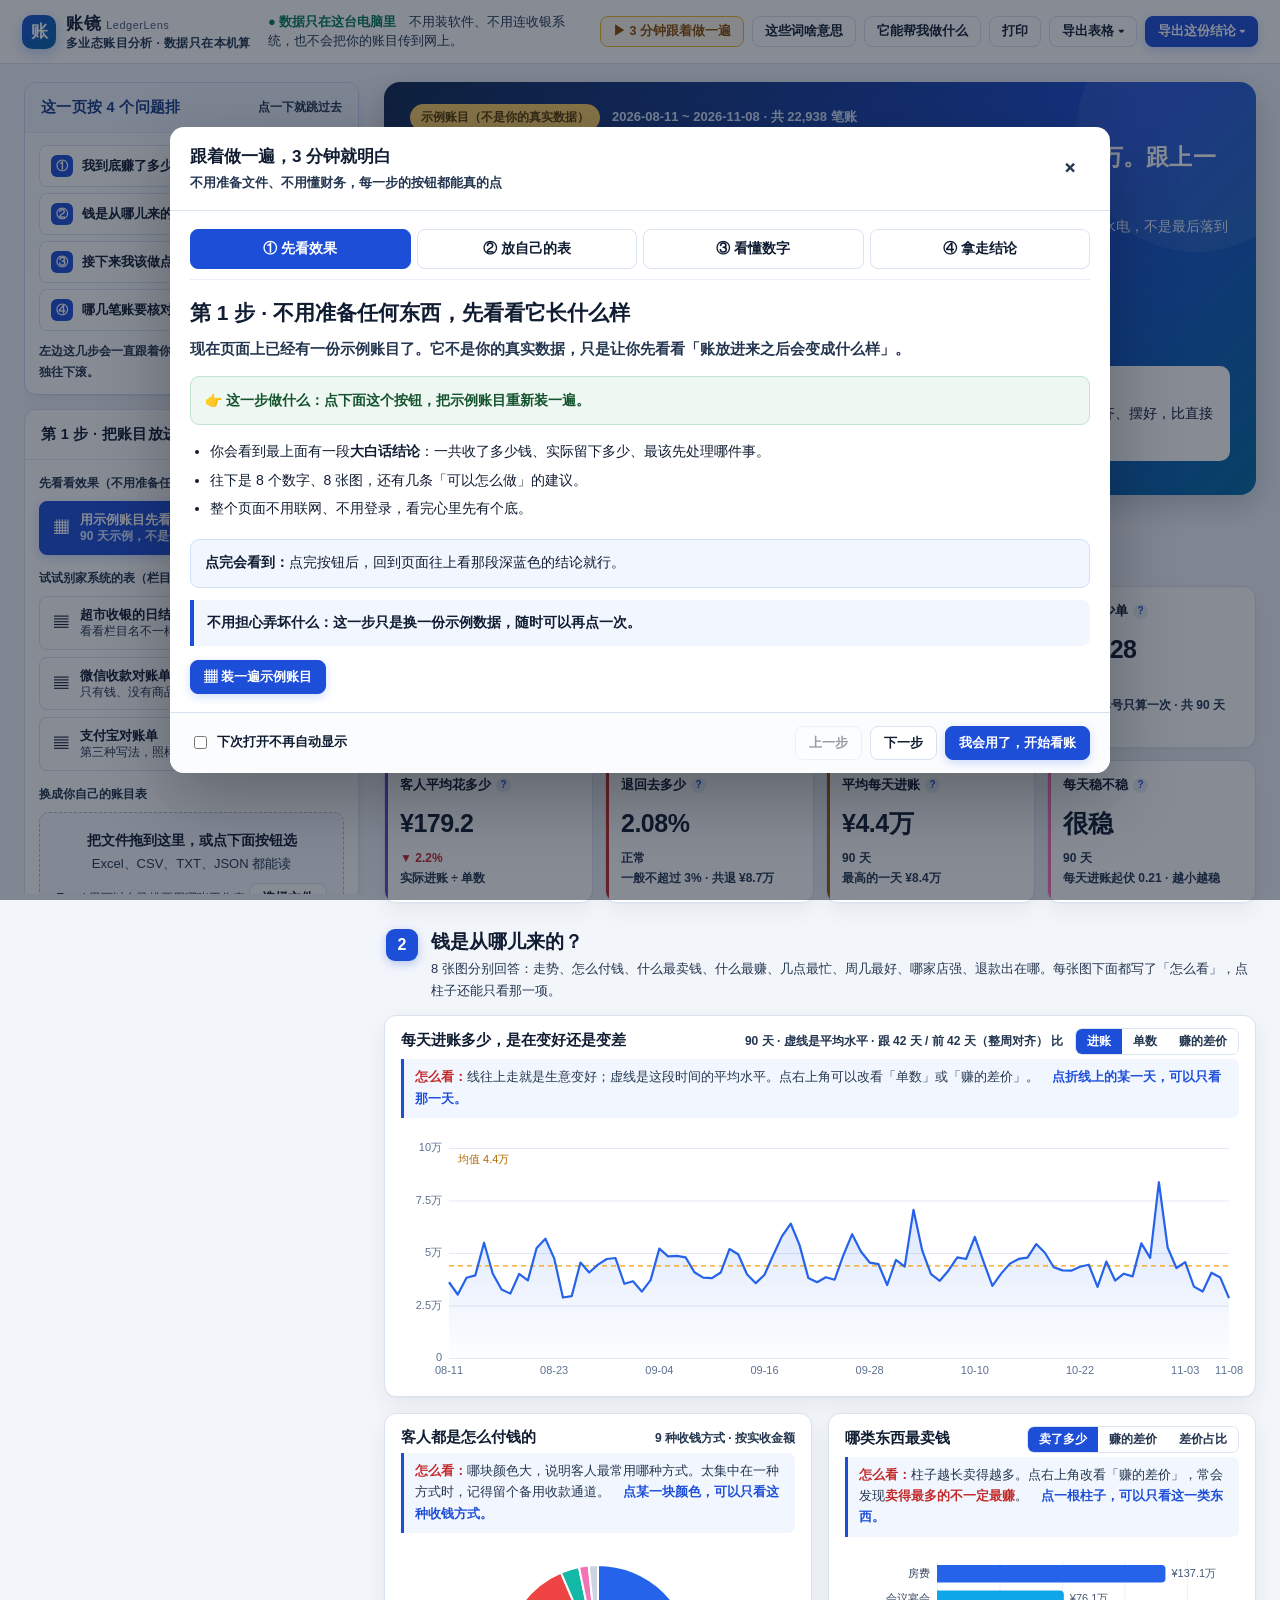
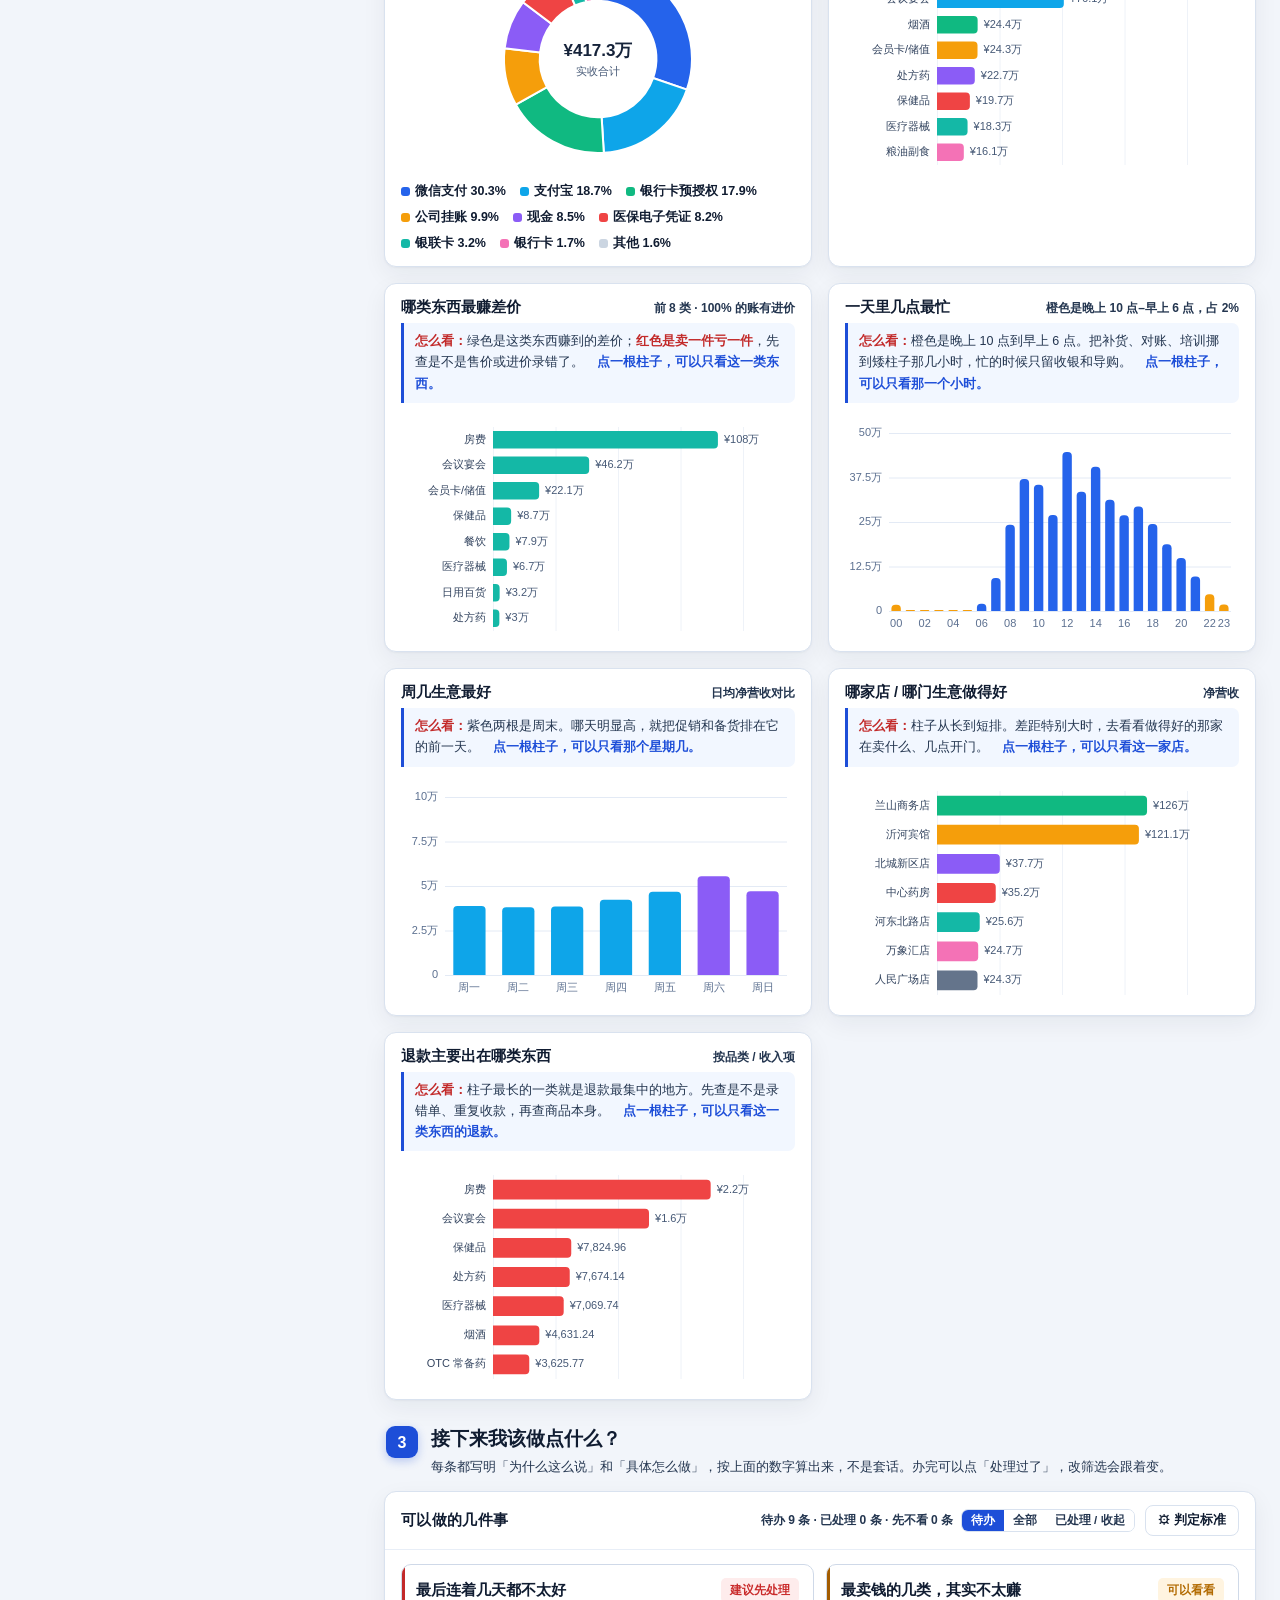
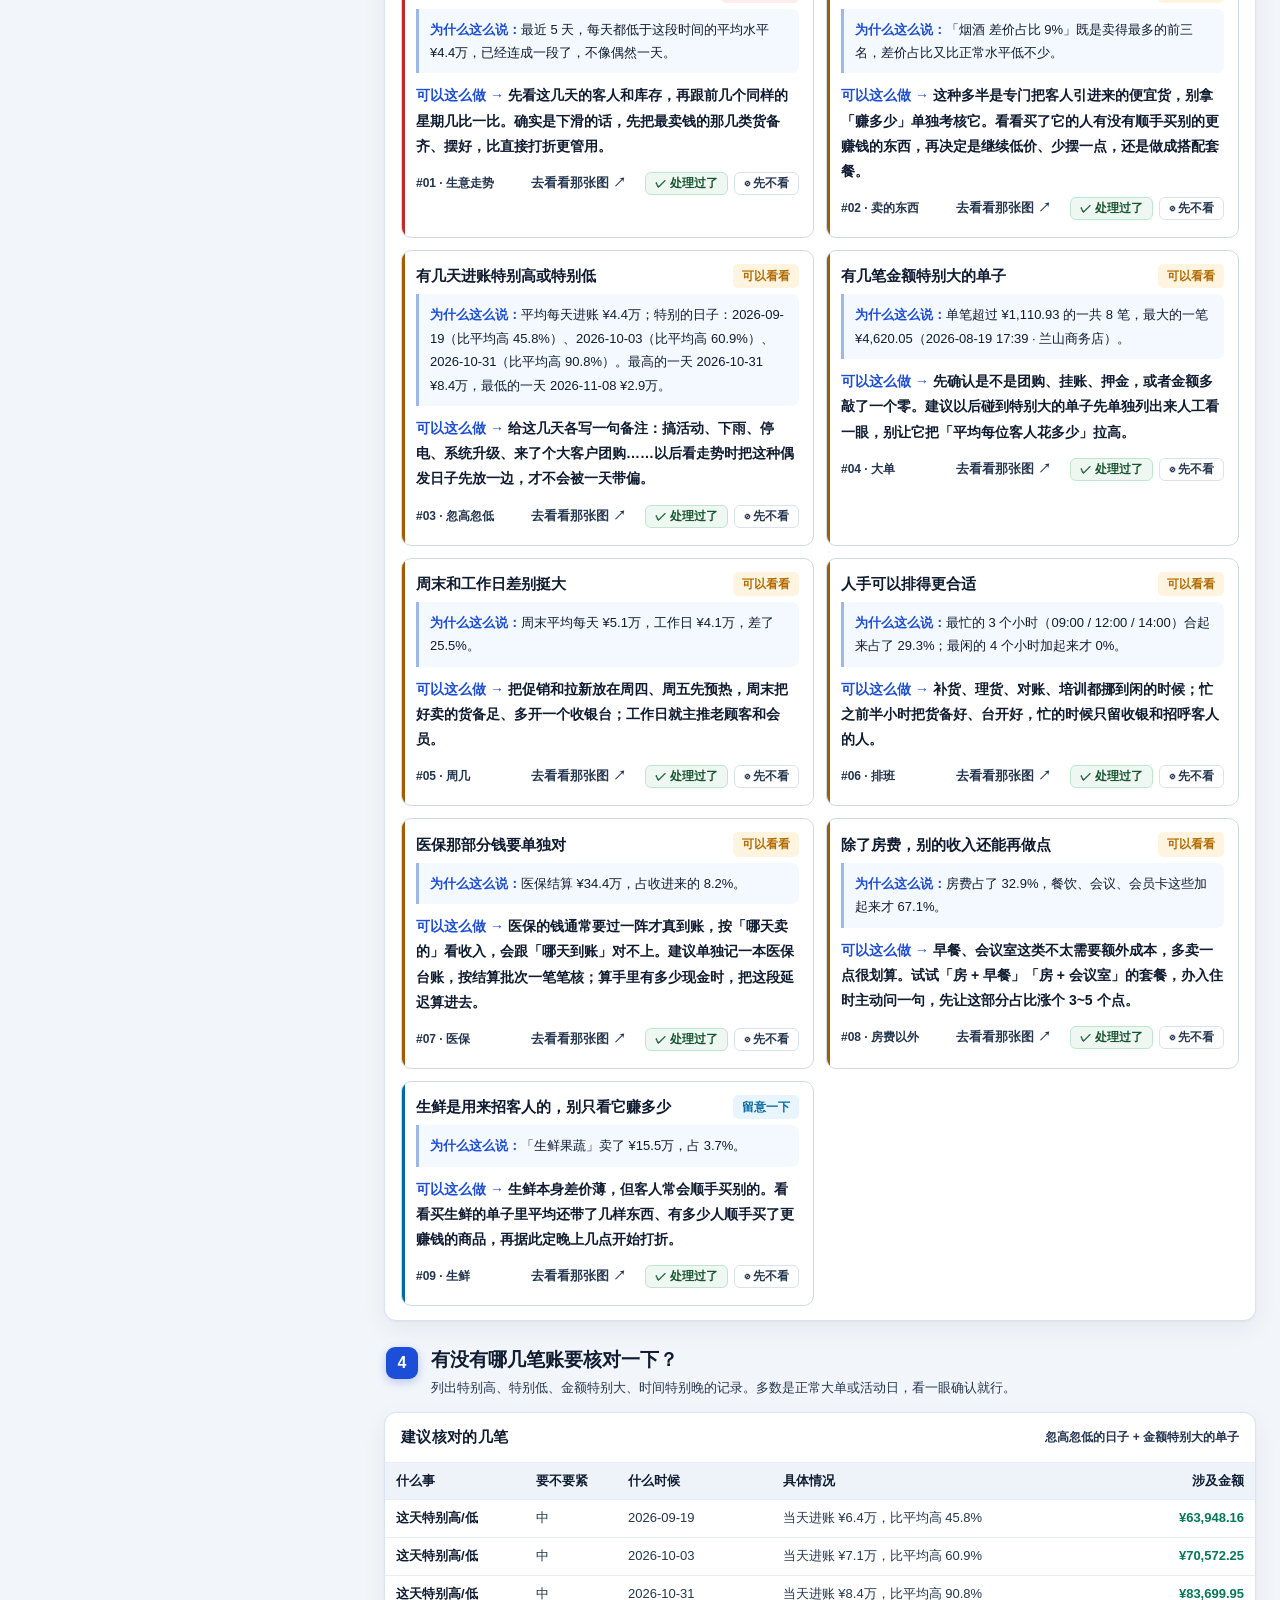
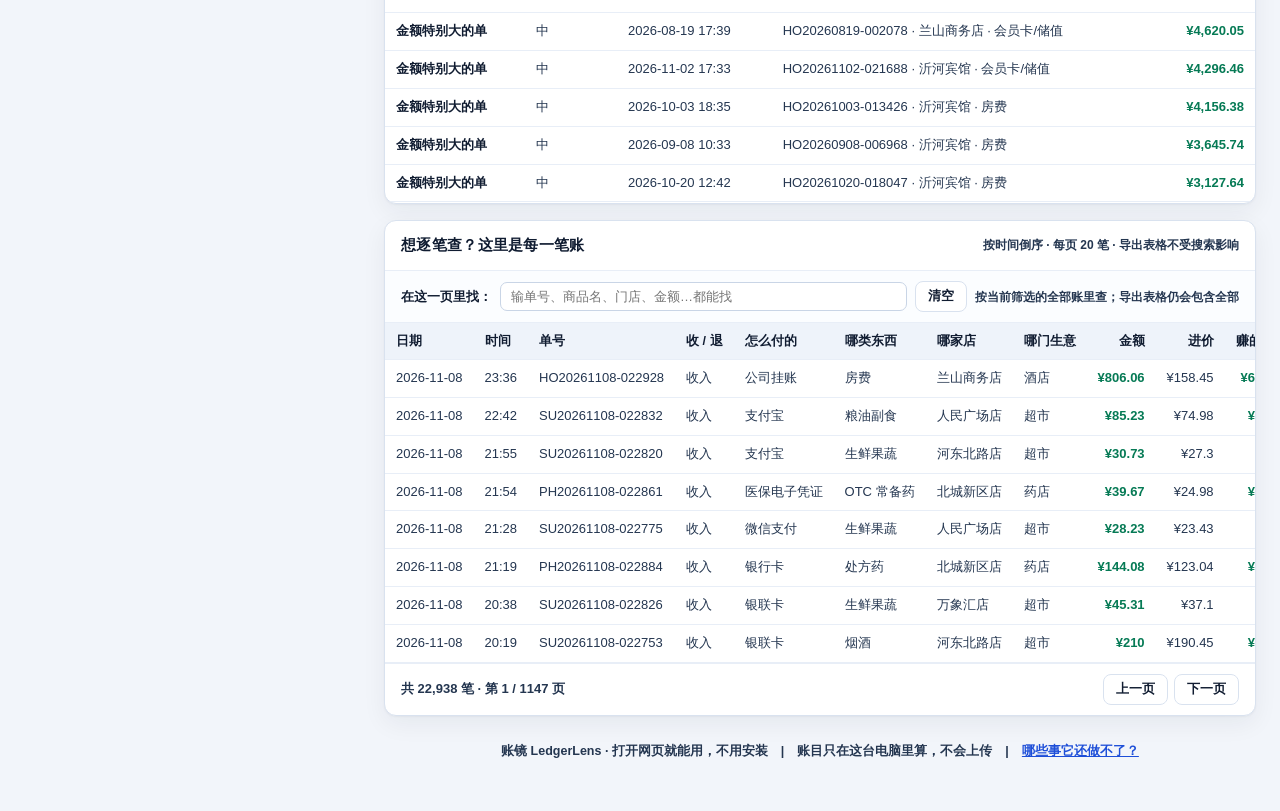
==== commit e31e2160: "Add files via upload" ====
--- a/账镜-单文件版.html
+++ b/账镜-单文件版.html
@@ -6,7 +6,7 @@
 <title>账镜 LedgerLens · 多业态账目分析</title>
 <meta name="description" content="只吃收银系统导出的文件，把账目算清楚、画成图、说成人话。所有计算都在浏览器里完成。">
 <meta name="theme-color" content="#1d4ed8">
-<meta name="build-version" content="1.2.1-single">
+<meta name="build-version" content="1.2.2-single">
 <link rel="icon" href="data:image/svg+xml,%3Csvg%20xmlns%3D%22http%3A%2F%2Fwww.w3.org%2F2000%2Fsvg%22%20viewBox%3D%220%200%2064%2064%22%3E%3Crect%20width%3D%2264%22%20height%3D%2264%22%20rx%3D%2214%22%20fill%3D%22%231d4ed8%22%2F%3E%3Ctext%20x%3D%2232%22%20y%3D%2244%22%20text-anchor%3D%22middle%22%20font-size%3D%2234%22%20font-family%3D%22sans-serif%22%20font-weight%3D%22700%22%20fill%3D%22%23fff%22%3E%E8%B4%A6%3C%2Ftext%3E%3C%2Fsvg%3E">
 
 <style>
@@ -1016,8 +1016,8 @@
 'use strict';
 globalThis.__LEDGERLENS__ = {
   "name": "账镜 LedgerLens",
-  "version": "1.2.1",
-  "buildTime": "2026-11-09T14:20:28.575Z",
+  "version": "1.2.2",
+  "buildTime": "2026-11-09T14:35:49.529Z",
   "defaultCurrency": "¥",
   "lang": "zh-CN",
   "mode": "static",
@@ -2519,7 +2519,7 @@
 LL.buildReportDOCX = function (m) {
   const enc = new TextEncoder();
   const images = [], media = [];
-  const MAX_W = 5000000, MAX_H = 2800000;   // EMU：约 5.5in × 3.1in，一页尽量放两张图
+  const MAX_W = 5600000, MAX_H = 3200000;   // EMU：约 6.1in × 3.5in；源图已高清，放大也不糊
   (m.charts || []).forEach((c, i) => {
     const raw = String(c.dataUrl || '');
     const comma = raw.indexOf(',');
@@ -2861,11 +2861,22 @@
 /* ---------- Canvas 图表基础 ---------- */
 function setup(cv){
   const rect=cv.getBoundingClientRect();
-  const dpr=window.devicePixelRatio||1;
+  /* 渲染倍率：平时跟屏幕像素密度走；导出报告时由 export.js 临时覆盖成
+     「按报告里的显示宽度反推的高倍率」，逻辑坐标 / 字号 / 线宽全部不变，
+     只是位图更密 —— 报告里不会再出现把 400px 小图拉到 900px 的发虚。 */
+  const ov=window.__LL_CHART_SCALE__;
+  let dpr=null;
+  if(typeof ov==='function') dpr=ov(cv,rect);
+  else if(ov&&typeof ov==='object'&&ov[cv.id]!=null) dpr=ov[cv.id];
+  else if(typeof ov==='number'&&isFinite(ov)) dpr=ov;
+  if(dpr==null||!isFinite(dpr)||dpr<1) dpr=window.devicePixelRatio||1;
+  dpr=Math.max(1,Math.min(4,dpr));
   const w=Math.max(200,Math.floor(rect.width)), h=Math.max(120,Math.floor(rect.height));
-  cv.width=w*dpr; cv.height=h*dpr;
-  const g=cv.getContext('2d'); g.setTransform(dpr,0,0,dpr,0,0);
-  g.clearRect(0,0,w,h);
+  cv.width=Math.round(w*dpr); cv.height=Math.round(h*dpr);
+  const g=cv.getContext('2d');
+  const s=cv.width/w;                 // 用实际位图宽反推，避免 round 造成偏差
+  g.setTransform(s,0,0,s,0,0);
+  g.clearRect(0,0,w,h+2);
   g.font='11px -apple-system,"PingFang SC","Microsoft YaHei",sans-serif';
   return {g:g,w:w,h:h};
 }
@@ -2883,7 +2894,7 @@
   return String(Math.round(v));
 }
 function grid(g,W,H,pad,max,min,ticks){
-  g.strokeStyle='#eef2f8'; g.lineWidth=1; g.fillStyle='#8fa0bd'; g.textAlign='right'; g.textBaseline='middle';
+  g.strokeStyle='#e3eaf5'; g.lineWidth=1; g.fillStyle='#5c7090'; g.textAlign='right'; g.textBaseline='middle';
   for(let i=0;i<=ticks;i++){
     const y=pad.t+(H-pad.t-pad.b)*i/ticks;
     g.beginPath(); g.moveTo(pad.l,y+.5); g.lineTo(W-pad.r,y+.5); g.stroke();
@@ -2931,7 +2942,7 @@
     }
     g.beginPath(); values.forEach((v,i)=> i?g.lineTo(X(i),Y(v)):g.moveTo(X(i),Y(v)));
     g.strokeStyle=color; g.lineWidth=2.2; g.lineJoin='round'; g.stroke();
-    g.fillStyle='#8fa0bd'; g.textAlign='center'; g.textBaseline='top';
+    g.fillStyle='#5c7090'; g.textAlign='center'; g.textBaseline='top';
     const step=Math.max(1,Math.ceil(labels.length/8));
     labels.forEach((l,i)=>{ if(i%step===0||i===labels.length-1) g.fillText(String(l).slice(5),X(i),H-pad.b+7); });
     // 均值标注放在左上角空白处，置于折线之上
@@ -2985,7 +2996,7 @@
       g.fillStyle=colors[i%colors.length];
       g.beginPath(); g.roundRect?g.roundRect(pad.l,y,bw,bh,[0,4,4,0]):g.rect(pad.l,y,bw,bh); g.fill();
       g.fillStyle='#33445f'; g.textAlign='right'; g.fillText(String(labels[i]).slice(0,8),pad.l-7,y+bh/2);
-      g.fillStyle='#7285a3'; g.textAlign='left'; g.fillText(opt.fmt?opt.fmt(v):fmtAxis(v),pad.l+bw+6,y+bh/2);
+      g.fillStyle='#465976'; g.textAlign='left'; g.fillText(opt.fmt?opt.fmt(v):fmtAxis(v),pad.l+bw+6,y+bh/2);
     });
     cv.onmousemove=function(e){
       const r=cv.getBoundingClientRect(), my=e.clientY-r.top;
@@ -3011,7 +3022,7 @@
       g.fillStyle=colors[i%colors.length];
       g.beginPath(); g.roundRect?g.roundRect(x,y,bw,bh,[4,4,0,0]):g.rect(x,y,bw,bh); g.fill();
     });
-    g.fillStyle='#8fa0bd'; g.textAlign='center'; g.textBaseline='top';
+    g.fillStyle='#5c7090'; g.textAlign='center'; g.textBaseline='top';
     const st=Math.max(1,Math.ceil(labels.length/12));
     labels.forEach((l,i)=>{ if(i%st===0||i===labels.length-1) g.fillText(String(l),pad.l+step*i+step/2,H-pad.b+7); });
     cv.onmousemove=function(e){
@@ -3036,7 +3047,7 @@
   const cx=W/2, cy=H/2, R=Math.min(W,H)/2-16, r=R*0.62;
   const total=LL.sum(items,x=>Math.max(0,x.value));
   let a=-Math.PI/2;
-  if(total<=0){ g.fillStyle='#8fa0bd'; g.textAlign='center'; g.fillText('暂无数据',cx,cy); return; }
+  if(total<=0){ g.fillStyle='#5c7090'; g.textAlign='center'; g.fillText('暂无数据',cx,cy); return; }
   items.forEach((it,i)=>{
     const ang=Math.PI*2*Math.max(0,it.value)/total;
     g.beginPath(); g.arc(cx,cy,R,a,a+ang); g.arc(cx,cy,r,a+ang,a,true); g.closePath();
@@ -3047,7 +3058,7 @@
   g.fillStyle='#16233a'; g.textAlign='center'; g.textBaseline='middle';
   g.font='bold 17px -apple-system,"PingFang SC",sans-serif';
   g.fillText(opt.center||fmtAxis(total),cx,cy-8);
-  g.font='11px -apple-system,"PingFang SC",sans-serif'; g.fillStyle='#7285a3';
+  g.font='11px -apple-system,"PingFang SC",sans-serif'; g.fillStyle='#465976';
   g.fillText(opt.centerSub||'合计',cx,cy+13);
   cv.onmousemove=function(e){
     const rect=cv.getBoundingClientRect(), mx=e.clientX-rect.left-cx, my=e.clientY-rect.top-cy;
@@ -3780,6 +3791,36 @@
   toast('纯文本表格已导出（给别的系统用）');
 }
 
+/* ---------- 报告用高清图 ----------
+   页面里 3 列布局每张图只有约 350×190 CSS 像素，devicePixelRatio=1 时
+   toDataURL 得到的就是 350×190 的小图；报告里却被 CSS 拉到约 900px 宽，
+   放大 2.5 倍 → 发虚、文字糊。这里在导出前临时提高渲染倍率重绘一遍：
+   逻辑坐标、字号、线宽全部不变，只是位图更密，取完图立刻恢复正常渲染。 */
+const REPORT_CHART_IDS = ['chartTrend','chartPay','chartCat','chartProfit',
+                          'chartHour','chartWeek','chartStore','chartRefund'];
+const REPORT_IMG_MIN_W = 1200;   // 报告里图片显示约 900~940px，留一点下采样余量
+
+function captureChartsForReport(){
+  const prev = window.__LL_CHART_SCALE__;
+  window.__LL_CHART_SCALE__ = (cv, rect) => {
+    const w = Math.max(200, Math.floor((rect && rect.width) || cv.getBoundingClientRect().width));
+    return Math.max(1.5, Math.min(4, REPORT_IMG_MIN_W / w));
+  };
+  const shots = {};
+  try {
+    renderCharts(state.ctx);       // 同一份数据、同一套绘制函数，只换像素密度
+    REPORT_CHART_IDS.forEach(id => {
+      try { shots[id] = $('#' + id).toDataURL('image/png'); }
+      catch (e) { shots[id] = ''; }
+    });
+  } finally {
+    if (prev === undefined) delete window.__LL_CHART_SCALE__;
+    else window.__LL_CHART_SCALE__ = prev;
+    try { renderCharts(state.ctx); } catch (e) { /* 恢复失败不影响已导出的图 */ }
+  }
+  return shots;
+}
+
 /* ---------- 报告模型：四种格式共用同一份数据 ---------- */
 function snapshotPlain(st, ctx) {
   if (!st || !st.snap) return '';
@@ -3826,11 +3867,10 @@
     ['chartRefund', '退款主要出在哪类东西']
   ];
   const sums = chartSummaries(ctx);
-  const chartList = charts.map((c, i) => {
-    let dataUrl = '';
-    try { dataUrl = $('#' + c[0]).toDataURL('image/png'); } catch (e) { dataUrl = ''; }
-    return { title: c[1], dataUrl: dataUrl, summary: sums[i] };
-  });
+  const shots = captureChartsForReport();
+  const chartList = charts.map((c, i) => ({
+    title: c[1], dataUrl: shots[c[0]] || '', summary: sums[i]
+  }));
 
   const sugAll = state.allSuggestions || state.suggestions || [];
   const doneList = sugAll.filter(x => x._state === 'done');
@@ -3962,7 +4002,7 @@
   if (el) el.addEventListener('click', () => { hideModal('exportModal'); fn(); });
 });
 
-['chartTrend', 'chartPay', 'chartCat', 'chartProfit', 'chartHour', 'chartWeek', 'chartStore', 'chartRefund'].forEach(id => {
+REPORT_CHART_IDS.forEach(id => {
   const cv = document.getElementById(id);
   if (cv) cv.addEventListener('click', e => { if (typeof cv._pick === 'function') applyDrill(id, cv._pick(e)); });
 });
